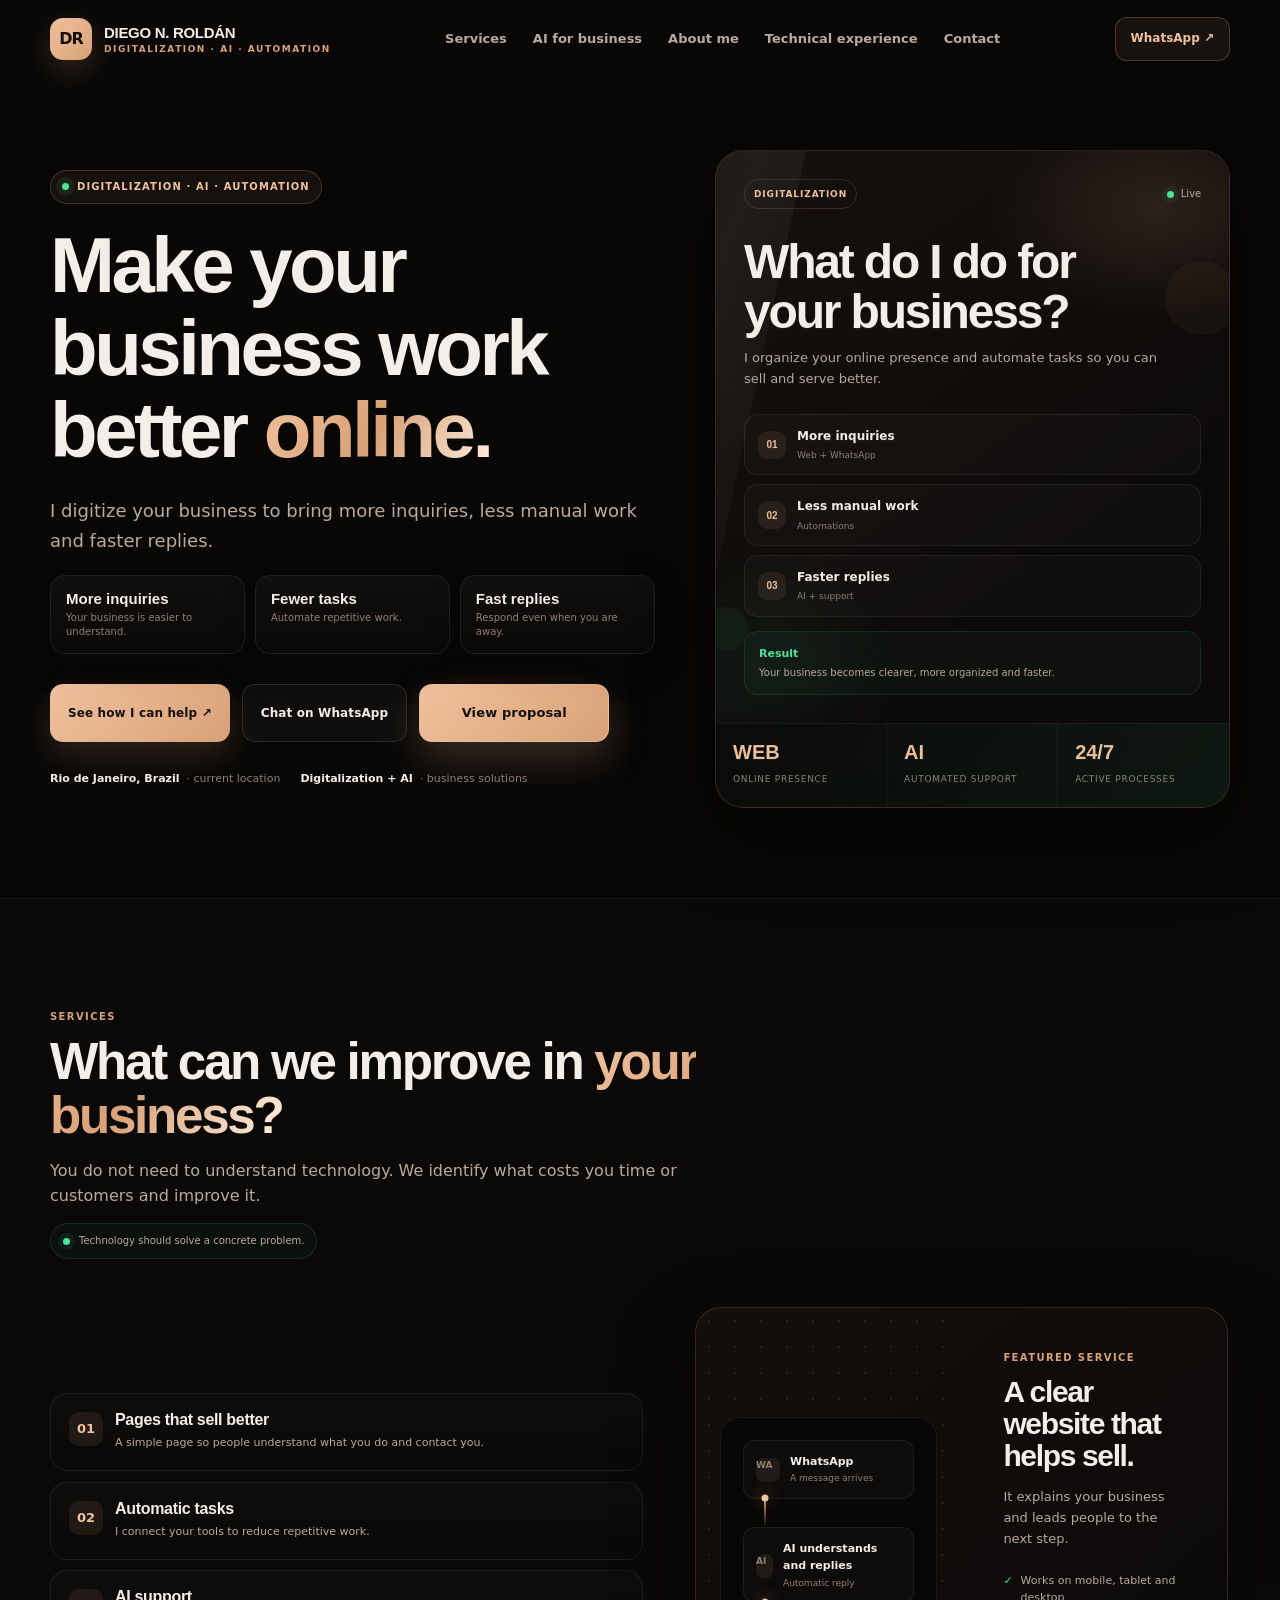
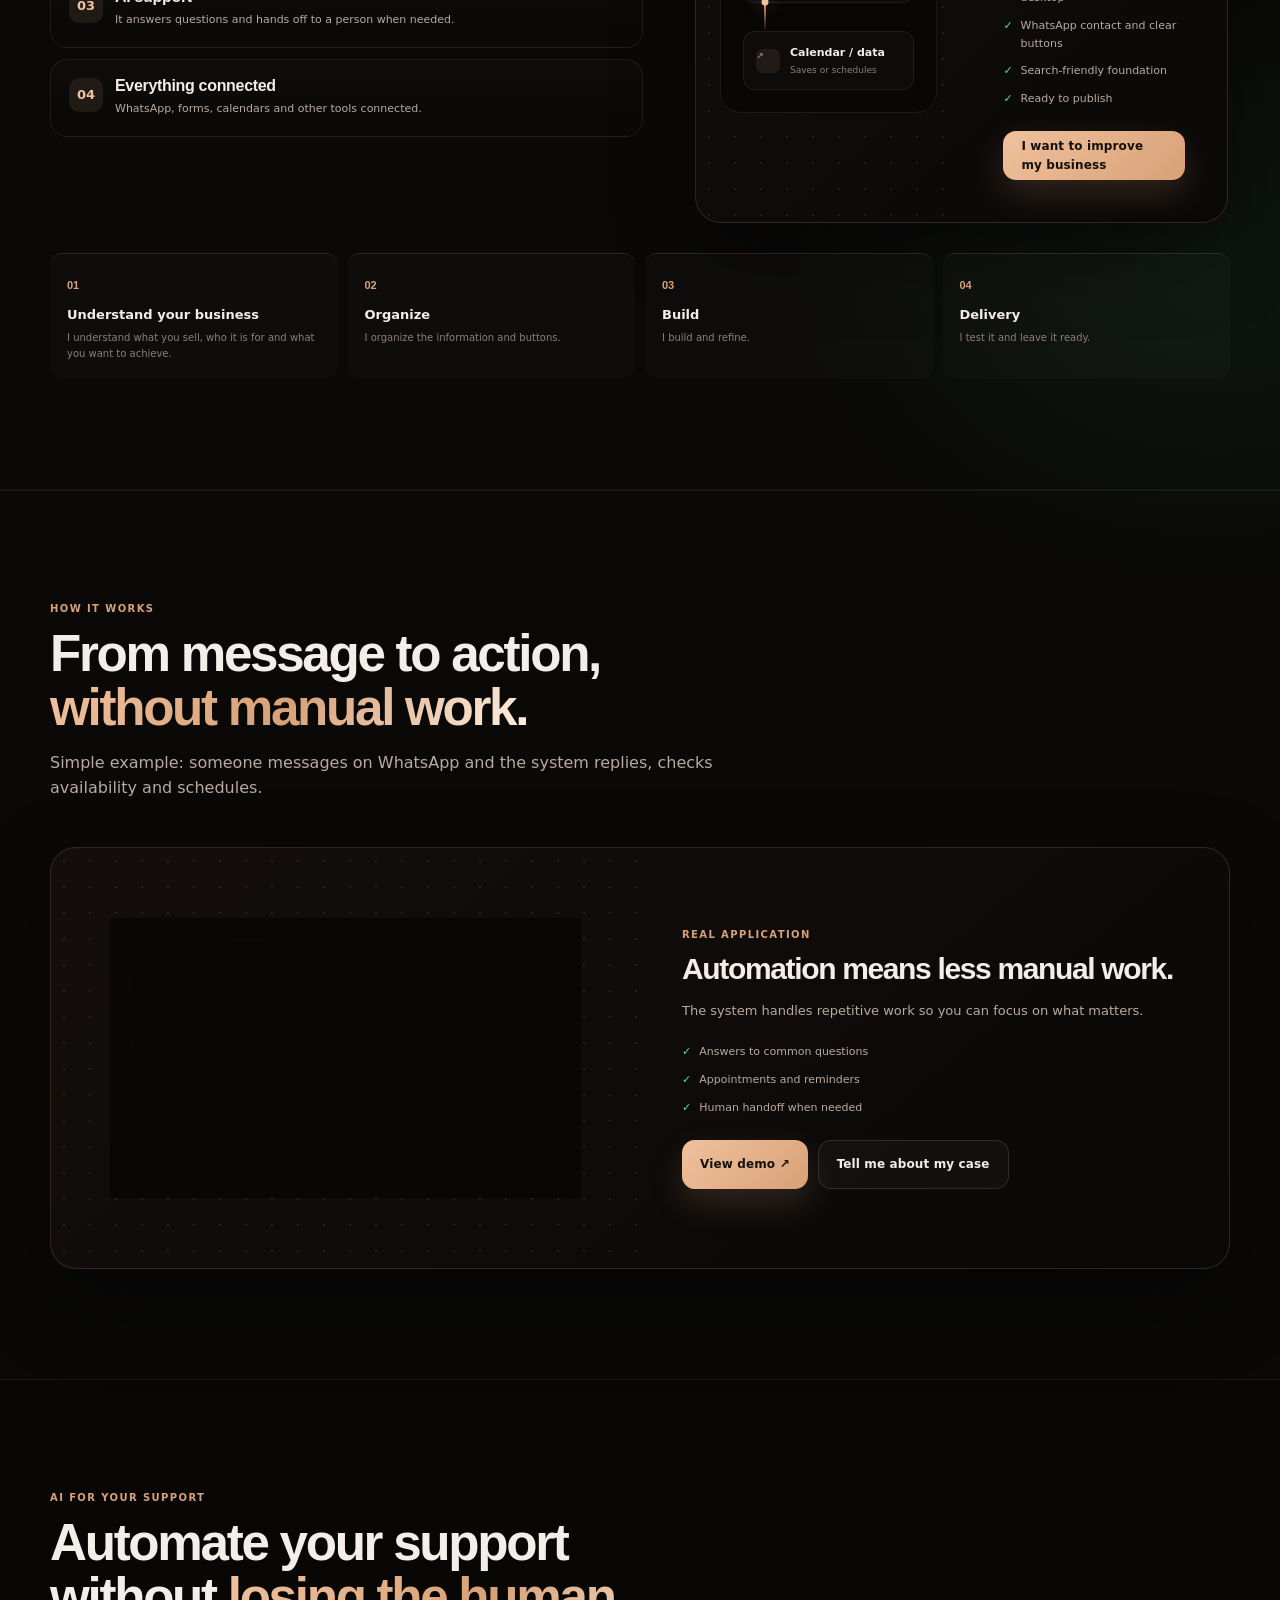
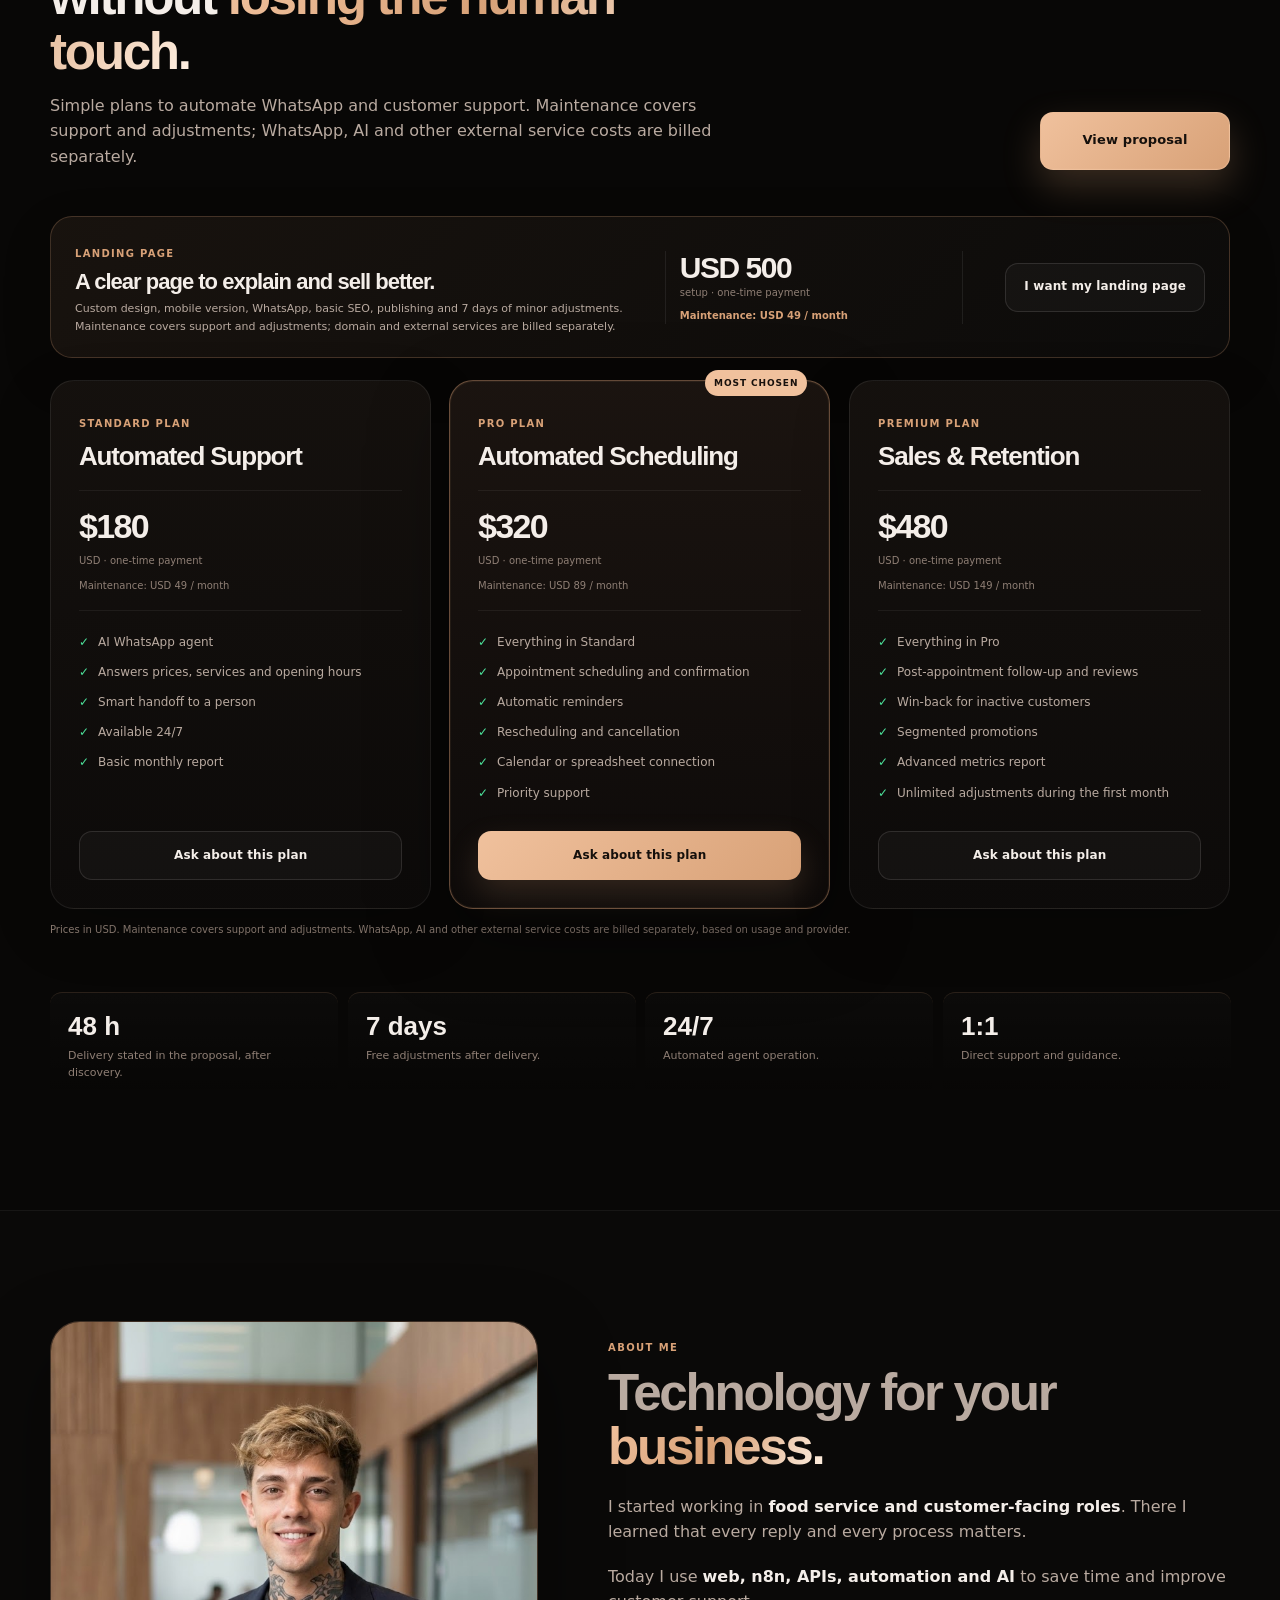
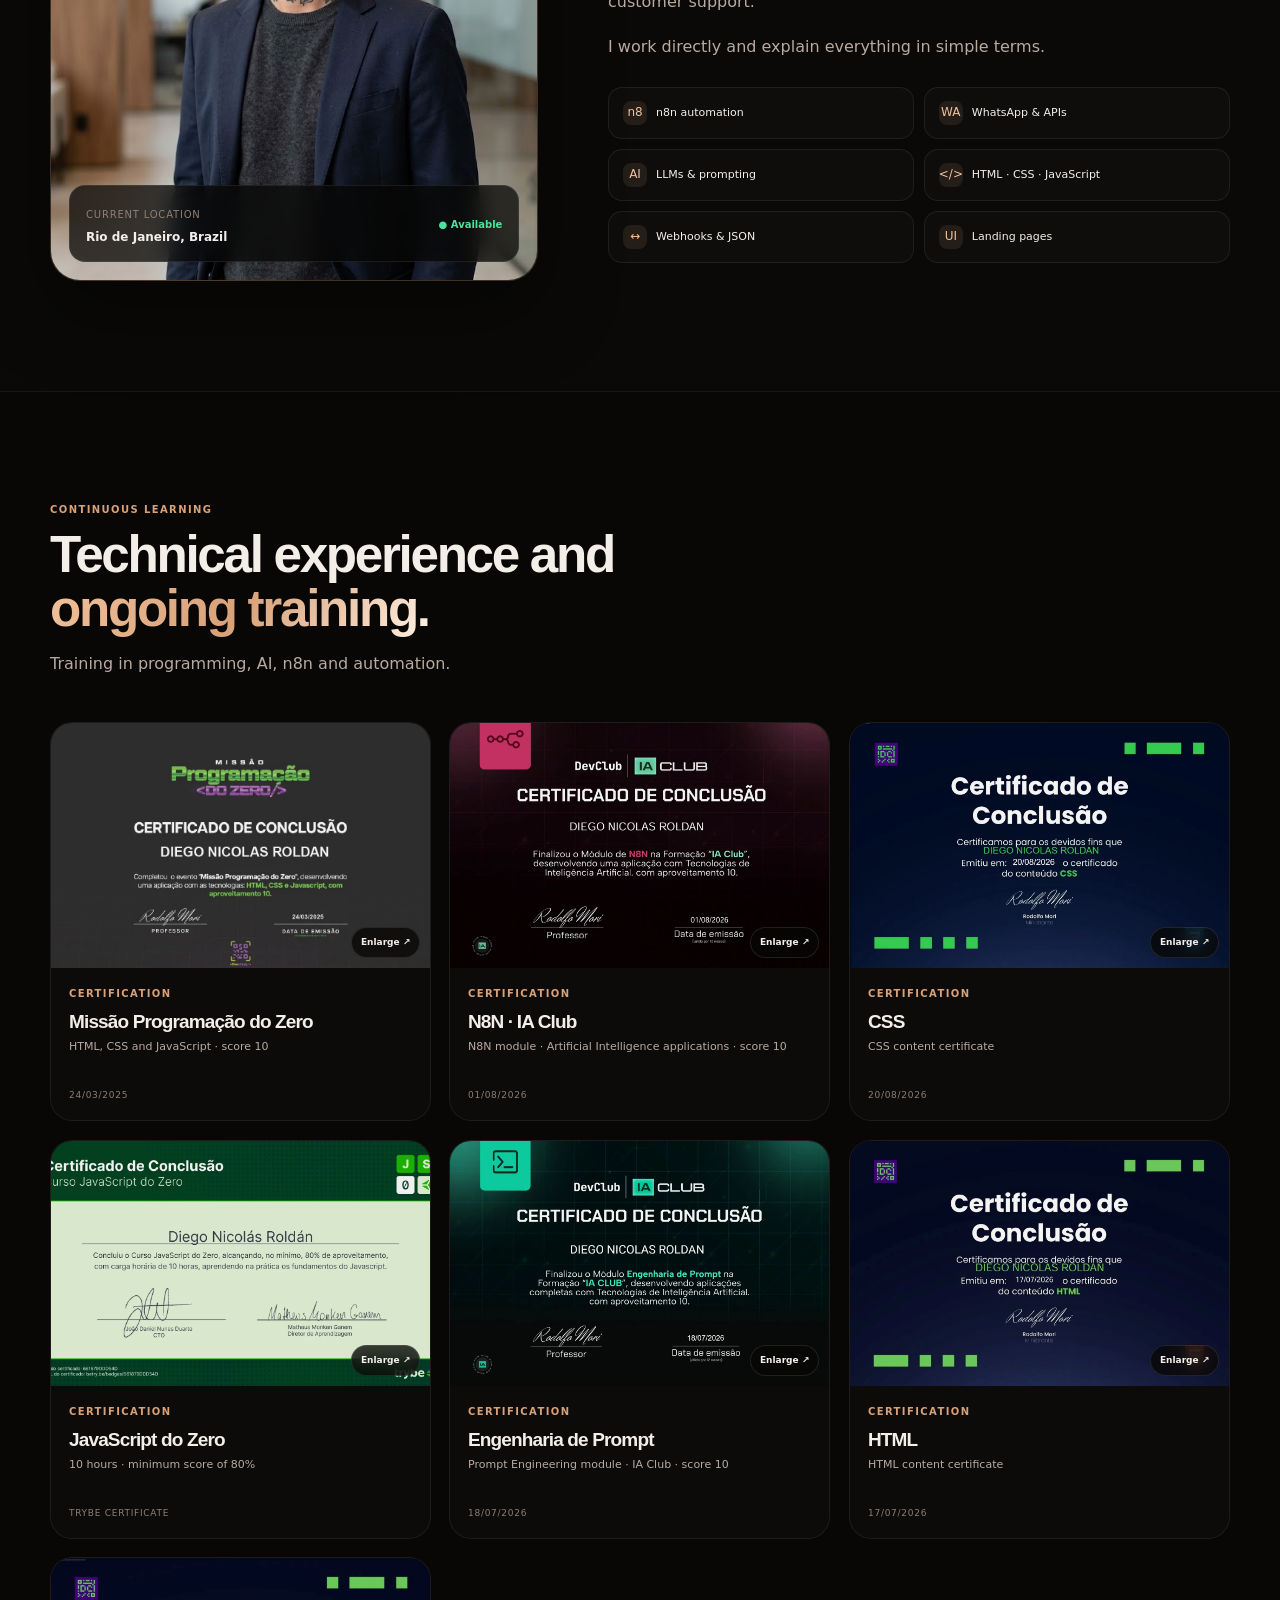
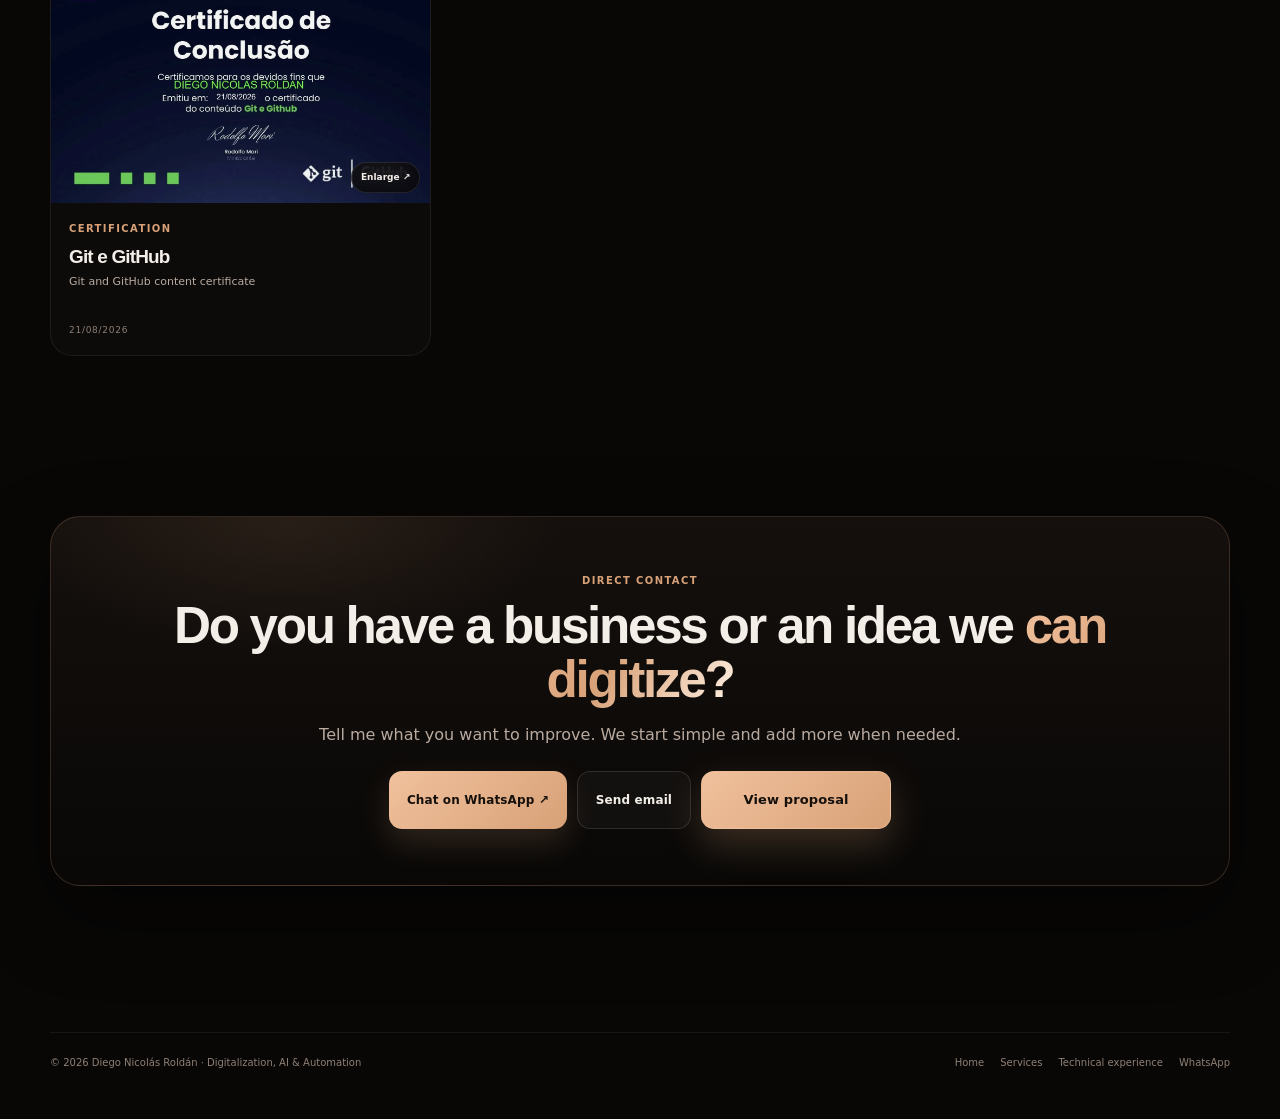
==== index.html @ 6f8f0174 "Corregir traducciones y título; separar imágenes y PDFs en archivos - Título y meta coherentes en ES" ====
<!DOCTYPE html>

<html lang="es">
<head>
<meta charset="utf-8"/>
<meta content="width=device-width, initial-scale=1, viewport-fit=cover" name="viewport"/>
<meta content="#080706" name="theme-color"/>
<meta content="dark" name="color-scheme"/>
<link href="img/favicon.png" rel="icon" type="image/png"/>
<link href="img/apple-touch-icon.png" rel="apple-touch-icon"/>
<meta content="Diego Nicolás Roldán — digitalización, automatización e inteligencia artificial para negocios." name="description"/>
<meta content="Diego Nicolás Roldán | Digitalización, IA &amp; Automatización" property="og:title"/>
<meta content="Digitalización, automatización y agentes IA para ayudar a negocios a vender y atender mejor." property="og:description"/>
<meta content="website" property="og:type"/>
<title>
   Diego Nicolás Roldán | Digitalización, IA &amp; Automatización
  </title>
<style>
   :root{
      --bg:#080706;--panel:#100e0c;--panel2:#15110f;--line:rgba(224,169,126,.16);
      --text:#f4eee9;--muted:#b9aaa0;--muted2:#8f7f75;--copper:#d8a177;--copper2:#f0c19d;
      --green:#4de39b;--max:1180px;--shadow:0 30px 80px rgba(0,0,0,.42);
    }
    *{box-sizing:border-box}
    html{scroll-behavior:smooth}
    body{margin:0;background:
      radial-gradient(900px 500px at 8% -10%,rgba(216,161,119,.14),transparent 60%),
      radial-gradient(700px 500px at 95% 25%,rgba(75,227,155,.06),transparent 62%),
      var(--bg);color:var(--text);font-family:'Segoe UI',Inter,system-ui,sans-serif;line-height:1.6;overflow-x:hidden}
    body.menu-open{overflow:hidden}
    a{color:inherit;text-decoration:none}
    button{font:inherit}
    img{display:block;max-width:100%}
    .container{width:min(var(--max),calc(100% - 40px));margin:0 auto}
    .skip{position:fixed;left:16px;top:-80px;z-index:1000;background:var(--text);color:#111;padding:10px 14px;border-radius:10px;transition:.2s}
    .skip:focus{top:16px}
    .site-header{position:fixed;inset:0 0 auto;z-index:100;transition:.3s;border-bottom:1px solid transparent}
    .site-header.scrolled{background:rgba(8,7,6,.86);backdrop-filter:blur(18px);border-color:var(--line);box-shadow:0 16px 50px rgba(0,0,0,.25)}
    .nav{height:78px;display:flex;align-items:center;justify-content:space-between;gap:18px}
    .brand{display:flex;align-items:center;gap:12px;min-width:0}
    .brand-mark{width:42px;height:42px;display:grid;place-items:center;border-radius:13px;background:linear-gradient(135deg,var(--copper2),var(--copper));color:#15100c;font-weight:800;letter-spacing:-.06em;box-shadow:0 10px 30px rgba(216,161,119,.22)}
    .brand-text{display:grid;line-height:1.08}
    .brand-text strong{font:700 15px 'Arial',sans-serif;letter-spacing:-.02em}
    .brand-text span{margin-top:4px;color:var(--copper);font-size:9px;font-weight:700;letter-spacing:.17em;text-transform:uppercase}
    .nav-links{display:flex;align-items:center;gap:26px}
    .nav-links a{color:var(--muted);font-size:13px;font-weight:600;transition:.2s}
    .nav-links a:hover,.nav-links a:focus-visible{color:var(--text)}
    .nav-cta{display:inline-flex;align-items:center;gap:8px;padding:11px 15px;border-radius:12px;border:1px solid rgba(216,161,119,.28);background:rgba(216,161,119,.08);color:var(--copper2);font-size:12px;font-weight:800}
    .nav-cta:hover{background:var(--copper);color:#17110d}
    .menu-toggle{display:none;border:0;background:transparent;color:var(--text);padding:8px;cursor:pointer}
    .mobile-nav{display:none}
    .hero{padding:150px 0 90px;position:relative}
    .hero-grid{display:grid;grid-template-columns:1.08fr .92fr;align-items:center;gap:60px}
    .kicker{display:inline-flex;align-items:center;gap:8px;padding:8px 11px;border:1px solid rgba(216,161,119,.23);background:rgba(216,161,119,.07);color:var(--copper2);border-radius:999px;text-transform:uppercase;letter-spacing:.11em;font-size:10px;font-weight:800}
    .kicker .dot{width:7px;height:7px;border-radius:50%;background:var(--green);box-shadow:0 0 0 6px rgba(77,227,155,.08)}
    h1,h2,h3{font-family:'Arial',sans-serif;line-height:1.06;letter-spacing:-.045em;margin:0}
    h1{font-size:clamp(44px,6.2vw,78px);margin-top:20px;max-width:760px}
    .accent{background:linear-gradient(120deg,var(--copper2),var(--copper),#fff0e2);-webkit-background-clip:text;background-clip:text;color:transparent}
    .hero-sub{margin:24px 0 0;max-width:660px;color:var(--muted);font-size:18px;line-height:1.65}
    .hero-actions{display:flex;flex-wrap:wrap;gap:12px;margin-top:30px}
    .btn{display:inline-flex;align-items:center;justify-content:center;gap:9px;min-height:49px;padding:0 18px;border-radius:13px;font-weight:800;font-size:12px;letter-spacing:.01em;transition:transform .2s,box-shadow .2s,background .2s,border-color .2s}
    .btn:hover{transform:translateY(-2px)}
    .btn-primary{background:linear-gradient(135deg,var(--copper2),var(--copper));color:#15100c;box-shadow:0 14px 32px rgba(216,161,119,.18)}
    .btn-secondary{border:1px solid rgba(244,238,233,.12);background:rgba(255,255,255,.03);color:var(--text)}
    .btn-secondary:hover{border-color:rgba(216,161,119,.28)}
    .js-open-proposal{
      min-height:58px!important;
      min-width:190px;
      padding:0 24px!important;
      border:1px solid rgba(240,193,157,.58)!important;
      background:linear-gradient(135deg,var(--copper2),var(--copper))!important;
      color:#15100c!important;
      box-shadow:0 16px 38px rgba(216,161,119,.24),0 0 0 1px rgba(240,193,157,.08) inset!important;
      font-size:13px!important;
      font-weight:900!important;
    }
    .js-open-proposal:hover{
      border-color:rgba(255,255,255,.72)!important;
      box-shadow:0 20px 48px rgba(216,161,119,.32),0 0 0 1px rgba(255,255,255,.12) inset!important;
    }

    .micro-proof{margin-top:28px;display:flex;flex-wrap:wrap;gap:10px 20px;color:var(--muted2);font-size:11px}
    .micro-proof span{display:inline-flex;align-items:center;gap:7px}
    .micro-proof b{color:var(--text)}
    .hero-card{position:relative;border:1px solid rgba(216,161,119,.2);background:linear-gradient(180deg,rgba(22,17,14,.95),rgba(10,9,8,.92));border-radius:28px;overflow:hidden;box-shadow:var(--shadow)}
    .hero-card::before{content:"";position:absolute;inset:-1px;background:linear-gradient(140deg,rgba(240,193,157,.22),transparent 45%,rgba(77,227,155,.07));pointer-events:none}
    .hero-screen{aspect-ratio:4/3;display:grid;place-items:center;padding:24px;position:relative}
    .screen-ui{width:100%;height:100%;border:1px solid rgba(255,255,255,.08);border-radius:18px;background:radial-gradient(circle at 20% 20%,rgba(216,161,119,.13),transparent 35%),linear-gradient(135deg,#0e0c0b,#1c1410 60%,#0b0908);padding:22px;position:relative;overflow:hidden}
    .screen-ui::after{content:"";position:absolute;width:220px;height:220px;border-radius:50%;right:-80px;bottom:-80px;background:rgba(77,227,155,.08);filter:blur(12px)}
    .screen-top{display:flex;justify-content:space-between;gap:12px;align-items:center}
    .dots{display:flex;gap:6px}.dots i{width:7px;height:7px;border-radius:50%;background:#6e625a}
    .screen-pill{padding:7px 9px;border:1px solid rgba(216,161,119,.2);border-radius:999px;color:var(--copper2);font-size:9px;font-weight:800;text-transform:uppercase;letter-spacing:.1em}
    .screen-title{margin-top:24px;font:600 clamp(28px,3.6vw,44px) 'Arial',sans-serif;max-width:520px}
    .screen-copy{margin-top:12px;color:var(--muted);max-width:460px;font-size:13px}
    .screen-grid{display:grid;grid-template-columns:repeat(3,1fr);gap:10px;margin-top:22px}
    .mini-card{padding:13px;border:1px solid rgba(255,255,255,.07);background:rgba(255,255,255,.02);border-radius:13px}
    .mini-card strong{display:block;font-size:17px;font-family:'Arial'}.mini-card span{display:block;margin-top:4px;color:var(--muted2);font-size:9px;text-transform:uppercase;letter-spacing:.08em}
    .hero-card-foot{display:grid;grid-template-columns:repeat(3,1fr);border-top:1px solid rgba(255,255,255,.06)}
    .hero-card-foot div{padding:17px;border-right:1px solid rgba(255,255,255,.06)}
    .hero-card-foot div:last-child{border-right:0}
    .hero-card-foot strong{display:block;font:700 20px 'Arial';color:var(--copper2)}
    .hero-card-foot span{font-size:9px;color:var(--muted2);text-transform:uppercase;letter-spacing:.08em}
    .section{padding:110px 0;position:relative}
    .section.alt{border-block:1px solid rgba(255,255,255,.05);background:rgba(255,255,255,.012)}
    .section-head{display:flex;align-items:end;justify-content:space-between;gap:28px;margin-bottom:46px}
    .section-head .copy{max-width:670px}
    .eyebrow{display:block;color:var(--copper);font-size:10px;font-weight:800;text-transform:uppercase;letter-spacing:.14em;margin-bottom:10px}
    .section-title{font-size:clamp(32px,4vw,52px)}
    .section-desc{margin:14px 0 0;color:var(--muted);max-width:670px}
    .proof-strip{display:grid;grid-template-columns:repeat(4,1fr);gap:10px;margin-top:54px}
    .proof-item{padding:18px;border-top:1px solid var(--line);background:linear-gradient(180deg,rgba(255,255,255,.02),transparent);border-radius:12px}
    .proof-item strong{font:700 26px 'Arial'} .proof-item span{display:block;color:var(--muted2);font-size:11px;margin-top:4px}
    .landing-price-panel{display:grid;grid-template-columns:1.15fr .6fr .45fr;gap:18px;align-items:center;margin:0 0 22px;padding:22px 24px;border:1px solid rgba(216,161,119,.24);border-radius:22px;background:linear-gradient(135deg,rgba(216,161,119,.08),rgba(255,255,255,.018));box-shadow:0 18px 50px rgba(0,0,0,.16)}
    .landing-price-copy h3{font-size:22px;margin-top:5px}
    .landing-price-copy p{margin:7px 0 0;color:var(--muted);font-size:11px;max-width:560px}
    .landing-price-value{padding:0 14px;border-inline:1px solid rgba(255,255,255,.07)}
    .landing-price-value strong{display:block;font:700 30px 'Arial';letter-spacing:-.05em;color:var(--text)}
    .landing-price-value span{display:block;color:var(--muted2);font-size:10px}
    .landing-price-value b{display:block;margin-top:7px;color:var(--copper);font-size:10px}
    .landing-price-cta{display:flex;justify-content:flex-end}
    .plans{display:grid;grid-template-columns:repeat(3,1fr);gap:18px;align-items:stretch}
    .plan{position:relative;display:flex;flex-direction:column;padding:28px;border:1px solid rgba(255,255,255,.08);background:linear-gradient(180deg,rgba(21,17,14,.98),rgba(13,11,10,.95));border-radius:24px;box-shadow:0 20px 60px rgba(0,0,0,.2);transition:.25s}
    .plan:hover{transform:translateY(-5px);border-color:rgba(216,161,119,.25);box-shadow:0 24px 70px rgba(0,0,0,.32)}
    .plan.featured{border-color:rgba(216,161,119,.42);background:linear-gradient(180deg,rgba(27,20,16,.99),rgba(14,11,10,.96));box-shadow:0 30px 80px rgba(0,0,0,.35),0 0 0 1px rgba(216,161,119,.08) inset}
    .plan-badge{position:absolute;top:-11px;right:22px;padding:6px 9px;border-radius:999px;background:var(--copper2);color:#17100c;font-size:9px;font-weight:900;text-transform:uppercase;letter-spacing:.1em}
    .plan-label{color:var(--copper);font-size:10px;text-transform:uppercase;letter-spacing:.13em;font-weight:800}
    .plan h3{font-size:26px;margin-top:8px}
    .price{margin-top:20px;padding:16px 0;border-block:1px solid rgba(255,255,255,.06)}
    .price strong{font:700 34px 'Arial';display:block;letter-spacing:-.05em} .price span{color:var(--muted2);font-size:10px} .maintenance{display:block;color:var(--copper);font-size:10px;margin-top:6px}
    .plan ul{list-style:none;padding:0;margin:22px 0 28px;display:grid;gap:11px;color:var(--muted);font-size:12px}
    .plan li{display:flex;gap:9px;align-items:flex-start} .check{color:var(--green);font-weight:900;flex:0 0 auto}
    .plan .btn{margin-top:auto;width:100%}
    .note{margin-top:14px;color:var(--muted2);font-size:10px}
    .about-grid{display:grid;grid-template-columns:.88fr 1.12fr;gap:70px;align-items:center}
    .portrait{position:relative;min-height:560px;border-radius:30px;overflow:hidden;background:
      radial-gradient(circle at 30% 20%,rgba(216,161,119,.28),transparent 28%),
      radial-gradient(circle at 80% 75%,rgba(77,227,155,.08),transparent 28%),
      linear-gradient(140deg,#1b1511,#0b0908);border:1px solid rgba(216,161,119,.22);box-shadow:var(--shadow)}
    .portrait::before{content:"";position:absolute;inset:18px;border:1px solid rgba(216,161,119,.16);border-radius:22px}
    .portrait-core{position:absolute;inset:0;display:flex;flex-direction:column;align-items:center;justify-content:center;text-align:center;padding:38px}
    .monogram{width:110px;height:110px;border-radius:30px;display:grid;place-items:center;background:linear-gradient(145deg,var(--copper2),var(--copper));color:#17100c;font:700 38px 'Arial';box-shadow:0 20px 50px rgba(216,161,119,.18)}
    .portrait-core h3{margin-top:24px;font-size:31px} .portrait-core p{margin:12px 0 0;color:var(--muted);max-width:390px;font-size:13px}
    .portrait-tag{margin-top:20px;padding:8px 11px;border:1px solid rgba(216,161,119,.2);border-radius:999px;color:var(--copper2);font-size:9px;font-weight:800;text-transform:uppercase;letter-spacing:.12em}
    .location{position:absolute;left:18px;right:18px;bottom:18px;padding:14px 16px;border-radius:16px;background:rgba(8,7,6,.74);backdrop-filter:blur(12px);border:1px solid rgba(255,255,255,.08);display:flex;align-items:center;justify-content:space-between;gap:14px}
    .location span{color:var(--muted2);font-size:10px;text-transform:uppercase;letter-spacing:.08em} .location strong{display:block;margin-top:2px;font-size:12px}
    .about-copy{display:grid;gap:19px;color:var(--muted)}
    .about-copy p{margin:0}
    .about-copy strong{color:var(--text)}
    .skill-grid{display:grid;grid-template-columns:repeat(2,1fr);gap:10px;margin-top:8px}
    .skill{padding:13px 14px;border:1px solid rgba(255,255,255,.07);border-radius:14px;background:rgba(255,255,255,.02);font-size:11px;color:var(--text);display:flex;align-items:center;gap:9px}
    .skill i{width:24px;height:24px;border-radius:8px;display:grid;place-items:center;background:rgba(216,161,119,.11);color:var(--copper2);font-style:normal;font-size:12px}
    .cert-grid{display:grid;grid-template-columns:repeat(3,1fr);gap:18px}
    .cert-card{border:1px solid rgba(255,255,255,.07);background:rgba(255,255,255,.018);border-radius:22px;overflow:hidden;transition:.25s}
    .cert-card:hover{transform:translateY(-4px);border-color:rgba(216,161,119,.22)}
    .cert-image-wrap{display:block;position:relative;width:100%;padding:0;border:0;background:#0b0908;cursor:zoom-in;overflow:hidden}
    .cert-image-wrap img{width:100%;aspect-ratio:1.55/1;object-fit:cover;transition:transform .35s;opacity:.96}
    .cert-image-wrap:hover img{transform:scale(1.025)}
    .cert-zoom{position:absolute;right:10px;bottom:10px;padding:7px 9px;border-radius:999px;background:rgba(8,7,6,.76);backdrop-filter:blur(10px);font-size:9px;font-weight:800;color:var(--text);border:1px solid rgba(255,255,255,.1)}
    .cert-copy{padding:18px} .cert-copy h3{font-size:19px;margin:2px 0 6px} .cert-copy p{margin:0;color:var(--muted);font-size:11px;min-height:38px} .cert-meta{display:block;margin-top:12px;color:var(--muted2);font-size:9px;text-transform:uppercase;letter-spacing:.08em}
    .landing-hero{display:grid;grid-template-columns:1.05fr .95fr;gap:50px;align-items:center}
    .service-stack{display:grid;gap:11px}
    .service{padding:18px;border:1px solid rgba(255,255,255,.07);border-radius:17px;background:linear-gradient(180deg,rgba(255,255,255,.02),transparent);display:grid;grid-template-columns:34px 1fr;gap:12px;align-items:start}
    .service-icon{width:34px;height:34px;border-radius:10px;display:grid;place-items:center;background:rgba(216,161,119,.1);color:var(--copper2);font-size:13px;font-weight:900}
    .service h3{font-size:16px;letter-spacing:-.02em} .service p{margin:5px 0 0;color:var(--muted);font-size:11px}
    .process{display:grid;grid-template-columns:repeat(4,1fr);gap:10px;margin-top:28px}
    .process-step{padding:17px;border-top:1px solid var(--line);background:rgba(255,255,255,.018);border-radius:12px}
    .process-step span{font:700 11px 'Arial';color:var(--copper)} .process-step h4{margin:8px 0 5px;font-size:13px} .process-step p{margin:0;color:var(--muted2);font-size:10px}
    .showcase{display:grid;grid-template-columns:1fr 1fr;border:1px solid rgba(216,161,119,.18);border-radius:26px;overflow:hidden;background:linear-gradient(140deg,rgba(20,15,13,.95),rgba(10,9,8,.98));box-shadow:var(--shadow)}
    .flow-visual{min-height:420px;padding:24px;display:grid;place-items:center;background-image:radial-gradient(circle,rgba(216,161,119,.12) 1px,transparent 1px);background-size:26px 26px;position:relative}
    .flow-panel{width:100%;max-width:470px;padding:22px;border:1px solid rgba(255,255,255,.07);border-radius:20px;background:rgba(8,7,6,.79);backdrop-filter:blur(12px)}
    .node{display:flex;align-items:center;gap:10px;padding:12px;border:1px solid rgba(255,255,255,.07);border-radius:12px;background:rgba(255,255,255,.025)}
    .node + .connector{height:28px;width:2px;background:linear-gradient(var(--copper),rgba(216,161,119,0));margin-left:21px}
    .node-bullet{width:24px;height:24px;border-radius:7px;display:grid;place-items:center;background:rgba(216,161,119,.1);color:var(--copper2);font-size:11px;font-weight:800}
    .node strong{display:block;font-size:11px} .node span{display:block;color:var(--muted2);font-size:9px;margin-top:1px}
    .showcase-copy{padding:42px;display:flex;flex-direction:column;justify-content:center} .showcase-copy h3{font-size:30px} .showcase-copy p{color:var(--muted);font-size:13px;margin:16px 0 0} .check-list{display:grid;gap:10px;margin-top:22px;color:var(--muted);font-size:11px} .check-list span{display:flex;gap:8px;align-items:flex-start} .check-list b{color:var(--green)}
    .contact{padding-top:50px}
    .contact-box{padding:56px;border:1px solid rgba(216,161,119,.2);border-radius:30px;background:radial-gradient(500px 250px at 20% 0%,rgba(216,161,119,.1),transparent 55%),linear-gradient(180deg,rgba(21,16,13,.98),rgba(9,8,7,.98));text-align:center;box-shadow:var(--shadow)}
    .contact-box p{max-width:650px;margin:14px auto 0;color:var(--muted)}
    .contact-actions{display:flex;justify-content:center;flex-wrap:wrap;gap:10px;margin-top:24px}
    footer{padding:36px 0 48px;color:var(--muted2);font-size:10px}
    .footer-inner{display:flex;justify-content:space-between;gap:20px;align-items:center;border-top:1px solid rgba(255,255,255,.06);padding-top:22px}
    .footer-links{display:flex;flex-wrap:wrap;gap:16px} .footer-links a:hover{color:var(--text)}
    .reveal{opacity:0;transform:translateY(18px);transition:opacity .65s ease,transform .65s ease} .reveal.visible{opacity:1;transform:none}
    .modal{position:fixed;inset:0;z-index:200;display:none;align-items:center;justify-content:center;padding:20px;background:rgba(0,0,0,.78);backdrop-filter:blur(10px)}
    .modal.open{display:flex}
    .modal-card{width:min(980px,100%);max-height:90vh;overflow:auto;border:1px solid rgba(216,161,119,.23);border-radius:24px;background:#0c0a09;box-shadow:0 40px 100px rgba(0,0,0,.6)}
    .modal-top{display:flex;justify-content:space-between;gap:15px;align-items:center;padding:14px 16px;border-bottom:1px solid rgba(255,255,255,.07)}
    .modal-top strong{font:600 15px 'Arial'} .modal-close{border:1px solid rgba(255,255,255,.1);background:rgba(255,255,255,.03);color:var(--text);width:34px;height:34px;border-radius:10px;cursor:pointer}
    .modal-body{padding:14px} .modal-body img{width:100%;max-height:74vh;object-fit:contain;border-radius:14px}
    .toast{position:fixed;right:18px;bottom:18px;z-index:300;max-width:min(360px,calc(100% - 36px));padding:12px 14px;border:1px solid rgba(216,161,119,.2);background:rgba(12,10,9,.9);backdrop-filter:blur(10px);border-radius:12px;color:var(--text);font-size:11px;box-shadow:0 18px 50px rgba(0,0,0,.35);opacity:0;transform:translateY(10px);pointer-events:none;transition:.25s}
    .toast.show{opacity:1;transform:none}
    @media (max-width: 1000px){
      .nav-links,.nav-cta{display:none} .menu-toggle{display:block}
      .mobile-nav{display:none;padding:12px 20px 22px;border-top:1px solid rgba(255,255,255,.06);background:rgba(8,7,6,.96)}
      .mobile-nav.open{display:grid;gap:4px} .mobile-nav a{padding:11px 0;color:var(--muted);font-weight:700;font-size:14px;border-bottom:1px solid rgba(255,255,255,.05)}
      .mobile-nav .btn{margin-top:8px;width:100%}
      .hero-grid,.landing-hero,.about-grid{grid-template-columns:1fr} .hero{padding-top:125px} .hero-card{max-width:720px;width:100%;margin:auto}
      .landing-price-panel{grid-template-columns:1fr;gap:13px}.landing-price-value{padding:13px 0;border-inline:0;border-block:1px solid rgba(255,255,255,.07)}.landing-price-cta{justify-content:stretch}.landing-price-cta .btn{width:100%}
      .portrait{min-height:470px;max-width:600px;width:100%;margin:auto}
      .plans{grid-template-columns:1fr;max-width:720px;margin:auto} .cert-grid{grid-template-columns:repeat(2,1fr)} .showcase{grid-template-columns:1fr} .flow-visual{min-height:330px} .process,.proof-strip{grid-template-columns:repeat(2,1fr)}
      .section-head{display:block}
    }
    @media (max-width: 640px){
      .container{width:min(var(--max),calc(100% - 28px))} .nav{height:70px} .hero{padding-top:104px;padding-bottom:70px} h1{font-size:clamp(40px,12vw,58px)} .hero-sub{font-size:15px}
      .hero-actions,.contact-actions{display:grid;grid-template-columns:1fr} .btn{width:100%} .hero-card-foot{grid-template-columns:1fr} .hero-card-foot div{border-right:0;border-bottom:1px solid rgba(255,255,255,.06)} .hero-card-foot div:last-child{border-bottom:0}
      .proof-strip,.process,.skill-grid,.cert-grid{grid-template-columns:1fr} .section{padding:82px 0} .section-title{font-size:35px} .contact-box{padding:34px 20px} .showcase-copy{padding:28px 22px} .showcase-copy h3{font-size:26px}
      .portrait{min-height:420px} .location{left:12px;right:12px;bottom:12px} .screen-grid{grid-template-columns:1fr} .screen-ui{padding:17px}
      footer .footer-inner{display:grid;text-align:center} .footer-links{justify-content:center}
    }

    /* Scroll motion enhancements */
    .scroll-progress{
      position:fixed;top:0;left:0;width:100%;height:3px;z-index:999;
      transform-origin:left center;transform:scaleX(0);
      background:linear-gradient(90deg,var(--copper2),var(--green));
      box-shadow:0 0 18px rgba(216,161,119,.28);pointer-events:none
    }
    .hero-benefits{
      display:grid;grid-template-columns:repeat(3,1fr);gap:10px;margin-top:20px;max-width:720px
    }
    .benefit{
      position:relative;overflow:hidden;padding:14px 15px;border:1px solid rgba(255,255,255,.08);
      border-radius:15px;background:linear-gradient(180deg,rgba(255,255,255,.035),rgba(255,255,255,.012));
      box-shadow:0 12px 40px rgba(0,0,0,.13)
    }
    .benefit::after{
      content:"";position:absolute;inset:-40% auto auto -20%;width:45%;height:170%;
      background:linear-gradient(110deg,transparent,rgba(240,193,157,.16),transparent);
      transform:translateX(-180%) rotate(12deg);transition:transform .85s ease
    }
    .benefit.visible::after{transform:translateX(420%) rotate(12deg)}
    .benefit strong{display:block;font:700 15px 'Arial';color:var(--text)}
    .benefit span{display:block;margin-top:4px;color:var(--muted2);font-size:10px;line-height:1.4}
    .audience-note{
      display:inline-flex;align-items:center;gap:9px;margin-top:14px;padding:9px 12px;
      border:1px solid rgba(77,227,155,.14);border-radius:999px;background:rgba(77,227,155,.035);
      color:var(--muted);font-size:10px
    }
    .audience-note .dot{width:7px;height:7px;border-radius:50%;background:var(--green);box-shadow:0 0 0 5px rgba(77,227,155,.07)}
    .reveal{
      opacity:0;transform:translate3d(var(--reveal-x,0px),38px,0) scale(.96) rotateX(5deg);
      transform-origin:center bottom;
      transition:opacity .72s cubic-bezier(.22,.8,.22,1),transform .78s cubic-bezier(.22,.8,.22,1);
      transition-delay:var(--reveal-delay,0ms);will-change:transform,opacity
    }
    .reveal.visible{opacity:1;transform:translate3d(0,0,0) scale(1) rotateX(0deg)}
    .reveal-left{--reveal-x:-42px}
    .reveal-right{--reveal-x:42px}
    .hero-card.parallax-card{will-change:transform}
    .hero-card::after{
      content:"";position:absolute;top:-30%;left:-40%;width:42%;height:170%;
      background:linear-gradient(100deg,transparent,rgba(255,255,255,.055),transparent);
      transform:rotate(12deg);pointer-events:none;animation:heroShine 7s ease-in-out infinite
    }
    .node{transition:transform .28s ease,border-color .28s ease,background .28s ease}
    .node:hover{transform:translateX(6px);border-color:rgba(216,161,119,.18);background:rgba(255,255,255,.04)}
    .node + .connector{position:relative}
    .node + .connector::after{
      content:"";position:absolute;left:50%;top:-1px;width:7px;height:7px;border-radius:50%;
      background:var(--copper2);box-shadow:0 0 16px rgba(216,161,119,.55);
      transform:translate(-50%,-50%);animation:flowDot 2.2s linear infinite
    }
    .service{transform-style:preserve-3d}
    .service:hover{transform:translateY(-4px) perspective(700px) rotateX(1deg);border-color:rgba(216,161,119,.17);box-shadow:0 18px 44px rgba(0,0,0,.18)}
    @keyframes flowDot{0%{top:0;opacity:.2}15%{opacity:1}100%{top:100%;opacity:.15}}
    @keyframes heroShine{0%,65%{transform:translateX(-180%) rotate(12deg)}78%,100%{transform:translateX(420%) rotate(12deg)}}
    @media (max-width:640px){
      .hero-benefits{grid-template-columns:1fr}
      .audience-note{border-radius:15px;align-items:flex-start}
    }

    /* Business-first hero card */
    .business-hero-card{isolation:isolate}
    .solution-card{position:relative;min-height:100%;padding:28px;overflow:hidden;background:
      radial-gradient(280px 180px at 86% 10%,rgba(216,161,119,.14),transparent 60%),
      radial-gradient(220px 180px at 8% 90%,rgba(77,227,155,.06),transparent 65%),
      linear-gradient(145deg,#16110e,#0c0a09 72%);}
    .solution-top{display:flex;align-items:center;justify-content:space-between;gap:12px;position:relative;z-index:2}
    .solution-status{font-size:10px;color:var(--muted);display:inline-flex;align-items:center;gap:7px}
    .solution-status-dot{width:7px;height:7px;border-radius:50%;background:var(--green);box-shadow:0 0 0 5px rgba(77,227,155,.06);animation:pulseDot 2.4s ease-in-out infinite}
    .solution-title{margin-top:28px;max-width:420px;font:700 clamp(30px,3.8vw,48px)/1.03 'Arial',sans-serif;letter-spacing:-.045em;position:relative;z-index:2}
    .solution-copy{margin:12px 0 0;max-width:420px;color:var(--muted);font-size:13px;position:relative;z-index:2}
    .solution-steps{display:grid;gap:9px;margin-top:24px;position:relative;z-index:2}
    .solution-step{display:flex;align-items:center;gap:11px;padding:12px 13px;border:1px solid rgba(255,255,255,.07);border-radius:14px;background:rgba(255,255,255,.025);transition:transform .25s ease,border-color .25s ease}
    .solution-step:hover{transform:translateX(7px);border-color:rgba(216,161,119,.2)}
    .solution-num{width:28px;height:28px;display:grid;place-items:center;border-radius:9px;background:rgba(216,161,119,.1);color:var(--copper2);font:800 10px 'Arial';flex:0 0 auto}
    .solution-step strong{display:block;font-size:12px}.solution-step span:last-child{display:block;color:var(--muted2);font-size:9px;margin-top:2px}
    .solution-result{margin-top:14px;padding:13px 14px;border:1px solid rgba(77,227,155,.12);border-radius:14px;background:rgba(77,227,155,.035);position:relative;z-index:2}
    .solution-result strong{display:block;color:var(--green);font-size:11px}.solution-result span{display:block;margin-top:3px;color:var(--muted);font-size:10px}
    .solution-float{position:absolute;border-radius:50%;pointer-events:none;filter:blur(.2px);opacity:.65}
    .solution-float-one{width:74px;height:74px;right:-10px;top:110px;background:rgba(216,161,119,.08);animation:floatOne 6s ease-in-out infinite}
    .solution-float-two{width:44px;height:44px;left:-12px;bottom:72px;background:rgba(77,227,155,.07);animation:floatTwo 7s ease-in-out infinite}
    .plan.reveal,.cert-card.reveal,.showcase.reveal,.contact-box.reveal,.about-copy.reveal,.portrait.reveal{will-change:transform,opacity}
    @keyframes floatOne{0%,100%{transform:translate3d(0,0,0)}50%{transform:translate3d(-10px,18px,0)}}
    @keyframes floatTwo{0%,100%{transform:translate3d(0,0,0)}50%{transform:translate3d(14px,-12px,0)}}
    @keyframes pulseDot{0%,100%{transform:scale(.92);opacity:.55}50%{transform:scale(1.15);opacity:1}}

    @media (prefers-reduced-motion: reduce){html{scroll-behavior:auto} *,*::before,*::after{animation:none!important;transition:none!important} .reveal{opacity:1;transform:none} .scroll-progress{display:none}}
  
/* Simple scroll reveal enhancement */
.reveal{transition-delay:var(--reveal-delay,0ms)}
@media (prefers-reduced-motion: reduce){.reveal{transition-delay:0ms}}
  </style>
</head>
<body><div aria-hidden="true" class="scroll-progress" id="scrollProgress"></div>
<a class="skip" href="#inicio">
   Saltar al contenido
  </a>
<header class="site-header" id="header">
<div class="container nav">
<a aria-label="Volver al inicio" class="brand" href="#inicio">
<span class="brand-mark">
      DR
     </span>
<span class="brand-text">
<strong>
       DIEGO N. ROLDÁN
      </strong>
<span>
       Digitalización · IA · Automatización
      </span>
</span>
</a>
<nav aria-label="Navegación principal" class="nav-links">
<a href="#servicios">
      Servicios
     </a>
<a href="#planes">
      IA para negocios
     </a>
<a href="#sobre-mi">
      Sobre mí
     </a>
<a href="#certificaciones">
      Experiencia técnica
     </a>
<a href="#contacto">
      Contacto
     </a>
</nav>
<a class="nav-cta" href="https://wa.me/5548999733214?text=Hola%20Diego%2C%20quiero%20consultar%20por%20tus%20servicios" rel="noopener noreferrer" target="_blank">
     WhatsApp ↗
    </a>
<button aria-controls="mobileNav" aria-expanded="false" aria-label="Abrir menú" class="menu-toggle" id="menuToggle" type="button">
     ☰
    </button>
</div>
<nav aria-label="Navegación móvil" class="mobile-nav" id="mobileNav">
<div class="container">
<a href="#servicios">
      Servicios
     </a>
<a href="#planes">
      IA para negocios
     </a>
<a href="#sobre-mi">
      Sobre mí
     </a>
<a href="#certificaciones">
      Experiencia técnica
     </a>
<a href="#contacto">
      Contacto
     </a>
<a class="btn btn-primary" href="https://wa.me/5548999733214?text=Hola%20Diego%2C%20quiero%20consultar%20por%20tus%20servicios" rel="noopener noreferrer" target="_blank">
      Hablar por WhatsApp
     </a>
</div>
</nav>
</header>
<main>
<section class="hero" id="inicio">
<div class="container hero-grid">
<div>
<span class="kicker">
<span class="dot">
</span>
       Digitalización · IA · automatización
      </span>
<h1>Hacé que tu negocio funcione mejor <span class="accent">online.</span></h1>
<p class="hero-sub">Digitalizo tu negocio para que tenga más consultas, menos tareas manuales y respuestas más rápidas.</p><div aria-label="Beneficios principales" class="hero-benefits reveal">
<div class="benefit"><strong>+ consultas</strong><span>Tu negocio se explica mejor.</span></div>
<div class="benefit"><strong>− tareas</strong><span>Automatizá lo repetitivo.</span></div>
<div class="benefit"><strong>Respuesta rápida</strong><span>Atendé incluso cuando no estás.</span></div>
</div>
<div class="hero-actions">
<a class="btn btn-primary" href="#servicios">
        Ver cómo puedo ayudarte ↗
       </a>
<a class="btn btn-secondary" href="https://wa.me/5548999733214?text=Hola%20Diego%2C%20vi%20tu%20web%20y%20quiero%20hablar%20sobre%20un%20proyecto" rel="noopener noreferrer" target="_blank">
        Hablar por WhatsApp
       </a>
<a class="btn btn-secondary js-open-proposal" href="docs/propuesta-es.pdf" rel="noopener noreferrer" target="_blank">
        Ver propuesta
       </a>
</div>
<div class="micro-proof">
<span>
<b>
         Rio de Janeiro, Brasil
        </b>
        · ubicación actual
       </span>
<span>
<b>
         Digitalización + IA
        </b>
        · soluciones para negocios
       </span>
</div>
</div>
<div class="hero-card reveal parallax-card business-hero-card">
<div class="solution-card">
<span aria-hidden="true" class="solution-float solution-float-one"></span>
<span aria-hidden="true" class="solution-float solution-float-two"></span>
<div class="solution-top">
<span class="screen-pill">Digitalización</span>
<span class="solution-status"><span class="solution-status-dot"></span> En marcha</span>
</div>
<div class="solution-title">¿Qué hago por tu negocio?</div>
<p class="solution-copy">Ordeno tu presencia online y automatizo tareas para que vendas y atiendas mejor.</p>
<div class="solution-steps">
<div class="solution-step">
<span class="solution-num">01</span>
<div><strong>Más consultas</strong><span>Web + WhatsApp</span></div>
</div>
<div class="solution-step">
<span class="solution-num">02</span>
<div><strong>Menos trabajo manual</strong><span>Automatizaciones</span></div>
</div>
<div class="solution-step">
<span class="solution-num">03</span>
<div><strong>Respuestas rápidas</strong><span>IA + atención</span></div>
</div>
</div>
<div class="solution-result">
<strong>Resultado</strong>
<span>Tu negocio queda más claro, más ordenado y más rápido.</span>
</div>
</div>
<div class="hero-card-foot">
<div><strong>WEB</strong><span>Presencia online</span></div>
<div><strong>IA</strong><span>Atención automática</span></div>
<div><strong>24/7</strong><span>Procesos activos</span></div>
</div>
</div>
</div>
</section>
<section class="section alt" id="servicios">
<div class="container">
<div class="section-head reveal">
<div class="copy">
<span class="eyebrow">
        Servicios
       </span>
<h2 class="section-title">¿Qué podemos mejorar en <span class="accent">tu negocio?</span></h2>
<p class="section-desc">No necesitás saber de tecnología. Detectamos qué te hace perder tiempo o clientes y lo mejoramos.</p><div class="audience-note reveal"><span class="dot"></span>La tecnología tiene que resolver un problema concreto.</div>
</div>
</div>
<div class="landing-hero">
<div class="service-stack">
<div class="service reveal">
<div class="service-icon">
         01
        </div>
<div>
<h3>Páginas que venden mejor</h3>
<p>Una página simple para que entiendan qué hacés y te contacten.</p>
</div>
</div>
<div class="service reveal">
<div class="service-icon">
         02
        </div>
<div>
<h3>Tareas automáticas</h3>
<p>Conecto tus herramientas para evitar trabajo repetitivo.</p>
</div>
</div>
<div class="service reveal">
<div class="service-icon">
         03
        </div>
<div>
<h3>Atención con IA</h3>
<p>Responde consultas y pasa a una persona cuando hace falta.</p>
</div>
</div>
<div class="service reveal">
<div class="service-icon">
         04
        </div>
<div>
<h3>Todo conectado</h3>
<p>WhatsApp, formularios, calendarios y otras herramientas conectadas.</p>
</div>
</div>
</div>
<div class="reveal" style="padding:2px">
<div class="showcase">
<div class="flow-visual">
<div class="flow-panel">
<div class="node">
<span class="node-bullet">WA</span>
<div>
<strong>WhatsApp</strong>
<span>Llega una consulta</span>
</div>
</div>
<div class="connector">
</div>
<div class="node">
<span class="node-bullet">IA</span>
<div>
<strong>IA entiende y responde</strong>
<span>Respuesta automática</span>
</div>
</div>
<div class="connector">
</div>
<div class="node">
<span class="node-bullet">↗</span>
<div>
<strong>Agenda / datos</strong>
<span>Guarda o agenda</span>
</div>
</div>
</div>
</div>
<div class="showcase-copy">
<span class="eyebrow">
          Servicio destacado
         </span>
<h3>Una web clara que ayuda a vender.</h3>
<p>Explica tu negocio y lleva a la persona al siguiente paso.</p>
<div class="check-list">
<span><b>
            ✓
           </b> Se adapta a celular, tablet y computadora</span>
<span><b>
            ✓
           </b> Contacto por WhatsApp y botones claros</span>
<span><b>
            ✓
           </b> Base preparada para buscadores</span>
<span><b>
            ✓
           </b> Lista para publicar</span>
</div>
<a class="btn btn-primary" href="https://wa.me/5548999733214?text=Hola%20Diego%2C%20me%20interesa%20una%20p%C3%A1gina%20como%20la%20de%20tu%20web" rel="noopener noreferrer" style="margin-top:24px" target="_blank">Quiero mejorar mi negocio</a>
</div>
</div>
</div>
</div>
<div class="process reveal">
<div class="process-step">
<span>
        01
       </span>
<h4>
        Entender tu negocio
       </h4>
<p>
        Entiendo qué vendés, a quién y qué querés lograr.
       </p>
</div>
<div class="process-step">
<span>
        02
       </span>
<h4>
        Ordenar
       </h4>
<p>
        Ordeno la información y los botones.
       </p>
</div>
<div class="process-step">
<span>
        03
       </span>
<h4>
        Construcción
       </h4>
<p>
        Construyo y ajusto.
       </p>
</div>
<div class="process-step">
<span>
        04
       </span>
<h4>
        Entrega
       </h4>
<p>
        La pruebo y la dejo lista.
       </p>
</div>
</div>
</div>
</section>
<section class="section alt" id="demostracion">
<div class="container">
<div class="section-head reveal">
<div class="copy">
<span class="eyebrow">
        Así funciona
       </span>
<h2 class="section-title">
        De mensaje a acción,
        <span class="accent">
         sin trabajo manual.
        </span>
</h2>
<p class="section-desc">Ejemplo simple: una persona escribe por WhatsApp y el sistema responde, consulta disponibilidad y agenda.</p>
</div>
</div>
<div class="showcase reveal">
<div class="flow-visual">
<div class="flow-panel">
<div class="node">
<span class="node-bullet">
          WA
         </span>
<div>
<strong>
           WhatsApp Webhook
          </strong>
<span>Llega el mensaje</span>
</div>
</div>
<div class="connector">
</div>
<div class="node">
<span class="node-bullet">
          AI
         </span>
<div>
<strong>
           Agente IA
          </strong>
<span>Entiende y responde</span>
</div>
</div>
<div class="connector">
</div>
<div class="node">
<span class="node-bullet">
          CAL
         </span>
<div>
<strong>
           Agenda / Datos
          </strong>
<span>Agenda y confirma</span>
</div>
</div>
</div>
</div>
<div class="showcase-copy">
<span class="eyebrow">
        Aplicación real
       </span>
<h3>Automatizar es hacer menos cosas a mano.</h3>
<p>El sistema hace lo repetitivo y vos te enfocás en lo importante.</p>
<div class="check-list">
<span>
<b>
          ✓
         </b>
         Respuestas a preguntas frecuentes
        </span>
<span>
<b>
          ✓
         </b>
         Gestión de turnos y recordatorios
        </span>
<span>
<b>
          ✓
         </b>
         Derivación cuando hace falta intervención humana
        </span>
</div>
<div style="display:flex;flex-wrap:wrap;gap:10px;margin-top:24px">
<a class="btn btn-primary" href="https://youtu.be/zg_BgePGeHY" rel="noopener noreferrer" target="_blank">
         Ver demostración ↗
        </a>
<a class="btn btn-secondary" href="https://wa.me/5548999733214?text=Hola%20Diego%2C%20quiero%20automatizar%20parte%20de%20la%20atenci%C3%B3n%20de%20mi%20negocio" rel="noopener noreferrer" target="_blank">
         Contame mi caso
        </a>
</div>
</div>
</div>
</div>
</section>
<section class="section" id="planes">
<div class="container">
<div class="section-head reveal">
<div class="copy">
<span class="eyebrow">
        IA para tu atención
       </span>
<h2 class="section-title">
        Automatizá tu atención sin
        <span class="accent">
         perder el trato humano.
        </span>
</h2>
<p class="section-desc">Planes simples para automatizar WhatsApp y la atención. El mantenimiento cubre soporte y ajustes; los costos de WhatsApp, IA y otros servicios externos se cobran por separado.</p>
</div>
<a class="btn btn-secondary js-open-proposal" href="docs/propuesta-es.pdf" rel="noopener noreferrer" target="_blank">
       Ver propuesta
      </a>
</div>
 <div class="landing-price-panel reveal">
  <div class="landing-price-copy">
   <span class="plan-label">Landing page</span>
   <h3>Una página clara para explicar y vender mejor.</h3>
   <p>Diseño a medida, versión para celular, WhatsApp, SEO básico, publicación y 7 días de ajustes menores. El mantenimiento cubre soporte y ajustes; dominio y servicios externos se cobran aparte.</p>
  </div>
  <div class="landing-price-value">
   <strong>USD 500</strong>
   <span>creación · pago único</span>
   <b>Mantenimiento: USD 49 / mes</b>
  </div>
  <div class="landing-price-cta">
   <a class="btn btn-secondary" href="https://wa.me/5548999733214?text=Hola%20Diego%2C%20me%20interesa%20crear%20una%20landing%20page" rel="noopener noreferrer" target="_blank">Quiero mi landing</a>
  </div>
 </div>
<div class="plans">
<article class="plan reveal">
<div>
<span class="plan-label">
         Plan Standard
        </span>
<h3>
         Atención Automática
        </h3>
<div class="price">
<strong>
          $180
         </strong>
<span>
          USD · pago único
         </span>
<span class="maintenance">
          Mantenimiento: USD 49 / mes
         </span>
</div>
<ul>
<li>
<span class="check">
           ✓
          </span>
          Agente de WhatsApp con IA
         </li>
<li>
<span class="check">
           ✓
          </span>
          Responde precios, servicios y horarios
         </li>
<li>
<span class="check">
           ✓
          </span>
          Derivación inteligente a una persona
         </li>
<li>
<span class="check">
           ✓
          </span>
          Disponible 24/7
         </li>
<li>
<span class="check">
           ✓
          </span>
          Reporte básico mensual
         </li>
</ul>
</div>
<a class="btn btn-secondary plan-wa" data-plan="Plan Standard — Atención Automática" href="#">
        Consultar este plan
       </a>
</article>
<article class="plan featured reveal">
<span class="plan-badge">
        Más elegido
       </span>
<div>
<span class="plan-label">
         Plan Pro
        </span>
<h3>
         Agenda Automatizada
        </h3>
<div class="price">
<strong>
          $320
         </strong>
<span>
          USD · pago único
         </span>
<span class="maintenance">
          Mantenimiento: USD 89 / mes
         </span>
</div>
<ul>
<li>
<span class="check">
           ✓
          </span>
          Todo lo incluido en Standard
         </li>
<li>
<span class="check">
           ✓
          </span>
          Agendamiento y confirmación de turnos
         </li>
<li>
<span class="check">
           ✓
          </span>
          Recordatorios automáticos
         </li>
<li>
<span class="check">
           ✓
          </span>
          Reprogramación y cancelación
         </li>
<li>
<span class="check">
           ✓
          </span>
          Conexión con calendario o planilla
         </li>
<li>
<span class="check">
           ✓
          </span>
          Soporte prioritario
         </li>
</ul>
</div>
<a class="btn btn-primary plan-wa" data-plan="Plan Pro — Agenda Automatizada" href="#">
        Consultar este plan
       </a>
</article>
<article class="plan reveal">
<div>
<span class="plan-label">
         Plan Premium
        </span>
<h3>
         Ventas &amp; Fidelización
        </h3>
<div class="price">
<strong>
          $480
         </strong>
<span>
          USD · pago único
         </span>
<span class="maintenance">
          Mantenimiento: USD 149 / mes
         </span>
</div>
<ul>
<li>
<span class="check">
           ✓
          </span>
          Todo lo incluido en Pro
         </li>
<li>
<span class="check">
           ✓
          </span>
          Seguimiento post-turno y reseñas
         </li>
<li>
<span class="check">
           ✓
          </span>
          Recuperación de clientes inactivos
         </li>
<li>
<span class="check">
           ✓
          </span>
          Promociones segmentadas
         </li>
<li>
<span class="check">
           ✓
          </span>
          Reporte avanzado de métricas
         </li>
<li>
<span class="check">
           ✓
          </span>
          Ajustes ilimitados durante el primer mes
         </li>
</ul>
</div>
<a class="btn btn-secondary plan-wa" data-plan="Plan Premium — Ventas &amp; Fidelización" href="#">
        Consultar este plan
       </a>
</article>
</div>
<div class="note">
      Precios en USD. El mantenimiento cubre soporte y ajustes. Los costos de WhatsApp, IA y otros servicios externos se cobran por separado según uso y proveedor.
     </div>
<div class="proof-strip">
<div class="proof-item reveal">
<strong>
        48 hs
       </strong>
<span>
        Entrega indicada en la propuesta, luego del relevamiento.
       </span>
</div>
<div class="proof-item reveal">
<strong>
        7 días
       </strong>
<span>
        De ajustes sin costo tras la entrega.
       </span>
</div>
<div class="proof-item reveal">
<strong>
        24/7
       </strong>
<span>
        Funcionamiento automatizado del agente.
       </span>
</div>
<div class="proof-item reveal">
<strong>
        1:1
       </strong>
<span>
        Soporte directo y acompañamiento.
       </span>
</div>
</div>
</div>
</section>
<section class="section alt" id="sobre-mi">
<div class="container about-grid">
<div aria-label="Foto de Diego Nicolás Roldán" class="portrait reveal">
<img alt="Diego Nicolás Roldán, especialista en digitalización, automatización e inteligencia artificial" src="img/diego-roldan.jpg" style="position:absolute;inset:0;width:100%;height:100%;object-fit:cover;object-position:center top"/>
<div class="location">
<div>
<span>
         Ubicación actual
        </span>
<strong>
         Rio de Janeiro, Brasil
        </strong>
</div>
<strong style="color:var(--green);font-size:10px">
        ● Disponible
       </strong>
</div>
</div>
<div class="about-copy reveal">
<div>
<span class="eyebrow">
        Sobre mí
       </span>
<h2 class="section-title">
        Tecnología para tu
        <span class="accent">
         negocio.
        </span>
</h2>
</div>
<p>Empecé trabajando en <strong>gastronomía y atención al público</strong>. Ahí aprendí que cada respuesta y cada proceso importan.</p>
<p>Hoy uso <strong>web, n8n, APIs, automatización e IA</strong> para ahorrar tiempo y mejorar la atención.</p>
<p>Trabajo de forma directa y explico todo en simple.</p>
<div class="skill-grid">
<div class="skill">
<i>
         n8
        </i>
        Automatizaciones con n8n
       </div>
<div class="skill">
<i>
         WA
        </i>
        WhatsApp &amp; APIs
       </div>
<div class="skill">
<i>
         AI
        </i>
        LLMs &amp; prompting
       </div>
<div class="skill">
<i>
         &lt;/&gt;
        </i>
        HTML · CSS · JavaScript
       </div>
<div class="skill">
<i>
         ↔
        </i>
        Webhooks &amp; JSON
       </div>
<div class="skill">
<i>
         UI
        </i>
        Landing pages
       </div>
</div>
</div>
</div>
</section>
<section class="section" id="certificaciones">
<div class="container">
<div class="section-head reveal">
<div class="copy">
<span class="eyebrow">
        Formación continua
       </span>
<h2 class="section-title">
        Experiencia técnica y
        <span class="accent">
         formación constante.
        </span>
</h2>
<p class="section-desc">
        Formación en programación, IA, n8n y automatización.
       </p>
</div>
</div>
<div class="cert-grid">
<article class="cert-card reveal">
<button aria-label="Ampliar certificado: Missão Programação do Zero" class="cert-image-wrap" data-cert-src="img/cert-programacao-do-zero.webp" data-cert-subtitle="HTML, CSS y JavaScript · calificación 10" data-cert-title="Missão Programação do Zero" type="button">
<img alt="Certificado Missão Programação do Zero" loading="lazy" src="img/cert-programacao-do-zero.webp"/>
<span class="cert-zoom">
         Ampliar
         <span aria-hidden="true">
          ↗
         </span>
</span>
</button>
<div class="cert-copy">
<span class="eyebrow">
         Certificación
        </span>
<h3>
         Missão Programação do Zero
        </h3>
<p>
         HTML, CSS y JavaScript · calificación 10
        </p>
<span class="cert-meta">
         24/03/2025
        </span>
</div>
</article>
<article class="cert-card reveal">
<button aria-label="Ampliar certificado: N8N · IA Club" class="cert-image-wrap" data-cert-src="img/cert-n8n-ia-club.webp" data-cert-subtitle="Módulo N8N · aplicaciones con Inteligencia Artificial · calificación 10" data-cert-title="N8N · IA Club" type="button">
<img alt="Certificado N8N · IA Club" loading="lazy" src="img/cert-n8n-ia-club.webp"/>
<span class="cert-zoom">
         Ampliar
         <span aria-hidden="true">
          ↗
         </span>
</span>
</button>
<div class="cert-copy">
<span class="eyebrow">
         Certificación
        </span>
<h3>
         N8N · IA Club
        </h3>
<p>
         Módulo N8N · aplicaciones con Inteligencia Artificial · calificación 10
        </p>
<span class="cert-meta">
         01/08/2026
        </span>
</div>
</article>
<article class="cert-card reveal">
<button aria-label="Ampliar certificado: CSS" class="cert-image-wrap" data-cert-src="img/cert-css.webp" data-cert-subtitle="Certificado de contenido CSS" data-cert-title="CSS" type="button">
<img alt="Certificado CSS" loading="lazy" src="img/cert-css.webp"/>
<span class="cert-zoom">
         Ampliar
         <span aria-hidden="true">
          ↗
         </span>
</span>
</button>
<div class="cert-copy">
<span class="eyebrow">
         Certificación
        </span>
<h3>
         CSS
        </h3>
<p>
         Certificado de contenido CSS
        </p>
<span class="cert-meta">
         20/08/2026
        </span>
</div>
</article>
<article class="cert-card reveal">
<button aria-label="Ampliar certificado: JavaScript do Zero" class="cert-image-wrap" data-cert-src="img/cert-javascript-do-zero.webp" data-cert-subtitle="10 horas · mínimo de 80% de aprovechamiento" data-cert-title="JavaScript do Zero" type="button">
<img alt="Certificado JavaScript do Zero" loading="lazy" src="img/cert-javascript-do-zero.webp"/>
<span class="cert-zoom">
         Ampliar
         <span aria-hidden="true">
          ↗
         </span>
</span>
</button>
<div class="cert-copy">
<span class="eyebrow">
         Certificación
        </span>
<h3>
         JavaScript do Zero
        </h3>
<p>
         10 horas · mínimo de 80% de aprovechamiento
        </p>
<span class="cert-meta">
         Certificado Trybe
        </span>
</div>
</article>
<article class="cert-card reveal">
<button aria-label="Ampliar certificado: Engenharia de Prompt" class="cert-image-wrap" data-cert-src="img/cert-engenharia-de-prompt.webp" data-cert-subtitle="Módulo Ingeniería de Prompt · IA Club · calificación 10" data-cert-title="Engenharia de Prompt" type="button">
<img alt="Certificado Engenharia de Prompt" loading="lazy" src="img/cert-engenharia-de-prompt.webp"/>
<span class="cert-zoom">
         Ampliar
         <span aria-hidden="true">
          ↗
         </span>
</span>
</button>
<div class="cert-copy">
<span class="eyebrow">
         Certificación
        </span>
<h3>
         Engenharia de Prompt
        </h3>
<p>
         Módulo Ingeniería de Prompt · IA Club · calificación 10
        </p>
<span class="cert-meta">
         18/07/2026
        </span>
</div>
</article>
<article class="cert-card reveal">
<button aria-label="Ampliar certificado: HTML" class="cert-image-wrap" data-cert-src="img/cert-html.webp" data-cert-subtitle="Certificado de contenido HTML" data-cert-title="HTML" type="button">
<img alt="Certificado HTML" loading="lazy" src="img/cert-html.webp"/>
<span class="cert-zoom">
         Ampliar
         <span aria-hidden="true">
          ↗
         </span>
</span>
</button>
<div class="cert-copy">
<span class="eyebrow">
         Certificación
        </span>
<h3>
         HTML
        </h3>
<p>
         Certificado de contenido HTML
        </p>
<span class="cert-meta">
         17/07/2026
        </span>
</div>
</article>
<article class="cert-card reveal">
<button aria-label="Ampliar certificado: Git e GitHub" class="cert-image-wrap" data-cert-src="img/cert-git-github.webp" data-cert-subtitle="Certificado de contenido Git y GitHub" data-cert-title="Git e GitHub" type="button">
<img alt="Certificado Git e GitHub" loading="lazy" src="img/cert-git-github.webp"/>
<span class="cert-zoom">
         Ampliar
         <span aria-hidden="true">
          ↗
         </span>
</span>
</button>
<div class="cert-copy">
<span class="eyebrow">
         Certificación
        </span>
<h3>
         Git e GitHub
        </h3>
<p>
         Certificado de contenido Git y GitHub
        </p>
<span class="cert-meta">
         21/08/2026
        </span>
</div>
</article>
</div>
</div>
</section>
<section class="section contact" id="contacto">
<div class="container">
<div class="contact-box reveal">
<span class="eyebrow">
       Contacto directo
      </span>
<h2 class="section-title">
       ¿Tenés un negocio o una idea que
       <span class="accent">
        podemos digitalizar?
       </span>
</h2>
<p>Contame qué querés mejorar. Empezamos simple y sumamos más cuando haga falta.</p>
<div class="contact-actions">
<a class="btn btn-primary" href="https://wa.me/5548999733214?text=Hola%20Diego%2C%20quiero%20contarte%20sobre%20mi%20proyecto" rel="noopener noreferrer" target="_blank">
        Hablar por WhatsApp ↗
       </a>
<a class="btn btn-secondary" href="mailto:diegoroldan.work@gmail.com">
        Enviar email
       </a>
<a class="btn btn-secondary js-open-proposal" href="docs/propuesta-es.pdf" rel="noopener noreferrer" target="_blank">
        Ver propuesta
       </a>
</div>
</div>
</div>
</section>
</main>
<footer>
<div class="container footer-inner">
<div>
     ©
     <span id="year">
</span>
     Diego Nicolás Roldán · Digitalización, IA &amp; Automatización
    </div>
<div class="footer-links">
<a href="#inicio">
      Inicio
     </a>
<a href="#servicios">
      Servicios
     </a>
<a href="#certificaciones">
      Experiencia técnica
     </a>
<a href="https://wa.me/5548999733214" rel="noopener noreferrer" target="_blank">
      WhatsApp
     </a>
</div>
</div>
</footer>
<div aria-labelledby="modalTitle" aria-modal="true" class="modal" id="certModal" role="dialog">
<div class="modal-card">
<div class="modal-top">
<strong id="modalTitle">
      Certificado
     </strong>
<button aria-label="Cerrar" class="modal-close" id="modalClose" type="button">
      ×
     </button>
</div>
<div class="modal-body">
<img alt="" id="modalImg" src=""/>
</div>
</div>
</div>
<div aria-live="polite" class="toast" id="toast" role="status">
</div>
<script>
   const WA_NUMBER = '5548999733214';
    const header = document.getElementById('header');
    const menuToggle = document.getElementById('menuToggle');
    const mobileNav = document.getElementById('mobileNav');
    const certModal = document.getElementById('certModal');
    const modalImg = document.getElementById('modalImg');
    const modalTitle = document.getElementById('modalTitle');
    const modalClose = document.getElementById('modalClose');
    const toast = document.getElementById('toast');

    document.getElementById('year').textContent = new Date().getFullYear();

    window.addEventListener('scroll', () => header.classList.toggle('scrolled', window.scrollY > 20), {passive:true});

    menuToggle.addEventListener('click', () => {
      const open = mobileNav.classList.toggle('open');
      document.body.classList.toggle('menu-open', open);
      menuToggle.setAttribute('aria-expanded', String(open));
      menuToggle.textContent = open ? '×' : '☰';
    });
    document.querySelectorAll('.mobile-nav a').forEach(a => a.addEventListener('click', () => {
      mobileNav.classList.remove('open'); document.body.classList.remove('menu-open'); menuToggle.setAttribute('aria-expanded','false'); menuToggle.textContent='☰';
    }));

    // Locale-aware plan actions are wired below.

    document.querySelectorAll('[data-cert-src]').forEach(btn => btn.addEventListener('click', () => {
      modalImg.src = btn.dataset.certSrc;
      modalImg.alt = `Certificado ${btn.dataset.certTitle}`;
      modalTitle.textContent = btn.dataset.certTitle;
      certModal.classList.add('open');
      document.body.classList.add('menu-open');
    }));
    function closeModal(){ certModal.classList.remove('open'); modalImg.src=''; document.body.classList.remove('menu-open'); }
    modalClose.addEventListener('click', closeModal);
    certModal.addEventListener('click', (e) => { if(e.target === certModal) closeModal(); });
    document.addEventListener('keydown', (e) => { if(e.key === 'Escape'){ if(certModal.classList.contains('open')) closeModal(); } });

    let toastTimer;
    function showToast(message){ clearTimeout(toastTimer); toast.textContent=message; toast.classList.add('show'); toastTimer=setTimeout(()=>toast.classList.remove('show'),2600); }

    if('IntersectionObserver' in window){
      const io = new IntersectionObserver((entries) => entries.forEach(entry => { if(entry.isIntersecting){ entry.target.classList.add('visible'); io.unobserve(entry.target); } }), {threshold:.12});
      document.querySelectorAll('.reveal').forEach(el=>io.observe(el));
    } else { document.querySelectorAll('.reveal').forEach(el=>el.classList.add('visible')); }
  

    // Proposal PDFs: Spanish for Argentina / Spanish-speaking countries, Portuguese for Brazil.
    const PROPOSAL_PDF_BY_LANG = {
      es: 'docs/propuesta-es.pdf',
      pt: 'docs/proposta-pt.pdf'
    };
    function setProposalLinks(lang){
      const href = PROPOSAL_PDF_BY_LANG[lang] || PROPOSAL_PDF_BY_LANG.es;
      document.querySelectorAll('.js-open-proposal').forEach(link => { link.href = href; });
    }

    // Scroll effects: stagger, alternating entry, progress bar and subtle parallax.
    document.querySelectorAll('.service.reveal').forEach((el, index) => {
      el.classList.add(index % 2 ? 'reveal-right' : 'reveal-left');
    });
    document.querySelectorAll('.plan.reveal, .cert-card.reveal').forEach((el, index) => {
      el.classList.add(index % 2 ? 'reveal-right' : 'reveal-left');
    });
    document.querySelectorAll('.showcase.reveal, .contact-box.reveal, .about-copy.reveal, .portrait.reveal').forEach((el, index) => {
      el.classList.add(index % 2 ? 'reveal-left' : 'reveal-right');
    });
    document.querySelectorAll('.process-step.reveal, .proof-item.reveal, .benefit.reveal').forEach((el, index) => {
      el.style.setProperty('--reveal-delay', `${Math.min(index * 85, 340)}ms`);
    });
    document.querySelectorAll('.reveal').forEach((el, index) => {
      if(!el.style.getPropertyValue('--reveal-delay')){
        el.style.setProperty('--reveal-delay', `${Math.min((index % 4) * 70, 210)}ms`);
      }
    });

    const scrollProgress = document.getElementById('scrollProgress');
    const parallaxCard = document.querySelector('.parallax-card');
    let scrollTicking = false;
    function updateScrollMotion(){
      const doc = document.documentElement;
      const maxScroll = Math.max(1, doc.scrollHeight - window.innerHeight);
      const progress = Math.min(1, Math.max(0, window.scrollY / maxScroll));
      if(scrollProgress) scrollProgress.style.transform = `scaleX(${progress})`;
      if(parallaxCard && !window.matchMedia('(prefers-reduced-motion: reduce)').matches){
        const offset = Math.min(42, window.scrollY * 0.055);
        const rotate = Math.max(-1.5, Math.min(1.5, (window.innerHeight * 0.45 - window.scrollY) * 0.002));
        parallaxCard.style.transform = `translate3d(0,${offset * -0.35}px,0) rotateX(${rotate}deg)`;
      }
      scrollTicking = false;
    }
    window.addEventListener('scroll', () => {
      if(!scrollTicking){
        window.requestAnimationFrame(updateScrollMotion);
        scrollTicking = true;
      }
    }, {passive:true});
    updateScrollMotion();

    // Detect the visitor's country from the public IP.
    // A VPN is classified by its public exit IP location.
    const T = {
      pt: {
        "Saltar al contenido":"Pular para o conteúdo","Digitalización · IA · Automatización":"Web · IA · Automação",
        "Servicios":"Serviços","IA para negocios":"IA para negócios","Sobre mí":"Sobre mim","Experiencia técnica":"Certificações","Contacto":"Contato",
        "Hablar por WhatsApp":"Falar pelo WhatsApp","Digitalización · IA · automatización":"Desenvolvimento web · IA · automação",
        "Hacé que tu negocio funcione mejor":"Faça seu negócio funcionar melhor",
        "online.":"online.",
        "Digitalización":"Digitalização","En marcha":"Em andamento","¿Qué hago por tu negocio?":"O que faço pelo seu negócio?","Ordeno tu presencia online y automatizo tareas para que vendas y atiendas mejor.":"Organizo sua presença online e automatizo tarefas para vender e atender melhor.","Más consultas":"Mais contatos","Web + WhatsApp":"Web + WhatsApp","Menos trabajo manual":"Menos trabalho manual","Automatizaciones":"Automações","Respuestas rápidas":"Respostas rápidas","IA + atención":"IA + atendimento","Resultado":"Resultado","Tu negocio queda más claro, más ordenado y más rápido.":"Seu negócio fica mais claro, organizado e rápido.","Presencia online":"Presença online","Atención automática":"Atendimento automático","Procesos activos":"Processos ativos",
        "Digitalizo tu negocio para que tenga más consultas, menos tareas manuales y respuestas más rápidas.":"Crio páginas que explicam o que você faz, automações que economizam tarefas e assistentes de IA que respondem consultas.",
        "Ver cómo puedo ayudarte ↗":"Ver serviços ↗","Rio de Janeiro, Brasil":"Rio de Janeiro, Brasil",
        "· ubicación actual":"· localização atual","· soluciones para negocios":"· soluções para negócios",
        "+ consultas":"Mais contatos","Tu negocio se explica mejor.":"Seu negócio fica mais fácil de entender.",
        "− tareas":"Menos tarefas","Automatizá lo repetitivo.":"Automatize o que é repetitivo.",
        "Respuesta rápida":"Resposta rápida","Atendé incluso cuando no estás.":"Atenda mesmo quando você não estiver.",
        "¿Qué podemos mejorar en":"O que posso melhorar no","tu negocio?":"seu negócio?",
        "No necesitás saber de tecnología. Detectamos qué te hace perder tiempo o clientes y lo mejoramos.":"Você não precisa entender de tecnologia. Vemos o que faz você perder tempo ou clientes e transformamos em uma solução simples.",
        "La tecnología tiene que resolver un problema concreto.":"De uma empresa pequena a uma equipe de TI: a tecnologia precisa resolver algo concreto.",
        "Páginas que venden mejor":"Páginas que explicam e convertem",
        "Una página simple para que entiendan qué hacés y te contacten.":"Uma página clara para qualquer pessoa entender o que você faz e como falar com você.",
        "Tareas automáticas":"Tarefas que acontecem sozinhas","Conecto tus herramientas para evitar trabajo repetitivo.":"Conecto suas ferramentas para que o trabalho repetitivo não dependa de ser feito à mão.",
        "Atención con IA":"Atendimento com IA","Responde consultas y pasa a una persona cuando hace falta.":"Um assistente que responde perguntas e encaminha para uma pessoa quando necessário.",
        "Todo conectado":"Tudo conectado","WhatsApp, formularios, calendarios y otras herramientas conectadas.":"WhatsApp, formulários, planilhas, calendários e outras ferramentas trabalhando juntas.",
        "Llega una consulta":"Chega uma mensagem","IA entiende y responde":"A IA entende e responde","Respuesta automática":"Resposta automática",
        "Agenda / datos":"Agenda / dados","Guarda o agenda":"Salva ou agenda","Servicio destacado":"Serviço em destaque",
        "Una web clara que ayuda a vender.":"Um site que qualquer pessoa consegue entender.",
        "Explica tu negocio y lleva a la persona al siguiente paso.":"Explica o que você faz, mostra o que importa e leva a pessoa ao próximo passo sem complicar.",
        "Se adapta a celular, tablet y computadora":"Funciona no celular, tablet e computador","Contacto por WhatsApp y botones claros":"Contato pelo WhatsApp e botões claros",
        "Base preparada para buscadores":"Base preparada para mecanismos de busca","Lista para publicar":"Pronta para publicar","Quiero mejorar mi negocio":"Quero uma página assim",
        "Entender tu negocio":"Levantamento","Entiendo qué vendés, a quién y qué querés lograr.":"Entendo o negócio, a oferta, o público e o objetivo.",
        "Ordenar":"Estrutura","Ordeno la información y los botones.":"Organizo conteúdo, percurso e CTA.",
        "Construcción":"Desenvolvimento","Construyo y ajusto.":"Construo e ajusto a experiência.",
        "Entrega":"Entrega","La pruebo y la dejo lista.":"Testada e pronta para publicar.",
        "Así funciona":"Caso de demonstração","De mensaje a acción,":"Um fluxo completo,","sin trabajo manual.":"da mensagem à ação.",
        "Ejemplo simple: una persona escribe por WhatsApp y el sistema responde, consulta disponibilidad y agenda.":"Exemplo simples: uma pessoa manda uma mensagem no WhatsApp e o sistema responde, verifica a disponibilidade e agenda.",
        "WhatsApp Webhook":"Webhook do WhatsApp","Llega el mensaje":"Chega a mensagem","Agente IA":"Agente de IA","Entiende y responde":"Entende e responde",
        "Agenda / Datos":"Agenda / dados","Agenda y confirma":"Agenda e confirma","Aplicación real":"Aplicação real",
        "Automatizar es hacer menos cosas a mano.":"Automatizar é tirar o trabalho repetitivo do caminho.",
        "El sistema hace lo repetitivo y vos te enfocás en lo importante.":"O sistema cuida do que é repetitivo e sua equipe foca no que precisa de uma pessoa.",
        "Respuestas a preguntas frecuentes":"Respostas para perguntas frequentes","Gestión de turnos y recordatorios":"Gestão de agendamentos e lembretes",
        "Derivación cuando hace falta intervención humana":"Encaminhamento quando é necessária intervenção humana","Ver demostración ↗":"Ver demonstração ↗","Contame mi caso":"Me conte o meu caso",
        "IA para tu atención":"Agentes de IA para WhatsApp","perder el trato humano.":"perder o toque humano.",
        "Planes simples para automatizar WhatsApp y la atención. El mantenimiento cubre soporte y ajustes; los costos de WhatsApp, IA y otros servicios externos se cobran por separado.":"Planos para automatizar o WhatsApp e o atendimento. A manutenção cobre infraestrutura, conexões, monitoramento e ajustes.",
        "Plan Standard":"Plano Standard","Atención Automática":"Atendimento Automático",
        "USD · pago único":"USD · pagamento único","Mantenimiento: USD 49 / mes":"Manutenção: USD 49 / mês",
        "Agente de WhatsApp con IA":"Agente de WhatsApp com IA","Responde precios, servicios y horarios":"Responde preços, serviços e horários",
        "Derivación inteligente a una persona":"Encaminhamento inteligente para uma pessoa","Disponible 24/7":"Disponível 24/7","Reporte básico mensual":"Relatório mensal básico",
        "Consultar este plan":"Consultar este plano","Más elegido":"Mais escolhido","Plan Pro":"Plano Pro","Agenda Automatizada":"Agenda Automatizada",
        "Mantenimiento: USD 89 / mes":"Manutenção: USD 89 / mês","Todo lo incluido en Standard":"Tudo o que está no Standard",
        "Agendamiento y confirmación de turnos":"Agendamento e confirmação de horários","Recordatorios automáticos":"Lembretes automáticos",
        "Reprogramación y cancelación":"Reagendamento e cancelamento","Conexión con calendario o planilla":"Conexão com calendário ou planilha","Soporte prioritario":"Suporte prioritário",
        "Plan Premium":"Plano Premium","Ventas & Fidelización":"Vendas & Fidelização","Mantenimiento: USD 149 / mes":"Manutenção: USD 149 / mês",
        "Todo lo incluido en Pro":"Tudo o que está no Pro","Seguimiento post-turno y reseñas":"Acompanhamento pós-atendimento e avaliações",
        "Recuperación de clientes inactivos":"Recuperação de clientes inativos","Promociones segmentadas":"Promoções segmentadas",
        "Reporte avanzado de métricas":"Relatório avançado de métricas","Ajustes ilimitados durante el primer mes":"Ajustes ilimitados durante o primeiro mês",
        "Precios en USD. El mantenimiento cubre soporte y ajustes. Los costos de WhatsApp, IA y otros servicios externos se cobran por separado según uso y proveedor.":"Valores da proposta comercial anexa. Confirme a validade e o escopo pelo WhatsApp antes de contratar.",
        "Entrega indicada en la propuesta, luego del relevamiento.":"Entrega indicada na proposta, após o levantamento.","De ajustes sin costo tras la entrega.":"Ajustes sem custo após a entrega.",
        "Funcionamiento automatizado del agente.":"Funcionamento automatizado do agente.","Soporte directo y acompañamiento.":"Suporte direto e acompanhamento.",
        "Ubicación actual":"Localização atual","● Disponible":"● Disponível","Tecnología para tu":"Tecnologia com visão de","negocio.":"negócio.",
        "Empecé trabajando en":"Comecei trabalhando com","gastronomía y atención al público":"gastronomia e atendimento ao público",
        "Trabajo de forma directa y explico todo en simple.":"Trabalho de forma direta e explico cada passo sem tecnicismos desnecessários.",
        "Automatizaciones con n8n":"Automações com n8n","Formación continua":"Formação contínua","Experiencia técnica y":"Experiência técnica e","formación constante.":"formação constante.",
        "Formación en programación, IA, n8n y automatización.":"Uma seleção dos certificados que você incorporou recentemente em programação, IA, n8n, prompting e ferramentas de desenvolvimento.",
        "Ampliar":"Ampliar","Certificación":"Certificação","Contacto directo":"Contato direto",
        "¿Tenés un negocio o una idea que":"Você tem um negócio ou uma ideia que","podemos digitalizar?":"podemos digitalizar?",
        "Contame qué querés mejorar. Empezamos simple y sumamos más cuando haga falta.":"Conte o que você quer melhorar. Começamos por uma solução simples e fazemos crescer quando necessário.",
        "Enviar email":"Enviar e-mail","Ver propuesta":"Ver proposta","Inicio":"Início",
        "Diego Nicolás Roldán · Digitalización, IA & Automatización":"Diego Nicolás Roldán · Digitalização, IA & Automação"
      },
      en: {
        "Saltar al contenido":"Skip to content","Digitalización · IA · Automatización":"Web · AI · Automation","Servicios":"Services","IA para negocios":"AI for business",
        "Sobre mí":"About me","Experiencia técnica":"Certifications","Contacto":"Contact","Hablar por WhatsApp":"Chat on WhatsApp",
        "Digitalización · IA · automatización":"Web development · AI · automation","Hacé que tu negocio funcione mejor":"Make your business work better",
        "Digitalizo tu negocio para que tenga más consultas, menos tareas manuales y respuestas más rápidas.":"I build pages that explain what you do, automations that save time, and AI assistants that answer questions.",
        "Ver cómo puedo ayudarte ↗":"See services ↗","Rio de Janeiro, Brasil":"Rio de Janeiro, Brazil",
        "· ubicación actual":"· current location","· soluciones para negocios":"· business solutions",
        "+ consultas":"More inquiries","Tu negocio se explica mejor.":"Your business is easier to understand.","− tareas":"Fewer tasks","Automatizá lo repetitivo.":"Automate repetitive work.",
        "Respuesta rápida":"Fast replies","Atendé incluso cuando no estás.":"Respond even when you are away.",
        "¿Qué podemos mejorar en":"What can I improve in","tu negocio?":"your business?",
        "No necesitás saber de tecnología. Detectamos qué te hace perder tiempo o clientes y lo mejoramos.":"You do not need to understand technology. We identify what costs you time or customers and turn it into a simple solution.",
        "La tecnología tiene que resolver un problema concreto.":"From a small company to an IT team: technology should solve something concrete.",
        "Páginas que venden mejor":"Pages that explain and convert","Una página simple para que entiendan qué hacés y te contacten.":"A clear page so anyone can understand what you do and how to contact you.",
        "Tareas automáticas":"Tasks that run automatically","Conecto tus herramientas para evitar trabajo repetitivo.":"I connect your tools so repetitive work does not depend on manual work.",
        "Atención con IA":"AI support","Responde consultas y pasa a una persona cuando hace falta.":"An assistant that answers questions and hands off to a person when needed.",
        "Todo conectado":"Everything connected","WhatsApp, formularios, calendarios y otras herramientas conectadas.":"WhatsApp, forms, spreadsheets, calendars and other tools working together.",
        "Llega una consulta":"A message arrives","IA entiende y responde":"AI understands and replies","Respuesta automática":"Automatic reply","Agenda / datos":"Calendar / data","Guarda o agenda":"Saves or schedules",
        "Servicio destacado":"Featured service","Una web clara que ayuda a vender.":"A website anyone can understand.",
        "Explica tu negocio y lleva a la persona al siguiente paso.":"It explains what you do, shows what matters and leads people to the next step without friction.",
        "Se adapta a celular, tablet y computadora":"Works on mobile, tablet and desktop","Contacto por WhatsApp y botones claros":"WhatsApp contact and clear buttons",
        "Base preparada para buscadores":"Search-friendly foundation","Lista para publicar":"Ready to publish","Quiero mejorar mi negocio":"I want a page like this",
        "Entender tu negocio":"Discovery","Entiendo qué vendés, a quién y qué querés lograr.":"I understand the business, offer, audience and goal.","Ordenar":"Structure",
        "Ordeno la información y los botones.":"I organize content, flow and CTA.","Construcción":"Development","Construyo y ajusto.":"I build and refine the experience.",
        "Entrega":"Delivery","La pruebo y la dejo lista.":"Tested and ready to publish.","Así funciona":"Demo case","De mensaje a acción,":"A complete flow,","sin trabajo manual.":"from message to action.",
        "Ejemplo simple: una persona escribe por WhatsApp y el sistema responde, consulta disponibilidad y agenda.":"Simple example: someone messages on WhatsApp and the system replies, checks availability and schedules.",
        "WhatsApp Webhook":"WhatsApp webhook","Llega el mensaje":"Message arrives","Agente IA":"AI agent","Entiende y responde":"Understands and replies",
        "Agenda / Datos":"Calendar / data","Agenda y confirma":"Schedules and confirms","Aplicación real":"Real application",
        "Automatizar es hacer menos cosas a mano.":"Automation removes repetitive work.","El sistema hace lo repetitivo y vos te enfocás en lo importante.":"The system handles repetitive work so your team can focus on what needs a person.",
        "Respuestas a preguntas frecuentes":"Answers to common questions","Gestión de turnos y recordatorios":"Appointments and reminders",
        "Derivación cuando hace falta intervención humana":"Human handoff when needed","Ver demostración ↗":"View demo ↗","Contame mi caso":"Tell me about my case",
        "IA para tu atención":"AI agents for WhatsApp","perder el trato humano.":"losing the human touch.",
        "Planes simples para automatizar WhatsApp y la atención. El mantenimiento cubre soporte y ajustes; los costos de WhatsApp, IA y otros servicios externos se cobran por separado.":"Plans to automate WhatsApp and customer support. Maintenance covers infrastructure, connections, monitoring and updates.",
        "Plan Standard":"Standard plan","Atención Automática":"Automated Support","USD · pago único":"USD · one-time setup",
        "Mantenimiento: USD 49 / mes":"Maintenance: USD 49 / month","Agente de WhatsApp con IA":"AI WhatsApp agent","Responde precios, servicios y horarios":"Answers prices, services and opening hours",
        "Derivación inteligente a una persona":"Smart handoff to a person","Disponible 24/7":"Available 24/7","Reporte básico mensual":"Basic monthly report",
        "Consultar este plan":"Ask about this plan","Más elegido":"Most chosen","Plan Pro":"Pro plan","Agenda Automatizada":"Automated Scheduling",
        "Mantenimiento: USD 89 / mes":"Maintenance: USD 89 / month","Todo lo incluido en Standard":"Everything in Standard",
        "Agendamiento y confirmación de turnos":"Appointment scheduling and confirmation","Recordatorios automáticos":"Automatic reminders",
        "Reprogramación y cancelación":"Rescheduling and cancellation","Conexión con calendario o planilla":"Calendar or spreadsheet connection","Soporte prioritario":"Priority support",
        "Plan Premium":"Premium plan","Ventas & Fidelización":"Sales & Retention","Mantenimiento: USD 149 / mes":"Maintenance: USD 149 / month",
        "Todo lo incluido en Pro":"Everything in Pro","Seguimiento post-turno y reseñas":"Post-appointment follow-up and reviews",
        "Recuperación de clientes inactivos":"Win-back for inactive customers","Promociones segmentadas":"Segmented promotions",
        "Reporte avanzado de métricas":"Advanced metrics report","Ajustes ilimitados durante el primer mes":"Unlimited adjustments during the first month",
        "Precios en USD. El mantenimiento cubre soporte y ajustes. Los costos de WhatsApp, IA y otros servicios externos se cobran por separado según uso y proveedor.":"Values from the attached commercial proposal. Confirm validity and scope on WhatsApp before hiring.",
        "Entrega indicada en la propuesta, luego del relevamiento.":"Delivery stated in the proposal, after discovery.","De ajustes sin costo tras la entrega.":"Free adjustments after delivery.",
        "Funcionamiento automatizado del agente.":"Automated agent operation.","Soporte directo y acompañamiento.":"Direct support and guidance.",
        "Ubicación actual":"Current location","● Disponible":"● Available","Tecnología para tu":"Technology with a","negocio.":"business.",
        "Empecé trabajando en":"I started working in","gastronomía y atención al público":"food service and customer-facing roles",
        "Trabajo de forma directa y explico todo en simple.":"I work directly and explain each step without unnecessary jargon.",
        "Automatizaciones con n8n":"n8n automation","Formación continua":"Continuous learning","Experiencia técnica y":"Technical experience and","formación constante.":"ongoing training.",
        "Formación en programación, IA, n8n y automatización.":"A selection of recent certificates in programming, AI, n8n, prompting and development tools.",
        "Ampliar":"Enlarge","Certificación":"Certification","Contacto directo":"Direct contact",
        "¿Tenés un negocio o una idea que":"Do you have a business or an idea we","podemos digitalizar?":"can digitize?",
        "Contame qué querés mejorar. Empezamos simple y sumamos más cuando haga falta.":"Tell me what you want to improve. We start with a simple solution and expand it when needed.",
        "Enviar email":"Send email","Ver propuesta":"View proposal","Inicio":"Home",
        "Diego Nicolás Roldán · Digitalización, IA & Automatización":"Diego Nicolás Roldán · Digitalization, AI & Automation"
      }
    };

    // Updated business-first copy. These entries override older wording kept in the original translation map.
    Object.assign(T.pt, {
      "Digitalización · IA · Automatización":"Digitalização · IA · Automação",
      "Digitalización · IA · automatización":"Digitalização · IA · automação",
      "Experiencia técnica":"Experiência técnica",
      "Hacé que tu negocio funcione mejor":"Faça seu negócio funcionar melhor",
      "Digitalizo tu negocio para que tenga más consultas, menos tareas manuales y respuestas más rápidas.":"Digitalizo seu negócio para gerar mais contatos, menos tarefas manuais e respostas mais rápidas.",
      "Ver cómo puedo ayudarte ↗":"Ver como posso ajudar ↗",
      "¿Qué podemos mejorar en":"O que podemos melhorar no",
      "No necesitás saber de tecnología. Detectamos qué te hace perder tiempo o clientes y lo mejoramos.":"Você não precisa entender de tecnologia. Identificamos o que faz você perder tempo ou clientes e melhoramos isso.",
      "La tecnología tiene que resolver un problema concreto.":"A tecnologia precisa resolver um problema concreto.",
      "Páginas que venden mejor":"Páginas que vendem melhor",
      "Una página simple para que entiendan qué hacés y te contacten.":"Uma página simples para as pessoas entenderem o que você faz e entrarem em contato.",
      "Tareas automáticas":"Tarefas automáticas",
      "Conecto tus herramientas para evitar trabajo repetitivo.":"Conecto suas ferramentas para evitar trabalho repetitivo.",
      "Responde consultas y pasa a una persona cuando hace falta.":"Responde consultas e passa para uma pessoa quando necessário.",
      "WhatsApp, formularios, calendarios y otras herramientas conectadas.":"WhatsApp, formulários, calendários e outras ferramentas conectadas.",
      "Una web clara que ayuda a vender.":"Um site claro que ajuda a vender.",
      "Explica tu negocio y lleva a la persona al siguiente paso.":"Explica seu negócio e leva a pessoa para o próximo passo.",
      "Entender tu negocio":"Entender seu negócio",
      "Entiendo qué vendés, a quién y qué querés lograr.":"Entendo o que você vende, para quem e o que quer alcançar.",
      "Ordenar":"Organizar",
      "Ordeno la información y los botones.":"Organizo as informações e os botões.",
      "Construcción":"Construção",
      "Construyo y ajusto.":"Construo e ajusto.",
      "La pruebo y la dejo lista.":"Testo e deixo pronta.",
      "Así funciona":"Assim funciona",
      "De mensaje a acción,":"Da mensagem à ação,",
      "sin trabajo manual.":"sem trabalho manual.",
      "Automatizar es hacer menos cosas a mano.":"Automatizar é fazer menos coisas manualmente.",
      "El sistema hace lo repetitivo y vos te enfocás en lo importante.":"O sistema faz o repetitivo e você foca no que importa.",
      "IA para tu atención":"IA para seu atendimento",
      "Automatizá tu atención sin":"Automatize seu atendimento sem",
      "Planes simples para automatizar WhatsApp y la atención. El mantenimiento cubre soporte y ajustes; los costos de WhatsApp, IA y otros servicios externos se cobran por separado.":"Planos simples para automatizar o WhatsApp e o atendimento. A manutenção cobre suporte e ajustes; os custos de WhatsApp, IA e outros serviços externos são cobrados à parte.",
      "USD · pago único":"USD · pagamento único",
      "Mantenimiento: USD 49 / mes":"Manutenção: USD 49 / mês",
      "Mantenimiento: USD 89 / mes":"Manutenção: USD 89 / mês",
      "Mantenimiento: USD 149 / mes":"Manutenção: USD 149 / mês",
      "Precios en USD. El mantenimiento cubre soporte y ajustes. Los costos de WhatsApp, IA y otros servicios externos se cobran por separado según uso y proveedor.":"Preços em USD. A manutenção cobre suporte e ajustes. Os custos de WhatsApp, IA e outros serviços externos são cobrados à parte, conforme o uso e o fornecedor.",
      "Tecnología para tu":"Tecnologia para seu",
      "Empecé trabajando en":"Comecei trabalhando com",
      "Hoy uso":"Hoje uso",
      "para ahorrar tiempo y mejorar la atención.":"para economizar tempo e melhorar o atendimento.",
      "Trabajo de forma directa y explico todo en simple.":"Trabalho de forma direta e explico tudo de forma simples.",
      "Formación en programación, IA, n8n y automatización.":"Formação em programação, IA, n8n e automação.",
      "Quiero mejorar mi negocio":"Quero melhorar meu negócio",
      "Contame qué querés mejorar. Empezamos simple y sumamos más cuando haga falta.":"Conte o que você quer melhorar. Começamos simples e adicionamos mais quando necessário.",
      "Digitalización":"Digitalização",
      "En marcha":"Em andamento",
      "¿Qué hago por tu negocio?":"O que faço pelo seu negócio?",
      "Ordeno tu presencia online y automatizo tareas para que vendas y atiendas mejor.":"Organizo sua presença online e automatizo tarefas para vender e atender melhor.",
      "Más consultas":"Mais contatos",
      "Menos trabajo manual":"Menos trabalho manual",
      "Respuestas rápidas":"Respostas rápidas",
      "Resultado":"Resultado",
      "Tu negocio queda más claro, más ordenado y más rápido.":"Seu negócio fica mais claro, organizado e rápido.",
      "Presencia online":"Presença online",
      "Atención automática":"Atendimento automático",
      "Procesos activos":"Processos ativos",
      "Digitalización + IA":"Digitalização + IA",
      "Una página clara para explicar y vender mejor.":"Uma página clara para explicar e vender melhor.",
      "Diseño a medida, versión para celular, WhatsApp, SEO básico, publicación y 7 días de ajustes menores. El mantenimiento cubre soporte y ajustes; dominio y servicios externos se cobran aparte.":"Design sob medida, versão para celular, WhatsApp, SEO básico, publicação e 7 dias de ajustes menores. A manutenção cobre suporte e ajustes; domínio e serviços externos são cobrados à parte.",
      "creación · pago único":"criação · pagamento único",
      "Quiero mi landing":"Quero minha landing page",
      "48 hs":"48 h",
      "7 días":"7 dias",
      ". Ahí aprendí que cada respuesta y cada proceso importan.":". Ali aprendi que cada resposta e cada processo importam.",
      "web, n8n, APIs, automatización e IA":"web, n8n, APIs, automação e IA",
      "Hablar por WhatsApp ↗":"Falar pelo WhatsApp ↗",
      "HTML, CSS y JavaScript · calificación 10":"HTML, CSS e JavaScript · aproveitamento 10",
      "Módulo N8N · aplicaciones con Inteligencia Artificial · calificación 10":"Módulo N8N · aplicações com Inteligência Artificial · aproveitamento 10",
      "Certificado de contenido CSS":"Certificado de conteúdo CSS",
      "10 horas · mínimo de 80% de aprovechamiento":"10 horas · mínimo de 80% de aproveitamento",
      "Módulo Ingeniería de Prompt · IA Club · calificación 10":"Módulo Engenharia de Prompt · IA Club · aproveitamento 10",
      "Certificado de contenido HTML":"Certificado de conteúdo HTML",
      "Certificado de contenido Git y GitHub":"Certificado de conteúdo Git e GitHub"
    });
    Object.assign(T.en, {
      "Digitalización · IA · Automatización":"Digitalization · AI · Automation",
      "Digitalización · IA · automatización":"Digitalization · AI · automation",
      "Experiencia técnica":"Technical experience",
      "Hacé que tu negocio funcione mejor":"Make your business work better",
      "Digitalizo tu negocio para que tenga más consultas, menos tareas manuales y respuestas más rápidas.":"I digitize your business to bring more inquiries, less manual work and faster replies.",
      "Ver cómo puedo ayudarte ↗":"See how I can help ↗",
      "¿Qué podemos mejorar en":"What can we improve in",
      "No necesitás saber de tecnología. Detectamos qué te hace perder tiempo o clientes y lo mejoramos.":"You do not need to understand technology. We identify what costs you time or customers and improve it.",
      "La tecnología tiene que resolver un problema concreto.":"Technology should solve a concrete problem.",
      "Páginas que venden mejor":"Pages that sell better",
      "Una página simple para que entiendan qué hacés y te contacten.":"A simple page so people understand what you do and contact you.",
      "Tareas automáticas":"Automatic tasks",
      "Conecto tus herramientas para evitar trabajo repetitivo.":"I connect your tools to reduce repetitive work.",
      "Responde consultas y pasa a una persona cuando hace falta.":"It answers questions and hands off to a person when needed.",
      "WhatsApp, formularios, calendarios y otras herramientas conectadas.":"WhatsApp, forms, calendars and other tools connected.",
      "Una web clara que ayuda a vender.":"A clear website that helps sell.",
      "Explica tu negocio y lleva a la persona al siguiente paso.":"It explains your business and leads people to the next step.",
      "Entender tu negocio":"Understand your business",
      "Entiendo qué vendés, a quién y qué querés lograr.":"I understand what you sell, who it is for and what you want to achieve.",
      "Ordenar":"Organize",
      "Ordeno la información y los botones.":"I organize the information and buttons.",
      "Construcción":"Build",
      "Construyo y ajusto.":"I build and refine.",
      "La pruebo y la dejo lista.":"I test it and leave it ready.",
      "Así funciona":"How it works",
      "De mensaje a acción,":"From message to action,",
      "sin trabajo manual.":"without manual work.",
      "Automatizar es hacer menos cosas a mano.":"Automation means less manual work.",
      "El sistema hace lo repetitivo y vos te enfocás en lo importante.":"The system handles repetitive work so you can focus on what matters.",
      "IA para tu atención":"AI for your support",
      "Automatizá tu atención sin":"Automate your support without",
      "Planes simples para automatizar WhatsApp y la atención. El mantenimiento cubre soporte y ajustes; los costos de WhatsApp, IA y otros servicios externos se cobran por separado.":"Simple plans to automate WhatsApp and customer support. Maintenance covers support and adjustments; WhatsApp, AI and other external service costs are billed separately.",
      "USD · pago único":"USD · one-time payment",
      "Mantenimiento: USD 49 / mes":"Maintenance: USD 49 / month",
      "Mantenimiento: USD 89 / mes":"Maintenance: USD 89 / month",
      "Mantenimiento: USD 149 / mes":"Maintenance: USD 149 / month",
      "Precios en USD. El mantenimiento cubre soporte y ajustes. Los costos de WhatsApp, IA y otros servicios externos se cobran por separado según uso y proveedor.":"Prices in USD. Maintenance covers support and adjustments. WhatsApp, AI and other external service costs are billed separately, based on usage and provider.",
      "Tecnología para tu":"Technology for your",
      "Empecé trabajando en":"I started working in",
      "Hoy uso":"Today I use",
      "para ahorrar tiempo y mejorar la atención.":"to save time and improve customer support.",
      "Trabajo de forma directa y explico todo en simple.":"I work directly and explain everything in simple terms.",
      "Formación en programación, IA, n8n y automatización.":"Training in programming, AI, n8n and automation.",
      "Quiero mejorar mi negocio":"I want to improve my business",
      "Contame qué querés mejorar. Empezamos simple y sumamos más cuando haga falta.":"Tell me what you want to improve. We start simple and add more when needed.",
      "Digitalización":"Digitalization",
      "En marcha":"Live",
      "¿Qué hago por tu negocio?":"What do I do for your business?",
      "Ordeno tu presencia online y automatizo tareas para que vendas y atiendas mejor.":"I organize your online presence and automate tasks so you can sell and serve better.",
      "Más consultas":"More inquiries",
      "Menos trabajo manual":"Less manual work",
      "Respuestas rápidas":"Faster replies",
      "Resultado":"Result",
      "Tu negocio queda más claro, más ordenado y más rápido.":"Your business becomes clearer, more organized and faster.",
      "Presencia online":"Online presence",
      "Atención automática":"Automated support",
      "Procesos activos":"Active processes",
      "Digitalización + IA":"Digitalization + AI",
      "Automatizaciones":"Automations",
      "IA + atención":"AI + support",
      "IA":"AI",
      "Una página clara para explicar y vender mejor.":"A clear page to explain and sell better.",
      "Diseño a medida, versión para celular, WhatsApp, SEO básico, publicación y 7 días de ajustes menores. El mantenimiento cubre soporte y ajustes; dominio y servicios externos se cobran aparte.":"Custom design, mobile version, WhatsApp, basic SEO, publishing and 7 days of minor adjustments. Maintenance covers support and adjustments; domain and external services are billed separately.",
      "creación · pago único":"setup · one-time payment",
      "Quiero mi landing":"I want my landing page",
      "48 hs":"48 h",
      "7 días":"7 days",
      ". Ahí aprendí que cada respuesta y cada proceso importan.":". There I learned that every reply and every process matters.",
      "web, n8n, APIs, automatización e IA":"web, n8n, APIs, automation and AI",
      "Hablar por WhatsApp ↗":"Chat on WhatsApp ↗",
      "Certificado":"Certificate",
      "Certificado Trybe":"Trybe certificate",
      "HTML, CSS y JavaScript · calificación 10":"HTML, CSS and JavaScript · score 10",
      "Módulo N8N · aplicaciones con Inteligencia Artificial · calificación 10":"N8N module · Artificial Intelligence applications · score 10",
      "Certificado de contenido CSS":"CSS content certificate",
      "10 horas · mínimo de 80% de aprovechamiento":"10 hours · minimum score of 80%",
      "Módulo Ingeniería de Prompt · IA Club · calificación 10":"Prompt Engineering module · IA Club · score 10",
      "Certificado de contenido HTML":"HTML content certificate",
      "Certificado de contenido Git y GitHub":"Git and GitHub content certificate"
    });

    function translateVisibleText(lang){
      if(lang === 'es') return;
      const dict = T[lang] || T.en;
      const walker = document.createTreeWalker(document.body, NodeFilter.SHOW_TEXT);
      const nodes = [];
      while(walker.nextNode()) nodes.push(walker.currentNode);
      nodes.forEach(node => {
        if(!node.parentElement || ['SCRIPT','STYLE'].includes(node.parentElement.tagName)) return;
        const key = node.nodeValue.trim();
        if(!key || !dict[key]) return;
        const leading = (node.nodeValue.match(/^\s*/) || [''])[0];
        const trailing = (node.nodeValue.match(/\s*$/) || [''])[0];
        node.nodeValue = leading + dict[key] + trailing;
      });
    }

    function applyMeta(lang){
      const meta = {
        es:{
          lang:'es-AR',title:'Diego Nicolás Roldán | Digitalización, IA & Automatización',
          desc:'Diego Nicolás Roldán — digitalización, automatización e inteligencia artificial para negocios.',
          og:'Digitalización, automatización y agentes IA para ayudar a negocios a vender y atender mejor.'
        },
        pt:{
          lang:'pt-BR',title:'Diego Nicolás Roldán | Digitalização, IA & Automação',
          desc:'Diego Nicolás Roldán — digitalização, automação e inteligência artificial para negócios.',
          og:'Digitalização, automação e agentes de IA para ajudar negócios a vender e atender melhor.'
        },
        en:{
          lang:'en',title:'Diego Nicolás Roldán | Digitalization, AI & Automation',
          desc:'Diego Nicolás Roldán — digitalization, automation and artificial intelligence for businesses.',
          og:'Digitalization, automation and AI agents to help businesses sell and serve better.'
        }
      }[lang];
      document.documentElement.lang = meta.lang;
      document.title = meta.title;
      const desc = document.querySelector('meta[name="description"]');
      const ogTitle = document.querySelector('meta[property="og:title"]');
      const ogDesc = document.querySelector('meta[property="og:description"]');
      if(desc) desc.content = meta.desc;
      if(ogTitle) ogTitle.content = meta.title;
      if(ogDesc) ogDesc.content = meta.og;
    }

    function localizeWhatsApp(lang){
      const messages = {
        es:{
          'Hola Diego, vi tu web y quiero hablar sobre un proyecto':'Hola Diego, vi tu página y quiero hablar sobre un proyecto',
          'Hola Diego, me interesa una página como la de tu web':'Hola Diego, me interesa una página como la de tu web',
          'Hola Diego, quiero automatizar parte de la atención de mi negocio':'Hola Diego, quiero automatizar parte de la atención de mi negocio'
        },
        pt:{
          'Hola Diego, vi tu web y quiero hablar sobre un proyecto':'Olá Diego, vi seu site e quero falar sobre um projeto',
          'Hola Diego, quiero consultar por tus servicios':'Olá Diego, quero saber mais sobre seus serviços',
          'Hola Diego, me interesa una página como la de tu web':'Olá Diego, tenho interesse em uma página como a do seu site',
          'Hola Diego, quiero automatizar parte de la atención de mi negocio':'Olá Diego, quero automatizar parte do atendimento do meu negócio'
        },
        en:{
          'Hola Diego, vi tu web y quiero hablar sobre un proyecto':'Hi Diego, I saw your website and I want to talk about a project',
          'Hola Diego, quiero consultar por tus servicios':'Hi Diego, I want to learn more about your services',
          'Hola Diego, me interesa una página como la de tu web':'Hi Diego, I am interested in a page like yours',
          'Hola Diego, quiero automatizar parte de la atención de mi negocio':'Hi Diego, I want to automate part of my customer support'
        }
      };
      document.querySelectorAll('a[href*="wa.me"]').forEach(link => {
        try{
          const url = new URL(link.href);
          const current = url.searchParams.get('text');
          const localized = messages[lang]?.[current];
          if(localized){
            url.searchParams.set('text', localized);
            link.href = url.toString();
          }
        }catch(_){}
      });
    }

    function detectVisitorLanguage(){
      // Idioma segun el navegador del visitante. No se consulta ningun servicio
      // externo (antes se enviaba la IP a ipapi.co) para no exponer datos del
      // visitante a terceros sin aviso.
      const browser = (navigator.language || 'es').toLowerCase();
      return browser.startsWith('pt') ? 'pt' : (browser.startsWith('en') ? 'en' : 'es');
    }

    (async function applyLocale(){
      const lang = await detectVisitorLanguage();
      setProposalLinks(lang);
      applyMeta(lang);
      translateVisibleText(lang);
      localizeWhatsApp(lang);

      const menuButton = document.getElementById('menuToggle');
      if(menuButton){
        menuButton.setAttribute('aria-label', lang === 'pt' ? 'Abrir menu' : (lang === 'en' ? 'Open menu' : 'Abrir menú'));
      }

      document.querySelectorAll('.plan-wa').forEach(btn => {
        btn.addEventListener('click', (e) => {
          e.preventDefault();
          const rawPlan = btn.dataset.plan || '';
          const planNames = {
            pt:{
              'Plan Standard — Atención Automática':'Plano Standard — Atendimento Automático',
              'Plan Pro — Agenda Automatizada':'Plano Pro — Agenda Automatizada',
              'Plan Premium — Ventas & Fidelización':'Plano Premium — Vendas & Fidelização'
            },
            en:{
              'Plan Standard — Atención Automática':'Standard plan — Automated Support',
              'Plan Pro — Agenda Automatizada':'Pro plan — Automated Scheduling',
              'Plan Premium — Ventas & Fidelización':'Premium plan — Sales & Retention'
            }
          };
          const plan = planNames[lang]?.[rawPlan] || rawPlan || btn.textContent.trim();
          const message = lang === 'pt'
            ? `Olá Diego, tenho interesse no plano "${plan}".`
            : (lang === 'en'
              ? `Hi Diego, I'm interested in the "${plan}" plan.`
              : `Hola Diego, me interesó el plan "${plan}".`);
          window.open(`https://wa.me/${WA_NUMBER}?text=${encodeURIComponent(message)}`, '_blank', 'noopener,noreferrer');
        });
      });
    })();
  </script>
</body>
</html>
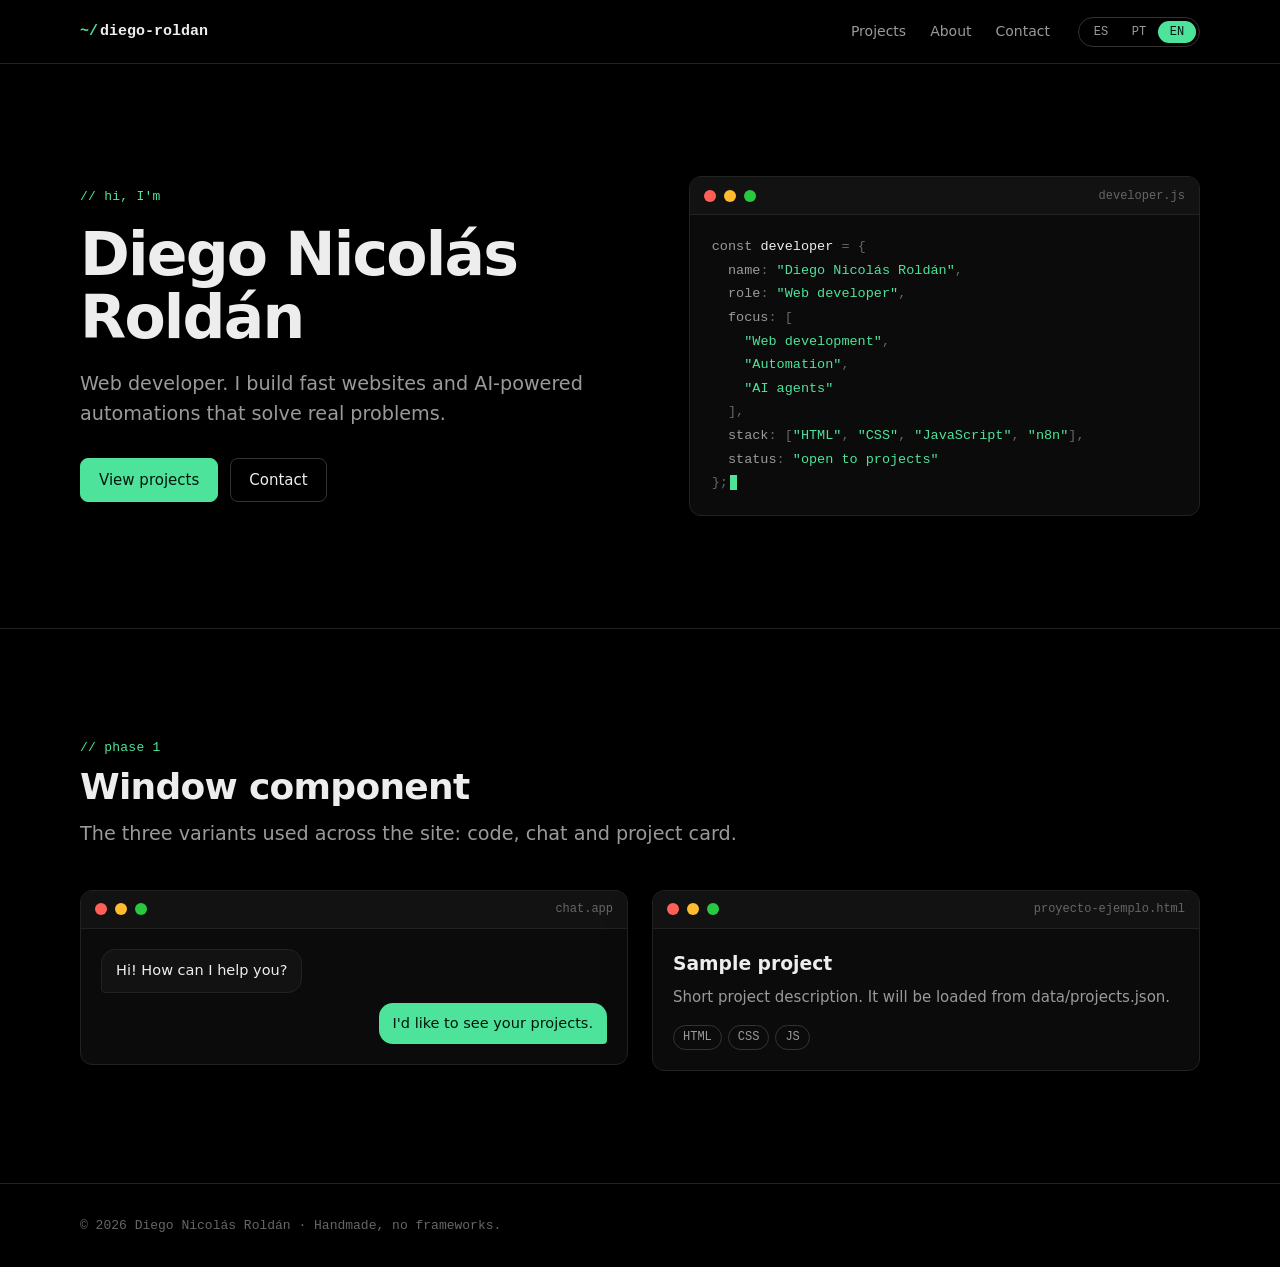
==== commit 77d8f49e: "Portfolio v2 — Fase 1: estructura, estilos base, componente ventana e i18n - Reescritura de index.ht" ====
--- a/index.html
+++ b/index.html
@@ -1,1810 +1,129 @@
 <!DOCTYPE html>
-
 <html lang="es">
 <head>
-<meta charset="utf-8"/>
-<meta content="width=device-width, initial-scale=1, viewport-fit=cover" name="viewport"/>
-<meta content="#080706" name="theme-color"/>
-<meta content="dark" name="color-scheme"/>
-<link href="img/favicon.png" rel="icon" type="image/png"/>
-<link href="img/apple-touch-icon.png" rel="apple-touch-icon"/>
-<meta content="Diego Nicolás Roldán — digitalización, automatización e inteligencia artificial para negocios." name="description"/>
-<meta content="Diego Nicolás Roldán | Digitalización, IA &amp; Automatización" property="og:title"/>
-<meta content="Digitalización, automatización y agentes IA para ayudar a negocios a vender y atender mejor." property="og:description"/>
-<meta content="website" property="og:type"/>
-<title>
-   Diego Nicolás Roldán | Digitalización, IA &amp; Automatización
-  </title>
-<style>
-   :root{
-      --bg:#080706;--panel:#100e0c;--panel2:#15110f;--line:rgba(224,169,126,.16);
-      --text:#f4eee9;--muted:#b9aaa0;--muted2:#8f7f75;--copper:#d8a177;--copper2:#f0c19d;
-      --green:#4de39b;--max:1180px;--shadow:0 30px 80px rgba(0,0,0,.42);
-    }
-    *{box-sizing:border-box}
-    html{scroll-behavior:smooth}
-    body{margin:0;background:
-      radial-gradient(900px 500px at 8% -10%,rgba(216,161,119,.14),transparent 60%),
-      radial-gradient(700px 500px at 95% 25%,rgba(75,227,155,.06),transparent 62%),
-      var(--bg);color:var(--text);font-family:'Segoe UI',Inter,system-ui,sans-serif;line-height:1.6;overflow-x:hidden}
-    body.menu-open{overflow:hidden}
-    a{color:inherit;text-decoration:none}
-    button{font:inherit}
-    img{display:block;max-width:100%}
-    .container{width:min(var(--max),calc(100% - 40px));margin:0 auto}
-    .skip{position:fixed;left:16px;top:-80px;z-index:1000;background:var(--text);color:#111;padding:10px 14px;border-radius:10px;transition:.2s}
-    .skip:focus{top:16px}
-    .site-header{position:fixed;inset:0 0 auto;z-index:100;transition:.3s;border-bottom:1px solid transparent}
-    .site-header.scrolled{background:rgba(8,7,6,.86);backdrop-filter:blur(18px);border-color:var(--line);box-shadow:0 16px 50px rgba(0,0,0,.25)}
-    .nav{height:78px;display:flex;align-items:center;justify-content:space-between;gap:18px}
-    .brand{display:flex;align-items:center;gap:12px;min-width:0}
-    .brand-mark{width:42px;height:42px;display:grid;place-items:center;border-radius:13px;background:linear-gradient(135deg,var(--copper2),var(--copper));color:#15100c;font-weight:800;letter-spacing:-.06em;box-shadow:0 10px 30px rgba(216,161,119,.22)}
-    .brand-text{display:grid;line-height:1.08}
-    .brand-text strong{font:700 15px 'Arial',sans-serif;letter-spacing:-.02em}
-    .brand-text span{margin-top:4px;color:var(--copper);font-size:9px;font-weight:700;letter-spacing:.17em;text-transform:uppercase}
-    .nav-links{display:flex;align-items:center;gap:26px}
-    .nav-links a{color:var(--muted);font-size:13px;font-weight:600;transition:.2s}
-    .nav-links a:hover,.nav-links a:focus-visible{color:var(--text)}
-    .nav-cta{display:inline-flex;align-items:center;gap:8px;padding:11px 15px;border-radius:12px;border:1px solid rgba(216,161,119,.28);background:rgba(216,161,119,.08);color:var(--copper2);font-size:12px;font-weight:800}
-    .nav-cta:hover{background:var(--copper);color:#17110d}
-    .menu-toggle{display:none;border:0;background:transparent;color:var(--text);padding:8px;cursor:pointer}
-    .mobile-nav{display:none}
-    .hero{padding:150px 0 90px;position:relative}
-    .hero-grid{display:grid;grid-template-columns:1.08fr .92fr;align-items:center;gap:60px}
-    .kicker{display:inline-flex;align-items:center;gap:8px;padding:8px 11px;border:1px solid rgba(216,161,119,.23);background:rgba(216,161,119,.07);color:var(--copper2);border-radius:999px;text-transform:uppercase;letter-spacing:.11em;font-size:10px;font-weight:800}
-    .kicker .dot{width:7px;height:7px;border-radius:50%;background:var(--green);box-shadow:0 0 0 6px rgba(77,227,155,.08)}
-    h1,h2,h3{font-family:'Arial',sans-serif;line-height:1.06;letter-spacing:-.045em;margin:0}
-    h1{font-size:clamp(44px,6.2vw,78px);margin-top:20px;max-width:760px}
-    .accent{background:linear-gradient(120deg,var(--copper2),var(--copper),#fff0e2);-webkit-background-clip:text;background-clip:text;color:transparent}
-    .hero-sub{margin:24px 0 0;max-width:660px;color:var(--muted);font-size:18px;line-height:1.65}
-    .hero-actions{display:flex;flex-wrap:wrap;gap:12px;margin-top:30px}
-    .btn{display:inline-flex;align-items:center;justify-content:center;gap:9px;min-height:49px;padding:0 18px;border-radius:13px;font-weight:800;font-size:12px;letter-spacing:.01em;transition:transform .2s,box-shadow .2s,background .2s,border-color .2s}
-    .btn:hover{transform:translateY(-2px)}
-    .btn-primary{background:linear-gradient(135deg,var(--copper2),var(--copper));color:#15100c;box-shadow:0 14px 32px rgba(216,161,119,.18)}
-    .btn-secondary{border:1px solid rgba(244,238,233,.12);background:rgba(255,255,255,.03);color:var(--text)}
-    .btn-secondary:hover{border-color:rgba(216,161,119,.28)}
-    .js-open-proposal{
-      min-height:58px!important;
-      min-width:190px;
-      padding:0 24px!important;
-      border:1px solid rgba(240,193,157,.58)!important;
-      background:linear-gradient(135deg,var(--copper2),var(--copper))!important;
-      color:#15100c!important;
-      box-shadow:0 16px 38px rgba(216,161,119,.24),0 0 0 1px rgba(240,193,157,.08) inset!important;
-      font-size:13px!important;
-      font-weight:900!important;
-    }
-    .js-open-proposal:hover{
-      border-color:rgba(255,255,255,.72)!important;
-      box-shadow:0 20px 48px rgba(216,161,119,.32),0 0 0 1px rgba(255,255,255,.12) inset!important;
-    }
+  <meta charset="utf-8">
+  <meta name="viewport" content="width=device-width, initial-scale=1, viewport-fit=cover">
+  <meta name="color-scheme" content="dark">
+  <meta name="theme-color" content="#000000">
+  <title data-i18n="meta.title">Diego Nicolás Roldán — Desarrollador web</title>
+  <meta name="description" data-i18n-attr="content:meta.description" content="Portfolio de Diego Nicolás Roldán: desarrollo web, automatización e inteligencia artificial.">
+  <meta property="og:title" content="Diego Nicolás Roldán — Desarrollador web">
+  <meta property="og:type" content="website">
+  <link rel="icon" type="image/png" href="img/favicon.png">
+  <link rel="apple-touch-icon" href="img/apple-touch-icon.png">
+  <link rel="stylesheet" href="css/base.css">
+  <link rel="stylesheet" href="css/components.css">
+  <link rel="stylesheet" href="css/layout.css">
+  <script type="module" src="js/main.js"></script>
+</head>
+<body>
+  <a class="skip-link" href="#main" data-i18n="a11y.skip">Saltar al contenido</a>
 
-    .micro-proof{margin-top:28px;display:flex;flex-wrap:wrap;gap:10px 20px;color:var(--muted2);font-size:11px}
-    .micro-proof span{display:inline-flex;align-items:center;gap:7px}
-    .micro-proof b{color:var(--text)}
-    .hero-card{position:relative;border:1px solid rgba(216,161,119,.2);background:linear-gradient(180deg,rgba(22,17,14,.95),rgba(10,9,8,.92));border-radius:28px;overflow:hidden;box-shadow:var(--shadow)}
-    .hero-card::before{content:"";position:absolute;inset:-1px;background:linear-gradient(140deg,rgba(240,193,157,.22),transparent 45%,rgba(77,227,155,.07));pointer-events:none}
-    .hero-screen{aspect-ratio:4/3;display:grid;place-items:center;padding:24px;position:relative}
-    .screen-ui{width:100%;height:100%;border:1px solid rgba(255,255,255,.08);border-radius:18px;background:radial-gradient(circle at 20% 20%,rgba(216,161,119,.13),transparent 35%),linear-gradient(135deg,#0e0c0b,#1c1410 60%,#0b0908);padding:22px;position:relative;overflow:hidden}
-    .screen-ui::after{content:"";position:absolute;width:220px;height:220px;border-radius:50%;right:-80px;bottom:-80px;background:rgba(77,227,155,.08);filter:blur(12px)}
-    .screen-top{display:flex;justify-content:space-between;gap:12px;align-items:center}
-    .dots{display:flex;gap:6px}.dots i{width:7px;height:7px;border-radius:50%;background:#6e625a}
-    .screen-pill{padding:7px 9px;border:1px solid rgba(216,161,119,.2);border-radius:999px;color:var(--copper2);font-size:9px;font-weight:800;text-transform:uppercase;letter-spacing:.1em}
-    .screen-title{margin-top:24px;font:600 clamp(28px,3.6vw,44px) 'Arial',sans-serif;max-width:520px}
-    .screen-copy{margin-top:12px;color:var(--muted);max-width:460px;font-size:13px}
-    .screen-grid{display:grid;grid-template-columns:repeat(3,1fr);gap:10px;margin-top:22px}
-    .mini-card{padding:13px;border:1px solid rgba(255,255,255,.07);background:rgba(255,255,255,.02);border-radius:13px}
-    .mini-card strong{display:block;font-size:17px;font-family:'Arial'}.mini-card span{display:block;margin-top:4px;color:var(--muted2);font-size:9px;text-transform:uppercase;letter-spacing:.08em}
-    .hero-card-foot{display:grid;grid-template-columns:repeat(3,1fr);border-top:1px solid rgba(255,255,255,.06)}
-    .hero-card-foot div{padding:17px;border-right:1px solid rgba(255,255,255,.06)}
-    .hero-card-foot div:last-child{border-right:0}
-    .hero-card-foot strong{display:block;font:700 20px 'Arial';color:var(--copper2)}
-    .hero-card-foot span{font-size:9px;color:var(--muted2);text-transform:uppercase;letter-spacing:.08em}
-    .section{padding:110px 0;position:relative}
-    .section.alt{border-block:1px solid rgba(255,255,255,.05);background:rgba(255,255,255,.012)}
-    .section-head{display:flex;align-items:end;justify-content:space-between;gap:28px;margin-bottom:46px}
-    .section-head .copy{max-width:670px}
-    .eyebrow{display:block;color:var(--copper);font-size:10px;font-weight:800;text-transform:uppercase;letter-spacing:.14em;margin-bottom:10px}
-    .section-title{font-size:clamp(32px,4vw,52px)}
-    .section-desc{margin:14px 0 0;color:var(--muted);max-width:670px}
-    .proof-strip{display:grid;grid-template-columns:repeat(4,1fr);gap:10px;margin-top:54px}
-    .proof-item{padding:18px;border-top:1px solid var(--line);background:linear-gradient(180deg,rgba(255,255,255,.02),transparent);border-radius:12px}
-    .proof-item strong{font:700 26px 'Arial'} .proof-item span{display:block;color:var(--muted2);font-size:11px;margin-top:4px}
-    .landing-price-panel{display:grid;grid-template-columns:1.15fr .6fr .45fr;gap:18px;align-items:center;margin:0 0 22px;padding:22px 24px;border:1px solid rgba(216,161,119,.24);border-radius:22px;background:linear-gradient(135deg,rgba(216,161,119,.08),rgba(255,255,255,.018));box-shadow:0 18px 50px rgba(0,0,0,.16)}
-    .landing-price-copy h3{font-size:22px;margin-top:5px}
-    .landing-price-copy p{margin:7px 0 0;color:var(--muted);font-size:11px;max-width:560px}
-    .landing-price-value{padding:0 14px;border-inline:1px solid rgba(255,255,255,.07)}
-    .landing-price-value strong{display:block;font:700 30px 'Arial';letter-spacing:-.05em;color:var(--text)}
-    .landing-price-value span{display:block;color:var(--muted2);font-size:10px}
-    .landing-price-value b{display:block;margin-top:7px;color:var(--copper);font-size:10px}
-    .landing-price-cta{display:flex;justify-content:flex-end}
-    .plans{display:grid;grid-template-columns:repeat(3,1fr);gap:18px;align-items:stretch}
-    .plan{position:relative;display:flex;flex-direction:column;padding:28px;border:1px solid rgba(255,255,255,.08);background:linear-gradient(180deg,rgba(21,17,14,.98),rgba(13,11,10,.95));border-radius:24px;box-shadow:0 20px 60px rgba(0,0,0,.2);transition:.25s}
-    .plan:hover{transform:translateY(-5px);border-color:rgba(216,161,119,.25);box-shadow:0 24px 70px rgba(0,0,0,.32)}
-    .plan.featured{border-color:rgba(216,161,119,.42);background:linear-gradient(180deg,rgba(27,20,16,.99),rgba(14,11,10,.96));box-shadow:0 30px 80px rgba(0,0,0,.35),0 0 0 1px rgba(216,161,119,.08) inset}
-    .plan-badge{position:absolute;top:-11px;right:22px;padding:6px 9px;border-radius:999px;background:var(--copper2);color:#17100c;font-size:9px;font-weight:900;text-transform:uppercase;letter-spacing:.1em}
-    .plan-label{color:var(--copper);font-size:10px;text-transform:uppercase;letter-spacing:.13em;font-weight:800}
-    .plan h3{font-size:26px;margin-top:8px}
-    .price{margin-top:20px;padding:16px 0;border-block:1px solid rgba(255,255,255,.06)}
-    .price strong{font:700 34px 'Arial';display:block;letter-spacing:-.05em} .price span{color:var(--muted2);font-size:10px} .maintenance{display:block;color:var(--copper);font-size:10px;margin-top:6px}
-    .plan ul{list-style:none;padding:0;margin:22px 0 28px;display:grid;gap:11px;color:var(--muted);font-size:12px}
-    .plan li{display:flex;gap:9px;align-items:flex-start} .check{color:var(--green);font-weight:900;flex:0 0 auto}
-    .plan .btn{margin-top:auto;width:100%}
-    .note{margin-top:14px;color:var(--muted2);font-size:10px}
-    .about-grid{display:grid;grid-template-columns:.88fr 1.12fr;gap:70px;align-items:center}
-    .portrait{position:relative;min-height:560px;border-radius:30px;overflow:hidden;background:
-      radial-gradient(circle at 30% 20%,rgba(216,161,119,.28),transparent 28%),
-      radial-gradient(circle at 80% 75%,rgba(77,227,155,.08),transparent 28%),
-      linear-gradient(140deg,#1b1511,#0b0908);border:1px solid rgba(216,161,119,.22);box-shadow:var(--shadow)}
-    .portrait::before{content:"";position:absolute;inset:18px;border:1px solid rgba(216,161,119,.16);border-radius:22px}
-    .portrait-core{position:absolute;inset:0;display:flex;flex-direction:column;align-items:center;justify-content:center;text-align:center;padding:38px}
-    .monogram{width:110px;height:110px;border-radius:30px;display:grid;place-items:center;background:linear-gradient(145deg,var(--copper2),var(--copper));color:#17100c;font:700 38px 'Arial';box-shadow:0 20px 50px rgba(216,161,119,.18)}
-    .portrait-core h3{margin-top:24px;font-size:31px} .portrait-core p{margin:12px 0 0;color:var(--muted);max-width:390px;font-size:13px}
-    .portrait-tag{margin-top:20px;padding:8px 11px;border:1px solid rgba(216,161,119,.2);border-radius:999px;color:var(--copper2);font-size:9px;font-weight:800;text-transform:uppercase;letter-spacing:.12em}
-    .location{position:absolute;left:18px;right:18px;bottom:18px;padding:14px 16px;border-radius:16px;background:rgba(8,7,6,.74);backdrop-filter:blur(12px);border:1px solid rgba(255,255,255,.08);display:flex;align-items:center;justify-content:space-between;gap:14px}
-    .location span{color:var(--muted2);font-size:10px;text-transform:uppercase;letter-spacing:.08em} .location strong{display:block;margin-top:2px;font-size:12px}
-    .about-copy{display:grid;gap:19px;color:var(--muted)}
-    .about-copy p{margin:0}
-    .about-copy strong{color:var(--text)}
-    .skill-grid{display:grid;grid-template-columns:repeat(2,1fr);gap:10px;margin-top:8px}
-    .skill{padding:13px 14px;border:1px solid rgba(255,255,255,.07);border-radius:14px;background:rgba(255,255,255,.02);font-size:11px;color:var(--text);display:flex;align-items:center;gap:9px}
-    .skill i{width:24px;height:24px;border-radius:8px;display:grid;place-items:center;background:rgba(216,161,119,.11);color:var(--copper2);font-style:normal;font-size:12px}
-    .cert-grid{display:grid;grid-template-columns:repeat(3,1fr);gap:18px}
-    .cert-card{border:1px solid rgba(255,255,255,.07);background:rgba(255,255,255,.018);border-radius:22px;overflow:hidden;transition:.25s}
-    .cert-card:hover{transform:translateY(-4px);border-color:rgba(216,161,119,.22)}
-    .cert-image-wrap{display:block;position:relative;width:100%;padding:0;border:0;background:#0b0908;cursor:zoom-in;overflow:hidden}
-    .cert-image-wrap img{width:100%;aspect-ratio:1.55/1;object-fit:cover;transition:transform .35s;opacity:.96}
-    .cert-image-wrap:hover img{transform:scale(1.025)}
-    .cert-zoom{position:absolute;right:10px;bottom:10px;padding:7px 9px;border-radius:999px;background:rgba(8,7,6,.76);backdrop-filter:blur(10px);font-size:9px;font-weight:800;color:var(--text);border:1px solid rgba(255,255,255,.1)}
-    .cert-copy{padding:18px} .cert-copy h3{font-size:19px;margin:2px 0 6px} .cert-copy p{margin:0;color:var(--muted);font-size:11px;min-height:38px} .cert-meta{display:block;margin-top:12px;color:var(--muted2);font-size:9px;text-transform:uppercase;letter-spacing:.08em}
-    .landing-hero{display:grid;grid-template-columns:1.05fr .95fr;gap:50px;align-items:center}
-    .service-stack{display:grid;gap:11px}
-    .service{padding:18px;border:1px solid rgba(255,255,255,.07);border-radius:17px;background:linear-gradient(180deg,rgba(255,255,255,.02),transparent);display:grid;grid-template-columns:34px 1fr;gap:12px;align-items:start}
-    .service-icon{width:34px;height:34px;border-radius:10px;display:grid;place-items:center;background:rgba(216,161,119,.1);color:var(--copper2);font-size:13px;font-weight:900}
-    .service h3{font-size:16px;letter-spacing:-.02em} .service p{margin:5px 0 0;color:var(--muted);font-size:11px}
-    .process{display:grid;grid-template-columns:repeat(4,1fr);gap:10px;margin-top:28px}
-    .process-step{padding:17px;border-top:1px solid var(--line);background:rgba(255,255,255,.018);border-radius:12px}
-    .process-step span{font:700 11px 'Arial';color:var(--copper)} .process-step h4{margin:8px 0 5px;font-size:13px} .process-step p{margin:0;color:var(--muted2);font-size:10px}
-    .showcase{display:grid;grid-template-columns:1fr 1fr;border:1px solid rgba(216,161,119,.18);border-radius:26px;overflow:hidden;background:linear-gradient(140deg,rgba(20,15,13,.95),rgba(10,9,8,.98));box-shadow:var(--shadow)}
-    .flow-visual{min-height:420px;padding:24px;display:grid;place-items:center;background-image:radial-gradient(circle,rgba(216,161,119,.12) 1px,transparent 1px);background-size:26px 26px;position:relative}
-    .flow-panel{width:100%;max-width:470px;padding:22px;border:1px solid rgba(255,255,255,.07);border-radius:20px;background:rgba(8,7,6,.79);backdrop-filter:blur(12px)}
-    .node{display:flex;align-items:center;gap:10px;padding:12px;border:1px solid rgba(255,255,255,.07);border-radius:12px;background:rgba(255,255,255,.025)}
-    .node + .connector{height:28px;width:2px;background:linear-gradient(var(--copper),rgba(216,161,119,0));margin-left:21px}
-    .node-bullet{width:24px;height:24px;border-radius:7px;display:grid;place-items:center;background:rgba(216,161,119,.1);color:var(--copper2);font-size:11px;font-weight:800}
-    .node strong{display:block;font-size:11px} .node span{display:block;color:var(--muted2);font-size:9px;margin-top:1px}
-    .showcase-copy{padding:42px;display:flex;flex-direction:column;justify-content:center} .showcase-copy h3{font-size:30px} .showcase-copy p{color:var(--muted);font-size:13px;margin:16px 0 0} .check-list{display:grid;gap:10px;margin-top:22px;color:var(--muted);font-size:11px} .check-list span{display:flex;gap:8px;align-items:flex-start} .check-list b{color:var(--green)}
-    .contact{padding-top:50px}
-    .contact-box{padding:56px;border:1px solid rgba(216,161,119,.2);border-radius:30px;background:radial-gradient(500px 250px at 20% 0%,rgba(216,161,119,.1),transparent 55%),linear-gradient(180deg,rgba(21,16,13,.98),rgba(9,8,7,.98));text-align:center;box-shadow:var(--shadow)}
-    .contact-box p{max-width:650px;margin:14px auto 0;color:var(--muted)}
-    .contact-actions{display:flex;justify-content:center;flex-wrap:wrap;gap:10px;margin-top:24px}
-    footer{padding:36px 0 48px;color:var(--muted2);font-size:10px}
-    .footer-inner{display:flex;justify-content:space-between;gap:20px;align-items:center;border-top:1px solid rgba(255,255,255,.06);padding-top:22px}
-    .footer-links{display:flex;flex-wrap:wrap;gap:16px} .footer-links a:hover{color:var(--text)}
-    .reveal{opacity:0;transform:translateY(18px);transition:opacity .65s ease,transform .65s ease} .reveal.visible{opacity:1;transform:none}
-    .modal{position:fixed;inset:0;z-index:200;display:none;align-items:center;justify-content:center;padding:20px;background:rgba(0,0,0,.78);backdrop-filter:blur(10px)}
-    .modal.open{display:flex}
-    .modal-card{width:min(980px,100%);max-height:90vh;overflow:auto;border:1px solid rgba(216,161,119,.23);border-radius:24px;background:#0c0a09;box-shadow:0 40px 100px rgba(0,0,0,.6)}
-    .modal-top{display:flex;justify-content:space-between;gap:15px;align-items:center;padding:14px 16px;border-bottom:1px solid rgba(255,255,255,.07)}
-    .modal-top strong{font:600 15px 'Arial'} .modal-close{border:1px solid rgba(255,255,255,.1);background:rgba(255,255,255,.03);color:var(--text);width:34px;height:34px;border-radius:10px;cursor:pointer}
-    .modal-body{padding:14px} .modal-body img{width:100%;max-height:74vh;object-fit:contain;border-radius:14px}
-    .toast{position:fixed;right:18px;bottom:18px;z-index:300;max-width:min(360px,calc(100% - 36px));padding:12px 14px;border:1px solid rgba(216,161,119,.2);background:rgba(12,10,9,.9);backdrop-filter:blur(10px);border-radius:12px;color:var(--text);font-size:11px;box-shadow:0 18px 50px rgba(0,0,0,.35);opacity:0;transform:translateY(10px);pointer-events:none;transition:.25s}
-    .toast.show{opacity:1;transform:none}
-    @media (max-width: 1000px){
-      .nav-links,.nav-cta{display:none} .menu-toggle{display:block}
-      .mobile-nav{display:none;padding:12px 20px 22px;border-top:1px solid rgba(255,255,255,.06);background:rgba(8,7,6,.96)}
-      .mobile-nav.open{display:grid;gap:4px} .mobile-nav a{padding:11px 0;color:var(--muted);font-weight:700;font-size:14px;border-bottom:1px solid rgba(255,255,255,.05)}
-      .mobile-nav .btn{margin-top:8px;width:100%}
-      .hero-grid,.landing-hero,.about-grid{grid-template-columns:1fr} .hero{padding-top:125px} .hero-card{max-width:720px;width:100%;margin:auto}
-      .landing-price-panel{grid-template-columns:1fr;gap:13px}.landing-price-value{padding:13px 0;border-inline:0;border-block:1px solid rgba(255,255,255,.07)}.landing-price-cta{justify-content:stretch}.landing-price-cta .btn{width:100%}
-      .portrait{min-height:470px;max-width:600px;width:100%;margin:auto}
-      .plans{grid-template-columns:1fr;max-width:720px;margin:auto} .cert-grid{grid-template-columns:repeat(2,1fr)} .showcase{grid-template-columns:1fr} .flow-visual{min-height:330px} .process,.proof-strip{grid-template-columns:repeat(2,1fr)}
-      .section-head{display:block}
-    }
-    @media (max-width: 640px){
-      .container{width:min(var(--max),calc(100% - 28px))} .nav{height:70px} .hero{padding-top:104px;padding-bottom:70px} h1{font-size:clamp(40px,12vw,58px)} .hero-sub{font-size:15px}
-      .hero-actions,.contact-actions{display:grid;grid-template-columns:1fr} .btn{width:100%} .hero-card-foot{grid-template-columns:1fr} .hero-card-foot div{border-right:0;border-bottom:1px solid rgba(255,255,255,.06)} .hero-card-foot div:last-child{border-bottom:0}
-      .proof-strip,.process,.skill-grid,.cert-grid{grid-template-columns:1fr} .section{padding:82px 0} .section-title{font-size:35px} .contact-box{padding:34px 20px} .showcase-copy{padding:28px 22px} .showcase-copy h3{font-size:26px}
-      .portrait{min-height:420px} .location{left:12px;right:12px;bottom:12px} .screen-grid{grid-template-columns:1fr} .screen-ui{padding:17px}
-      footer .footer-inner{display:grid;text-align:center} .footer-links{justify-content:center}
-    }
+  <header class="site-header">
+    <div class="container">
+      <a class="brand" href="#main"><span class="accent">~/</span>diego-roldan</a>
 
-    /* Scroll motion enhancements */
-    .scroll-progress{
-      position:fixed;top:0;left:0;width:100%;height:3px;z-index:999;
-      transform-origin:left center;transform:scaleX(0);
-      background:linear-gradient(90deg,var(--copper2),var(--green));
-      box-shadow:0 0 18px rgba(216,161,119,.28);pointer-events:none
-    }
-    .hero-benefits{
-      display:grid;grid-template-columns:repeat(3,1fr);gap:10px;margin-top:20px;max-width:720px
-    }
-    .benefit{
-      position:relative;overflow:hidden;padding:14px 15px;border:1px solid rgba(255,255,255,.08);
-      border-radius:15px;background:linear-gradient(180deg,rgba(255,255,255,.035),rgba(255,255,255,.012));
-      box-shadow:0 12px 40px rgba(0,0,0,.13)
-    }
-    .benefit::after{
-      content:"";position:absolute;inset:-40% auto auto -20%;width:45%;height:170%;
-      background:linear-gradient(110deg,transparent,rgba(240,193,157,.16),transparent);
-      transform:translateX(-180%) rotate(12deg);transition:transform .85s ease
-    }
-    .benefit.visible::after{transform:translateX(420%) rotate(12deg)}
-    .benefit strong{display:block;font:700 15px 'Arial';color:var(--text)}
-    .benefit span{display:block;margin-top:4px;color:var(--muted2);font-size:10px;line-height:1.4}
-    .audience-note{
-      display:inline-flex;align-items:center;gap:9px;margin-top:14px;padding:9px 12px;
-      border:1px solid rgba(77,227,155,.14);border-radius:999px;background:rgba(77,227,155,.035);
-      color:var(--muted);font-size:10px
-    }
-    .audience-note .dot{width:7px;height:7px;border-radius:50%;background:var(--green);box-shadow:0 0 0 5px rgba(77,227,155,.07)}
-    .reveal{
-      opacity:0;transform:translate3d(var(--reveal-x,0px),38px,0) scale(.96) rotateX(5deg);
-      transform-origin:center bottom;
-      transition:opacity .72s cubic-bezier(.22,.8,.22,1),transform .78s cubic-bezier(.22,.8,.22,1);
-      transition-delay:var(--reveal-delay,0ms);will-change:transform,opacity
-    }
-    .reveal.visible{opacity:1;transform:translate3d(0,0,0) scale(1) rotateX(0deg)}
-    .reveal-left{--reveal-x:-42px}
-    .reveal-right{--reveal-x:42px}
-    .hero-card.parallax-card{will-change:transform}
-    .hero-card::after{
-      content:"";position:absolute;top:-30%;left:-40%;width:42%;height:170%;
-      background:linear-gradient(100deg,transparent,rgba(255,255,255,.055),transparent);
-      transform:rotate(12deg);pointer-events:none;animation:heroShine 7s ease-in-out infinite
-    }
-    .node{transition:transform .28s ease,border-color .28s ease,background .28s ease}
-    .node:hover{transform:translateX(6px);border-color:rgba(216,161,119,.18);background:rgba(255,255,255,.04)}
-    .node + .connector{position:relative}
-    .node + .connector::after{
-      content:"";position:absolute;left:50%;top:-1px;width:7px;height:7px;border-radius:50%;
-      background:var(--copper2);box-shadow:0 0 16px rgba(216,161,119,.55);
-      transform:translate(-50%,-50%);animation:flowDot 2.2s linear infinite
-    }
-    .service{transform-style:preserve-3d}
-    .service:hover{transform:translateY(-4px) perspective(700px) rotateX(1deg);border-color:rgba(216,161,119,.17);box-shadow:0 18px 44px rgba(0,0,0,.18)}
-    @keyframes flowDot{0%{top:0;opacity:.2}15%{opacity:1}100%{top:100%;opacity:.15}}
-    @keyframes heroShine{0%,65%{transform:translateX(-180%) rotate(12deg)}78%,100%{transform:translateX(420%) rotate(12deg)}}
-    @media (max-width:640px){
-      .hero-benefits{grid-template-columns:1fr}
-      .audience-note{border-radius:15px;align-items:flex-start}
-    }
+      <nav class="nav" data-i18n-attr="aria-label:a11y.nav" aria-label="Navegación principal">
+        <ul class="nav__links">
+          <li><a href="#proyectos" data-i18n="nav.projects">Proyectos</a></li>
+          <li><a href="#sobre-mi" data-i18n="nav.about">Sobre mí</a></li>
+          <li><a href="#contacto" data-i18n="nav.contact">Contacto</a></li>
+        </ul>
 
-    /* Business-first hero card */
-    .business-hero-card{isolation:isolate}
-    .solution-card{position:relative;min-height:100%;padding:28px;overflow:hidden;background:
-      radial-gradient(280px 180px at 86% 10%,rgba(216,161,119,.14),transparent 60%),
-      radial-gradient(220px 180px at 8% 90%,rgba(77,227,155,.06),transparent 65%),
-      linear-gradient(145deg,#16110e,#0c0a09 72%);}
-    .solution-top{display:flex;align-items:center;justify-content:space-between;gap:12px;position:relative;z-index:2}
-    .solution-status{font-size:10px;color:var(--muted);display:inline-flex;align-items:center;gap:7px}
-    .solution-status-dot{width:7px;height:7px;border-radius:50%;background:var(--green);box-shadow:0 0 0 5px rgba(77,227,155,.06);animation:pulseDot 2.4s ease-in-out infinite}
-    .solution-title{margin-top:28px;max-width:420px;font:700 clamp(30px,3.8vw,48px)/1.03 'Arial',sans-serif;letter-spacing:-.045em;position:relative;z-index:2}
-    .solution-copy{margin:12px 0 0;max-width:420px;color:var(--muted);font-size:13px;position:relative;z-index:2}
-    .solution-steps{display:grid;gap:9px;margin-top:24px;position:relative;z-index:2}
-    .solution-step{display:flex;align-items:center;gap:11px;padding:12px 13px;border:1px solid rgba(255,255,255,.07);border-radius:14px;background:rgba(255,255,255,.025);transition:transform .25s ease,border-color .25s ease}
-    .solution-step:hover{transform:translateX(7px);border-color:rgba(216,161,119,.2)}
-    .solution-num{width:28px;height:28px;display:grid;place-items:center;border-radius:9px;background:rgba(216,161,119,.1);color:var(--copper2);font:800 10px 'Arial';flex:0 0 auto}
-    .solution-step strong{display:block;font-size:12px}.solution-step span:last-child{display:block;color:var(--muted2);font-size:9px;margin-top:2px}
-    .solution-result{margin-top:14px;padding:13px 14px;border:1px solid rgba(77,227,155,.12);border-radius:14px;background:rgba(77,227,155,.035);position:relative;z-index:2}
-    .solution-result strong{display:block;color:var(--green);font-size:11px}.solution-result span{display:block;margin-top:3px;color:var(--muted);font-size:10px}
-    .solution-float{position:absolute;border-radius:50%;pointer-events:none;filter:blur(.2px);opacity:.65}
-    .solution-float-one{width:74px;height:74px;right:-10px;top:110px;background:rgba(216,161,119,.08);animation:floatOne 6s ease-in-out infinite}
-    .solution-float-two{width:44px;height:44px;left:-12px;bottom:72px;background:rgba(77,227,155,.07);animation:floatTwo 7s ease-in-out infinite}
-    .plan.reveal,.cert-card.reveal,.showcase.reveal,.contact-box.reveal,.about-copy.reveal,.portrait.reveal{will-change:transform,opacity}
-    @keyframes floatOne{0%,100%{transform:translate3d(0,0,0)}50%{transform:translate3d(-10px,18px,0)}}
-    @keyframes floatTwo{0%,100%{transform:translate3d(0,0,0)}50%{transform:translate3d(14px,-12px,0)}}
-    @keyframes pulseDot{0%,100%{transform:scale(.92);opacity:.55}50%{transform:scale(1.15);opacity:1}}
+        <div class="lang-switch" role="group" data-i18n-attr="aria-label:a11y.lang" aria-label="Idioma">
+          <button type="button" data-lang="es" aria-pressed="true" lang="es">ES</button>
+          <button type="button" data-lang="pt" aria-pressed="false" lang="pt-BR">PT</button>
+          <button type="button" data-lang="en" aria-pressed="false" lang="en">EN</button>
+        </div>
+      </nav>
+    </div>
+  </header>
 
-    @media (prefers-reduced-motion: reduce){html{scroll-behavior:auto} *,*::before,*::after{animation:none!important;transition:none!important} .reveal{opacity:1;transform:none} .scroll-progress{display:none}}
-  
-/* Simple scroll reveal enhancement */
-.reveal{transition-delay:var(--reveal-delay,0ms)}
-@media (prefers-reduced-motion: reduce){.reveal{transition-delay:0ms}}
-  </style>
-</head>
-<body><div aria-hidden="true" class="scroll-progress" id="scrollProgress"></div>
-<a class="skip" href="#inicio">
-   Saltar al contenido
-  </a>
-<header class="site-header" id="header">
-<div class="container nav">
-<a aria-label="Volver al inicio" class="brand" href="#inicio">
-<span class="brand-mark">
-      DR
-     </span>
-<span class="brand-text">
-<strong>
-       DIEGO N. ROLDÁN
-      </strong>
-<span>
-       Digitalización · IA · Automatización
-      </span>
-</span>
-</a>
-<nav aria-label="Navegación principal" class="nav-links">
-<a href="#servicios">
-      Servicios
-     </a>
-<a href="#planes">
-      IA para negocios
-     </a>
-<a href="#sobre-mi">
-      Sobre mí
-     </a>
-<a href="#certificaciones">
-      Experiencia técnica
-     </a>
-<a href="#contacto">
-      Contacto
-     </a>
-</nav>
-<a class="nav-cta" href="https://wa.me/5548999733214?text=Hola%20Diego%2C%20quiero%20consultar%20por%20tus%20servicios" rel="noopener noreferrer" target="_blank">
-     WhatsApp ↗
-    </a>
-<button aria-controls="mobileNav" aria-expanded="false" aria-label="Abrir menú" class="menu-toggle" id="menuToggle" type="button">
-     ☰
-    </button>
-</div>
-<nav aria-label="Navegación móvil" class="mobile-nav" id="mobileNav">
-<div class="container">
-<a href="#servicios">
-      Servicios
-     </a>
-<a href="#planes">
-      IA para negocios
-     </a>
-<a href="#sobre-mi">
-      Sobre mí
-     </a>
-<a href="#certificaciones">
-      Experiencia técnica
-     </a>
-<a href="#contacto">
-      Contacto
-     </a>
-<a class="btn btn-primary" href="https://wa.me/5548999733214?text=Hola%20Diego%2C%20quiero%20consultar%20por%20tus%20servicios" rel="noopener noreferrer" target="_blank">
-      Hablar por WhatsApp
-     </a>
-</div>
-</nav>
-</header>
-<main>
-<section class="hero" id="inicio">
-<div class="container hero-grid">
-<div>
-<span class="kicker">
-<span class="dot">
-</span>
-       Digitalización · IA · automatización
-      </span>
-<h1>Hacé que tu negocio funcione mejor <span class="accent">online.</span></h1>
-<p class="hero-sub">Digitalizo tu negocio para que tenga más consultas, menos tareas manuales y respuestas más rápidas.</p><div aria-label="Beneficios principales" class="hero-benefits reveal">
-<div class="benefit"><strong>+ consultas</strong><span>Tu negocio se explica mejor.</span></div>
-<div class="benefit"><strong>− tareas</strong><span>Automatizá lo repetitivo.</span></div>
-<div class="benefit"><strong>Respuesta rápida</strong><span>Atendé incluso cuando no estás.</span></div>
-</div>
-<div class="hero-actions">
-<a class="btn btn-primary" href="#servicios">
-        Ver cómo puedo ayudarte ↗
-       </a>
-<a class="btn btn-secondary" href="https://wa.me/5548999733214?text=Hola%20Diego%2C%20vi%20tu%20web%20y%20quiero%20hablar%20sobre%20un%20proyecto" rel="noopener noreferrer" target="_blank">
-        Hablar por WhatsApp
-       </a>
-<a class="btn btn-secondary js-open-proposal" href="docs/propuesta-es.pdf" rel="noopener noreferrer" target="_blank">
-        Ver propuesta
-       </a>
-</div>
-<div class="micro-proof">
-<span>
-<b>
-         Rio de Janeiro, Brasil
-        </b>
-        · ubicación actual
-       </span>
-<span>
-<b>
-         Digitalización + IA
-        </b>
-        · soluciones para negocios
-       </span>
-</div>
-</div>
-<div class="hero-card reveal parallax-card business-hero-card">
-<div class="solution-card">
-<span aria-hidden="true" class="solution-float solution-float-one"></span>
-<span aria-hidden="true" class="solution-float solution-float-two"></span>
-<div class="solution-top">
-<span class="screen-pill">Digitalización</span>
-<span class="solution-status"><span class="solution-status-dot"></span> En marcha</span>
-</div>
-<div class="solution-title">¿Qué hago por tu negocio?</div>
-<p class="solution-copy">Ordeno tu presencia online y automatizo tareas para que vendas y atiendas mejor.</p>
-<div class="solution-steps">
-<div class="solution-step">
-<span class="solution-num">01</span>
-<div><strong>Más consultas</strong><span>Web + WhatsApp</span></div>
-</div>
-<div class="solution-step">
-<span class="solution-num">02</span>
-<div><strong>Menos trabajo manual</strong><span>Automatizaciones</span></div>
-</div>
-<div class="solution-step">
-<span class="solution-num">03</span>
-<div><strong>Respuestas rápidas</strong><span>IA + atención</span></div>
-</div>
-</div>
-<div class="solution-result">
-<strong>Resultado</strong>
-<span>Tu negocio queda más claro, más ordenado y más rápido.</span>
-</div>
-</div>
-<div class="hero-card-foot">
-<div><strong>WEB</strong><span>Presencia online</span></div>
-<div><strong>IA</strong><span>Atención automática</span></div>
-<div><strong>24/7</strong><span>Procesos activos</span></div>
-</div>
-</div>
-</div>
-</section>
-<section class="section alt" id="servicios">
-<div class="container">
-<div class="section-head reveal">
-<div class="copy">
-<span class="eyebrow">
-        Servicios
-       </span>
-<h2 class="section-title">¿Qué podemos mejorar en <span class="accent">tu negocio?</span></h2>
-<p class="section-desc">No necesitás saber de tecnología. Detectamos qué te hace perder tiempo o clientes y lo mejoramos.</p><div class="audience-note reveal"><span class="dot"></span>La tecnología tiene que resolver un problema concreto.</div>
-</div>
-</div>
-<div class="landing-hero">
-<div class="service-stack">
-<div class="service reveal">
-<div class="service-icon">
-         01
+  <main id="main">
+    <!-- Hero -->
+    <section class="section">
+      <div class="container hero">
+        <div class="hero__text">
+          <p class="eyebrow" data-i18n="hero.eyebrow">// hola, soy</p>
+          <h1 class="title-xl" data-i18n="hero.title">Diego Nicolás Roldán</h1>
+          <p class="lead" data-i18n="hero.lead">Desarrollador web. Construyo sitios rápidos y automatizaciones con IA que resuelven problemas reales.</p>
+          <div class="hero__actions">
+            <a class="btn btn--primary" href="#proyectos" data-i18n="hero.ctaProjects">Ver proyectos</a>
+            <a class="btn" href="#contacto" data-i18n="hero.ctaContact">Contacto</a>
+          </div>
         </div>
-<div>
-<h3>Páginas que venden mejor</h3>
-<p>Una página simple para que entiendan qué hacés y te contacten.</p>
-</div>
-</div>
-<div class="service reveal">
-<div class="service-icon">
-         02
+
+        <div class="window window--code">
+          <div class="window__bar">
+            <span class="window__dots" aria-hidden="true"><i></i><i></i><i></i></span>
+            <span class="window__title">developer.js</span>
+          </div>
+          <div class="window__body">
+<pre><code><span class="tok-kw">const</span> <span class="tok-var">developer</span> <span class="tok-punc">=</span> <span class="tok-punc">{</span>
+  <span class="tok-key">name</span><span class="tok-punc">:</span> <span class="tok-str">"Diego Nicolás Roldán"</span><span class="tok-punc">,</span>
+  <span class="tok-key">role</span><span class="tok-punc">:</span> <span class="tok-str">"<span data-i18n="code.role">Desarrollador web</span>"</span><span class="tok-punc">,</span>
+  <span class="tok-key">focus</span><span class="tok-punc">: [</span>
+    <span class="tok-str">"<span data-i18n="code.focus1">Desarrollo web</span>"</span><span class="tok-punc">,</span>
+    <span class="tok-str">"<span data-i18n="code.focus2">Automatización</span>"</span><span class="tok-punc">,</span>
+    <span class="tok-str">"<span data-i18n="code.focus3">Agentes IA</span>"</span>
+  <span class="tok-punc">],</span>
+  <span class="tok-key">stack</span><span class="tok-punc">: [</span><span class="tok-str">"HTML"</span><span class="tok-punc">,</span> <span class="tok-str">"CSS"</span><span class="tok-punc">,</span> <span class="tok-str">"JavaScript"</span><span class="tok-punc">,</span> <span class="tok-str">"n8n"</span><span class="tok-punc">],</span>
+  <span class="tok-key">status</span><span class="tok-punc">:</span> <span class="tok-str">"<span data-i18n="code.status">disponible para proyectos</span>"</span>
+<span class="tok-punc">};</span><span class="cursor" aria-hidden="true"></span></code></pre>
+          </div>
         </div>
-<div>
-<h3>Tareas automáticas</h3>
-<p>Conecto tus herramientas para evitar trabajo repetitivo.</p>
-</div>
-</div>
-<div class="service reveal">
-<div class="service-icon">
-         03
+      </div>
+    </section>
+
+    <!-- FASE 1 (temporal): vista previa de las variantes de ventana. Se elimina en la Fase 2. -->
+    <section class="section" id="proyectos">
+      <div class="container">
+        <div class="section-head">
+          <p class="eyebrow" data-i18n="preview.eyebrow">// fase 1</p>
+          <h2 class="section-title" data-i18n="preview.title">Componente ventana</h2>
+          <p class="lead" data-i18n="preview.lead">Las tres variantes que se usarán en el sitio: código, chat y tarjeta de proyecto.</p>
         </div>
-<div>
-<h3>Atención con IA</h3>
-<p>Responde consultas y pasa a una persona cuando hace falta.</p>
-</div>
-</div>
-<div class="service reveal">
-<div class="service-icon">
-         04
+
+        <div class="preview-grid">
+          <div class="window">
+            <div class="window__bar">
+              <span class="window__dots" aria-hidden="true"><i></i><i></i><i></i></span>
+              <span class="window__title">chat.app</span>
+            </div>
+            <div class="window__body chat">
+              <p class="chat__msg chat__msg--bot" data-i18n="preview.chatBot">¡Hola! ¿En qué te puedo ayudar?</p>
+              <p class="chat__msg chat__msg--user" data-i18n="preview.chatUser">Quiero ver tus proyectos.</p>
+            </div>
+          </div>
+
+          <article class="window window--link">
+            <div class="window__bar">
+              <span class="window__dots" aria-hidden="true"><i></i><i></i><i></i></span>
+              <span class="window__title">proyecto-ejemplo.html</span>
+            </div>
+            <div class="window__body">
+              <h3 data-i18n="preview.projectTitle">Proyecto de ejemplo</h3>
+              <p class="project__desc" data-i18n="preview.projectDesc">Descripción breve del proyecto. Se cargará desde data/projects.json.</p>
+              <ul class="tags">
+                <li>HTML</li>
+                <li>CSS</li>
+                <li>JS</li>
+              </ul>
+            </div>
+          </article>
         </div>
-<div>
-<h3>Todo conectado</h3>
-<p>WhatsApp, formularios, calendarios y otras herramientas conectadas.</p>
-</div>
-</div>
-</div>
-<div class="reveal" style="padding:2px">
-<div class="showcase">
-<div class="flow-visual">
-<div class="flow-panel">
-<div class="node">
-<span class="node-bullet">WA</span>
-<div>
-<strong>WhatsApp</strong>
-<span>Llega una consulta</span>
-</div>
-</div>
-<div class="connector">
-</div>
-<div class="node">
-<span class="node-bullet">IA</span>
-<div>
-<strong>IA entiende y responde</strong>
-<span>Respuesta automática</span>
-</div>
-</div>
-<div class="connector">
-</div>
-<div class="node">
-<span class="node-bullet">↗</span>
-<div>
-<strong>Agenda / datos</strong>
-<span>Guarda o agenda</span>
-</div>
-</div>
-</div>
-</div>
-<div class="showcase-copy">
-<span class="eyebrow">
-          Servicio destacado
-         </span>
-<h3>Una web clara que ayuda a vender.</h3>
-<p>Explica tu negocio y lleva a la persona al siguiente paso.</p>
-<div class="check-list">
-<span><b>
-            ✓
-           </b> Se adapta a celular, tablet y computadora</span>
-<span><b>
-            ✓
-           </b> Contacto por WhatsApp y botones claros</span>
-<span><b>
-            ✓
-           </b> Base preparada para buscadores</span>
-<span><b>
-            ✓
-           </b> Lista para publicar</span>
-</div>
-<a class="btn btn-primary" href="https://wa.me/5548999733214?text=Hola%20Diego%2C%20me%20interesa%20una%20p%C3%A1gina%20como%20la%20de%20tu%20web" rel="noopener noreferrer" style="margin-top:24px" target="_blank">Quiero mejorar mi negocio</a>
-</div>
-</div>
-</div>
-</div>
-<div class="process reveal">
-<div class="process-step">
-<span>
-        01
-       </span>
-<h4>
-        Entender tu negocio
-       </h4>
-<p>
-        Entiendo qué vendés, a quién y qué querés lograr.
-       </p>
-</div>
-<div class="process-step">
-<span>
-        02
-       </span>
-<h4>
-        Ordenar
-       </h4>
-<p>
-        Ordeno la información y los botones.
-       </p>
-</div>
-<div class="process-step">
-<span>
-        03
-       </span>
-<h4>
-        Construcción
-       </h4>
-<p>
-        Construyo y ajusto.
-       </p>
-</div>
-<div class="process-step">
-<span>
-        04
-       </span>
-<h4>
-        Entrega
-       </h4>
-<p>
-        La pruebo y la dejo lista.
-       </p>
-</div>
-</div>
-</div>
-</section>
-<section class="section alt" id="demostracion">
-<div class="container">
-<div class="section-head reveal">
-<div class="copy">
-<span class="eyebrow">
-        Así funciona
-       </span>
-<h2 class="section-title">
-        De mensaje a acción,
-        <span class="accent">
-         sin trabajo manual.
-        </span>
-</h2>
-<p class="section-desc">Ejemplo simple: una persona escribe por WhatsApp y el sistema responde, consulta disponibilidad y agenda.</p>
-</div>
-</div>
-<div class="showcase reveal">
-<div class="flow-visual">
-<div class="flow-panel">
-<div class="node">
-<span class="node-bullet">
-          WA
-         </span>
-<div>
-<strong>
-           WhatsApp Webhook
-          </strong>
-<span>Llega el mensaje</span>
-</div>
-</div>
-<div class="connector">
-</div>
-<div class="node">
-<span class="node-bullet">
-          AI
-         </span>
-<div>
-<strong>
-           Agente IA
-          </strong>
-<span>Entiende y responde</span>
-</div>
-</div>
-<div class="connector">
-</div>
-<div class="node">
-<span class="node-bullet">
-          CAL
-         </span>
-<div>
-<strong>
-           Agenda / Datos
-          </strong>
-<span>Agenda y confirma</span>
-</div>
-</div>
-</div>
-</div>
-<div class="showcase-copy">
-<span class="eyebrow">
-        Aplicación real
-       </span>
-<h3>Automatizar es hacer menos cosas a mano.</h3>
-<p>El sistema hace lo repetitivo y vos te enfocás en lo importante.</p>
-<div class="check-list">
-<span>
-<b>
-          ✓
-         </b>
-         Respuestas a preguntas frecuentes
-        </span>
-<span>
-<b>
-          ✓
-         </b>
-         Gestión de turnos y recordatorios
-        </span>
-<span>
-<b>
-          ✓
-         </b>
-         Derivación cuando hace falta intervención humana
-        </span>
-</div>
-<div style="display:flex;flex-wrap:wrap;gap:10px;margin-top:24px">
-<a class="btn btn-primary" href="https://youtu.be/zg_BgePGeHY" rel="noopener noreferrer" target="_blank">
-         Ver demostración ↗
-        </a>
-<a class="btn btn-secondary" href="https://wa.me/5548999733214?text=Hola%20Diego%2C%20quiero%20automatizar%20parte%20de%20la%20atenci%C3%B3n%20de%20mi%20negocio" rel="noopener noreferrer" target="_blank">
-         Contame mi caso
-        </a>
-</div>
-</div>
-</div>
-</div>
-</section>
-<section class="section" id="planes">
-<div class="container">
-<div class="section-head reveal">
-<div class="copy">
-<span class="eyebrow">
-        IA para tu atención
-       </span>
-<h2 class="section-title">
-        Automatizá tu atención sin
-        <span class="accent">
-         perder el trato humano.
-        </span>
-</h2>
-<p class="section-desc">Planes simples para automatizar WhatsApp y la atención. El mantenimiento cubre soporte y ajustes; los costos de WhatsApp, IA y otros servicios externos se cobran por separado.</p>
-</div>
-<a class="btn btn-secondary js-open-proposal" href="docs/propuesta-es.pdf" rel="noopener noreferrer" target="_blank">
-       Ver propuesta
-      </a>
-</div>
- <div class="landing-price-panel reveal">
-  <div class="landing-price-copy">
-   <span class="plan-label">Landing page</span>
-   <h3>Una página clara para explicar y vender mejor.</h3>
-   <p>Diseño a medida, versión para celular, WhatsApp, SEO básico, publicación y 7 días de ajustes menores. El mantenimiento cubre soporte y ajustes; dominio y servicios externos se cobran aparte.</p>
-  </div>
-  <div class="landing-price-value">
-   <strong>USD 500</strong>
-   <span>creación · pago único</span>
-   <b>Mantenimiento: USD 49 / mes</b>
-  </div>
-  <div class="landing-price-cta">
-   <a class="btn btn-secondary" href="https://wa.me/5548999733214?text=Hola%20Diego%2C%20me%20interesa%20crear%20una%20landing%20page" rel="noopener noreferrer" target="_blank">Quiero mi landing</a>
-  </div>
- </div>
-<div class="plans">
-<article class="plan reveal">
-<div>
-<span class="plan-label">
-         Plan Standard
-        </span>
-<h3>
-         Atención Automática
-        </h3>
-<div class="price">
-<strong>
-          $180
-         </strong>
-<span>
-          USD · pago único
-         </span>
-<span class="maintenance">
-          Mantenimiento: USD 49 / mes
-         </span>
-</div>
-<ul>
-<li>
-<span class="check">
-           ✓
-          </span>
-          Agente de WhatsApp con IA
-         </li>
-<li>
-<span class="check">
-           ✓
-          </span>
-          Responde precios, servicios y horarios
-         </li>
-<li>
-<span class="check">
-           ✓
-          </span>
-          Derivación inteligente a una persona
-         </li>
-<li>
-<span class="check">
-           ✓
-          </span>
-          Disponible 24/7
-         </li>
-<li>
-<span class="check">
-           ✓
-          </span>
-          Reporte básico mensual
-         </li>
-</ul>
-</div>
-<a class="btn btn-secondary plan-wa" data-plan="Plan Standard — Atención Automática" href="#">
-        Consultar este plan
-       </a>
-</article>
-<article class="plan featured reveal">
-<span class="plan-badge">
-        Más elegido
-       </span>
-<div>
-<span class="plan-label">
-         Plan Pro
-        </span>
-<h3>
-         Agenda Automatizada
-        </h3>
-<div class="price">
-<strong>
-          $320
-         </strong>
-<span>
-          USD · pago único
-         </span>
-<span class="maintenance">
-          Mantenimiento: USD 89 / mes
-         </span>
-</div>
-<ul>
-<li>
-<span class="check">
-           ✓
-          </span>
-          Todo lo incluido en Standard
-         </li>
-<li>
-<span class="check">
-           ✓
-          </span>
-          Agendamiento y confirmación de turnos
-         </li>
-<li>
-<span class="check">
-           ✓
-          </span>
-          Recordatorios automáticos
-         </li>
-<li>
-<span class="check">
-           ✓
-          </span>
-          Reprogramación y cancelación
-         </li>
-<li>
-<span class="check">
-           ✓
-          </span>
-          Conexión con calendario o planilla
-         </li>
-<li>
-<span class="check">
-           ✓
-          </span>
-          Soporte prioritario
-         </li>
-</ul>
-</div>
-<a class="btn btn-primary plan-wa" data-plan="Plan Pro — Agenda Automatizada" href="#">
-        Consultar este plan
-       </a>
-</article>
-<article class="plan reveal">
-<div>
-<span class="plan-label">
-         Plan Premium
-        </span>
-<h3>
-         Ventas &amp; Fidelización
-        </h3>
-<div class="price">
-<strong>
-          $480
-         </strong>
-<span>
-          USD · pago único
-         </span>
-<span class="maintenance">
-          Mantenimiento: USD 149 / mes
-         </span>
-</div>
-<ul>
-<li>
-<span class="check">
-           ✓
-          </span>
-          Todo lo incluido en Pro
-         </li>
-<li>
-<span class="check">
-           ✓
-          </span>
-          Seguimiento post-turno y reseñas
-         </li>
-<li>
-<span class="check">
-           ✓
-          </span>
-          Recuperación de clientes inactivos
-         </li>
-<li>
-<span class="check">
-           ✓
-          </span>
-          Promociones segmentadas
-         </li>
-<li>
-<span class="check">
-           ✓
-          </span>
-          Reporte avanzado de métricas
-         </li>
-<li>
-<span class="check">
-           ✓
-          </span>
-          Ajustes ilimitados durante el primer mes
-         </li>
-</ul>
-</div>
-<a class="btn btn-secondary plan-wa" data-plan="Plan Premium — Ventas &amp; Fidelización" href="#">
-        Consultar este plan
-       </a>
-</article>
-</div>
-<div class="note">
-      Precios en USD. El mantenimiento cubre soporte y ajustes. Los costos de WhatsApp, IA y otros servicios externos se cobran por separado según uso y proveedor.
-     </div>
-<div class="proof-strip">
-<div class="proof-item reveal">
-<strong>
-        48 hs
-       </strong>
-<span>
-        Entrega indicada en la propuesta, luego del relevamiento.
-       </span>
-</div>
-<div class="proof-item reveal">
-<strong>
-        7 días
-       </strong>
-<span>
-        De ajustes sin costo tras la entrega.
-       </span>
-</div>
-<div class="proof-item reveal">
-<strong>
-        24/7
-       </strong>
-<span>
-        Funcionamiento automatizado del agente.
-       </span>
-</div>
-<div class="proof-item reveal">
-<strong>
-        1:1
-       </strong>
-<span>
-        Soporte directo y acompañamiento.
-       </span>
-</div>
-</div>
-</div>
-</section>
-<section class="section alt" id="sobre-mi">
-<div class="container about-grid">
-<div aria-label="Foto de Diego Nicolás Roldán" class="portrait reveal">
-<img alt="Diego Nicolás Roldán, especialista en digitalización, automatización e inteligencia artificial" src="img/diego-roldan.jpg" style="position:absolute;inset:0;width:100%;height:100%;object-fit:cover;object-position:center top"/>
-<div class="location">
-<div>
-<span>
-         Ubicación actual
-        </span>
-<strong>
-         Rio de Janeiro, Brasil
-        </strong>
-</div>
-<strong style="color:var(--green);font-size:10px">
-        ● Disponible
-       </strong>
-</div>
-</div>
-<div class="about-copy reveal">
-<div>
-<span class="eyebrow">
-        Sobre mí
-       </span>
-<h2 class="section-title">
-        Tecnología para tu
-        <span class="accent">
-         negocio.
-        </span>
-</h2>
-</div>
-<p>Empecé trabajando en <strong>gastronomía y atención al público</strong>. Ahí aprendí que cada respuesta y cada proceso importan.</p>
-<p>Hoy uso <strong>web, n8n, APIs, automatización e IA</strong> para ahorrar tiempo y mejorar la atención.</p>
-<p>Trabajo de forma directa y explico todo en simple.</p>
-<div class="skill-grid">
-<div class="skill">
-<i>
-         n8
-        </i>
-        Automatizaciones con n8n
-       </div>
-<div class="skill">
-<i>
-         WA
-        </i>
-        WhatsApp &amp; APIs
-       </div>
-<div class="skill">
-<i>
-         AI
-        </i>
-        LLMs &amp; prompting
-       </div>
-<div class="skill">
-<i>
-         &lt;/&gt;
-        </i>
-        HTML · CSS · JavaScript
-       </div>
-<div class="skill">
-<i>
-         ↔
-        </i>
-        Webhooks &amp; JSON
-       </div>
-<div class="skill">
-<i>
-         UI
-        </i>
-        Landing pages
-       </div>
-</div>
-</div>
-</div>
-</section>
-<section class="section" id="certificaciones">
-<div class="container">
-<div class="section-head reveal">
-<div class="copy">
-<span class="eyebrow">
-        Formación continua
-       </span>
-<h2 class="section-title">
-        Experiencia técnica y
-        <span class="accent">
-         formación constante.
-        </span>
-</h2>
-<p class="section-desc">
-        Formación en programación, IA, n8n y automatización.
-       </p>
-</div>
-</div>
-<div class="cert-grid">
-<article class="cert-card reveal">
-<button aria-label="Ampliar certificado: Missão Programação do Zero" class="cert-image-wrap" data-cert-src="img/cert-programacao-do-zero.webp" data-cert-subtitle="HTML, CSS y JavaScript · calificación 10" data-cert-title="Missão Programação do Zero" type="button">
-<img alt="Certificado Missão Programação do Zero" loading="lazy" src="img/cert-programacao-do-zero.webp"/>
-<span class="cert-zoom">
-         Ampliar
-         <span aria-hidden="true">
-          ↗
-         </span>
-</span>
-</button>
-<div class="cert-copy">
-<span class="eyebrow">
-         Certificación
-        </span>
-<h3>
-         Missão Programação do Zero
-        </h3>
-<p>
-         HTML, CSS y JavaScript · calificación 10
-        </p>
-<span class="cert-meta">
-         24/03/2025
-        </span>
-</div>
-</article>
-<article class="cert-card reveal">
-<button aria-label="Ampliar certificado: N8N · IA Club" class="cert-image-wrap" data-cert-src="img/cert-n8n-ia-club.webp" data-cert-subtitle="Módulo N8N · aplicaciones con Inteligencia Artificial · calificación 10" data-cert-title="N8N · IA Club" type="button">
-<img alt="Certificado N8N · IA Club" loading="lazy" src="img/cert-n8n-ia-club.webp"/>
-<span class="cert-zoom">
-         Ampliar
-         <span aria-hidden="true">
-          ↗
-         </span>
-</span>
-</button>
-<div class="cert-copy">
-<span class="eyebrow">
-         Certificación
-        </span>
-<h3>
-         N8N · IA Club
-        </h3>
-<p>
-         Módulo N8N · aplicaciones con Inteligencia Artificial · calificación 10
-        </p>
-<span class="cert-meta">
-         01/08/2026
-        </span>
-</div>
-</article>
-<article class="cert-card reveal">
-<button aria-label="Ampliar certificado: CSS" class="cert-image-wrap" data-cert-src="img/cert-css.webp" data-cert-subtitle="Certificado de contenido CSS" data-cert-title="CSS" type="button">
-<img alt="Certificado CSS" loading="lazy" src="img/cert-css.webp"/>
-<span class="cert-zoom">
-         Ampliar
-         <span aria-hidden="true">
-          ↗
-         </span>
-</span>
-</button>
-<div class="cert-copy">
-<span class="eyebrow">
-         Certificación
-        </span>
-<h3>
-         CSS
-        </h3>
-<p>
-         Certificado de contenido CSS
-        </p>
-<span class="cert-meta">
-         20/08/2026
-        </span>
-</div>
-</article>
-<article class="cert-card reveal">
-<button aria-label="Ampliar certificado: JavaScript do Zero" class="cert-image-wrap" data-cert-src="img/cert-javascript-do-zero.webp" data-cert-subtitle="10 horas · mínimo de 80% de aprovechamiento" data-cert-title="JavaScript do Zero" type="button">
-<img alt="Certificado JavaScript do Zero" loading="lazy" src="img/cert-javascript-do-zero.webp"/>
-<span class="cert-zoom">
-         Ampliar
-         <span aria-hidden="true">
-          ↗
-         </span>
-</span>
-</button>
-<div class="cert-copy">
-<span class="eyebrow">
-         Certificación
-        </span>
-<h3>
-         JavaScript do Zero
-        </h3>
-<p>
-         10 horas · mínimo de 80% de aprovechamiento
-        </p>
-<span class="cert-meta">
-         Certificado Trybe
-        </span>
-</div>
-</article>
-<article class="cert-card reveal">
-<button aria-label="Ampliar certificado: Engenharia de Prompt" class="cert-image-wrap" data-cert-src="img/cert-engenharia-de-prompt.webp" data-cert-subtitle="Módulo Ingeniería de Prompt · IA Club · calificación 10" data-cert-title="Engenharia de Prompt" type="button">
-<img alt="Certificado Engenharia de Prompt" loading="lazy" src="img/cert-engenharia-de-prompt.webp"/>
-<span class="cert-zoom">
-         Ampliar
-         <span aria-hidden="true">
-          ↗
-         </span>
-</span>
-</button>
-<div class="cert-copy">
-<span class="eyebrow">
-         Certificación
-        </span>
-<h3>
-         Engenharia de Prompt
-        </h3>
-<p>
-         Módulo Ingeniería de Prompt · IA Club · calificación 10
-        </p>
-<span class="cert-meta">
-         18/07/2026
-        </span>
-</div>
-</article>
-<article class="cert-card reveal">
-<button aria-label="Ampliar certificado: HTML" class="cert-image-wrap" data-cert-src="img/cert-html.webp" data-cert-subtitle="Certificado de contenido HTML" data-cert-title="HTML" type="button">
-<img alt="Certificado HTML" loading="lazy" src="img/cert-html.webp"/>
-<span class="cert-zoom">
-         Ampliar
-         <span aria-hidden="true">
-          ↗
-         </span>
-</span>
-</button>
-<div class="cert-copy">
-<span class="eyebrow">
-         Certificación
-        </span>
-<h3>
-         HTML
-        </h3>
-<p>
-         Certificado de contenido HTML
-        </p>
-<span class="cert-meta">
-         17/07/2026
-        </span>
-</div>
-</article>
-<article class="cert-card reveal">
-<button aria-label="Ampliar certificado: Git e GitHub" class="cert-image-wrap" data-cert-src="img/cert-git-github.webp" data-cert-subtitle="Certificado de contenido Git y GitHub" data-cert-title="Git e GitHub" type="button">
-<img alt="Certificado Git e GitHub" loading="lazy" src="img/cert-git-github.webp"/>
-<span class="cert-zoom">
-         Ampliar
-         <span aria-hidden="true">
-          ↗
-         </span>
-</span>
-</button>
-<div class="cert-copy">
-<span class="eyebrow">
-         Certificación
-        </span>
-<h3>
-         Git e GitHub
-        </h3>
-<p>
-         Certificado de contenido Git y GitHub
-        </p>
-<span class="cert-meta">
-         21/08/2026
-        </span>
-</div>
-</article>
-</div>
-</div>
-</section>
-<section class="section contact" id="contacto">
-<div class="container">
-<div class="contact-box reveal">
-<span class="eyebrow">
-       Contacto directo
-      </span>
-<h2 class="section-title">
-       ¿Tenés un negocio o una idea que
-       <span class="accent">
-        podemos digitalizar?
-       </span>
-</h2>
-<p>Contame qué querés mejorar. Empezamos simple y sumamos más cuando haga falta.</p>
-<div class="contact-actions">
-<a class="btn btn-primary" href="https://wa.me/5548999733214?text=Hola%20Diego%2C%20quiero%20contarte%20sobre%20mi%20proyecto" rel="noopener noreferrer" target="_blank">
-        Hablar por WhatsApp ↗
-       </a>
-<a class="btn btn-secondary" href="mailto:diegoroldan.work@gmail.com">
-        Enviar email
-       </a>
-<a class="btn btn-secondary js-open-proposal" href="docs/propuesta-es.pdf" rel="noopener noreferrer" target="_blank">
-        Ver propuesta
-       </a>
-</div>
-</div>
-</div>
-</section>
-</main>
-<footer>
-<div class="container footer-inner">
-<div>
-     ©
-     <span id="year">
-</span>
-     Diego Nicolás Roldán · Digitalización, IA &amp; Automatización
+      </div>
+    </section>
+
+    <!-- Fases siguientes -->
+    <section class="section" id="sobre-mi" hidden></section>
+    <section class="section" id="contacto" hidden></section>
+  </main>
+
+  <footer class="site-footer">
+    <div class="container">
+      © <span id="year">2026</span> Diego Nicolás Roldán · <span data-i18n="footer.rights">Hecho a mano, sin frameworks.</span>
     </div>
-<div class="footer-links">
-<a href="#inicio">
-      Inicio
-     </a>
-<a href="#servicios">
-      Servicios
-     </a>
-<a href="#certificaciones">
-      Experiencia técnica
-     </a>
-<a href="https://wa.me/5548999733214" rel="noopener noreferrer" target="_blank">
-      WhatsApp
-     </a>
-</div>
-</div>
-</footer>
-<div aria-labelledby="modalTitle" aria-modal="true" class="modal" id="certModal" role="dialog">
-<div class="modal-card">
-<div class="modal-top">
-<strong id="modalTitle">
-      Certificado
-     </strong>
-<button aria-label="Cerrar" class="modal-close" id="modalClose" type="button">
-      ×
-     </button>
-</div>
-<div class="modal-body">
-<img alt="" id="modalImg" src=""/>
-</div>
-</div>
-</div>
-<div aria-live="polite" class="toast" id="toast" role="status">
-</div>
-<script>
-   const WA_NUMBER = '5548999733214';
-    const header = document.getElementById('header');
-    const menuToggle = document.getElementById('menuToggle');
-    const mobileNav = document.getElementById('mobileNav');
-    const certModal = document.getElementById('certModal');
-    const modalImg = document.getElementById('modalImg');
-    const modalTitle = document.getElementById('modalTitle');
-    const modalClose = document.getElementById('modalClose');
-    const toast = document.getElementById('toast');
-
-    document.getElementById('year').textContent = new Date().getFullYear();
-
-    window.addEventListener('scroll', () => header.classList.toggle('scrolled', window.scrollY > 20), {passive:true});
-
-    menuToggle.addEventListener('click', () => {
-      const open = mobileNav.classList.toggle('open');
-      document.body.classList.toggle('menu-open', open);
-      menuToggle.setAttribute('aria-expanded', String(open));
-      menuToggle.textContent = open ? '×' : '☰';
-    });
-    document.querySelectorAll('.mobile-nav a').forEach(a => a.addEventListener('click', () => {
-      mobileNav.classList.remove('open'); document.body.classList.remove('menu-open'); menuToggle.setAttribute('aria-expanded','false'); menuToggle.textContent='☰';
-    }));
-
-    // Locale-aware plan actions are wired below.
-
-    document.querySelectorAll('[data-cert-src]').forEach(btn => btn.addEventListener('click', () => {
-      modalImg.src = btn.dataset.certSrc;
-      modalImg.alt = `Certificado ${btn.dataset.certTitle}`;
-      modalTitle.textContent = btn.dataset.certTitle;
-      certModal.classList.add('open');
-      document.body.classList.add('menu-open');
-    }));
-    function closeModal(){ certModal.classList.remove('open'); modalImg.src=''; document.body.classList.remove('menu-open'); }
-    modalClose.addEventListener('click', closeModal);
-    certModal.addEventListener('click', (e) => { if(e.target === certModal) closeModal(); });
-    document.addEventListener('keydown', (e) => { if(e.key === 'Escape'){ if(certModal.classList.contains('open')) closeModal(); } });
-
-    let toastTimer;
-    function showToast(message){ clearTimeout(toastTimer); toast.textContent=message; toast.classList.add('show'); toastTimer=setTimeout(()=>toast.classList.remove('show'),2600); }
-
-    if('IntersectionObserver' in window){
-      const io = new IntersectionObserver((entries) => entries.forEach(entry => { if(entry.isIntersecting){ entry.target.classList.add('visible'); io.unobserve(entry.target); } }), {threshold:.12});
-      document.querySelectorAll('.reveal').forEach(el=>io.observe(el));
-    } else { document.querySelectorAll('.reveal').forEach(el=>el.classList.add('visible')); }
-  
-
-    // Proposal PDFs: Spanish for Argentina / Spanish-speaking countries, Portuguese for Brazil.
-    const PROPOSAL_PDF_BY_LANG = {
-      es: 'docs/propuesta-es.pdf',
-      pt: 'docs/proposta-pt.pdf'
-    };
-    function setProposalLinks(lang){
-      const href = PROPOSAL_PDF_BY_LANG[lang] || PROPOSAL_PDF_BY_LANG.es;
-      document.querySelectorAll('.js-open-proposal').forEach(link => { link.href = href; });
-    }
-
-    // Scroll effects: stagger, alternating entry, progress bar and subtle parallax.
-    document.querySelectorAll('.service.reveal').forEach((el, index) => {
-      el.classList.add(index % 2 ? 'reveal-right' : 'reveal-left');
-    });
-    document.querySelectorAll('.plan.reveal, .cert-card.reveal').forEach((el, index) => {
-      el.classList.add(index % 2 ? 'reveal-right' : 'reveal-left');
-    });
-    document.querySelectorAll('.showcase.reveal, .contact-box.reveal, .about-copy.reveal, .portrait.reveal').forEach((el, index) => {
-      el.classList.add(index % 2 ? 'reveal-left' : 'reveal-right');
-    });
-    document.querySelectorAll('.process-step.reveal, .proof-item.reveal, .benefit.reveal').forEach((el, index) => {
-      el.style.setProperty('--reveal-delay', `${Math.min(index * 85, 340)}ms`);
-    });
-    document.querySelectorAll('.reveal').forEach((el, index) => {
-      if(!el.style.getPropertyValue('--reveal-delay')){
-        el.style.setProperty('--reveal-delay', `${Math.min((index % 4) * 70, 210)}ms`);
-      }
-    });
-
-    const scrollProgress = document.getElementById('scrollProgress');
-    const parallaxCard = document.querySelector('.parallax-card');
-    let scrollTicking = false;
-    function updateScrollMotion(){
-      const doc = document.documentElement;
-      const maxScroll = Math.max(1, doc.scrollHeight - window.innerHeight);
-      const progress = Math.min(1, Math.max(0, window.scrollY / maxScroll));
-      if(scrollProgress) scrollProgress.style.transform = `scaleX(${progress})`;
-      if(parallaxCard && !window.matchMedia('(prefers-reduced-motion: reduce)').matches){
-        const offset = Math.min(42, window.scrollY * 0.055);
-        const rotate = Math.max(-1.5, Math.min(1.5, (window.innerHeight * 0.45 - window.scrollY) * 0.002));
-        parallaxCard.style.transform = `translate3d(0,${offset * -0.35}px,0) rotateX(${rotate}deg)`;
-      }
-      scrollTicking = false;
-    }
-    window.addEventListener('scroll', () => {
-      if(!scrollTicking){
-        window.requestAnimationFrame(updateScrollMotion);
-        scrollTicking = true;
-      }
-    }, {passive:true});
-    updateScrollMotion();
-
-    // Detect the visitor's country from the public IP.
-    // A VPN is classified by its public exit IP location.
-    const T = {
-      pt: {
-        "Saltar al contenido":"Pular para o conteúdo","Digitalización · IA · Automatización":"Web · IA · Automação",
-        "Servicios":"Serviços","IA para negocios":"IA para negócios","Sobre mí":"Sobre mim","Experiencia técnica":"Certificações","Contacto":"Contato",
-        "Hablar por WhatsApp":"Falar pelo WhatsApp","Digitalización · IA · automatización":"Desenvolvimento web · IA · automação",
-        "Hacé que tu negocio funcione mejor":"Faça seu negócio funcionar melhor",
-        "online.":"online.",
-        "Digitalización":"Digitalização","En marcha":"Em andamento","¿Qué hago por tu negocio?":"O que faço pelo seu negócio?","Ordeno tu presencia online y automatizo tareas para que vendas y atiendas mejor.":"Organizo sua presença online e automatizo tarefas para vender e atender melhor.","Más consultas":"Mais contatos","Web + WhatsApp":"Web + WhatsApp","Menos trabajo manual":"Menos trabalho manual","Automatizaciones":"Automações","Respuestas rápidas":"Respostas rápidas","IA + atención":"IA + atendimento","Resultado":"Resultado","Tu negocio queda más claro, más ordenado y más rápido.":"Seu negócio fica mais claro, organizado e rápido.","Presencia online":"Presença online","Atención automática":"Atendimento automático","Procesos activos":"Processos ativos",
-        "Digitalizo tu negocio para que tenga más consultas, menos tareas manuales y respuestas más rápidas.":"Crio páginas que explicam o que você faz, automações que economizam tarefas e assistentes de IA que respondem consultas.",
-        "Ver cómo puedo ayudarte ↗":"Ver serviços ↗","Rio de Janeiro, Brasil":"Rio de Janeiro, Brasil",
-        "· ubicación actual":"· localização atual","· soluciones para negocios":"· soluções para negócios",
-        "+ consultas":"Mais contatos","Tu negocio se explica mejor.":"Seu negócio fica mais fácil de entender.",
-        "− tareas":"Menos tarefas","Automatizá lo repetitivo.":"Automatize o que é repetitivo.",
-        "Respuesta rápida":"Resposta rápida","Atendé incluso cuando no estás.":"Atenda mesmo quando você não estiver.",
-        "¿Qué podemos mejorar en":"O que posso melhorar no","tu negocio?":"seu negócio?",
-        "No necesitás saber de tecnología. Detectamos qué te hace perder tiempo o clientes y lo mejoramos.":"Você não precisa entender de tecnologia. Vemos o que faz você perder tempo ou clientes e transformamos em uma solução simples.",
-        "La tecnología tiene que resolver un problema concreto.":"De uma empresa pequena a uma equipe de TI: a tecnologia precisa resolver algo concreto.",
-        "Páginas que venden mejor":"Páginas que explicam e convertem",
-        "Una página simple para que entiendan qué hacés y te contacten.":"Uma página clara para qualquer pessoa entender o que você faz e como falar com você.",
-        "Tareas automáticas":"Tarefas que acontecem sozinhas","Conecto tus herramientas para evitar trabajo repetitivo.":"Conecto suas ferramentas para que o trabalho repetitivo não dependa de ser feito à mão.",
-        "Atención con IA":"Atendimento com IA","Responde consultas y pasa a una persona cuando hace falta.":"Um assistente que responde perguntas e encaminha para uma pessoa quando necessário.",
-        "Todo conectado":"Tudo conectado","WhatsApp, formularios, calendarios y otras herramientas conectadas.":"WhatsApp, formulários, planilhas, calendários e outras ferramentas trabalhando juntas.",
-        "Llega una consulta":"Chega uma mensagem","IA entiende y responde":"A IA entende e responde","Respuesta automática":"Resposta automática",
-        "Agenda / datos":"Agenda / dados","Guarda o agenda":"Salva ou agenda","Servicio destacado":"Serviço em destaque",
-        "Una web clara que ayuda a vender.":"Um site que qualquer pessoa consegue entender.",
-        "Explica tu negocio y lleva a la persona al siguiente paso.":"Explica o que você faz, mostra o que importa e leva a pessoa ao próximo passo sem complicar.",
-        "Se adapta a celular, tablet y computadora":"Funciona no celular, tablet e computador","Contacto por WhatsApp y botones claros":"Contato pelo WhatsApp e botões claros",
-        "Base preparada para buscadores":"Base preparada para mecanismos de busca","Lista para publicar":"Pronta para publicar","Quiero mejorar mi negocio":"Quero uma página assim",
-        "Entender tu negocio":"Levantamento","Entiendo qué vendés, a quién y qué querés lograr.":"Entendo o negócio, a oferta, o público e o objetivo.",
-        "Ordenar":"Estrutura","Ordeno la información y los botones.":"Organizo conteúdo, percurso e CTA.",
-        "Construcción":"Desenvolvimento","Construyo y ajusto.":"Construo e ajusto a experiência.",
-        "Entrega":"Entrega","La pruebo y la dejo lista.":"Testada e pronta para publicar.",
-        "Así funciona":"Caso de demonstração","De mensaje a acción,":"Um fluxo completo,","sin trabajo manual.":"da mensagem à ação.",
-        "Ejemplo simple: una persona escribe por WhatsApp y el sistema responde, consulta disponibilidad y agenda.":"Exemplo simples: uma pessoa manda uma mensagem no WhatsApp e o sistema responde, verifica a disponibilidade e agenda.",
-        "WhatsApp Webhook":"Webhook do WhatsApp","Llega el mensaje":"Chega a mensagem","Agente IA":"Agente de IA","Entiende y responde":"Entende e responde",
-        "Agenda / Datos":"Agenda / dados","Agenda y confirma":"Agenda e confirma","Aplicación real":"Aplicação real",
-        "Automatizar es hacer menos cosas a mano.":"Automatizar é tirar o trabalho repetitivo do caminho.",
-        "El sistema hace lo repetitivo y vos te enfocás en lo importante.":"O sistema cuida do que é repetitivo e sua equipe foca no que precisa de uma pessoa.",
-        "Respuestas a preguntas frecuentes":"Respostas para perguntas frequentes","Gestión de turnos y recordatorios":"Gestão de agendamentos e lembretes",
-        "Derivación cuando hace falta intervención humana":"Encaminhamento quando é necessária intervenção humana","Ver demostración ↗":"Ver demonstração ↗","Contame mi caso":"Me conte o meu caso",
-        "IA para tu atención":"Agentes de IA para WhatsApp","perder el trato humano.":"perder o toque humano.",
-        "Planes simples para automatizar WhatsApp y la atención. El mantenimiento cubre soporte y ajustes; los costos de WhatsApp, IA y otros servicios externos se cobran por separado.":"Planos para automatizar o WhatsApp e o atendimento. A manutenção cobre infraestrutura, conexões, monitoramento e ajustes.",
-        "Plan Standard":"Plano Standard","Atención Automática":"Atendimento Automático",
-        "USD · pago único":"USD · pagamento único","Mantenimiento: USD 49 / mes":"Manutenção: USD 49 / mês",
-        "Agente de WhatsApp con IA":"Agente de WhatsApp com IA","Responde precios, servicios y horarios":"Responde preços, serviços e horários",
-        "Derivación inteligente a una persona":"Encaminhamento inteligente para uma pessoa","Disponible 24/7":"Disponível 24/7","Reporte básico mensual":"Relatório mensal básico",
-        "Consultar este plan":"Consultar este plano","Más elegido":"Mais escolhido","Plan Pro":"Plano Pro","Agenda Automatizada":"Agenda Automatizada",
-        "Mantenimiento: USD 89 / mes":"Manutenção: USD 89 / mês","Todo lo incluido en Standard":"Tudo o que está no Standard",
-        "Agendamiento y confirmación de turnos":"Agendamento e confirmação de horários","Recordatorios automáticos":"Lembretes automáticos",
-        "Reprogramación y cancelación":"Reagendamento e cancelamento","Conexión con calendario o planilla":"Conexão com calendário ou planilha","Soporte prioritario":"Suporte prioritário",
-        "Plan Premium":"Plano Premium","Ventas & Fidelización":"Vendas & Fidelização","Mantenimiento: USD 149 / mes":"Manutenção: USD 149 / mês",
-        "Todo lo incluido en Pro":"Tudo o que está no Pro","Seguimiento post-turno y reseñas":"Acompanhamento pós-atendimento e avaliações",
-        "Recuperación de clientes inactivos":"Recuperação de clientes inativos","Promociones segmentadas":"Promoções segmentadas",
-        "Reporte avanzado de métricas":"Relatório avançado de métricas","Ajustes ilimitados durante el primer mes":"Ajustes ilimitados durante o primeiro mês",
-        "Precios en USD. El mantenimiento cubre soporte y ajustes. Los costos de WhatsApp, IA y otros servicios externos se cobran por separado según uso y proveedor.":"Valores da proposta comercial anexa. Confirme a validade e o escopo pelo WhatsApp antes de contratar.",
-        "Entrega indicada en la propuesta, luego del relevamiento.":"Entrega indicada na proposta, após o levantamento.","De ajustes sin costo tras la entrega.":"Ajustes sem custo após a entrega.",
-        "Funcionamiento automatizado del agente.":"Funcionamento automatizado do agente.","Soporte directo y acompañamiento.":"Suporte direto e acompanhamento.",
-        "Ubicación actual":"Localização atual","● Disponible":"● Disponível","Tecnología para tu":"Tecnologia com visão de","negocio.":"negócio.",
-        "Empecé trabajando en":"Comecei trabalhando com","gastronomía y atención al público":"gastronomia e atendimento ao público",
-        "Trabajo de forma directa y explico todo en simple.":"Trabalho de forma direta e explico cada passo sem tecnicismos desnecessários.",
-        "Automatizaciones con n8n":"Automações com n8n","Formación continua":"Formação contínua","Experiencia técnica y":"Experiência técnica e","formación constante.":"formação constante.",
-        "Formación en programación, IA, n8n y automatización.":"Uma seleção dos certificados que você incorporou recentemente em programação, IA, n8n, prompting e ferramentas de desenvolvimento.",
-        "Ampliar":"Ampliar","Certificación":"Certificação","Contacto directo":"Contato direto",
-        "¿Tenés un negocio o una idea que":"Você tem um negócio ou uma ideia que","podemos digitalizar?":"podemos digitalizar?",
-        "Contame qué querés mejorar. Empezamos simple y sumamos más cuando haga falta.":"Conte o que você quer melhorar. Começamos por uma solução simples e fazemos crescer quando necessário.",
-        "Enviar email":"Enviar e-mail","Ver propuesta":"Ver proposta","Inicio":"Início",
-        "Diego Nicolás Roldán · Digitalización, IA & Automatización":"Diego Nicolás Roldán · Digitalização, IA & Automação"
-      },
-      en: {
-        "Saltar al contenido":"Skip to content","Digitalización · IA · Automatización":"Web · AI · Automation","Servicios":"Services","IA para negocios":"AI for business",
-        "Sobre mí":"About me","Experiencia técnica":"Certifications","Contacto":"Contact","Hablar por WhatsApp":"Chat on WhatsApp",
-        "Digitalización · IA · automatización":"Web development · AI · automation","Hacé que tu negocio funcione mejor":"Make your business work better",
-        "Digitalizo tu negocio para que tenga más consultas, menos tareas manuales y respuestas más rápidas.":"I build pages that explain what you do, automations that save time, and AI assistants that answer questions.",
-        "Ver cómo puedo ayudarte ↗":"See services ↗","Rio de Janeiro, Brasil":"Rio de Janeiro, Brazil",
-        "· ubicación actual":"· current location","· soluciones para negocios":"· business solutions",
-        "+ consultas":"More inquiries","Tu negocio se explica mejor.":"Your business is easier to understand.","− tareas":"Fewer tasks","Automatizá lo repetitivo.":"Automate repetitive work.",
-        "Respuesta rápida":"Fast replies","Atendé incluso cuando no estás.":"Respond even when you are away.",
-        "¿Qué podemos mejorar en":"What can I improve in","tu negocio?":"your business?",
-        "No necesitás saber de tecnología. Detectamos qué te hace perder tiempo o clientes y lo mejoramos.":"You do not need to understand technology. We identify what costs you time or customers and turn it into a simple solution.",
-        "La tecnología tiene que resolver un problema concreto.":"From a small company to an IT team: technology should solve something concrete.",
-        "Páginas que venden mejor":"Pages that explain and convert","Una página simple para que entiendan qué hacés y te contacten.":"A clear page so anyone can understand what you do and how to contact you.",
-        "Tareas automáticas":"Tasks that run automatically","Conecto tus herramientas para evitar trabajo repetitivo.":"I connect your tools so repetitive work does not depend on manual work.",
-        "Atención con IA":"AI support","Responde consultas y pasa a una persona cuando hace falta.":"An assistant that answers questions and hands off to a person when needed.",
-        "Todo conectado":"Everything connected","WhatsApp, formularios, calendarios y otras herramientas conectadas.":"WhatsApp, forms, spreadsheets, calendars and other tools working together.",
-        "Llega una consulta":"A message arrives","IA entiende y responde":"AI understands and replies","Respuesta automática":"Automatic reply","Agenda / datos":"Calendar / data","Guarda o agenda":"Saves or schedules",
-        "Servicio destacado":"Featured service","Una web clara que ayuda a vender.":"A website anyone can understand.",
-        "Explica tu negocio y lleva a la persona al siguiente paso.":"It explains what you do, shows what matters and leads people to the next step without friction.",
-        "Se adapta a celular, tablet y computadora":"Works on mobile, tablet and desktop","Contacto por WhatsApp y botones claros":"WhatsApp contact and clear buttons",
-        "Base preparada para buscadores":"Search-friendly foundation","Lista para publicar":"Ready to publish","Quiero mejorar mi negocio":"I want a page like this",
-        "Entender tu negocio":"Discovery","Entiendo qué vendés, a quién y qué querés lograr.":"I understand the business, offer, audience and goal.","Ordenar":"Structure",
-        "Ordeno la información y los botones.":"I organize content, flow and CTA.","Construcción":"Development","Construyo y ajusto.":"I build and refine the experience.",
-        "Entrega":"Delivery","La pruebo y la dejo lista.":"Tested and ready to publish.","Así funciona":"Demo case","De mensaje a acción,":"A complete flow,","sin trabajo manual.":"from message to action.",
-        "Ejemplo simple: una persona escribe por WhatsApp y el sistema responde, consulta disponibilidad y agenda.":"Simple example: someone messages on WhatsApp and the system replies, checks availability and schedules.",
-        "WhatsApp Webhook":"WhatsApp webhook","Llega el mensaje":"Message arrives","Agente IA":"AI agent","Entiende y responde":"Understands and replies",
-        "Agenda / Datos":"Calendar / data","Agenda y confirma":"Schedules and confirms","Aplicación real":"Real application",
-        "Automatizar es hacer menos cosas a mano.":"Automation removes repetitive work.","El sistema hace lo repetitivo y vos te enfocás en lo importante.":"The system handles repetitive work so your team can focus on what needs a person.",
-        "Respuestas a preguntas frecuentes":"Answers to common questions","Gestión de turnos y recordatorios":"Appointments and reminders",
-        "Derivación cuando hace falta intervención humana":"Human handoff when needed","Ver demostración ↗":"View demo ↗","Contame mi caso":"Tell me about my case",
-        "IA para tu atención":"AI agents for WhatsApp","perder el trato humano.":"losing the human touch.",
-        "Planes simples para automatizar WhatsApp y la atención. El mantenimiento cubre soporte y ajustes; los costos de WhatsApp, IA y otros servicios externos se cobran por separado.":"Plans to automate WhatsApp and customer support. Maintenance covers infrastructure, connections, monitoring and updates.",
-        "Plan Standard":"Standard plan","Atención Automática":"Automated Support","USD · pago único":"USD · one-time setup",
-        "Mantenimiento: USD 49 / mes":"Maintenance: USD 49 / month","Agente de WhatsApp con IA":"AI WhatsApp agent","Responde precios, servicios y horarios":"Answers prices, services and opening hours",
-        "Derivación inteligente a una persona":"Smart handoff to a person","Disponible 24/7":"Available 24/7","Reporte básico mensual":"Basic monthly report",
-        "Consultar este plan":"Ask about this plan","Más elegido":"Most chosen","Plan Pro":"Pro plan","Agenda Automatizada":"Automated Scheduling",
-        "Mantenimiento: USD 89 / mes":"Maintenance: USD 89 / month","Todo lo incluido en Standard":"Everything in Standard",
-        "Agendamiento y confirmación de turnos":"Appointment scheduling and confirmation","Recordatorios automáticos":"Automatic reminders",
-        "Reprogramación y cancelación":"Rescheduling and cancellation","Conexión con calendario o planilla":"Calendar or spreadsheet connection","Soporte prioritario":"Priority support",
-        "Plan Premium":"Premium plan","Ventas & Fidelización":"Sales & Retention","Mantenimiento: USD 149 / mes":"Maintenance: USD 149 / month",
-        "Todo lo incluido en Pro":"Everything in Pro","Seguimiento post-turno y reseñas":"Post-appointment follow-up and reviews",
-        "Recuperación de clientes inactivos":"Win-back for inactive customers","Promociones segmentadas":"Segmented promotions",
-        "Reporte avanzado de métricas":"Advanced metrics report","Ajustes ilimitados durante el primer mes":"Unlimited adjustments during the first month",
-        "Precios en USD. El mantenimiento cubre soporte y ajustes. Los costos de WhatsApp, IA y otros servicios externos se cobran por separado según uso y proveedor.":"Values from the attached commercial proposal. Confirm validity and scope on WhatsApp before hiring.",
-        "Entrega indicada en la propuesta, luego del relevamiento.":"Delivery stated in the proposal, after discovery.","De ajustes sin costo tras la entrega.":"Free adjustments after delivery.",
-        "Funcionamiento automatizado del agente.":"Automated agent operation.","Soporte directo y acompañamiento.":"Direct support and guidance.",
-        "Ubicación actual":"Current location","● Disponible":"● Available","Tecnología para tu":"Technology with a","negocio.":"business.",
-        "Empecé trabajando en":"I started working in","gastronomía y atención al público":"food service and customer-facing roles",
-        "Trabajo de forma directa y explico todo en simple.":"I work directly and explain each step without unnecessary jargon.",
-        "Automatizaciones con n8n":"n8n automation","Formación continua":"Continuous learning","Experiencia técnica y":"Technical experience and","formación constante.":"ongoing training.",
-        "Formación en programación, IA, n8n y automatización.":"A selection of recent certificates in programming, AI, n8n, prompting and development tools.",
-        "Ampliar":"Enlarge","Certificación":"Certification","Contacto directo":"Direct contact",
-        "¿Tenés un negocio o una idea que":"Do you have a business or an idea we","podemos digitalizar?":"can digitize?",
-        "Contame qué querés mejorar. Empezamos simple y sumamos más cuando haga falta.":"Tell me what you want to improve. We start with a simple solution and expand it when needed.",
-        "Enviar email":"Send email","Ver propuesta":"View proposal","Inicio":"Home",
-        "Diego Nicolás Roldán · Digitalización, IA & Automatización":"Diego Nicolás Roldán · Digitalization, AI & Automation"
-      }
-    };
-
-    // Updated business-first copy. These entries override older wording kept in the original translation map.
-    Object.assign(T.pt, {
-      "Digitalización · IA · Automatización":"Digitalização · IA · Automação",
-      "Digitalización · IA · automatización":"Digitalização · IA · automação",
-      "Experiencia técnica":"Experiência técnica",
-      "Hacé que tu negocio funcione mejor":"Faça seu negócio funcionar melhor",
-      "Digitalizo tu negocio para que tenga más consultas, menos tareas manuales y respuestas más rápidas.":"Digitalizo seu negócio para gerar mais contatos, menos tarefas manuais e respostas mais rápidas.",
-      "Ver cómo puedo ayudarte ↗":"Ver como posso ajudar ↗",
-      "¿Qué podemos mejorar en":"O que podemos melhorar no",
-      "No necesitás saber de tecnología. Detectamos qué te hace perder tiempo o clientes y lo mejoramos.":"Você não precisa entender de tecnologia. Identificamos o que faz você perder tempo ou clientes e melhoramos isso.",
-      "La tecnología tiene que resolver un problema concreto.":"A tecnologia precisa resolver um problema concreto.",
-      "Páginas que venden mejor":"Páginas que vendem melhor",
-      "Una página simple para que entiendan qué hacés y te contacten.":"Uma página simples para as pessoas entenderem o que você faz e entrarem em contato.",
-      "Tareas automáticas":"Tarefas automáticas",
-      "Conecto tus herramientas para evitar trabajo repetitivo.":"Conecto suas ferramentas para evitar trabalho repetitivo.",
-      "Responde consultas y pasa a una persona cuando hace falta.":"Responde consultas e passa para uma pessoa quando necessário.",
-      "WhatsApp, formularios, calendarios y otras herramientas conectadas.":"WhatsApp, formulários, calendários e outras ferramentas conectadas.",
-      "Una web clara que ayuda a vender.":"Um site claro que ajuda a vender.",
-      "Explica tu negocio y lleva a la persona al siguiente paso.":"Explica seu negócio e leva a pessoa para o próximo passo.",
-      "Entender tu negocio":"Entender seu negócio",
-      "Entiendo qué vendés, a quién y qué querés lograr.":"Entendo o que você vende, para quem e o que quer alcançar.",
-      "Ordenar":"Organizar",
-      "Ordeno la información y los botones.":"Organizo as informações e os botões.",
-      "Construcción":"Construção",
-      "Construyo y ajusto.":"Construo e ajusto.",
-      "La pruebo y la dejo lista.":"Testo e deixo pronta.",
-      "Así funciona":"Assim funciona",
-      "De mensaje a acción,":"Da mensagem à ação,",
-      "sin trabajo manual.":"sem trabalho manual.",
-      "Automatizar es hacer menos cosas a mano.":"Automatizar é fazer menos coisas manualmente.",
-      "El sistema hace lo repetitivo y vos te enfocás en lo importante.":"O sistema faz o repetitivo e você foca no que importa.",
-      "IA para tu atención":"IA para seu atendimento",
-      "Automatizá tu atención sin":"Automatize seu atendimento sem",
-      "Planes simples para automatizar WhatsApp y la atención. El mantenimiento cubre soporte y ajustes; los costos de WhatsApp, IA y otros servicios externos se cobran por separado.":"Planos simples para automatizar o WhatsApp e o atendimento. A manutenção cobre suporte e ajustes; os custos de WhatsApp, IA e outros serviços externos são cobrados à parte.",
-      "USD · pago único":"USD · pagamento único",
-      "Mantenimiento: USD 49 / mes":"Manutenção: USD 49 / mês",
-      "Mantenimiento: USD 89 / mes":"Manutenção: USD 89 / mês",
-      "Mantenimiento: USD 149 / mes":"Manutenção: USD 149 / mês",
-      "Precios en USD. El mantenimiento cubre soporte y ajustes. Los costos de WhatsApp, IA y otros servicios externos se cobran por separado según uso y proveedor.":"Preços em USD. A manutenção cobre suporte e ajustes. Os custos de WhatsApp, IA e outros serviços externos são cobrados à parte, conforme o uso e o fornecedor.",
-      "Tecnología para tu":"Tecnologia para seu",
-      "Empecé trabajando en":"Comecei trabalhando com",
-      "Hoy uso":"Hoje uso",
-      "para ahorrar tiempo y mejorar la atención.":"para economizar tempo e melhorar o atendimento.",
-      "Trabajo de forma directa y explico todo en simple.":"Trabalho de forma direta e explico tudo de forma simples.",
-      "Formación en programación, IA, n8n y automatización.":"Formação em programação, IA, n8n e automação.",
-      "Quiero mejorar mi negocio":"Quero melhorar meu negócio",
-      "Contame qué querés mejorar. Empezamos simple y sumamos más cuando haga falta.":"Conte o que você quer melhorar. Começamos simples e adicionamos mais quando necessário.",
-      "Digitalización":"Digitalização",
-      "En marcha":"Em andamento",
-      "¿Qué hago por tu negocio?":"O que faço pelo seu negócio?",
-      "Ordeno tu presencia online y automatizo tareas para que vendas y atiendas mejor.":"Organizo sua presença online e automatizo tarefas para vender e atender melhor.",
-      "Más consultas":"Mais contatos",
-      "Menos trabajo manual":"Menos trabalho manual",
-      "Respuestas rápidas":"Respostas rápidas",
-      "Resultado":"Resultado",
-      "Tu negocio queda más claro, más ordenado y más rápido.":"Seu negócio fica mais claro, organizado e rápido.",
-      "Presencia online":"Presença online",
-      "Atención automática":"Atendimento automático",
-      "Procesos activos":"Processos ativos",
-      "Digitalización + IA":"Digitalização + IA",
-      "Una página clara para explicar y vender mejor.":"Uma página clara para explicar e vender melhor.",
-      "Diseño a medida, versión para celular, WhatsApp, SEO básico, publicación y 7 días de ajustes menores. El mantenimiento cubre soporte y ajustes; dominio y servicios externos se cobran aparte.":"Design sob medida, versão para celular, WhatsApp, SEO básico, publicação e 7 dias de ajustes menores. A manutenção cobre suporte e ajustes; domínio e serviços externos são cobrados à parte.",
-      "creación · pago único":"criação · pagamento único",
-      "Quiero mi landing":"Quero minha landing page",
-      "48 hs":"48 h",
-      "7 días":"7 dias",
-      ". Ahí aprendí que cada respuesta y cada proceso importan.":". Ali aprendi que cada resposta e cada processo importam.",
-      "web, n8n, APIs, automatización e IA":"web, n8n, APIs, automação e IA",
-      "Hablar por WhatsApp ↗":"Falar pelo WhatsApp ↗",
-      "HTML, CSS y JavaScript · calificación 10":"HTML, CSS e JavaScript · aproveitamento 10",
-      "Módulo N8N · aplicaciones con Inteligencia Artificial · calificación 10":"Módulo N8N · aplicações com Inteligência Artificial · aproveitamento 10",
-      "Certificado de contenido CSS":"Certificado de conteúdo CSS",
-      "10 horas · mínimo de 80% de aprovechamiento":"10 horas · mínimo de 80% de aproveitamento",
-      "Módulo Ingeniería de Prompt · IA Club · calificación 10":"Módulo Engenharia de Prompt · IA Club · aproveitamento 10",
-      "Certificado de contenido HTML":"Certificado de conteúdo HTML",
-      "Certificado de contenido Git y GitHub":"Certificado de conteúdo Git e GitHub"
-    });
-    Object.assign(T.en, {
-      "Digitalización · IA · Automatización":"Digitalization · AI · Automation",
-      "Digitalización · IA · automatización":"Digitalization · AI · automation",
-      "Experiencia técnica":"Technical experience",
-      "Hacé que tu negocio funcione mejor":"Make your business work better",
-      "Digitalizo tu negocio para que tenga más consultas, menos tareas manuales y respuestas más rápidas.":"I digitize your business to bring more inquiries, less manual work and faster replies.",
-      "Ver cómo puedo ayudarte ↗":"See how I can help ↗",
-      "¿Qué podemos mejorar en":"What can we improve in",
-      "No necesitás saber de tecnología. Detectamos qué te hace perder tiempo o clientes y lo mejoramos.":"You do not need to understand technology. We identify what costs you time or customers and improve it.",
-      "La tecnología tiene que resolver un problema concreto.":"Technology should solve a concrete problem.",
-      "Páginas que venden mejor":"Pages that sell better",
-      "Una página simple para que entiendan qué hacés y te contacten.":"A simple page so people understand what you do and contact you.",
-      "Tareas automáticas":"Automatic tasks",
-      "Conecto tus herramientas para evitar trabajo repetitivo.":"I connect your tools to reduce repetitive work.",
-      "Responde consultas y pasa a una persona cuando hace falta.":"It answers questions and hands off to a person when needed.",
-      "WhatsApp, formularios, calendarios y otras herramientas conectadas.":"WhatsApp, forms, calendars and other tools connected.",
-      "Una web clara que ayuda a vender.":"A clear website that helps sell.",
-      "Explica tu negocio y lleva a la persona al siguiente paso.":"It explains your business and leads people to the next step.",
-      "Entender tu negocio":"Understand your business",
-      "Entiendo qué vendés, a quién y qué querés lograr.":"I understand what you sell, who it is for and what you want to achieve.",
-      "Ordenar":"Organize",
-      "Ordeno la información y los botones.":"I organize the information and buttons.",
-      "Construcción":"Build",
-      "Construyo y ajusto.":"I build and refine.",
-      "La pruebo y la dejo lista.":"I test it and leave it ready.",
-      "Así funciona":"How it works",
-      "De mensaje a acción,":"From message to action,",
-      "sin trabajo manual.":"without manual work.",
-      "Automatizar es hacer menos cosas a mano.":"Automation means less manual work.",
-      "El sistema hace lo repetitivo y vos te enfocás en lo importante.":"The system handles repetitive work so you can focus on what matters.",
-      "IA para tu atención":"AI for your support",
-      "Automatizá tu atención sin":"Automate your support without",
-      "Planes simples para automatizar WhatsApp y la atención. El mantenimiento cubre soporte y ajustes; los costos de WhatsApp, IA y otros servicios externos se cobran por separado.":"Simple plans to automate WhatsApp and customer support. Maintenance covers support and adjustments; WhatsApp, AI and other external service costs are billed separately.",
-      "USD · pago único":"USD · one-time payment",
-      "Mantenimiento: USD 49 / mes":"Maintenance: USD 49 / month",
-      "Mantenimiento: USD 89 / mes":"Maintenance: USD 89 / month",
-      "Mantenimiento: USD 149 / mes":"Maintenance: USD 149 / month",
-      "Precios en USD. El mantenimiento cubre soporte y ajustes. Los costos de WhatsApp, IA y otros servicios externos se cobran por separado según uso y proveedor.":"Prices in USD. Maintenance covers support and adjustments. WhatsApp, AI and other external service costs are billed separately, based on usage and provider.",
-      "Tecnología para tu":"Technology for your",
-      "Empecé trabajando en":"I started working in",
-      "Hoy uso":"Today I use",
-      "para ahorrar tiempo y mejorar la atención.":"to save time and improve customer support.",
-      "Trabajo de forma directa y explico todo en simple.":"I work directly and explain everything in simple terms.",
-      "Formación en programación, IA, n8n y automatización.":"Training in programming, AI, n8n and automation.",
-      "Quiero mejorar mi negocio":"I want to improve my business",
-      "Contame qué querés mejorar. Empezamos simple y sumamos más cuando haga falta.":"Tell me what you want to improve. We start simple and add more when needed.",
-      "Digitalización":"Digitalization",
-      "En marcha":"Live",
-      "¿Qué hago por tu negocio?":"What do I do for your business?",
-      "Ordeno tu presencia online y automatizo tareas para que vendas y atiendas mejor.":"I organize your online presence and automate tasks so you can sell and serve better.",
-      "Más consultas":"More inquiries",
-      "Menos trabajo manual":"Less manual work",
-      "Respuestas rápidas":"Faster replies",
-      "Resultado":"Result",
-      "Tu negocio queda más claro, más ordenado y más rápido.":"Your business becomes clearer, more organized and faster.",
-      "Presencia online":"Online presence",
-      "Atención automática":"Automated support",
-      "Procesos activos":"Active processes",
-      "Digitalización + IA":"Digitalization + AI",
-      "Automatizaciones":"Automations",
-      "IA + atención":"AI + support",
-      "IA":"AI",
-      "Una página clara para explicar y vender mejor.":"A clear page to explain and sell better.",
-      "Diseño a medida, versión para celular, WhatsApp, SEO básico, publicación y 7 días de ajustes menores. El mantenimiento cubre soporte y ajustes; dominio y servicios externos se cobran aparte.":"Custom design, mobile version, WhatsApp, basic SEO, publishing and 7 days of minor adjustments. Maintenance covers support and adjustments; domain and external services are billed separately.",
-      "creación · pago único":"setup · one-time payment",
-      "Quiero mi landing":"I want my landing page",
-      "48 hs":"48 h",
-      "7 días":"7 days",
-      ". Ahí aprendí que cada respuesta y cada proceso importan.":". There I learned that every reply and every process matters.",
-      "web, n8n, APIs, automatización e IA":"web, n8n, APIs, automation and AI",
-      "Hablar por WhatsApp ↗":"Chat on WhatsApp ↗",
-      "Certificado":"Certificate",
-      "Certificado Trybe":"Trybe certificate",
-      "HTML, CSS y JavaScript · calificación 10":"HTML, CSS and JavaScript · score 10",
-      "Módulo N8N · aplicaciones con Inteligencia Artificial · calificación 10":"N8N module · Artificial Intelligence applications · score 10",
-      "Certificado de contenido CSS":"CSS content certificate",
-      "10 horas · mínimo de 80% de aprovechamiento":"10 hours · minimum score of 80%",
-      "Módulo Ingeniería de Prompt · IA Club · calificación 10":"Prompt Engineering module · IA Club · score 10",
-      "Certificado de contenido HTML":"HTML content certificate",
-      "Certificado de contenido Git y GitHub":"Git and GitHub content certificate"
-    });
-
-    function translateVisibleText(lang){
-      if(lang === 'es') return;
-      const dict = T[lang] || T.en;
-      const walker = document.createTreeWalker(document.body, NodeFilter.SHOW_TEXT);
-      const nodes = [];
-      while(walker.nextNode()) nodes.push(walker.currentNode);
-      nodes.forEach(node => {
-        if(!node.parentElement || ['SCRIPT','STYLE'].includes(node.parentElement.tagName)) return;
-        const key = node.nodeValue.trim();
-        if(!key || !dict[key]) return;
-        const leading = (node.nodeValue.match(/^\s*/) || [''])[0];
-        const trailing = (node.nodeValue.match(/\s*$/) || [''])[0];
-        node.nodeValue = leading + dict[key] + trailing;
-      });
-    }
-
-    function applyMeta(lang){
-      const meta = {
-        es:{
-          lang:'es-AR',title:'Diego Nicolás Roldán | Digitalización, IA & Automatización',
-          desc:'Diego Nicolás Roldán — digitalización, automatización e inteligencia artificial para negocios.',
-          og:'Digitalización, automatización y agentes IA para ayudar a negocios a vender y atender mejor.'
-        },
-        pt:{
-          lang:'pt-BR',title:'Diego Nicolás Roldán | Digitalização, IA & Automação',
-          desc:'Diego Nicolás Roldán — digitalização, automação e inteligência artificial para negócios.',
-          og:'Digitalização, automação e agentes de IA para ajudar negócios a vender e atender melhor.'
-        },
-        en:{
-          lang:'en',title:'Diego Nicolás Roldán | Digitalization, AI & Automation',
-          desc:'Diego Nicolás Roldán — digitalization, automation and artificial intelligence for businesses.',
-          og:'Digitalization, automation and AI agents to help businesses sell and serve better.'
-        }
-      }[lang];
-      document.documentElement.lang = meta.lang;
-      document.title = meta.title;
-      const desc = document.querySelector('meta[name="description"]');
-      const ogTitle = document.querySelector('meta[property="og:title"]');
-      const ogDesc = document.querySelector('meta[property="og:description"]');
-      if(desc) desc.content = meta.desc;
-      if(ogTitle) ogTitle.content = meta.title;
-      if(ogDesc) ogDesc.content = meta.og;
-    }
-
-    function localizeWhatsApp(lang){
-      const messages = {
-        es:{
-          'Hola Diego, vi tu web y quiero hablar sobre un proyecto':'Hola Diego, vi tu página y quiero hablar sobre un proyecto',
-          'Hola Diego, me interesa una página como la de tu web':'Hola Diego, me interesa una página como la de tu web',
-          'Hola Diego, quiero automatizar parte de la atención de mi negocio':'Hola Diego, quiero automatizar parte de la atención de mi negocio'
-        },
-        pt:{
-          'Hola Diego, vi tu web y quiero hablar sobre un proyecto':'Olá Diego, vi seu site e quero falar sobre um projeto',
-          'Hola Diego, quiero consultar por tus servicios':'Olá Diego, quero saber mais sobre seus serviços',
-          'Hola Diego, me interesa una página como la de tu web':'Olá Diego, tenho interesse em uma página como a do seu site',
-          'Hola Diego, quiero automatizar parte de la atención de mi negocio':'Olá Diego, quero automatizar parte do atendimento do meu negócio'
-        },
-        en:{
-          'Hola Diego, vi tu web y quiero hablar sobre un proyecto':'Hi Diego, I saw your website and I want to talk about a project',
-          'Hola Diego, quiero consultar por tus servicios':'Hi Diego, I want to learn more about your services',
-          'Hola Diego, me interesa una página como la de tu web':'Hi Diego, I am interested in a page like yours',
-          'Hola Diego, quiero automatizar parte de la atención de mi negocio':'Hi Diego, I want to automate part of my customer support'
-        }
-      };
-      document.querySelectorAll('a[href*="wa.me"]').forEach(link => {
-        try{
-          const url = new URL(link.href);
-          const current = url.searchParams.get('text');
-          const localized = messages[lang]?.[current];
-          if(localized){
-            url.searchParams.set('text', localized);
-            link.href = url.toString();
-          }
-        }catch(_){}
-      });
-    }
-
-    function detectVisitorLanguage(){
-      // Idioma segun el navegador del visitante. No se consulta ningun servicio
-      // externo (antes se enviaba la IP a ipapi.co) para no exponer datos del
-      // visitante a terceros sin aviso.
-      const browser = (navigator.language || 'es').toLowerCase();
-      return browser.startsWith('pt') ? 'pt' : (browser.startsWith('en') ? 'en' : 'es');
-    }
-
-    (async function applyLocale(){
-      const lang = await detectVisitorLanguage();
-      setProposalLinks(lang);
-      applyMeta(lang);
-      translateVisibleText(lang);
-      localizeWhatsApp(lang);
-
-      const menuButton = document.getElementById('menuToggle');
-      if(menuButton){
-        menuButton.setAttribute('aria-label', lang === 'pt' ? 'Abrir menu' : (lang === 'en' ? 'Open menu' : 'Abrir menú'));
-      }
-
-      document.querySelectorAll('.plan-wa').forEach(btn => {
-        btn.addEventListener('click', (e) => {
-          e.preventDefault();
-          const rawPlan = btn.dataset.plan || '';
-          const planNames = {
-            pt:{
-              'Plan Standard — Atención Automática':'Plano Standard — Atendimento Automático',
-              'Plan Pro — Agenda Automatizada':'Plano Pro — Agenda Automatizada',
-              'Plan Premium — Ventas & Fidelización':'Plano Premium — Vendas & Fidelização'
-            },
-            en:{
-              'Plan Standard — Atención Automática':'Standard plan — Automated Support',
-              'Plan Pro — Agenda Automatizada':'Pro plan — Automated Scheduling',
-              'Plan Premium — Ventas & Fidelización':'Premium plan — Sales & Retention'
-            }
-          };
-          const plan = planNames[lang]?.[rawPlan] || rawPlan || btn.textContent.trim();
-          const message = lang === 'pt'
-            ? `Olá Diego, tenho interesse no plano "${plan}".`
-            : (lang === 'en'
-              ? `Hi Diego, I'm interested in the "${plan}" plan.`
-              : `Hola Diego, me interesó el plan "${plan}".`);
-          window.open(`https://wa.me/${WA_NUMBER}?text=${encodeURIComponent(message)}`, '_blank', 'noopener,noreferrer');
-        });
-      });
-    })();
-  </script>
+  </footer>
 </body>
 </html>
--- a/css/base.css
+++ b/css/base.css
@@ -0,0 +1,137 @@
+/* ==========================================================================
+   Base: tokens, reset, tipografía y layout
+   ========================================================================== */
+
+:root {
+  /* Color */
+  --bg: #000;
+  --surface: #0b0b0b;
+  --surface-2: #121212;
+  --line: #222;
+  --line-strong: #333;
+  --text: #ededed;
+  --muted: #9a9a9a;
+  --dim: #666;
+  --accent: #4de39b;            /* único color de acento */
+  --accent-ink: #00170c;        /* texto sobre fondo de acento */
+
+  /* Tipografía (sin fuentes externas: la CSP sólo permite 'self') */
+  --font-sans: system-ui, -apple-system, "Segoe UI", Roboto, "Helvetica Neue", Arial, sans-serif;
+  --font-mono: ui-monospace, "SF Mono", "Cascadia Code", "JetBrains Mono", Menlo, Consolas, monospace;
+
+  /* Espaciado y medidas */
+  --max: 1120px;
+  --gutter: clamp(20px, 4vw, 40px);
+  --radius: 12px;
+  --radius-sm: 8px;
+  --header-h: 64px;
+
+  /* Movimiento */
+  --ease: cubic-bezier(.2, .7, .2, 1);
+  --dur: 160ms;
+}
+
+*,
+*::before,
+*::after { box-sizing: border-box; }
+
+html {
+  color-scheme: dark;
+  -webkit-text-size-adjust: 100%;
+  scroll-padding-top: calc(var(--header-h) + 16px);
+}
+
+body {
+  margin: 0;
+  min-height: 100vh;
+  background: var(--bg);
+  color: var(--text);
+  font: 400 16px/1.6 var(--font-sans);
+  -webkit-font-smoothing: antialiased;
+}
+
+img, svg { display: block; max-width: 100%; }
+a { color: inherit; text-decoration: none; }
+button { font: inherit; color: inherit; }
+h1, h2, h3, p { margin: 0; }
+code, pre { font-family: var(--font-mono); }
+
+::selection { background: var(--accent); color: var(--accent-ink); }
+
+:focus-visible {
+  outline: 2px solid var(--accent);
+  outline-offset: 3px;
+  border-radius: 4px;
+}
+
+/* Layout ------------------------------------------------------------------ */
+
+.container {
+  width: min(var(--max), 100% - 2 * var(--gutter));
+  margin-inline: auto;
+}
+
+.section { padding-block: clamp(64px, 10vw, 112px); }
+.section + .section { border-top: 1px solid var(--line); }
+
+/* Tipografía -------------------------------------------------------------- */
+
+.eyebrow {
+  font: 500 13px/1 var(--font-mono);
+  color: var(--accent);
+  letter-spacing: .02em;
+}
+
+.title-xl {
+  font-size: clamp(2.25rem, 5.5vw, 3.75rem);
+  line-height: 1.05;
+  font-weight: 700;
+  letter-spacing: -.03em;
+}
+
+.section-title {
+  font-size: clamp(1.6rem, 3.2vw, 2.25rem);
+  line-height: 1.15;
+  font-weight: 700;
+  letter-spacing: -.02em;
+}
+
+.lead {
+  font-size: clamp(1.05rem, 1.6vw, 1.2rem);
+  color: var(--muted);
+  max-width: 56ch;
+}
+
+.muted { color: var(--muted); }
+.accent { color: var(--accent); }
+
+/* Utilidades -------------------------------------------------------------- */
+
+.sr-only {
+  position: absolute !important;
+  width: 1px; height: 1px;
+  padding: 0; margin: -1px;
+  overflow: hidden; clip: rect(0 0 0 0);
+  white-space: nowrap; border: 0;
+}
+
+.skip-link {
+  position: fixed;
+  top: 12px; left: 12px;
+  z-index: 1000;
+  padding: 8px 14px;
+  background: var(--accent);
+  color: var(--accent-ink);
+  border-radius: var(--radius-sm);
+  font-weight: 600;
+  transform: translateY(-200%);
+}
+.skip-link:focus { transform: none; }
+
+@media (prefers-reduced-motion: reduce) {
+  *, *::before, *::after {
+    animation-duration: .01ms !important;
+    animation-iteration-count: 1 !important;
+    transition-duration: .01ms !important;
+  }
+}
--- a/css/components.css
+++ b/css/components.css
@@ -0,0 +1,240 @@
+/* ==========================================================================
+   Componentes
+   ========================================================================== */
+
+/* Header ------------------------------------------------------------------ */
+
+.site-header {
+  position: sticky;
+  top: 0;
+  z-index: 100;
+  height: var(--header-h);
+  background: rgba(0, 0, 0, .8);
+  backdrop-filter: blur(12px);
+  -webkit-backdrop-filter: blur(12px);
+  border-bottom: 1px solid var(--line);
+}
+
+.site-header .container {
+  height: 100%;
+  display: flex;
+  align-items: center;
+  justify-content: space-between;
+  gap: 24px;
+}
+
+.brand {
+  font: 600 15px/1 var(--font-mono);
+  white-space: nowrap;
+}
+.brand .accent { margin-right: 2px; }
+
+.nav {
+  display: flex;
+  align-items: center;
+  gap: 28px;
+}
+
+.nav__links {
+  display: flex;
+  gap: 24px;
+  margin: 0;
+  padding: 0;
+  list-style: none;
+  font-size: 14px;
+}
+.nav__links a {
+  color: var(--muted);
+  transition: color var(--dur) var(--ease);
+}
+.nav__links a:hover { color: var(--text); }
+
+@media (max-width: 720px) {
+  .nav__links { display: none; } /* menú móvil: fase siguiente */
+}
+
+/* Selector de idioma ------------------------------------------------------ */
+
+.lang-switch {
+  display: inline-flex;
+  padding: 3px;
+  border: 1px solid var(--line-strong);
+  border-radius: 999px;
+}
+
+.lang-switch button {
+  min-width: 38px;
+  padding: 5px 10px;
+  border: 0;
+  border-radius: 999px;
+  background: transparent;
+  color: var(--muted);
+  font: 500 12px/1 var(--font-mono);
+  cursor: pointer;
+  transition: color var(--dur) var(--ease), background-color var(--dur) var(--ease);
+}
+.lang-switch button:hover { color: var(--text); }
+.lang-switch button[aria-pressed="true"] {
+  background: var(--accent);
+  color: var(--accent-ink);
+}
+
+/* Ventana macOS -----------------------------------------------------------
+   <div class="window">
+     <div class="window__bar">
+       <span class="window__dots" aria-hidden="true"><i></i><i></i><i></i></span>
+       <span class="window__title">archivo.ext</span>
+     </div>
+     <div class="window__body">…</div>
+   </div>
+   ------------------------------------------------------------------------- */
+
+.window {
+  display: flex;
+  flex-direction: column;
+  background: var(--surface);
+  border: 1px solid var(--line);
+  border-radius: var(--radius);
+  overflow: hidden;
+  box-shadow: 0 24px 60px -20px rgba(0, 0, 0, .9);
+}
+
+.window__bar {
+  display: flex;
+  align-items: center;
+  justify-content: space-between;
+  gap: 12px;
+  height: 38px;
+  padding-inline: 14px;
+  background: var(--surface-2);
+  border-bottom: 1px solid var(--line);
+  flex-shrink: 0;
+}
+
+.window__dots { display: flex; gap: 8px; }
+.window__dots i {
+  width: 12px;
+  height: 12px;
+  border-radius: 50%;
+  background: #ff5f57;
+}
+.window__dots i:nth-child(2) { background: #febc2e; }
+.window__dots i:nth-child(3) { background: #28c840; }
+
+.window__title {
+  font: 400 12px/1 var(--font-mono);
+  color: var(--dim);
+  overflow: hidden;
+  text-overflow: ellipsis;
+  white-space: nowrap;
+}
+
+.window__body {
+  flex: 1;
+  padding: 20px;
+}
+
+/* Variante: bloque de código */
+.window--code .window__body {
+  padding: 20px 22px;
+  overflow-x: auto;
+}
+.window--code pre {
+  margin: 0;
+  font-size: 13.5px;
+  line-height: 1.75;
+  tab-size: 2;
+}
+
+/* Variante interactiva (tarjetas de proyecto) */
+.window--link {
+  transition: border-color var(--dur) var(--ease);
+}
+.window--link:hover,
+.window--link:focus-within { border-color: var(--line-strong); }
+
+/* Resaltado de sintaxis — escala de grises + acento */
+.tok-kw   { color: var(--muted); }
+.tok-var  { color: var(--text); }
+.tok-key  { color: var(--muted); }
+.tok-str  { color: var(--accent); }
+.tok-punc { color: var(--dim); }
+.tok-com  { color: var(--dim); font-style: italic; }
+
+.cursor {
+  display: inline-block;
+  width: .55em;
+  height: 1.1em;
+  margin-left: 2px;
+  vertical-align: text-bottom;
+  background: var(--accent);
+  animation: blink 1.1s steps(1) infinite;
+}
+@keyframes blink { 50% { opacity: 0; } }
+
+/* Botones ----------------------------------------------------------------- */
+
+.btn {
+  display: inline-flex;
+  align-items: center;
+  gap: 8px;
+  height: 44px;
+  padding-inline: 18px;
+  border: 1px solid var(--line-strong);
+  border-radius: var(--radius-sm);
+  font-size: 15px;
+  font-weight: 500;
+  transition: border-color var(--dur) var(--ease), background-color var(--dur) var(--ease);
+}
+.btn:hover { border-color: var(--muted); }
+
+.btn--primary {
+  background: var(--accent);
+  border-color: var(--accent);
+  color: var(--accent-ink);
+}
+.btn--primary:hover { background: #6febb0; border-color: #6febb0; }
+
+/* Chat (estructura base; la lógica llega en otra fase) ------------------- */
+
+.chat { display: flex; flex-direction: column; gap: 10px; }
+
+.chat__msg {
+  max-width: 85%;
+  padding: 10px 14px;
+  border-radius: 14px;
+  font-size: 14.5px;
+  line-height: 1.5;
+}
+.chat__msg--bot {
+  align-self: flex-start;
+  background: var(--surface-2);
+  border: 1px solid var(--line);
+  border-bottom-left-radius: 4px;
+}
+.chat__msg--user {
+  align-self: flex-end;
+  background: var(--accent);
+  color: var(--accent-ink);
+  border-bottom-right-radius: 4px;
+}
+
+/* Tarjeta de proyecto (estructura base) ---------------------------------- */
+
+.project__desc { color: var(--muted); font-size: 15px; margin-top: 6px; }
+
+.tags {
+  display: flex;
+  flex-wrap: wrap;
+  gap: 6px;
+  margin: 16px 0 0;
+  padding: 0;
+  list-style: none;
+}
+.tags li {
+  padding: 3px 9px;
+  border: 1px solid var(--line-strong);
+  border-radius: 999px;
+  font: 400 12px/1.4 var(--font-mono);
+  color: var(--muted);
+}
--- a/css/layout.css
+++ b/css/layout.css
@@ -0,0 +1,52 @@
+/* ==========================================================================
+   Secciones de la página
+   ========================================================================== */
+
+/* Hero -------------------------------------------------------------------- */
+
+.hero {
+  display: grid;
+  grid-template-columns: 1.05fr 1fr;
+  align-items: center;
+  gap: clamp(32px, 6vw, 72px);
+}
+
+.hero > * { min-width: 0; }
+.hero__text { display: grid; gap: 20px; }
+
+.hero__actions {
+  display: flex;
+  flex-wrap: wrap;
+  gap: 12px;
+  margin-top: 8px;
+}
+
+@media (max-width: 880px) {
+  .hero { grid-template-columns: 1fr; }
+}
+
+/* Encabezado de sección --------------------------------------------------- */
+
+.section-head {
+  display: grid;
+  gap: 12px;
+  margin-bottom: 40px;
+}
+
+/* Vista previa de componentes (temporal, Fase 1) -------------------------- */
+
+.preview-grid {
+  display: grid;
+  grid-template-columns: repeat(auto-fit, minmax(min(300px, 100%), 1fr));
+  gap: 24px;
+  align-items: start;
+}
+
+/* Footer ------------------------------------------------------------------ */
+
+.site-footer {
+  padding-block: 32px;
+  border-top: 1px solid var(--line);
+  font: 400 13px/1.5 var(--font-mono);
+  color: var(--dim);
+}
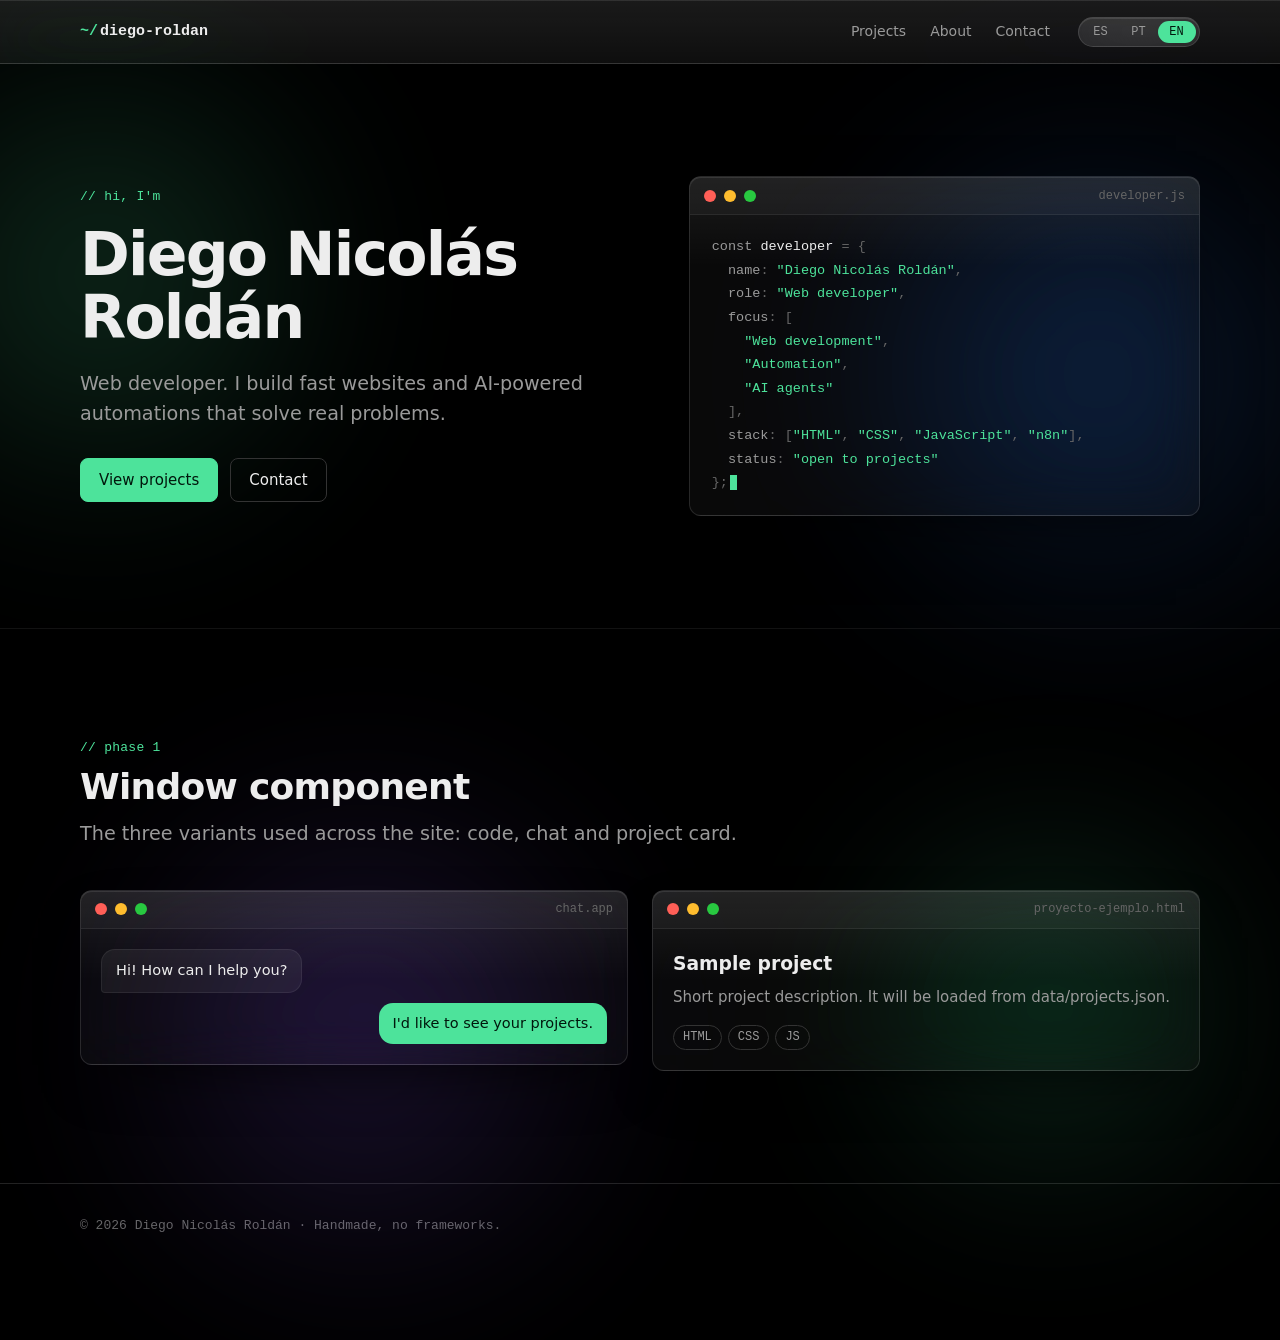
==== commit 4fc2c6c2: "Estilo liquid glass en ventana, header y selector; fondo con manchas difusas - Variables --glass-* y" ====
--- a/index.html
+++ b/index.html
@@ -42,6 +42,7 @@
   <main id="main">
     <!-- Hero -->
     <section class="section">
+      <div class="ambient ambient--hero" aria-hidden="true"><span></span><span></span></div>
       <div class="container hero">
         <div class="hero__text">
           <p class="eyebrow" data-i18n="hero.eyebrow">// hola, soy</p>
@@ -77,6 +78,7 @@
 
     <!-- FASE 1 (temporal): vista previa de las variantes de ventana. Se elimina en la Fase 2. -->
     <section class="section" id="proyectos">
+      <div class="ambient ambient--preview" aria-hidden="true"><span></span><span></span></div>
       <div class="container">
         <div class="section-head">
           <p class="eyebrow" data-i18n="preview.eyebrow">// fase 1</p>
--- a/css/base.css
+++ b/css/base.css
@@ -14,6 +14,25 @@
   --dim: #666;
   --accent: #4de39b;            /* único color de acento */
   --accent-ink: #00170c;        /* texto sobre fondo de acento */
+  --accent-hover: #6febb0;
+
+  /* Manchas de fondo (provisorias hasta definir la paleta) */
+  --blob-1: #4de39b;
+  --blob-2: #3b82f6;
+  --blob-3: #8b5cf6;
+  --blob-opacity: .22;
+  --blob-blur: clamp(50px, 8vw, 90px);
+
+  /* Vidrio */
+  --glass-bg: rgba(255, 255, 255, .035);
+  --glass-bg-strong: rgba(255, 255, 255, .06);    /* barras y elementos chicos */
+  --glass-fallback: #101012;                       /* sin backdrop-filter */
+  --glass-border: rgba(255, 255, 255, .12);
+  --glass-border-soft: rgba(255, 255, 255, .07);   /* separadores internos */
+  --glass-blur: blur(24px) saturate(160%);
+  --glass-shine: linear-gradient(180deg, rgba(255, 255, 255, .07), rgba(255, 255, 255, 0) 90px);
+  --glass-highlight: inset 0 1px 0 rgba(255, 255, 255, .10);
+  --glass-shadow: 0 24px 60px -24px rgba(0, 0, 0, .8);
 
   /* Tipografía (sin fuentes externas: la CSP sólo permite 'self') */
   --font-sans: system-ui, -apple-system, "Segoe UI", Roboto, "Helvetica Neue", Arial, sans-serif;
@@ -44,6 +63,7 @@
 body {
   margin: 0;
   min-height: 100vh;
+  overflow-x: clip;   /* las manchas de fondo se salen por los costados */
   background: var(--bg);
   color: var(--text);
   font: 400 16px/1.6 var(--font-sans);
@@ -71,8 +91,40 @@
   margin-inline: auto;
 }
 
-.section { padding-block: clamp(64px, 10vw, 112px); }
-.section + .section { border-top: 1px solid var(--line); }
+.section {
+  position: relative;
+  isolation: isolate;   /* el fondo ambiental (z-index: -1) queda dentro de la sección */
+  padding-block: clamp(64px, 10vw, 112px);
+}
+.section + .section { border-top: 1px solid var(--glass-border-soft); }
+
+/* Fondo ambiental ---------------------------------------------------------
+   <div class="ambient" aria-hidden="true"><span></span><span></span></div>
+   Manchas muy difusas detrás del contenido para que el vidrio refracte algo.
+   ------------------------------------------------------------------------- */
+
+.ambient {
+  position: absolute;
+  inset: 0;
+  z-index: -1;
+  pointer-events: none;
+}
+
+.ambient span {
+  position: absolute;
+  width: min(var(--size, 520px), 95vw);
+  aspect-ratio: 1;
+  border-radius: 50%;
+  background: radial-gradient(circle, var(--c) 0%, transparent 68%);
+  opacity: var(--blob-opacity);
+  filter: blur(var(--blob-blur));
+  animation: drift 48s ease-in-out infinite alternate;
+  will-change: transform;
+}
+
+@keyframes drift {
+  to { transform: translate3d(40px, -30px, 0) scale(1.06); }
+}
 
 /* Tipografía -------------------------------------------------------------- */
 
@@ -134,4 +186,5 @@
     animation-iteration-count: 1 !important;
     transition-duration: .01ms !important;
   }
+  .ambient span { animation: none !important; }
 }
--- a/css/components.css
+++ b/css/components.css
@@ -1,6 +1,26 @@
 /* ==========================================================================
    Componentes
    ========================================================================== */
+
+/* Vidrio ------------------------------------------------------------------
+   Superficie compartida por la ventana, el header y el selector de idioma.
+   ------------------------------------------------------------------------- */
+
+.window,
+.site-header,
+.lang-switch {
+  background: var(--glass-shine), var(--glass-bg);
+  -webkit-backdrop-filter: var(--glass-blur);
+  backdrop-filter: var(--glass-blur);
+  border: 1px solid var(--glass-border);
+  box-shadow: var(--glass-highlight), var(--glass-shadow);
+}
+
+@supports not ((backdrop-filter: blur(1px)) or (-webkit-backdrop-filter: blur(1px))) {
+  .window,
+  .site-header,
+  .lang-switch { background: var(--glass-shine), var(--glass-fallback); }
+}
 
 /* Header ------------------------------------------------------------------ */
 
@@ -9,10 +29,8 @@
   top: 0;
   z-index: 100;
   height: var(--header-h);
-  background: rgba(0, 0, 0, .8);
-  backdrop-filter: blur(12px);
-  -webkit-backdrop-filter: blur(12px);
-  border-bottom: 1px solid var(--line);
+  border-width: 0 0 1px;
+  box-shadow: var(--glass-highlight);
 }
 
 .site-header .container {
@@ -58,8 +76,8 @@
 .lang-switch {
   display: inline-flex;
   padding: 3px;
-  border: 1px solid var(--line-strong);
   border-radius: 999px;
+  box-shadow: var(--glass-highlight);
 }
 
 .lang-switch button {
@@ -92,11 +110,8 @@
 .window {
   display: flex;
   flex-direction: column;
-  background: var(--surface);
-  border: 1px solid var(--line);
   border-radius: var(--radius);
   overflow: hidden;
-  box-shadow: 0 24px 60px -20px rgba(0, 0, 0, .9);
 }
 
 .window__bar {
@@ -106,8 +121,8 @@
   gap: 12px;
   height: 38px;
   padding-inline: 14px;
-  background: var(--surface-2);
-  border-bottom: 1px solid var(--line);
+  background: var(--glass-bg);
+  border-bottom: 1px solid var(--glass-border-soft);
   flex-shrink: 0;
 }
 
@@ -151,7 +166,7 @@
   transition: border-color var(--dur) var(--ease);
 }
 .window--link:hover,
-.window--link:focus-within { border-color: var(--line-strong); }
+.window--link:focus-within { border-color: rgba(255, 255, 255, .22); }
 
 /* Resaltado de sintaxis — escala de grises + acento */
 .tok-kw   { color: var(--muted); }
@@ -193,7 +208,7 @@
   border-color: var(--accent);
   color: var(--accent-ink);
 }
-.btn--primary:hover { background: #6febb0; border-color: #6febb0; }
+.btn--primary:hover { background: var(--accent-hover); border-color: var(--accent-hover); }
 
 /* Chat (estructura base; la lógica llega en otra fase) ------------------- */
 
@@ -208,8 +223,8 @@
 }
 .chat__msg--bot {
   align-self: flex-start;
-  background: var(--surface-2);
-  border: 1px solid var(--line);
+  background: var(--glass-bg-strong);
+  border: 1px solid var(--glass-border-soft);
   border-bottom-left-radius: 4px;
 }
 .chat__msg--user {
--- a/css/layout.css
+++ b/css/layout.css
@@ -1,6 +1,18 @@
 /* ==========================================================================
    Secciones de la página
    ========================================================================== */
+
+/* Fondo ambiental: posición de las manchas por sección -------------------- */
+
+.ambient--hero span:nth-child(1) { --c: var(--blob-1); --size: 560px; top: -12%;  left: -14%; }
+.ambient--hero span:nth-child(2) { --c: var(--blob-2); --size: 620px; top: 0;     right: -10%; animation-delay: -20s; }
+.ambient--preview span:nth-child(1) { --c: var(--blob-3); --size: 600px; top: 20%;  left: 5%; animation-delay: -10s; }
+.ambient--preview span:nth-child(2) { --c: var(--blob-1); --size: 460px; bottom: -10%; right: 0; animation-delay: -32s; }
+
+@media (max-width: 880px) {
+  /* hero en una columna: la mancha azul baja detrás de developer.js */
+  .ambient--hero span:nth-child(2) { top: auto; bottom: 0; }
+}
 
 /* Hero -------------------------------------------------------------------- */
 
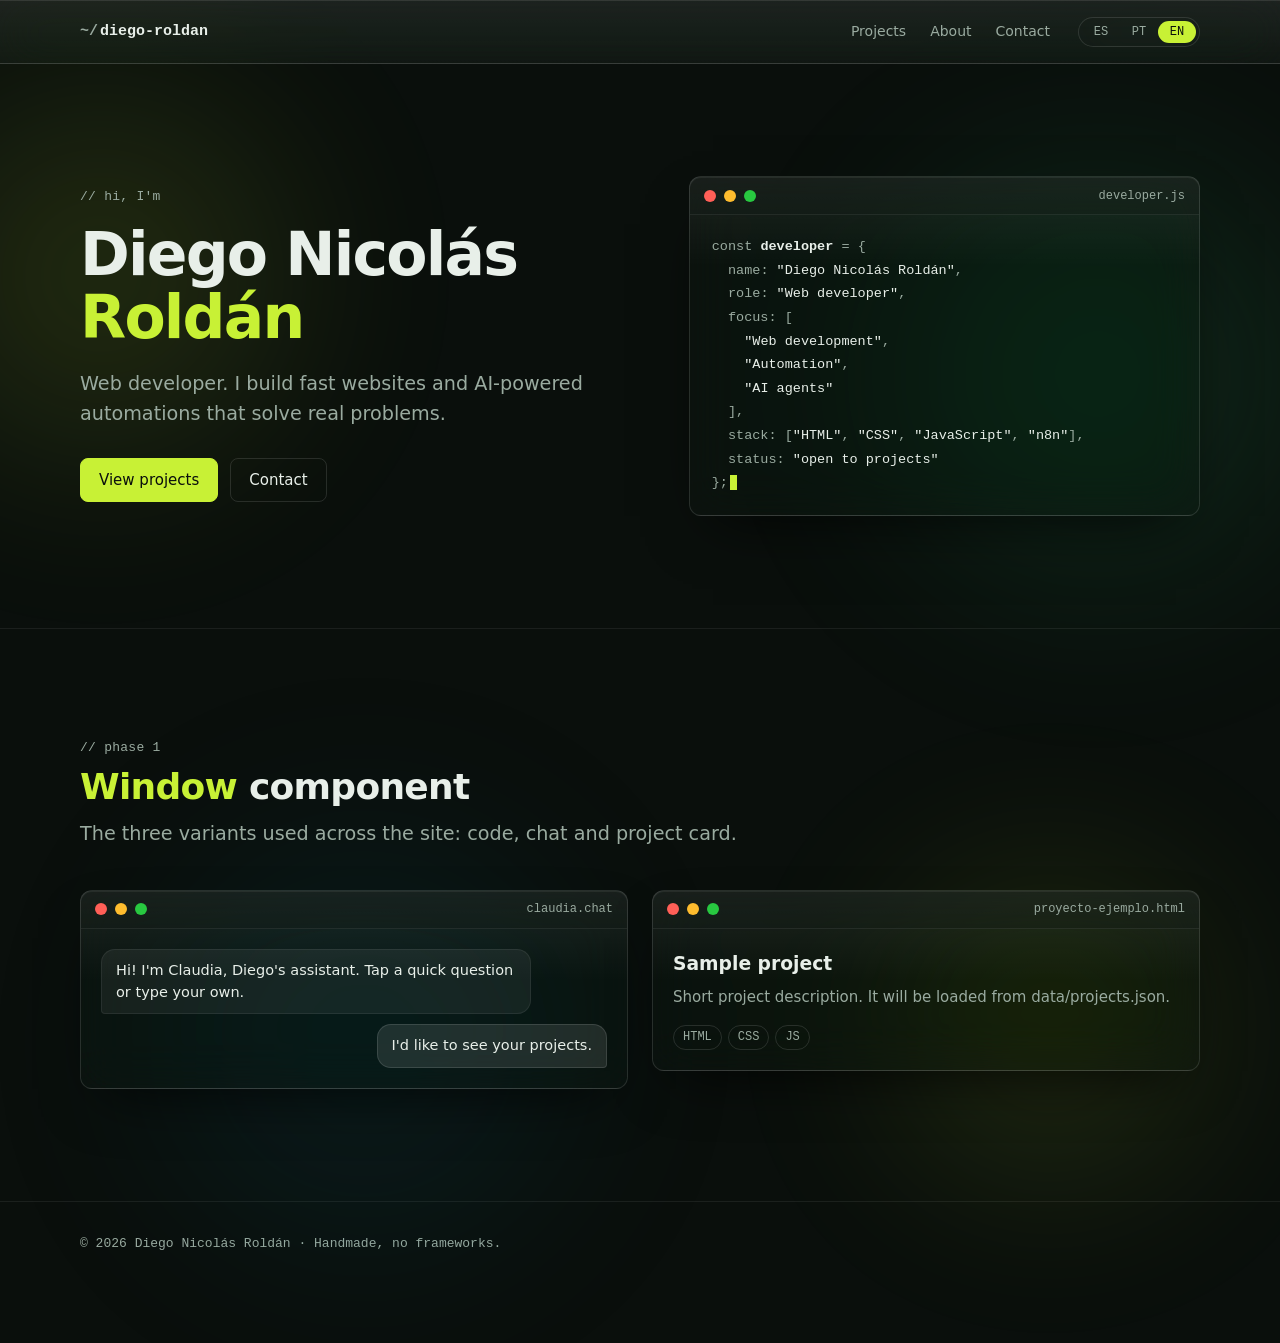
==== commit afeb5be7: "Paleta Noctua y regla del acento lima - Variables de color en base.css (--bg, --surface, --text, --m" ====
--- a/index.html
+++ b/index.html
@@ -4,7 +4,7 @@
   <meta charset="utf-8">
   <meta name="viewport" content="width=device-width, initial-scale=1, viewport-fit=cover">
   <meta name="color-scheme" content="dark">
-  <meta name="theme-color" content="#000000">
+  <meta name="theme-color" content="#0a0f0c">
   <title data-i18n="meta.title">Diego Nicolás Roldán — Desarrollador web</title>
   <meta name="description" data-i18n-attr="content:meta.description" content="Portfolio de Diego Nicolás Roldán: desarrollo web, automatización e inteligencia artificial.">
   <meta property="og:title" content="Diego Nicolás Roldán — Desarrollador web">
@@ -21,7 +21,7 @@
 
   <header class="site-header">
     <div class="container">
-      <a class="brand" href="#main"><span class="accent">~/</span>diego-roldan</a>
+      <a class="brand" href="#main"><span class="brand__path">~/</span>diego-roldan</a>
 
       <nav class="nav" data-i18n-attr="aria-label:a11y.nav" aria-label="Navegación principal">
         <ul class="nav__links">
@@ -46,7 +46,7 @@
       <div class="container hero">
         <div class="hero__text">
           <p class="eyebrow" data-i18n="hero.eyebrow">// hola, soy</p>
-          <h1 class="title-xl" data-i18n="hero.title">Diego Nicolás Roldán</h1>
+          <h1 class="title-xl" data-i18n="hero.title">Diego Nicolás <em class="kw">Roldán</em></h1>
           <p class="lead" data-i18n="hero.lead">Desarrollador web. Construyo sitios rápidos y automatizaciones con IA que resuelven problemas reales.</p>
           <div class="hero__actions">
             <a class="btn btn--primary" href="#proyectos" data-i18n="hero.ctaProjects">Ver proyectos</a>
@@ -82,7 +82,7 @@
       <div class="container">
         <div class="section-head">
           <p class="eyebrow" data-i18n="preview.eyebrow">// fase 1</p>
-          <h2 class="section-title" data-i18n="preview.title">Componente ventana</h2>
+          <h2 class="section-title" data-i18n="preview.title">Componente <em class="kw">ventana</em></h2>
           <p class="lead" data-i18n="preview.lead">Las tres variantes que se usarán en el sitio: código, chat y tarjeta de proyecto.</p>
         </div>
 
@@ -90,10 +90,10 @@
           <div class="window">
             <div class="window__bar">
               <span class="window__dots" aria-hidden="true"><i></i><i></i><i></i></span>
-              <span class="window__title">chat.app</span>
+              <span class="window__title">claudia.chat</span>
             </div>
             <div class="window__body chat">
-              <p class="chat__msg chat__msg--bot" data-i18n="preview.chatBot">¡Hola! ¿En qué te puedo ayudar?</p>
+              <p class="chat__msg chat__msg--bot" data-i18n="preview.chatBot">¡Hola! Soy Claudia, la asistente de Diego. Tocá una pregunta rápida o escribí la tuya.</p>
               <p class="chat__msg chat__msg--user" data-i18n="preview.chatUser">Quiero ver tus proyectos.</p>
             </div>
           </div>
--- a/css/base.css
+++ b/css/base.css
@@ -3,30 +3,27 @@
    ========================================================================== */
 
 :root {
-  /* Color */
-  --bg: #000;
-  --surface: #0b0b0b;
-  --surface-2: #121212;
-  --line: #222;
-  --line-strong: #333;
-  --text: #ededed;
-  --muted: #9a9a9a;
-  --dim: #666;
-  --accent: #4de39b;            /* único color de acento */
-  --accent-ink: #00170c;        /* texto sobre fondo de acento */
-  --accent-hover: #6febb0;
+  /* Color — paleta Noctua */
+  --bg: #0a0f0c;
+  --surface: #121a15;
+  --text: #e8efe9;
+  --muted: #9aaba0;
+  /* Lima: sólo botones primarios, estados activos y una palabra clave por título */
+  --accent: #c8f135;
+  --on-accent: #0a0f0c;
+  --accent-hover: #d6f55e;
 
-  /* Manchas de fondo (provisorias hasta definir la paleta) */
-  --blob-1: #4de39b;
-  --blob-2: #3b82f6;
-  --blob-3: #8b5cf6;
-  --blob-opacity: .22;
+  /* Manchas de fondo */
+  --blob-1: #c8f135;
+  --blob-2: #3ddc84;
+  --blob-3: #0e7490;
+  --blob-opacity: .18;
   --blob-blur: clamp(50px, 8vw, 90px);
 
   /* Vidrio */
-  --glass-bg: rgba(255, 255, 255, .035);
+  --glass-bg: rgba(18, 26, 21, .35);               /* --surface translúcido: apaga las manchas detrás del texto (AA) */
   --glass-bg-strong: rgba(255, 255, 255, .06);    /* barras y elementos chicos */
-  --glass-fallback: #101012;                       /* sin backdrop-filter */
+  --glass-fallback: var(--surface);                /* sin backdrop-filter */
   --glass-border: rgba(255, 255, 255, .12);
   --glass-border-soft: rgba(255, 255, 255, .07);   /* separadores internos */
   --glass-blur: blur(24px) saturate(160%);
@@ -76,7 +73,7 @@
 h1, h2, h3, p { margin: 0; }
 code, pre { font-family: var(--font-mono); }
 
-::selection { background: var(--accent); color: var(--accent-ink); }
+::selection { background: var(--accent); color: var(--on-accent); }
 
 :focus-visible {
   outline: 2px solid var(--accent);
@@ -130,7 +127,7 @@
 
 .eyebrow {
   font: 500 13px/1 var(--font-mono);
-  color: var(--accent);
+  color: var(--muted);
   letter-spacing: .02em;
 }
 
@@ -155,7 +152,7 @@
 }
 
 .muted { color: var(--muted); }
-.accent { color: var(--accent); }
+.kw { color: var(--accent); font-style: normal; }   /* palabra clave del título: *así* en i18n */
 
 /* Utilidades -------------------------------------------------------------- */
 
@@ -173,7 +170,7 @@
   z-index: 1000;
   padding: 8px 14px;
   background: var(--accent);
-  color: var(--accent-ink);
+  color: var(--on-accent);
   border-radius: var(--radius-sm);
   font-weight: 600;
   transform: translateY(-200%);
--- a/css/components.css
+++ b/css/components.css
@@ -45,7 +45,7 @@
   font: 600 15px/1 var(--font-mono);
   white-space: nowrap;
 }
-.brand .accent { margin-right: 2px; }
+.brand__path { color: var(--muted); margin-right: 2px; }
 
 .nav {
   display: flex;
@@ -77,7 +77,8 @@
   display: inline-flex;
   padding: 3px;
   border-radius: 999px;
-  box-shadow: var(--glass-highlight);
+  background: var(--glass-bg);       /* ya está sobre el vidrio del header: sin segundo brillo */
+  box-shadow: none;
 }
 
 .lang-switch button {
@@ -94,7 +95,7 @@
 .lang-switch button:hover { color: var(--text); }
 .lang-switch button[aria-pressed="true"] {
   background: var(--accent);
-  color: var(--accent-ink);
+  color: var(--on-accent);
 }
 
 /* Ventana macOS -----------------------------------------------------------
@@ -138,7 +139,7 @@
 
 .window__title {
   font: 400 12px/1 var(--font-mono);
-  color: var(--dim);
+  color: var(--muted);
   overflow: hidden;
   text-overflow: ellipsis;
   white-space: nowrap;
@@ -168,13 +169,13 @@
 .window--link:hover,
 .window--link:focus-within { border-color: rgba(255, 255, 255, .22); }
 
-/* Resaltado de sintaxis — escala de grises + acento */
+/* Resaltado de sintaxis — sólo --text y --muted (el lima queda para el cursor) */
 .tok-kw   { color: var(--muted); }
-.tok-var  { color: var(--text); }
+.tok-var  { color: var(--text); font-weight: 600; }
 .tok-key  { color: var(--muted); }
-.tok-str  { color: var(--accent); }
-.tok-punc { color: var(--dim); }
-.tok-com  { color: var(--dim); font-style: italic; }
+.tok-str  { color: var(--text); }
+.tok-punc { color: var(--muted); }
+.tok-com  { color: var(--muted); font-style: italic; }
 
 .cursor {
   display: inline-block;
@@ -195,18 +196,18 @@
   gap: 8px;
   height: 44px;
   padding-inline: 18px;
-  border: 1px solid var(--line-strong);
+  border: 1px solid var(--glass-border);
   border-radius: var(--radius-sm);
   font-size: 15px;
   font-weight: 500;
   transition: border-color var(--dur) var(--ease), background-color var(--dur) var(--ease);
 }
-.btn:hover { border-color: var(--muted); }
+.btn:hover { border-color: rgba(255, 255, 255, .28); }
 
 .btn--primary {
   background: var(--accent);
   border-color: var(--accent);
-  color: var(--accent-ink);
+  color: var(--on-accent);
 }
 .btn--primary:hover { background: var(--accent-hover); border-color: var(--accent-hover); }
 
@@ -229,8 +230,8 @@
 }
 .chat__msg--user {
   align-self: flex-end;
-  background: var(--accent);
-  color: var(--accent-ink);
+  background: rgba(255, 255, 255, .10);
+  border: 1px solid var(--glass-border);
   border-bottom-right-radius: 4px;
 }
 
@@ -248,7 +249,7 @@
 }
 .tags li {
   padding: 3px 9px;
-  border: 1px solid var(--line-strong);
+  border: 1px solid var(--glass-border);
   border-radius: 999px;
   font: 400 12px/1.4 var(--font-mono);
   color: var(--muted);
--- a/css/layout.css
+++ b/css/layout.css
@@ -58,7 +58,7 @@
 
 .site-footer {
   padding-block: 32px;
-  border-top: 1px solid var(--line);
+  border-top: 1px solid var(--glass-border-soft);
   font: 400 13px/1.5 var(--font-mono);
-  color: var(--dim);
+  color: var(--muted);
 }
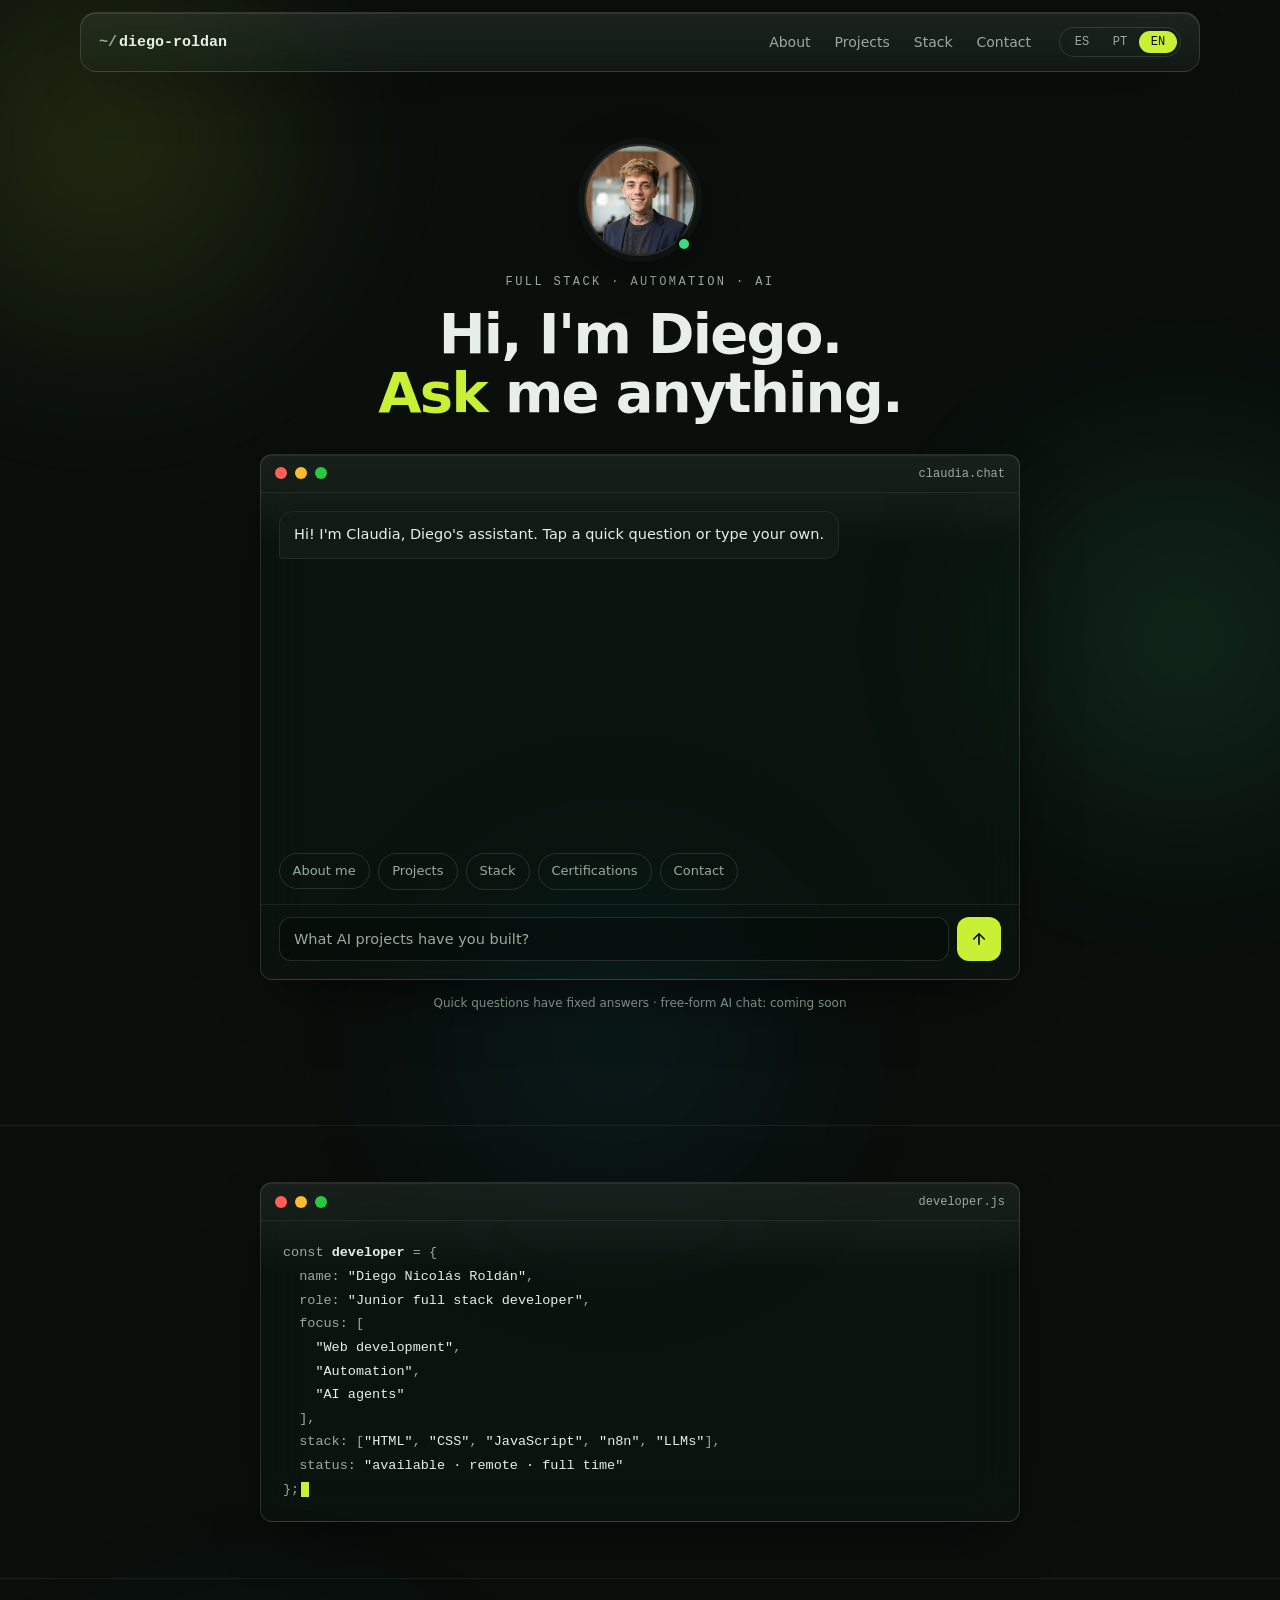
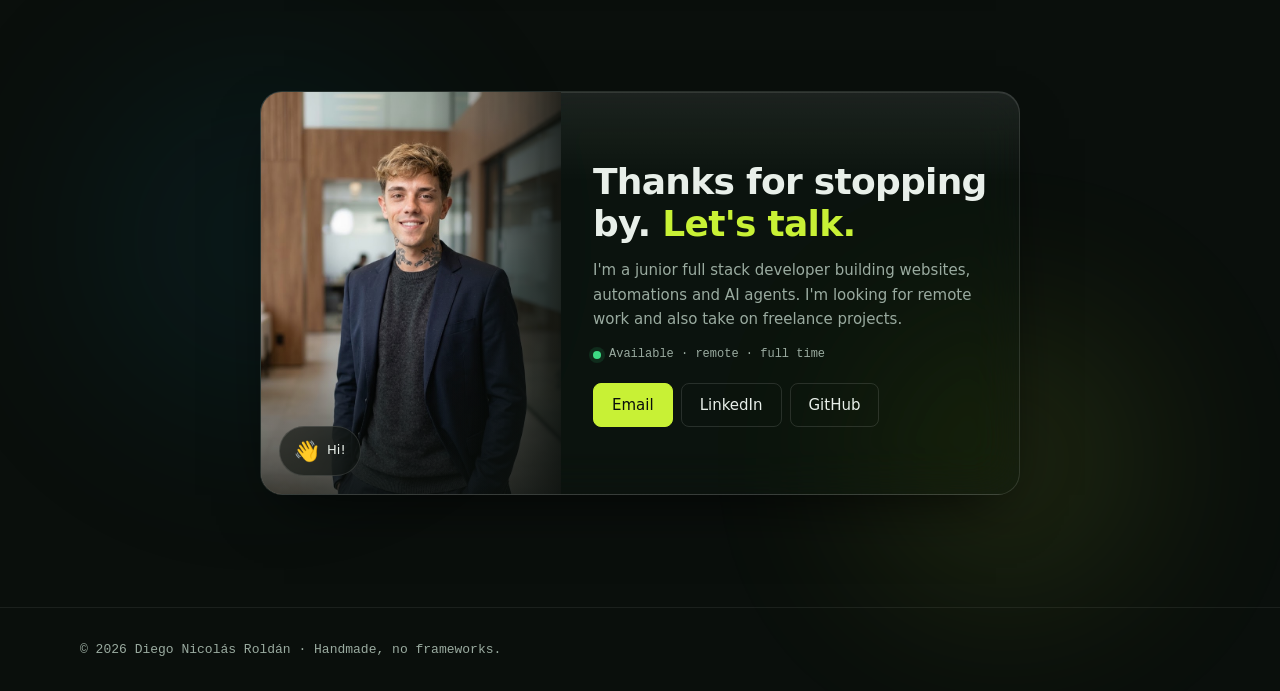
==== commit 50faac56: "Portfolio v2 — Fase 2: hero con chat de Claudia y sección de cierre - Hero: avatar, kicker y título;" ====
--- a/index.html
+++ b/index.html
@@ -5,9 +5,9 @@
   <meta name="viewport" content="width=device-width, initial-scale=1, viewport-fit=cover">
   <meta name="color-scheme" content="dark">
   <meta name="theme-color" content="#0a0f0c">
-  <title data-i18n="meta.title">Diego Nicolás Roldán — Desarrollador web</title>
+  <title data-i18n="meta.title">Diego Nicolás Roldán — Desarrollador full stack</title>
   <meta name="description" data-i18n-attr="content:meta.description" content="Portfolio de Diego Nicolás Roldán: desarrollo web, automatización e inteligencia artificial.">
-  <meta property="og:title" content="Diego Nicolás Roldán — Desarrollador web">
+  <meta property="og:title" content="Diego Nicolás Roldán — Desarrollador full stack">
   <meta property="og:type" content="website">
   <link rel="icon" type="image/png" href="img/favicon.png">
   <link rel="apple-touch-icon" href="img/apple-touch-icon.png">
@@ -25,8 +25,9 @@
 
       <nav class="nav" data-i18n-attr="aria-label:a11y.nav" aria-label="Navegación principal">
         <ul class="nav__links">
-          <li><a href="#proyectos" data-i18n="nav.projects">Proyectos</a></li>
-          <li><a href="#sobre-mi" data-i18n="nav.about">Sobre mí</a></li>
+          <li><a href="#chat" data-ask="about" data-i18n="nav.about">Sobre mí</a></li>
+          <li><a href="#chat" data-ask="projects" data-i18n="nav.projects">Proyectos</a></li>
+          <li><a href="#chat" data-ask="stack" data-i18n="nav.stack">Stack</a></li>
           <li><a href="#contacto" data-i18n="nav.contact">Contacto</a></li>
         </ul>
 
@@ -40,20 +41,54 @@
   </header>
 
   <main id="main">
-    <!-- Hero -->
-    <section class="section">
-      <div class="ambient ambient--hero" aria-hidden="true"><span></span><span></span></div>
-      <div class="container hero">
-        <div class="hero__text">
-          <p class="eyebrow" data-i18n="hero.eyebrow">// hola, soy</p>
-          <h1 class="title-xl" data-i18n="hero.title">Diego Nicolás <em class="kw">Roldán</em></h1>
-          <p class="lead" data-i18n="hero.lead">Desarrollador web. Construyo sitios rápidos y automatizaciones con IA que resuelven problemas reales.</p>
-          <div class="hero__actions">
-            <a class="btn btn--primary" href="#proyectos" data-i18n="hero.ctaProjects">Ver proyectos</a>
-            <a class="btn" href="#contacto" data-i18n="hero.ctaContact">Contacto</a>
+    <!-- Hero: presentación + chat con Claudia -->
+    <section class="section hero">
+      <div class="ambient ambient--hero" aria-hidden="true"><span></span><span></span><span></span></div>
+
+      <div class="container hero__inner">
+        <div class="intro">
+          <div class="avatar">
+            <img src="img/avatar.jpg" width="112" height="112" alt="Foto de Diego Nicolás Roldán" data-i18n-attr="alt:a11y.photo">
+            <span class="avatar__status" aria-hidden="true"></span>
           </div>
+          <p class="kicker" data-i18n="hero.kicker">Full stack · Automatización · IA</p>
+          <h1 class="title-xl" data-i18n="hero.title">Hola, soy Diego. <em class="kw">Preguntame</em> lo que quieras.</h1>
         </div>
 
+        <div class="window chat" id="chat">
+          <div class="window__bar">
+            <span class="window__dots" aria-hidden="true"><i></i><i></i><i></i></span>
+            <span class="window__title">claudia.chat</span>
+          </div>
+
+          <div class="chat__log" role="log" aria-live="polite" tabindex="0" data-i18n-attr="aria-label:a11y.chatLog" aria-label="Conversación con Claudia">
+            <div class="chat__msg chat__msg--bot"><p data-i18n="chat.greeting">¡Hola! Soy Claudia, la asistente de Diego. Tocá una pregunta rápida o escribí la tuya.</p></div>
+          </div>
+
+          <div class="chat__chips" role="group" data-i18n-attr="aria-label:a11y.chips" aria-label="Preguntas rápidas">
+            <button type="button" class="chip" data-ask="about" aria-pressed="false" data-i18n="chat.chips.about">Sobre mí</button>
+            <button type="button" class="chip" data-ask="projects" aria-pressed="false" data-i18n="chat.chips.projects">Proyectos</button>
+            <button type="button" class="chip" data-ask="stack" aria-pressed="false" data-i18n="chat.chips.stack">Stack</button>
+            <button type="button" class="chip" data-ask="certs" aria-pressed="false" data-i18n="chat.chips.certs">Certificaciones</button>
+            <button type="button" class="chip" data-ask="contact" aria-pressed="false" data-i18n="chat.chips.contact">Contacto</button>
+          </div>
+
+          <form class="chat__form">
+            <label class="sr-only" for="chat-input" data-i18n="a11y.input">Escribí tu pregunta</label>
+            <input class="chat__input" id="chat-input" type="text" maxlength="300" autocomplete="off" placeholder="¿Qué proyectos hiciste con IA?" data-i18n-attr="placeholder:chat.placeholder">
+            <button class="chat__send" type="submit" data-i18n-attr="aria-label:a11y.send" aria-label="Enviar">
+              <svg viewBox="0 0 24 24" width="18" height="18" aria-hidden="true"><path d="M12 19V5M5 12l7-7 7 7" fill="none" stroke="currentColor" stroke-width="2.2" stroke-linecap="round" stroke-linejoin="round"/></svg>
+            </button>
+          </form>
+        </div>
+
+        <p class="chat__note" data-i18n="chat.note">Las preguntas rápidas tienen respuestas fijas · texto libre con IA: próximamente</p>
+      </div>
+    </section>
+
+    <!-- developer.js -->
+    <section class="section section--tight">
+      <div class="container narrow">
         <div class="window window--code">
           <div class="window__bar">
             <span class="window__dots" aria-hidden="true"><i></i><i></i><i></i></span>
@@ -62,64 +97,43 @@
           <div class="window__body">
 <pre><code><span class="tok-kw">const</span> <span class="tok-var">developer</span> <span class="tok-punc">=</span> <span class="tok-punc">{</span>
   <span class="tok-key">name</span><span class="tok-punc">:</span> <span class="tok-str">"Diego Nicolás Roldán"</span><span class="tok-punc">,</span>
-  <span class="tok-key">role</span><span class="tok-punc">:</span> <span class="tok-str">"<span data-i18n="code.role">Desarrollador web</span>"</span><span class="tok-punc">,</span>
+  <span class="tok-key">role</span><span class="tok-punc">:</span> <span class="tok-str">"<span data-i18n="code.role">Desarrollador full stack jr.</span>"</span><span class="tok-punc">,</span>
   <span class="tok-key">focus</span><span class="tok-punc">: [</span>
     <span class="tok-str">"<span data-i18n="code.focus1">Desarrollo web</span>"</span><span class="tok-punc">,</span>
     <span class="tok-str">"<span data-i18n="code.focus2">Automatización</span>"</span><span class="tok-punc">,</span>
     <span class="tok-str">"<span data-i18n="code.focus3">Agentes IA</span>"</span>
   <span class="tok-punc">],</span>
-  <span class="tok-key">stack</span><span class="tok-punc">: [</span><span class="tok-str">"HTML"</span><span class="tok-punc">,</span> <span class="tok-str">"CSS"</span><span class="tok-punc">,</span> <span class="tok-str">"JavaScript"</span><span class="tok-punc">,</span> <span class="tok-str">"n8n"</span><span class="tok-punc">],</span>
-  <span class="tok-key">status</span><span class="tok-punc">:</span> <span class="tok-str">"<span data-i18n="code.status">disponible para proyectos</span>"</span>
+  <span class="tok-key">stack</span><span class="tok-punc">: [</span><span class="tok-str">"HTML"</span><span class="tok-punc">,</span> <span class="tok-str">"CSS"</span><span class="tok-punc">,</span> <span class="tok-str">"JavaScript"</span><span class="tok-punc">,</span> <span class="tok-str">"n8n"</span><span class="tok-punc">,</span> <span class="tok-str">"LLMs"</span><span class="tok-punc">],</span>
+  <span class="tok-key">status</span><span class="tok-punc">:</span> <span class="tok-str">"<span data-i18n="code.status">disponible · remoto · full time</span>"</span>
 <span class="tok-punc">};</span><span class="cursor" aria-hidden="true"></span></code></pre>
           </div>
         </div>
       </div>
     </section>
 
-    <!-- FASE 1 (temporal): vista previa de las variantes de ventana. Se elimina en la Fase 2. -->
-    <section class="section" id="proyectos">
-      <div class="ambient ambient--preview" aria-hidden="true"><span></span><span></span></div>
-      <div class="container">
-        <div class="section-head">
-          <p class="eyebrow" data-i18n="preview.eyebrow">// fase 1</p>
-          <h2 class="section-title" data-i18n="preview.title">Componente <em class="kw">ventana</em></h2>
-          <p class="lead" data-i18n="preview.lead">Las tres variantes que se usarán en el sitio: código, chat y tarjeta de proyecto.</p>
-        </div>
+    <!-- Cierre -->
+    <section class="section" id="contacto">
+      <div class="ambient ambient--outro" aria-hidden="true"><span></span><span></span></div>
 
-        <div class="preview-grid">
-          <div class="window">
-            <div class="window__bar">
-              <span class="window__dots" aria-hidden="true"><i></i><i></i><i></i></span>
-              <span class="window__title">claudia.chat</span>
-            </div>
-            <div class="window__body chat">
-              <p class="chat__msg chat__msg--bot" data-i18n="preview.chatBot">¡Hola! Soy Claudia, la asistente de Diego. Tocá una pregunta rápida o escribí la tuya.</p>
-              <p class="chat__msg chat__msg--user" data-i18n="preview.chatUser">Quiero ver tus proyectos.</p>
+      <div class="container narrow">
+        <article class="outro">
+          <div class="outro__photo">
+            <img src="img/diego-roldan.jpg" width="765" height="1024" alt="" loading="lazy">
+            <span class="outro__wave"><span class="hand" aria-hidden="true">👋</span> <span data-i18n="outro.wave">¡Hola!</span></span>
+          </div>
+          <div class="outro__text">
+            <h2 class="section-title" data-i18n="outro.title">Gracias por pasar. <em class="kw">Hablemos.</em></h2>
+            <p data-i18n="outro.text">Soy desarrollador full stack jr. y construyo sitios, automatizaciones y agentes de IA. Busco trabajo remoto y también tomo proyectos freelance.</p>
+            <p class="status"><i aria-hidden="true"></i><span data-i18n="outro.status">Disponible · remoto · full time</span></p>
+            <div class="outro__links">
+              <a class="btn btn--primary" href="mailto:diegoroldan.work@gmail.com">Email</a>
+              <a class="btn" href="https://www.linkedin.com/in/diegonicolasroldan/" target="_blank" rel="noopener">LinkedIn <span class="sr-only" data-i18n="a11y.newTab">(se abre en una pestaña nueva)</span></a>
+              <a class="btn" href="https://github.com/diegoroldanwork" target="_blank" rel="noopener">GitHub <span class="sr-only" data-i18n="a11y.newTab">(se abre en una pestaña nueva)</span></a>
             </div>
           </div>
-
-          <article class="window window--link">
-            <div class="window__bar">
-              <span class="window__dots" aria-hidden="true"><i></i><i></i><i></i></span>
-              <span class="window__title">proyecto-ejemplo.html</span>
-            </div>
-            <div class="window__body">
-              <h3 data-i18n="preview.projectTitle">Proyecto de ejemplo</h3>
-              <p class="project__desc" data-i18n="preview.projectDesc">Descripción breve del proyecto. Se cargará desde data/projects.json.</p>
-              <ul class="tags">
-                <li>HTML</li>
-                <li>CSS</li>
-                <li>JS</li>
-              </ul>
-            </div>
-          </article>
-        </div>
+        </article>
       </div>
     </section>
-
-    <!-- Fases siguientes -->
-    <section class="section" id="sobre-mi" hidden></section>
-    <section class="section" id="contacto" hidden></section>
   </main>
 
   <footer class="site-footer">
--- a/css/base.css
+++ b/css/base.css
@@ -12,6 +12,7 @@
   --accent: #c8f135;
   --on-accent: #0a0f0c;
   --accent-hover: #d6f55e;
+  --ok: #3ddc84;                /* punto de estado "disponible" */
 
   /* Manchas de fondo */
   --blob-1: #c8f135;
@@ -22,7 +23,6 @@
 
   /* Vidrio */
   --glass-bg: rgba(18, 26, 21, .35);               /* --surface translúcido: apaga las manchas detrás del texto (AA) */
-  --glass-bg-strong: rgba(255, 255, 255, .06);    /* barras y elementos chicos */
   --glass-fallback: var(--surface);                /* sin backdrop-filter */
   --glass-border: rgba(255, 255, 255, .12);
   --glass-border-soft: rgba(255, 255, 255, .07);   /* separadores internos */
@@ -40,7 +40,7 @@
   --gutter: clamp(20px, 4vw, 40px);
   --radius: 12px;
   --radius-sm: 8px;
-  --header-h: 64px;
+  --header-h: 60px;
 
   /* Movimiento */
   --ease: cubic-bezier(.2, .7, .2, 1);
@@ -54,7 +54,7 @@
 html {
   color-scheme: dark;
   -webkit-text-size-adjust: 100%;
-  scroll-padding-top: calc(var(--header-h) + 16px);
+  scroll-padding-top: calc(var(--header-h) + 28px);
 }
 
 body {
--- a/css/components.css
+++ b/css/components.css
@@ -3,12 +3,14 @@
    ========================================================================== */
 
 /* Vidrio ------------------------------------------------------------------
-   Superficie compartida por la ventana, el header y el selector de idioma.
+   Superficie compartida por la ventana, el header, el selector de idioma
+   y la tarjeta de cierre.
    ------------------------------------------------------------------------- */
 
 .window,
 .site-header,
-.lang-switch {
+.lang-switch,
+.outro {
   background: var(--glass-shine), var(--glass-bg);
   -webkit-backdrop-filter: var(--glass-blur);
   backdrop-filter: var(--glass-blur);
@@ -19,22 +21,27 @@
 @supports not ((backdrop-filter: blur(1px)) or (-webkit-backdrop-filter: blur(1px))) {
   .window,
   .site-header,
-  .lang-switch { background: var(--glass-shine), var(--glass-fallback); }
+  .lang-switch,
+  .outro { background: var(--glass-shine), var(--glass-fallback); }
 }
 
 /* Header ------------------------------------------------------------------ */
 
+/* Barra flotante: se despega de los bordes como en la referencia */
 .site-header {
   position: sticky;
-  top: 0;
+  top: 12px;
   z-index: 100;
+  width: min(var(--max), 100% - 2 * var(--gutter));
   height: var(--header-h);
-  border-width: 0 0 1px;
-  box-shadow: var(--glass-highlight);
+  margin: 12px auto 0;
+  border-radius: 16px;
 }
 
 .site-header .container {
+  width: 100%;
   height: 100%;
+  padding-inline: 18px;
   display: flex;
   align-items: center;
   justify-content: space-between;
@@ -211,20 +218,39 @@
 }
 .btn--primary:hover { background: var(--accent-hover); border-color: var(--accent-hover); }
 
-/* Chat (estructura base; la lógica llega en otra fase) ------------------- */
-
-.chat { display: flex; flex-direction: column; gap: 10px; }
+.btn--sm {
+  height: 34px;
+  padding-inline: 12px;
+  font-size: 13px;
+  font-weight: 600;
+}
+
+/* Chat ------------------------------------------------------------------
+   Ventana con historial, chips de preguntas rápidas y campo de texto.
+   ------------------------------------------------------------------------- */
+
+.chat__log {
+  height: 360px;
+  overflow-y: auto;
+  padding: 18px;
+  display: flex;
+  flex-direction: column;
+  gap: 12px;
+  overscroll-behavior: contain;
+}
 
 .chat__msg {
   max-width: 85%;
-  padding: 10px 14px;
+  padding: 11px 14px;
   border-radius: 14px;
   font-size: 14.5px;
-  line-height: 1.5;
-}
+  line-height: 1.6;
+  overflow-wrap: anywhere;
+}
+.chat__msg strong { font-weight: 600; }
 .chat__msg--bot {
   align-self: flex-start;
-  background: var(--glass-bg-strong);
+  background: var(--surface);
   border: 1px solid var(--glass-border-soft);
   border-bottom-left-radius: 4px;
 }
@@ -235,9 +261,101 @@
   border-bottom-right-radius: 4px;
 }
 
-/* Tarjeta de proyecto (estructura base) ---------------------------------- */
-
-.project__desc { color: var(--muted); font-size: 15px; margin-top: 6px; }
+.chat__cards {
+  display: grid;
+  gap: 8px;
+  margin: 10px 0 0;
+  padding: 0;
+  list-style: none;
+}
+.chat__card {
+  padding: 10px 12px;
+  border: 1px solid var(--glass-border-soft);
+  border-radius: 10px;
+  background: rgba(255, 255, 255, .02);
+}
+.chat__card strong { display: block; font-size: 14px; }
+.chat__card span { font-size: 13px; color: var(--muted); }
+
+.chat__msg .tags { margin-top: 10px; }
+
+.chat__links {
+  display: flex;
+  flex-wrap: wrap;
+  gap: 8px;
+  margin-top: 12px;
+}
+
+.chat__chips {
+  display: flex;
+  flex-wrap: wrap;
+  gap: 8px;
+  padding: 0 18px 14px;
+}
+
+.chip {
+  padding: 7px 13px;
+  border: 1px solid var(--glass-border);
+  border-radius: 999px;
+  background: transparent;
+  color: var(--muted);
+  font-size: 13px;
+  cursor: pointer;
+  transition: color var(--dur) var(--ease), border-color var(--dur) var(--ease);
+}
+.chip:hover { color: var(--text); border-color: rgba(255, 255, 255, .28); }
+.chip[aria-pressed="true"] { color: var(--accent); border-color: var(--accent); }   /* estado activo */
+
+.chat__form {
+  display: flex;
+  gap: 8px;
+  padding: 12px 18px 18px;
+  border-top: 1px solid var(--glass-border-soft);
+}
+
+.chat__input {
+  flex: 1;
+  min-width: 0;
+  height: 44px;
+  padding-inline: 14px;
+  border: 1px solid var(--glass-border);
+  border-radius: 12px;
+  background: rgba(0, 0, 0, .25);
+  color: var(--text);
+  font: inherit;
+  font-size: 14.5px;
+}
+.chat__input::placeholder { color: var(--muted); opacity: 1; }
+.chat__input:focus { outline: none; border-color: var(--accent); }   /* estado activo */
+
+.chat__send {
+  display: grid;
+  place-items: center;
+  width: 44px;
+  height: 44px;
+  flex-shrink: 0;
+  border: 0;
+  border-radius: 12px;
+  background: var(--accent);
+  color: var(--on-accent);
+  cursor: pointer;
+  transition: background-color var(--dur) var(--ease);
+}
+.chat__send:hover { background: var(--accent-hover); }
+
+.typing { display: inline-flex; gap: 4px; padding-block: 6px; }
+.typing i {
+  width: 6px;
+  height: 6px;
+  border-radius: 50%;
+  background: var(--muted);
+  animation: typing 1s infinite;
+}
+.typing i:nth-child(2) { animation-delay: .15s; }
+.typing i:nth-child(3) { animation-delay: .3s; }
+@keyframes typing { 50% { opacity: .25; } }
+
+/* Tags -------------------------------------------------------------------- */
 
 .tags {
   display: flex;
@@ -254,3 +372,45 @@
   font: 400 12px/1.4 var(--font-mono);
   color: var(--muted);
 }
+
+/* Avatar y estado --------------------------------------------------------- */
+
+.avatar {
+  position: relative;
+  width: 112px;
+  height: 112px;
+  margin-inline: auto;
+}
+.avatar img {
+  width: 100%;
+  height: 100%;
+  border-radius: 50%;
+  object-fit: cover;
+  border: 2px solid var(--glass-border);
+  box-shadow: 0 0 0 6px rgba(255, 255, 255, .03), 0 12px 40px rgba(0, 0, 0, .5);
+}
+.avatar__status {
+  position: absolute;
+  right: 4px;
+  bottom: 4px;
+  width: 16px;
+  height: 16px;
+  border-radius: 50%;
+  background: var(--ok);
+  border: 3px solid var(--bg);
+}
+
+.status {
+  display: inline-flex;
+  align-items: center;
+  gap: 8px;
+  font: 400 12px/1.4 var(--font-mono);
+  color: var(--muted);
+}
+.status i {
+  width: 8px;
+  height: 8px;
+  border-radius: 50%;
+  background: var(--ok);
+  box-shadow: 0 0 0 4px rgba(61, 220, 132, .12);
+}
--- a/css/layout.css
+++ b/css/layout.css
@@ -4,54 +4,138 @@
 
 /* Fondo ambiental: posición de las manchas por sección -------------------- */
 
-.ambient--hero span:nth-child(1) { --c: var(--blob-1); --size: 560px; top: -12%;  left: -14%; }
-.ambient--hero span:nth-child(2) { --c: var(--blob-2); --size: 620px; top: 0;     right: -10%; animation-delay: -20s; }
-.ambient--preview span:nth-child(1) { --c: var(--blob-3); --size: 600px; top: 20%;  left: 5%; animation-delay: -10s; }
-.ambient--preview span:nth-child(2) { --c: var(--blob-1); --size: 460px; bottom: -10%; right: 0; animation-delay: -32s; }
+.ambient--hero span:nth-child(1) { --c: var(--blob-1); --size: 520px; top: -18%; left: -12%; }
+.ambient--hero span:nth-child(2) { --c: var(--blob-2); --size: 500px; top: 30%;  right: -12%; animation-delay: -16s; }
+.ambient--hero span:nth-child(3) { --c: var(--blob-3); --size: 460px; bottom: -14%; left: 30%; animation-delay: -32s; }
+.ambient--outro span:nth-child(1) { --c: var(--blob-3); --size: 520px; top: 0;     left: 0;  animation-delay: -10s; }
+.ambient--outro span:nth-child(2) { --c: var(--blob-1); --size: 420px; bottom: -10%; right: 5%; animation-delay: -28s; }
 
-@media (max-width: 880px) {
-  /* hero en una columna: la mancha azul baja detrás de developer.js */
-  .ambient--hero span:nth-child(2) { top: auto; bottom: 0; }
+/* Contenedor angosto (chat, código, cierre) -------------------------------- */
+
+.narrow { width: min(760px, 100% - 2 * var(--gutter)); }
+
+.section--tight { padding-block: clamp(32px, 6vw, 56px); }
+
+/* Hero: presentación + chat ----------------------------------------------- */
+
+.hero { padding-top: clamp(40px, 7vw, 72px); }
+
+.hero__inner {
+  display: grid;
+  gap: 32px;
+  width: min(760px, 100% - 2 * var(--gutter));
 }
 
-/* Hero -------------------------------------------------------------------- */
-
-.hero {
+.intro {
   display: grid;
-  grid-template-columns: 1.05fr 1fr;
-  align-items: center;
-  gap: clamp(32px, 6vw, 72px);
+  justify-items: center;
+  gap: 14px;
+  text-align: center;
 }
 
-.hero > * { min-width: 0; }
-.hero__text { display: grid; gap: 20px; }
+.kicker {
+  margin-top: 4px;
+  font: 500 12px/1.4 var(--font-mono);
+  letter-spacing: .2em;
+  text-transform: uppercase;
+  color: var(--muted);
+}
 
-.hero__actions {
+.intro .title-xl {
+  font-size: clamp(2.1rem, 5vw, 3.5rem);
+  font-weight: 650;
+  text-wrap: balance;
+}
+
+.chat__note {
+  margin-top: -18px;
+  text-align: center;
+  font-size: 12px;
+  color: var(--muted);
+}
+
+/* Cierre ------------------------------------------------------------------ */
+
+.outro {
+  display: grid;
+  grid-template-columns: 300px 1fr;
+  border-radius: 22px;
+  overflow: hidden;
+}
+
+/* Foto completa: la caja tiene la proporción de la imagen, así cover no recorta */
+.outro__photo {
+  position: relative;
+  align-self: start;
+  aspect-ratio: 765 / 1024;
+}
+.outro__photo img {
+  position: absolute;
+  inset: 0;
+  width: 100%;
+  height: 100%;
+  object-fit: cover;
+  object-position: bottom;
+}
+.outro__photo::after {
+  content: "";
+  position: absolute;
+  inset: 0;
+  background:
+    linear-gradient(90deg, transparent 55%, rgba(10, 15, 12, .85)),
+    linear-gradient(0deg, rgba(10, 15, 12, .7), transparent 40%);
+}
+
+/* Burbuja sobre la foto: tinte oscuro fijo para no depender de la imagen */
+.outro__wave {
+  position: absolute;
+  z-index: 1;
+  left: 18px;
+  bottom: 18px;
+  display: flex;
+  align-items: center;
+  gap: 8px;
+  padding: 8px 14px;
+  border: 1px solid var(--glass-border);
+  border-radius: 999px;
+  background: rgba(10, 15, 12, .6);
+  -webkit-backdrop-filter: var(--glass-blur);
+  backdrop-filter: var(--glass-blur);
+  font-size: 13px;
+}
+
+.hand {
+  display: inline-block;
+  font-size: 20px;
+  transform-origin: 70% 70%;
+  animation: wave 2.4s ease-in-out 2;   /* saluda dos veces y se queda quieta */
+}
+@keyframes wave {
+  0%, 60%, 100% { transform: rotate(0); }
+  10%, 30% { transform: rotate(16deg); }
+  20%, 40% { transform: rotate(-8deg); }
+}
+
+.outro__text {
+  display: grid;
+  align-content: center;
+  justify-items: start;
+  gap: 14px;
+  padding: 32px 32px 30px;
+}
+.outro__text p:not(.status) { color: var(--muted); font-size: 15px; line-height: 1.65; }
+
+.outro__links {
   display: flex;
   flex-wrap: wrap;
-  gap: 12px;
-  margin-top: 8px;
+  gap: 8px;
+  margin-top: 6px;
 }
 
-@media (max-width: 880px) {
-  .hero { grid-template-columns: 1fr; }
-}
-
-/* Encabezado de sección --------------------------------------------------- */
-
-.section-head {
-  display: grid;
-  gap: 12px;
-  margin-bottom: 40px;
-}
-
-/* Vista previa de componentes (temporal, Fase 1) -------------------------- */
-
-.preview-grid {
-  display: grid;
-  grid-template-columns: repeat(auto-fit, minmax(min(300px, 100%), 1fr));
-  gap: 24px;
-  align-items: start;
+@media (max-width: 720px) {
+  .outro { grid-template-columns: 1fr; }
+  .outro__photo::after { background: linear-gradient(0deg, rgba(10, 15, 12, .9), transparent 50%); }
+  .outro__text { padding: 24px 22px 26px; }
 }
 
 /* Footer ------------------------------------------------------------------ */
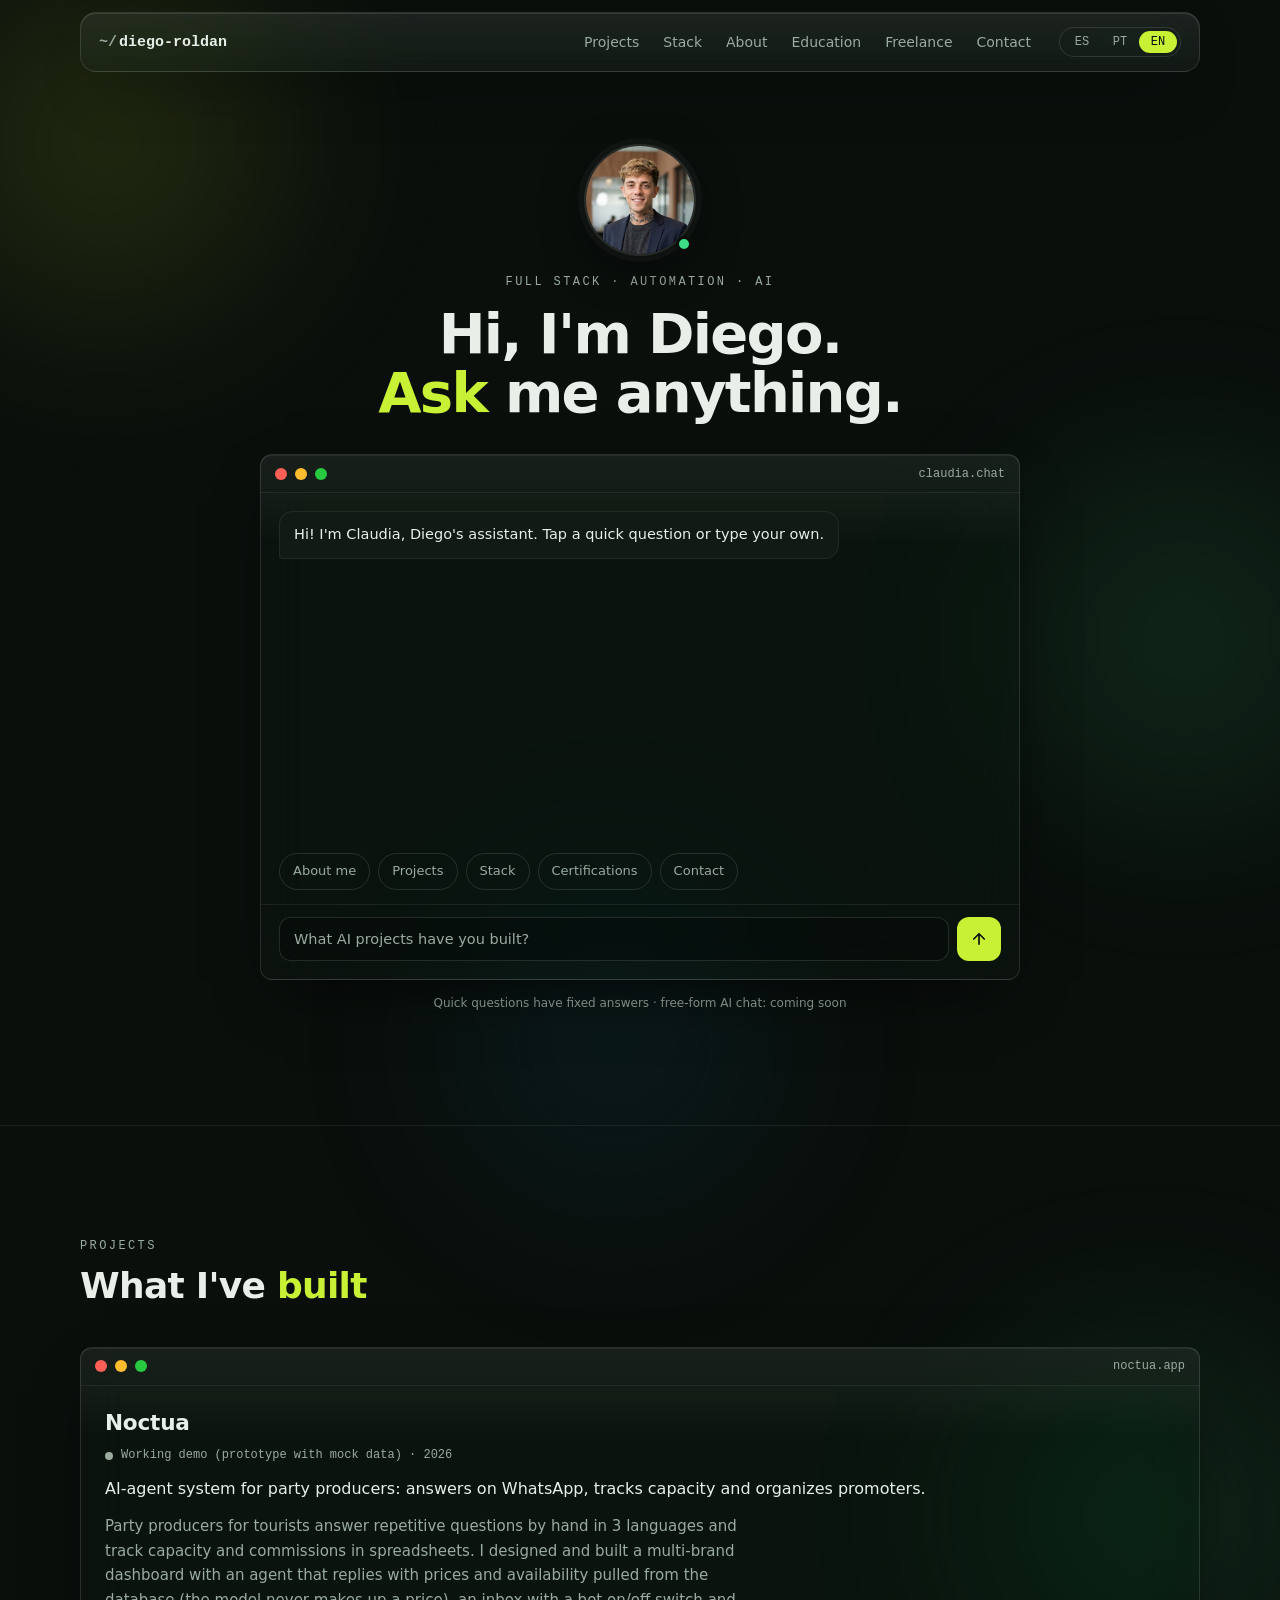
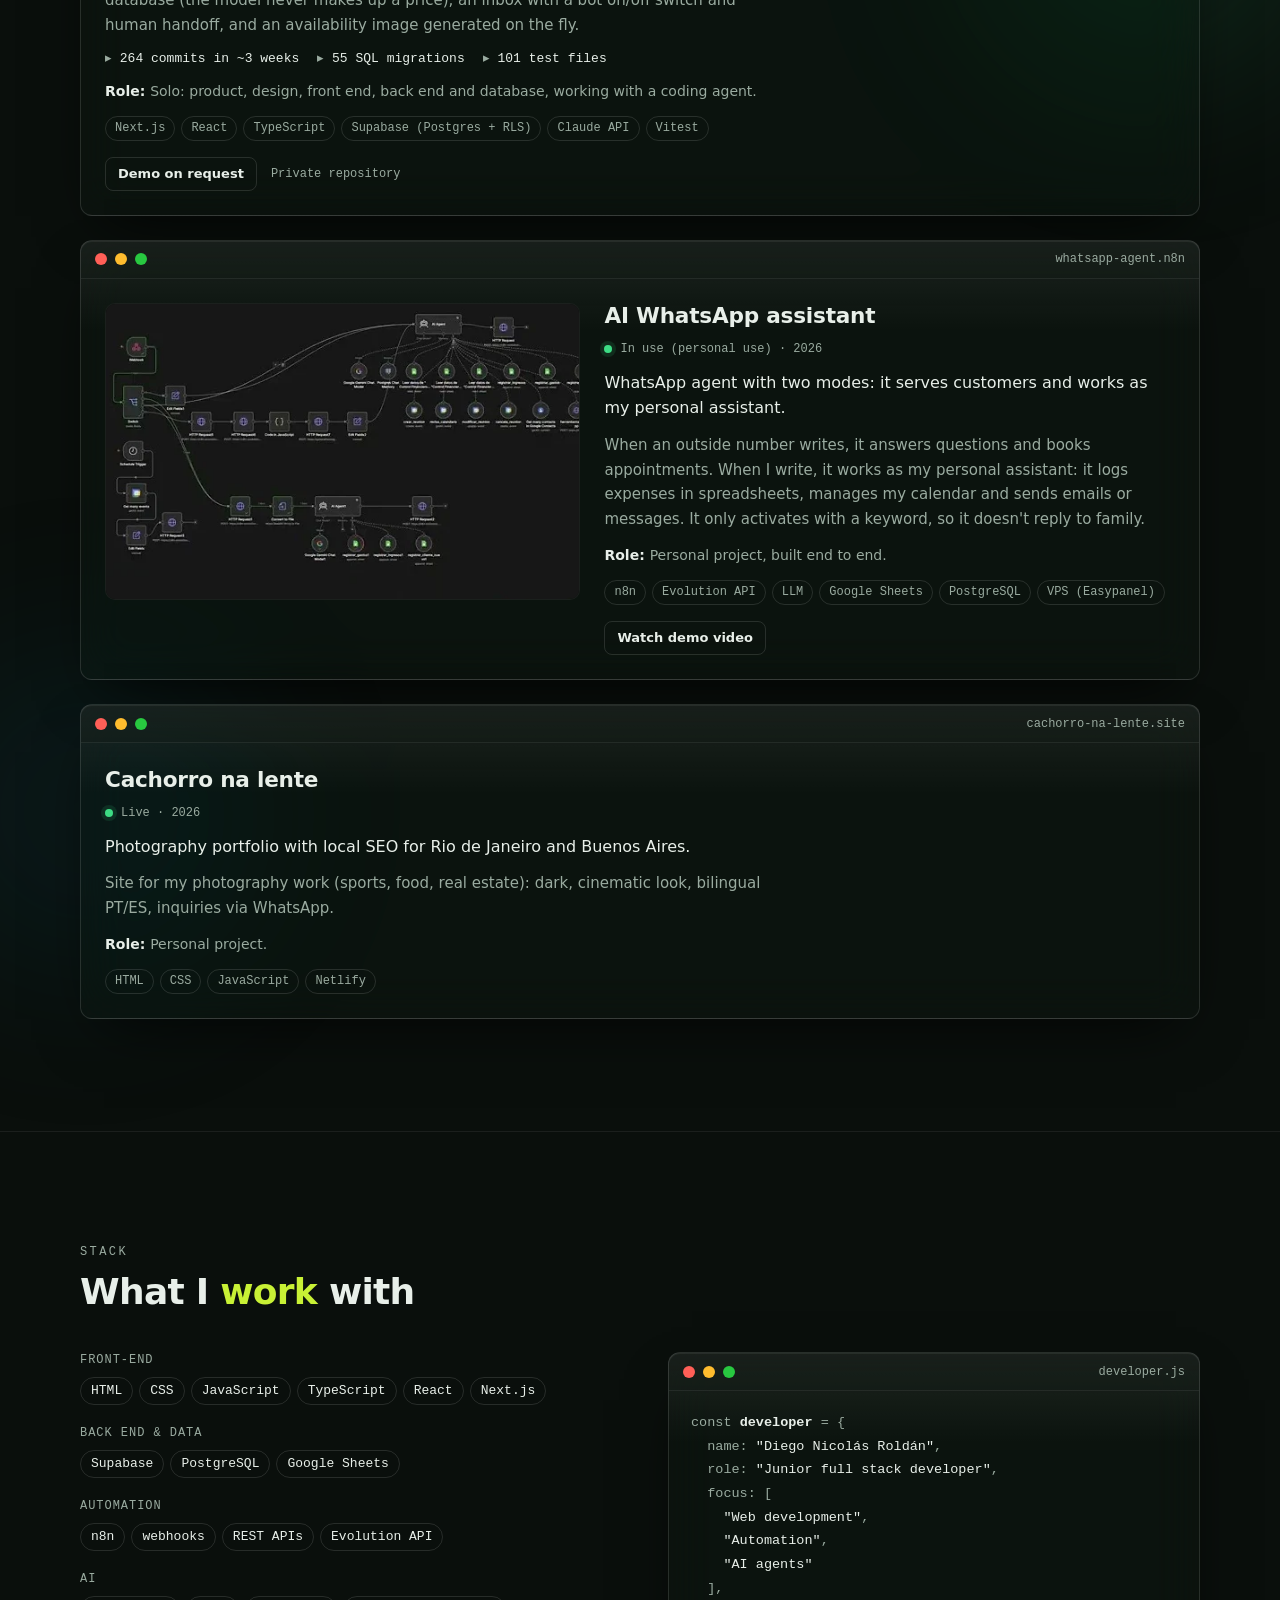
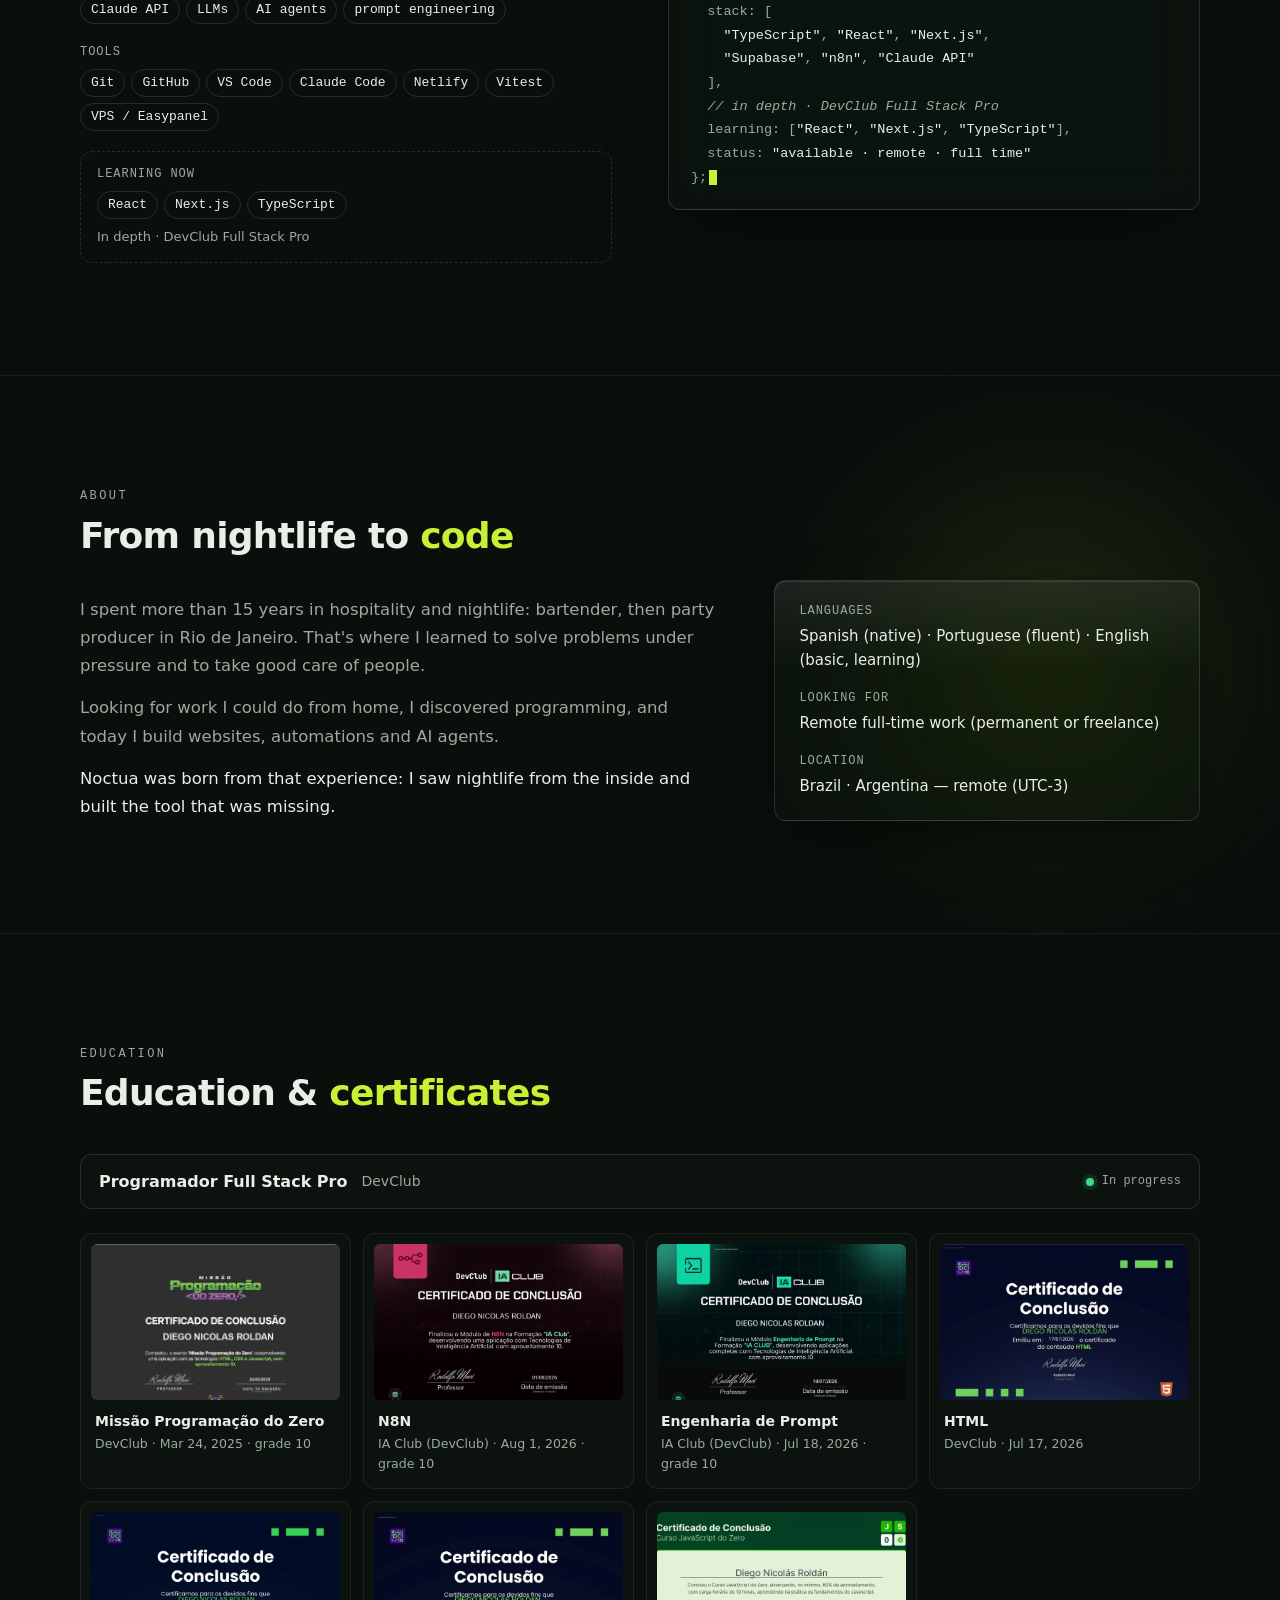
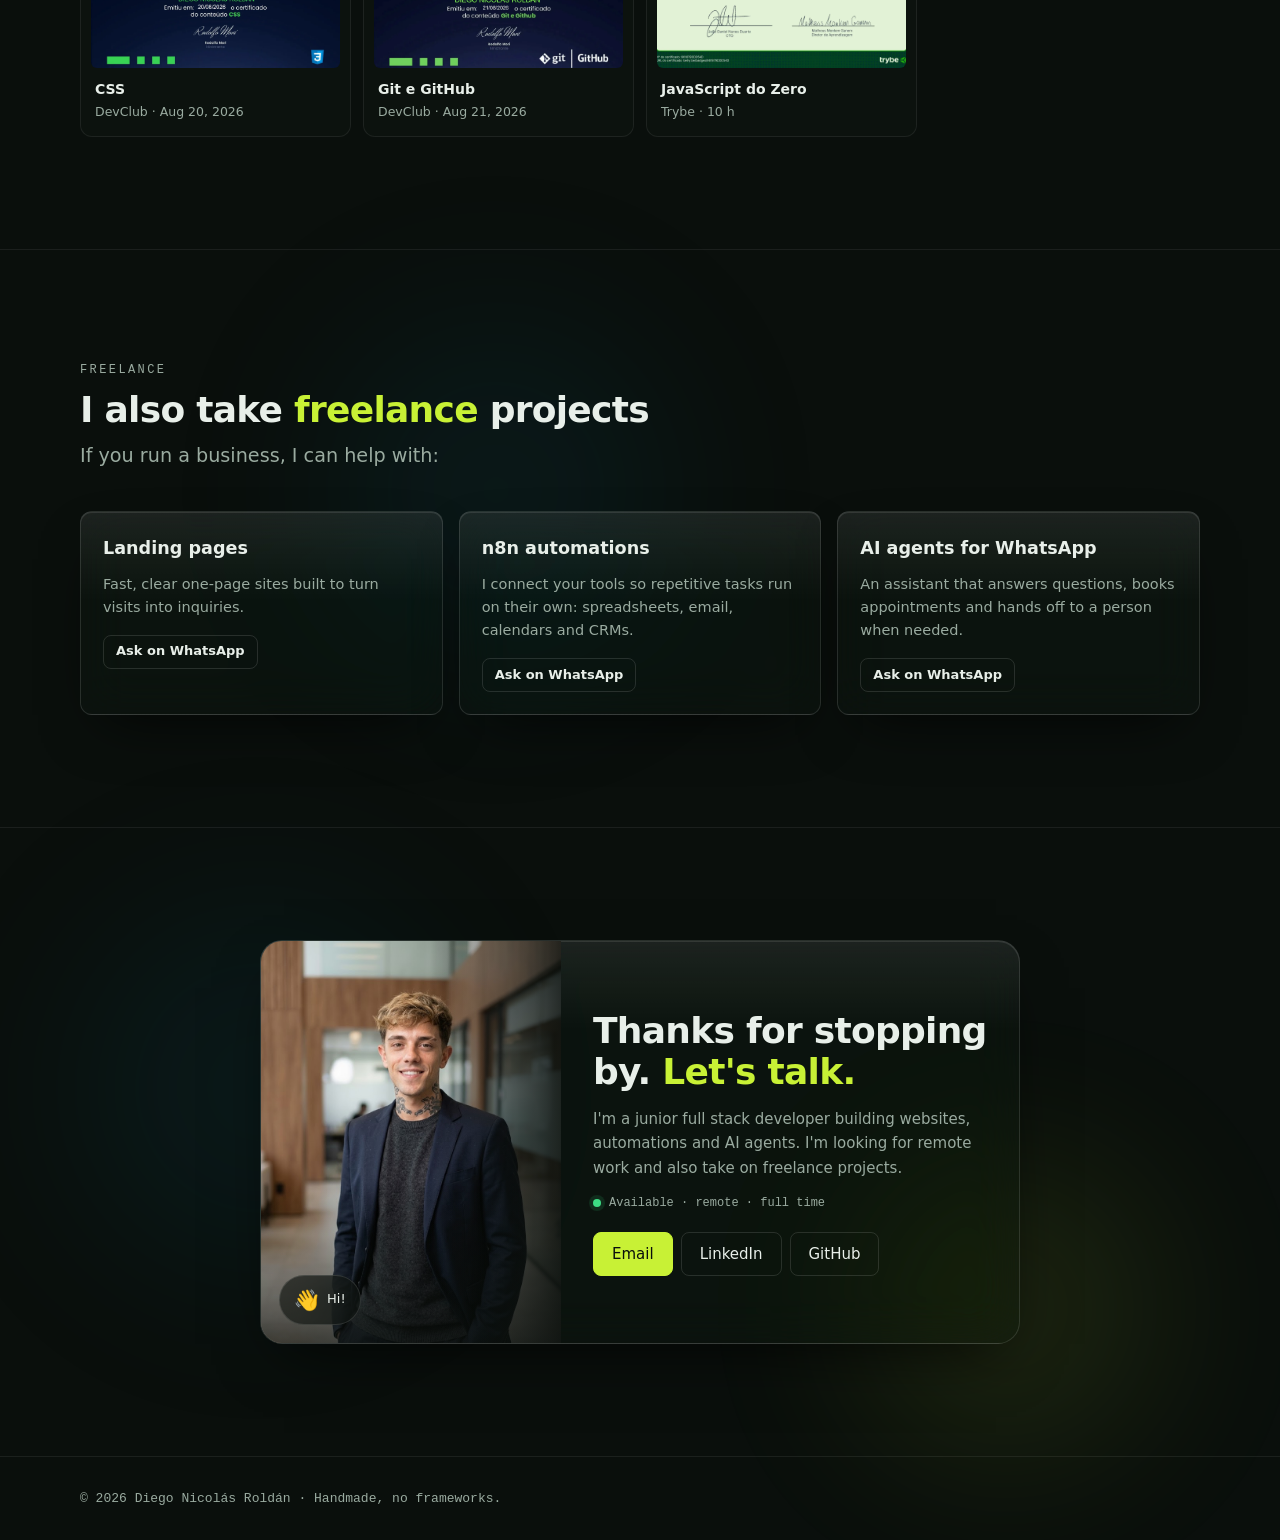
==== commit e717c5d7: "Portfolio v2 — Fase 3: proyectos, stack, sobre mí, formación, freelance y menú móvil - Contenido en " ====
--- a/index.html
+++ b/index.html
@@ -24,10 +24,12 @@
       <a class="brand" href="#main"><span class="brand__path">~/</span>diego-roldan</a>
 
       <nav class="nav" data-i18n-attr="aria-label:a11y.nav" aria-label="Navegación principal">
-        <ul class="nav__links">
-          <li><a href="#chat" data-ask="about" data-i18n="nav.about">Sobre mí</a></li>
-          <li><a href="#chat" data-ask="projects" data-i18n="nav.projects">Proyectos</a></li>
-          <li><a href="#chat" data-ask="stack" data-i18n="nav.stack">Stack</a></li>
+        <ul class="nav__links" id="nav-links">
+          <li><a href="#proyectos" data-i18n="nav.projects">Proyectos</a></li>
+          <li><a href="#stack" data-i18n="nav.stack">Stack</a></li>
+          <li><a href="#sobre-mi" data-i18n="nav.about">Sobre mí</a></li>
+          <li><a href="#formacion" data-i18n="nav.education">Formación</a></li>
+          <li><a href="#freelance" data-i18n="nav.services">Freelance</a></li>
           <li><a href="#contacto" data-i18n="nav.contact">Contacto</a></li>
         </ul>
 
@@ -36,6 +38,10 @@
           <button type="button" data-lang="pt" aria-pressed="false" lang="pt-BR">PT</button>
           <button type="button" data-lang="en" aria-pressed="false" lang="en">EN</button>
         </div>
+
+        <button class="nav__toggle" type="button" aria-expanded="false" aria-controls="nav-links" data-i18n-attr="aria-label:a11y.menu" aria-label="Abrir menú">
+          <svg viewBox="0 0 24 24" width="20" height="20" aria-hidden="true"><path d="M4 7h16M4 12h16M4 17h16" fill="none" stroke="currentColor" stroke-width="2" stroke-linecap="round"/></svg>
+        </button>
       </nav>
     </div>
   </header>
@@ -86,15 +92,34 @@
       </div>
     </section>
 
-    <!-- developer.js -->
-    <section class="section section--tight">
-      <div class="container narrow">
-        <div class="window window--code">
-          <div class="window__bar">
-            <span class="window__dots" aria-hidden="true"><i></i><i></i><i></i></span>
-            <span class="window__title">developer.js</span>
-          </div>
-          <div class="window__body">
+    <!-- Proyectos (se completa desde data/projects.json) -->
+    <section class="section" id="proyectos">
+      <div class="ambient ambient--projects" aria-hidden="true"><span></span><span></span></div>
+      <div class="container">
+        <header class="section-head">
+          <p class="kicker" data-i18n="projects.kicker">Proyectos</p>
+          <h2 class="section-title" data-i18n="projects.title">Lo que <em class="kw">construí</em></h2>
+        </header>
+        <div class="projects" id="projects-list"></div>
+      </div>
+    </section>
+
+    <!-- Stack + developer.js -->
+    <section class="section" id="stack">
+      <div class="container">
+        <header class="section-head">
+          <p class="kicker" data-i18n="stack.kicker">Stack</p>
+          <h2 class="section-title" data-i18n="stack.title">Con qué <em class="kw">trabajo</em></h2>
+        </header>
+        <div class="stack-layout">
+          <div id="stack-list"></div>
+
+          <div class="window window--code">
+            <div class="window__bar">
+              <span class="window__dots" aria-hidden="true"><i></i><i></i><i></i></span>
+              <span class="window__title">developer.js</span>
+            </div>
+            <div class="window__body">
 <pre><code><span class="tok-kw">const</span> <span class="tok-var">developer</span> <span class="tok-punc">=</span> <span class="tok-punc">{</span>
   <span class="tok-key">name</span><span class="tok-punc">:</span> <span class="tok-str">"Diego Nicolás Roldán"</span><span class="tok-punc">,</span>
   <span class="tok-key">role</span><span class="tok-punc">:</span> <span class="tok-str">"<span data-i18n="code.role">Desarrollador full stack jr.</span>"</span><span class="tok-punc">,</span>
@@ -103,11 +128,88 @@
     <span class="tok-str">"<span data-i18n="code.focus2">Automatización</span>"</span><span class="tok-punc">,</span>
     <span class="tok-str">"<span data-i18n="code.focus3">Agentes IA</span>"</span>
   <span class="tok-punc">],</span>
-  <span class="tok-key">stack</span><span class="tok-punc">: [</span><span class="tok-str">"HTML"</span><span class="tok-punc">,</span> <span class="tok-str">"CSS"</span><span class="tok-punc">,</span> <span class="tok-str">"JavaScript"</span><span class="tok-punc">,</span> <span class="tok-str">"n8n"</span><span class="tok-punc">,</span> <span class="tok-str">"LLMs"</span><span class="tok-punc">],</span>
+  <span class="tok-key">stack</span><span class="tok-punc">: [</span>
+    <span class="tok-str">"TypeScript"</span><span class="tok-punc">,</span> <span class="tok-str">"React"</span><span class="tok-punc">,</span> <span class="tok-str">"Next.js"</span><span class="tok-punc">,</span>
+    <span class="tok-str">"Supabase"</span><span class="tok-punc">,</span> <span class="tok-str">"n8n"</span><span class="tok-punc">,</span> <span class="tok-str">"Claude API"</span>
+  <span class="tok-punc">],</span>
+  <span class="tok-com">// <span data-i18n="code.learning">en profundidad · DevClub Full Stack Pro</span></span>
+  <span class="tok-key">learning</span><span class="tok-punc">: [</span><span class="tok-str">"React"</span><span class="tok-punc">,</span> <span class="tok-str">"Next.js"</span><span class="tok-punc">,</span> <span class="tok-str">"TypeScript"</span><span class="tok-punc">],</span>
   <span class="tok-key">status</span><span class="tok-punc">:</span> <span class="tok-str">"<span data-i18n="code.status">disponible · remoto · full time</span>"</span>
 <span class="tok-punc">};</span><span class="cursor" aria-hidden="true"></span></code></pre>
-          </div>
-        </div>
+            </div>
+          </div>
+        </div>
+      </div>
+    </section>
+
+    <!-- Sobre mí -->
+    <section class="section" id="sobre-mi">
+      <div class="ambient ambient--about" aria-hidden="true"><span></span></div>
+      <div class="container about">
+        <div class="about__text">
+          <header class="section-head">
+            <p class="kicker" data-i18n="about.kicker">Sobre mí</p>
+            <h2 class="section-title" data-i18n="about.title">De la noche al <em class="kw">código</em></h2>
+          </header>
+          <p data-i18n="about.p1">Trabajé más de 15 años en gastronomía y en la noche: bartender y después productor de fiestas en Rio de Janeiro. Ahí aprendí a resolver problemas bajo presión y a atender bien a la gente.</p>
+          <p data-i18n="about.p2">Buscando un trabajo que pudiera hacer desde casa descubrí la programación, y hoy construyo sitios, automatizaciones y agentes de IA.</p>
+          <p data-i18n="about.p3">Noctua nació de esa experiencia: vi la noche por dentro y construí la herramienta que faltaba.</p>
+        </div>
+        <dl class="panel facts">
+          <div>
+            <dt data-i18n="about.languagesLabel">Idiomas</dt>
+            <dd data-i18n="about.languages">Español nativo · portugués fluido · inglés básico (en aprendizaje)</dd>
+          </div>
+          <div>
+            <dt data-i18n="about.lookingLabel">Busco</dt>
+            <dd data-i18n="about.looking">Trabajo remoto full time (fijo o freelance)</dd>
+          </div>
+          <div>
+            <dt data-i18n="about.locationLabel">Ubicación</dt>
+            <dd data-i18n="about.location">Brasil · Argentina — remoto (UTC-3)</dd>
+          </div>
+        </dl>
+      </div>
+    </section>
+
+    <!-- Formación (se completa desde data/education.json) -->
+    <section class="section" id="formacion">
+      <div class="container">
+        <header class="section-head">
+          <p class="kicker" data-i18n="education.kicker">Formación</p>
+          <h2 class="section-title" data-i18n="education.title">Formación y <em class="kw">certificados</em></h2>
+        </header>
+        <ul class="courses" id="courses"></ul>
+        <ul class="certs" id="certs"></ul>
+      </div>
+    </section>
+
+    <!-- Freelance -->
+    <section class="section" id="freelance">
+      <div class="ambient ambient--services" aria-hidden="true"><span></span></div>
+      <div class="container">
+        <header class="section-head">
+          <p class="kicker" data-i18n="services.kicker">Freelance</p>
+          <h2 class="section-title" data-i18n="services.title">También tomo proyectos <em class="kw">freelance</em></h2>
+          <p class="lead" data-i18n="services.lead">Si tenés un negocio, puedo ayudarte con esto:</p>
+        </header>
+        <ul class="services">
+          <li class="panel service">
+            <h3 data-i18n="services.items.landing.title">Landing pages</h3>
+            <p data-i18n="services.items.landing.desc">Sitios de una página, rápidos y claros, pensados para convertir visitas en consultas.</p>
+            <a class="btn btn--sm" href="https://wa.me/5548999733214?text=Hola%20Diego%2C%20quiero%20consultar%20por%20una%20landing%20page" target="_blank" rel="noopener" data-i18n-attr="href:services.items.landing.wa"><span data-i18n="services.cta">Consultar</span> <span class="sr-only" data-i18n="a11y.newTab">(se abre en una pestaña nueva)</span></a>
+          </li>
+          <li class="panel service">
+            <h3 data-i18n="services.items.automation.title">Automatizaciones con n8n</h3>
+            <p data-i18n="services.items.automation.desc">Conecto tus herramientas para que las tareas repetitivas se hagan solas: planillas, mails, agendas y CRMs.</p>
+            <a class="btn btn--sm" href="https://wa.me/5548999733214?text=Hola%20Diego%2C%20quiero%20consultar%20por%20una%20automatizaci%C3%B3n%20con%20n8n" target="_blank" rel="noopener" data-i18n-attr="href:services.items.automation.wa"><span data-i18n="services.cta">Consultar</span> <span class="sr-only" data-i18n="a11y.newTab">(se abre en una pestaña nueva)</span></a>
+          </li>
+          <li class="panel service">
+            <h3 data-i18n="services.items.agents.title">Agentes de IA para WhatsApp</h3>
+            <p data-i18n="services.items.agents.desc">Un asistente que responde consultas, agenda turnos y deriva a una persona cuando hace falta.</p>
+            <a class="btn btn--sm" href="https://wa.me/5548999733214?text=Hola%20Diego%2C%20quiero%20consultar%20por%20un%20agente%20de%20IA%20para%20WhatsApp" target="_blank" rel="noopener" data-i18n-attr="href:services.items.agents.wa"><span data-i18n="services.cta">Consultar</span> <span class="sr-only" data-i18n="a11y.newTab">(se abre en una pestaña nueva)</span></a>
+          </li>
+        </ul>
       </div>
     </section>
 
@@ -141,5 +243,14 @@
       © <span id="year">2026</span> Diego Nicolás Roldán · <span data-i18n="footer.rights">Hecho a mano, sin frameworks.</span>
     </div>
   </footer>
+  <dialog class="lightbox" id="lightbox">
+    <button class="lightbox__close" type="button" data-close data-i18n-attr="aria-label:a11y.close" aria-label="Cerrar">
+      <svg viewBox="0 0 24 24" width="18" height="18" aria-hidden="true"><path d="M6 6l12 12M18 6L6 18" fill="none" stroke="currentColor" stroke-width="2" stroke-linecap="round"/></svg>
+    </button>
+    <figure>
+      <img alt="">
+      <figcaption></figcaption>
+    </figure>
+  </dialog>
 </body>
 </html>
--- a/css/components.css
+++ b/css/components.css
@@ -3,13 +3,15 @@
    ========================================================================== */
 
 /* Vidrio ------------------------------------------------------------------
-   Superficie compartida por la ventana, el header, el selector de idioma
-   y la tarjeta de cierre.
+   Superficie compartida por la ventana, el header, el selector de idioma,
+   los paneles, el visor de certificados y la tarjeta de cierre.
    ------------------------------------------------------------------------- */
 
 .window,
 .site-header,
 .lang-switch,
+.panel,
+.lightbox,
 .outro {
   background: var(--glass-shine), var(--glass-bg);
   -webkit-backdrop-filter: var(--glass-blur);
@@ -22,6 +24,8 @@
   .window,
   .site-header,
   .lang-switch,
+  .panel,
+  .lightbox,
   .outro { background: var(--glass-shine), var(--glass-fallback); }
 }
 
@@ -74,8 +78,49 @@
 }
 .nav__links a:hover { color: var(--text); }
 
-@media (max-width: 720px) {
-  .nav__links { display: none; } /* menú móvil: fase siguiente */
+.nav__toggle {
+  display: none;
+  place-items: center;
+  width: 40px;
+  height: 40px;
+  border: 1px solid var(--glass-border);
+  border-radius: 10px;
+  background: transparent;
+  cursor: pointer;
+}
+
+/* Menú móvil: los links se despliegan en un panel bajo el header */
+@media (max-width: 900px) {
+  .nav { gap: 10px; }
+  .nav__toggle { display: grid; }
+  .nav__links {
+    position: absolute;
+    top: calc(100% + 8px);
+    left: 0;
+    right: 0;
+    display: none;
+    flex-direction: column;
+    gap: 2px;
+    padding: 8px;
+    border: 1px solid var(--glass-border);
+    border-radius: 16px;
+    background: rgba(10, 15, 12, .96);   /* casi opaco: el menú no compite con la página (sin blur, no hace falta) */
+    box-shadow: var(--glass-highlight), var(--glass-shadow);
+    font-size: 16px;
+  }
+  .site-header.is-open .nav__links { display: flex; }
+  .nav__links a { display: block; padding: 12px 14px; border-radius: 10px; }
+  .nav__links a:hover { background: rgba(255, 255, 255, .05); }
+  .nav__toggle[aria-expanded="true"] { border-color: var(--accent); color: var(--accent); }   /* estado activo */
+}
+
+/* Pantallas angostas: logo, idioma y menú tienen que entrar en ~320px */
+@media (max-width: 420px) {
+  .site-header .container { padding-inline: 12px; gap: 8px; }
+  .brand { font-size: 14px; }
+  .nav { gap: 6px; }
+  .lang-switch button { min-width: 30px; padding-inline: 6px; }
+  .nav__toggle { width: 36px; height: 36px; }
 }
 
 /* Selector de idioma ------------------------------------------------------ */
@@ -414,3 +459,219 @@
   background: var(--ok);
   box-shadow: 0 0 0 4px rgba(61, 220, 132, .12);
 }
+
+/* Panel genérico (servicios, datos de "sobre mí") ------------------------- */
+
+.panel { border-radius: var(--radius); }
+
+/* Punto de estado: verde = publicado / en uso, gris = demo */
+.dot {
+  display: inline-block;
+  flex-shrink: 0;
+  width: 8px;
+  height: 8px;
+  border-radius: 50%;
+  background: var(--muted);
+}
+.dot--live { background: var(--ok); box-shadow: 0 0 0 4px rgba(61, 220, 132, .12); }
+
+/* Tarjeta de proyecto (ventana) ------------------------------------------- */
+
+.project__body {
+  display: grid;
+  gap: 24px;
+  padding: 24px;
+}
+.project--media .project__body { grid-template-columns: minmax(0, 5fr) minmax(0, 6fr); align-items: start; }
+
+.project__media {
+  margin: 0;
+  overflow: hidden;
+  border: 1px solid var(--glass-border-soft);
+  border-radius: 10px;
+  aspect-ratio: 16 / 10;
+  background: var(--bg);
+}
+.project__media img { width: 100%; height: 100%; object-fit: cover; }
+
+.project__text { display: grid; gap: 12px; justify-items: start; }
+.project__title { font-size: 1.35rem; line-height: 1.2; letter-spacing: -.01em; }
+.project__meta {
+  display: inline-flex;
+  align-items: center;
+  gap: 8px;
+  font: 400 12px/1.4 var(--font-mono);
+  color: var(--muted);
+}
+.project__short { font-size: 16px; }
+.project__detail { color: var(--muted); font-size: 15px; line-height: 1.65; max-width: 70ch; }
+
+.project__stats {
+  display: flex;
+  flex-wrap: wrap;
+  gap: 6px 18px;
+  margin: 0;
+  padding: 0;
+  list-style: none;
+  font: 500 13px/1.4 var(--font-mono);
+}
+.project__stats li::before { content: "▸ "; color: var(--muted); }
+
+.project__role { font-size: 14px; color: var(--muted); }
+.project__role strong { color: var(--text); font-weight: 600; }
+.project__text .tags { margin-top: 2px; }
+
+.project__links { display: flex; flex-wrap: wrap; align-items: center; gap: 8px 14px; margin-top: 4px; }
+.project__note { font: 400 12px/1.4 var(--font-mono); color: var(--muted); }
+
+@media (max-width: 760px) {
+  .project--media .project__body { grid-template-columns: 1fr; }
+  .project__body { padding: 20px; }
+}
+
+/* Stack: grupos de etiquetas ---------------------------------------------- */
+
+.stack { display: grid; gap: 20px; margin: 0; }
+.stack__group { display: grid; gap: 8px; }
+.stack dt {
+  font: 500 12px/1.4 var(--font-mono);
+  letter-spacing: .08em;
+  text-transform: uppercase;
+  color: var(--muted);
+}
+.stack dd { margin: 0; }
+.stack .tags { margin: 0; }
+.stack .tags li { color: var(--text); font-size: 13px; padding: 4px 10px; }
+.stack__group--learning {
+  padding: 14px 16px;
+  border: 1px dashed var(--glass-border);
+  border-radius: var(--radius);
+}
+.stack__note { margin-top: 8px; font-size: 13px; color: var(--muted); }
+
+/* Versión compacta dentro del chat */
+.chat-stack { display: grid; gap: 10px; margin: 10px 0 0; }
+.chat-stack dt { font: 500 11px/1.4 var(--font-mono); letter-spacing: .06em; text-transform: uppercase; color: var(--muted); }
+.chat-stack dd { margin: 0; }
+.chat-stack .tags { margin: 4px 0 0; }
+.chat-stack__note { margin-top: 4px; font-size: 12px; color: var(--muted); }
+
+/* Datos de "sobre mí" ----------------------------------------------------- */
+
+.facts { display: grid; gap: 18px; margin: 0; padding: 22px 24px; }
+.facts dt {
+  font: 500 12px/1.4 var(--font-mono);
+  letter-spacing: .08em;
+  text-transform: uppercase;
+  color: var(--muted);
+}
+.facts dd { margin: 4px 0 0; font-size: 15px; }
+
+/* Formación --------------------------------------------------------------- */
+
+.courses { display: grid; gap: 10px; margin: 0 0 24px; padding: 0; list-style: none; }
+.course {
+  display: flex;
+  flex-wrap: wrap;
+  align-items: center;
+  gap: 6px 14px;
+  padding: 14px 18px;
+  border: 1px solid var(--glass-border);
+  border-radius: var(--radius);
+  background: var(--glass-bg);
+}
+.course strong { font-size: 16px; }
+.course__issuer { color: var(--muted); font-size: 14px; }
+.course__status {
+  display: inline-flex;
+  align-items: center;
+  gap: 8px;
+  margin-left: auto;
+  font: 400 12px/1.4 var(--font-mono);
+  color: var(--muted);
+}
+
+.certs {
+  display: grid;
+  grid-template-columns: repeat(auto-fill, minmax(min(220px, 100%), 1fr));
+  gap: 12px;
+  margin: 0;
+  padding: 0;
+  list-style: none;
+}
+
+.cert {
+  display: grid;
+  align-content: start;
+  gap: 10px;
+  width: 100%;
+  height: 100%;
+  padding: 10px;
+  border: 1px solid var(--glass-border-soft);
+  border-radius: var(--radius);
+  background: var(--glass-bg);
+  text-align: left;
+  cursor: zoom-in;
+  transition: border-color var(--dur) var(--ease);
+}
+.cert:hover { border-color: rgba(255, 255, 255, .22); }
+.cert img {
+  width: 100%;
+  height: auto;
+  aspect-ratio: 16 / 10;
+  object-fit: cover;
+  object-position: top;
+  border-radius: 6px;
+}
+.cert__text { display: grid; gap: 2px; padding: 0 4px 4px; }
+.cert__text strong { font-size: 14px; font-weight: 600; }
+.cert__text span { font-size: 12.5px; color: var(--muted); }
+
+/* Visor de certificados (<dialog>) ---------------------------------------- */
+
+.lightbox {
+  width: min(960px, 100% - 32px);
+  max-height: calc(100% - 32px);
+  padding: 16px;
+  border-radius: 16px;
+  color: var(--text);
+}
+.lightbox::backdrop { background: rgba(5, 8, 6, .78); -webkit-backdrop-filter: blur(6px); backdrop-filter: blur(6px); }
+.lightbox figure { margin: 0; display: grid; gap: 12px; }
+.lightbox img {
+  width: 100%;
+  height: auto;
+  max-height: calc(100vh - 140px);
+  object-fit: contain;
+  border-radius: 8px;
+}
+.lightbox figcaption { padding-right: 48px; font-size: 14px; color: var(--muted); }
+.lightbox__close {
+  position: absolute;
+  right: 12px;
+  bottom: 10px;
+  display: grid;
+  place-items: center;
+  width: 38px;
+  height: 38px;
+  border: 1px solid var(--glass-border);
+  border-radius: 10px;
+  background: rgba(10, 15, 12, .6);
+  cursor: pointer;
+}
+.lightbox__close:hover { border-color: rgba(255, 255, 255, .28); }
+
+/* Servicios --------------------------------------------------------------- */
+
+.services {
+  display: grid;
+  grid-template-columns: repeat(auto-fit, minmax(min(260px, 100%), 1fr));
+  gap: 16px;
+  margin: 0;
+  padding: 0;
+  list-style: none;
+}
+.service { display: grid; gap: 10px; align-content: start; justify-items: start; padding: 22px; }
+.service h3 { font-size: 1.1rem; }
+.service p { color: var(--muted); font-size: 14.5px; line-height: 1.6; }
+.service .btn { margin-top: 6px; }
--- a/css/layout.css
+++ b/css/layout.css
@@ -9,12 +9,58 @@
 .ambient--hero span:nth-child(3) { --c: var(--blob-3); --size: 460px; bottom: -14%; left: 30%; animation-delay: -32s; }
 .ambient--outro span:nth-child(1) { --c: var(--blob-3); --size: 520px; top: 0;     left: 0;  animation-delay: -10s; }
 .ambient--outro span:nth-child(2) { --c: var(--blob-1); --size: 420px; bottom: -10%; right: 5%; animation-delay: -28s; }
+.ambient--projects span:nth-child(1) { --c: var(--blob-2); --size: 520px; top: 8%;  right: -10%; animation-delay: -8s; }
+.ambient--projects span:nth-child(2) { --c: var(--blob-3); --size: 480px; bottom: 5%; left: -12%; animation-delay: -24s; }
+.ambient--about span { --c: var(--blob-1); --size: 460px; top: 10%; right: 0; animation-delay: -18s; }
+.ambient--services span { --c: var(--blob-3); --size: 480px; top: 0; left: 20%; animation-delay: -36s; }
 
-/* Contenedor angosto (chat, código, cierre) -------------------------------- */
+/* Contenedor angosto (chat, cierre) ---------------------------------------- */
 
 .narrow { width: min(760px, 100% - 2 * var(--gutter)); }
 
-.section--tight { padding-block: clamp(32px, 6vw, 56px); }
+/* Encabezado de sección --------------------------------------------------- */
+
+.section-head {
+  display: grid;
+  gap: 10px;
+  margin-bottom: clamp(28px, 4vw, 40px);
+}
+.section-head .kicker { margin-top: 0; }
+
+/* Proyectos --------------------------------------------------------------- */
+
+.projects { display: grid; gap: 24px; }
+
+/* Stack + developer.js ---------------------------------------------------- */
+
+.stack-layout {
+  display: grid;
+  grid-template-columns: minmax(0, 1fr) minmax(0, 1fr);
+  gap: clamp(28px, 5vw, 56px);
+  align-items: start;
+}
+.stack-layout .window--code { position: sticky; top: calc(var(--header-h) + 36px); }
+
+@media (max-width: 900px) {
+  .stack-layout { grid-template-columns: 1fr; }
+  .stack-layout .window--code { position: static; }
+}
+
+/* Sobre mí ---------------------------------------------------------------- */
+
+.about {
+  display: grid;
+  grid-template-columns: minmax(0, 3fr) minmax(0, 2fr);
+  gap: clamp(28px, 5vw, 56px);
+  align-items: end;
+}
+.about__text > p { color: var(--muted); font-size: 16.5px; line-height: 1.7; max-width: 62ch; }
+.about__text > p + p { margin-top: 14px; }
+.about__text > p:last-child { color: var(--text); }
+
+@media (max-width: 820px) {
+  .about { grid-template-columns: 1fr; }
+}
 
 /* Hero: presentación + chat ----------------------------------------------- */
 
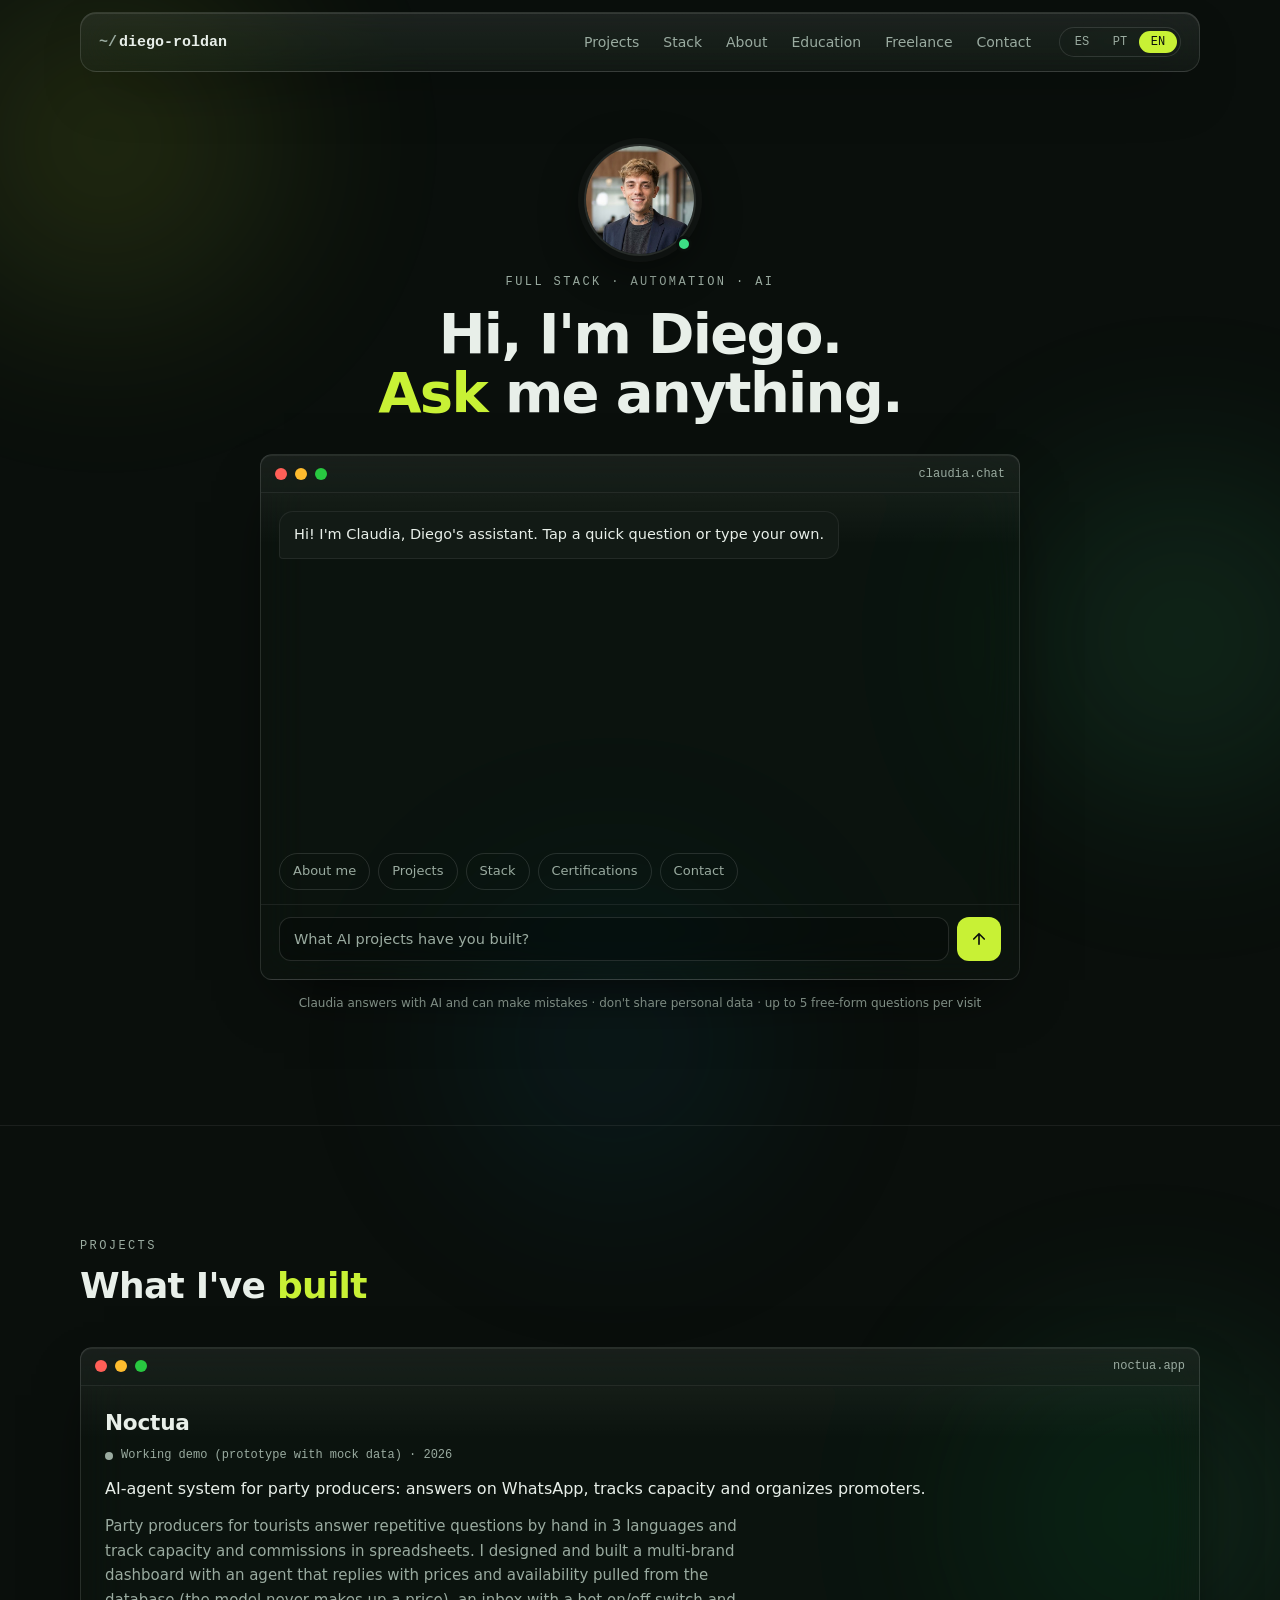
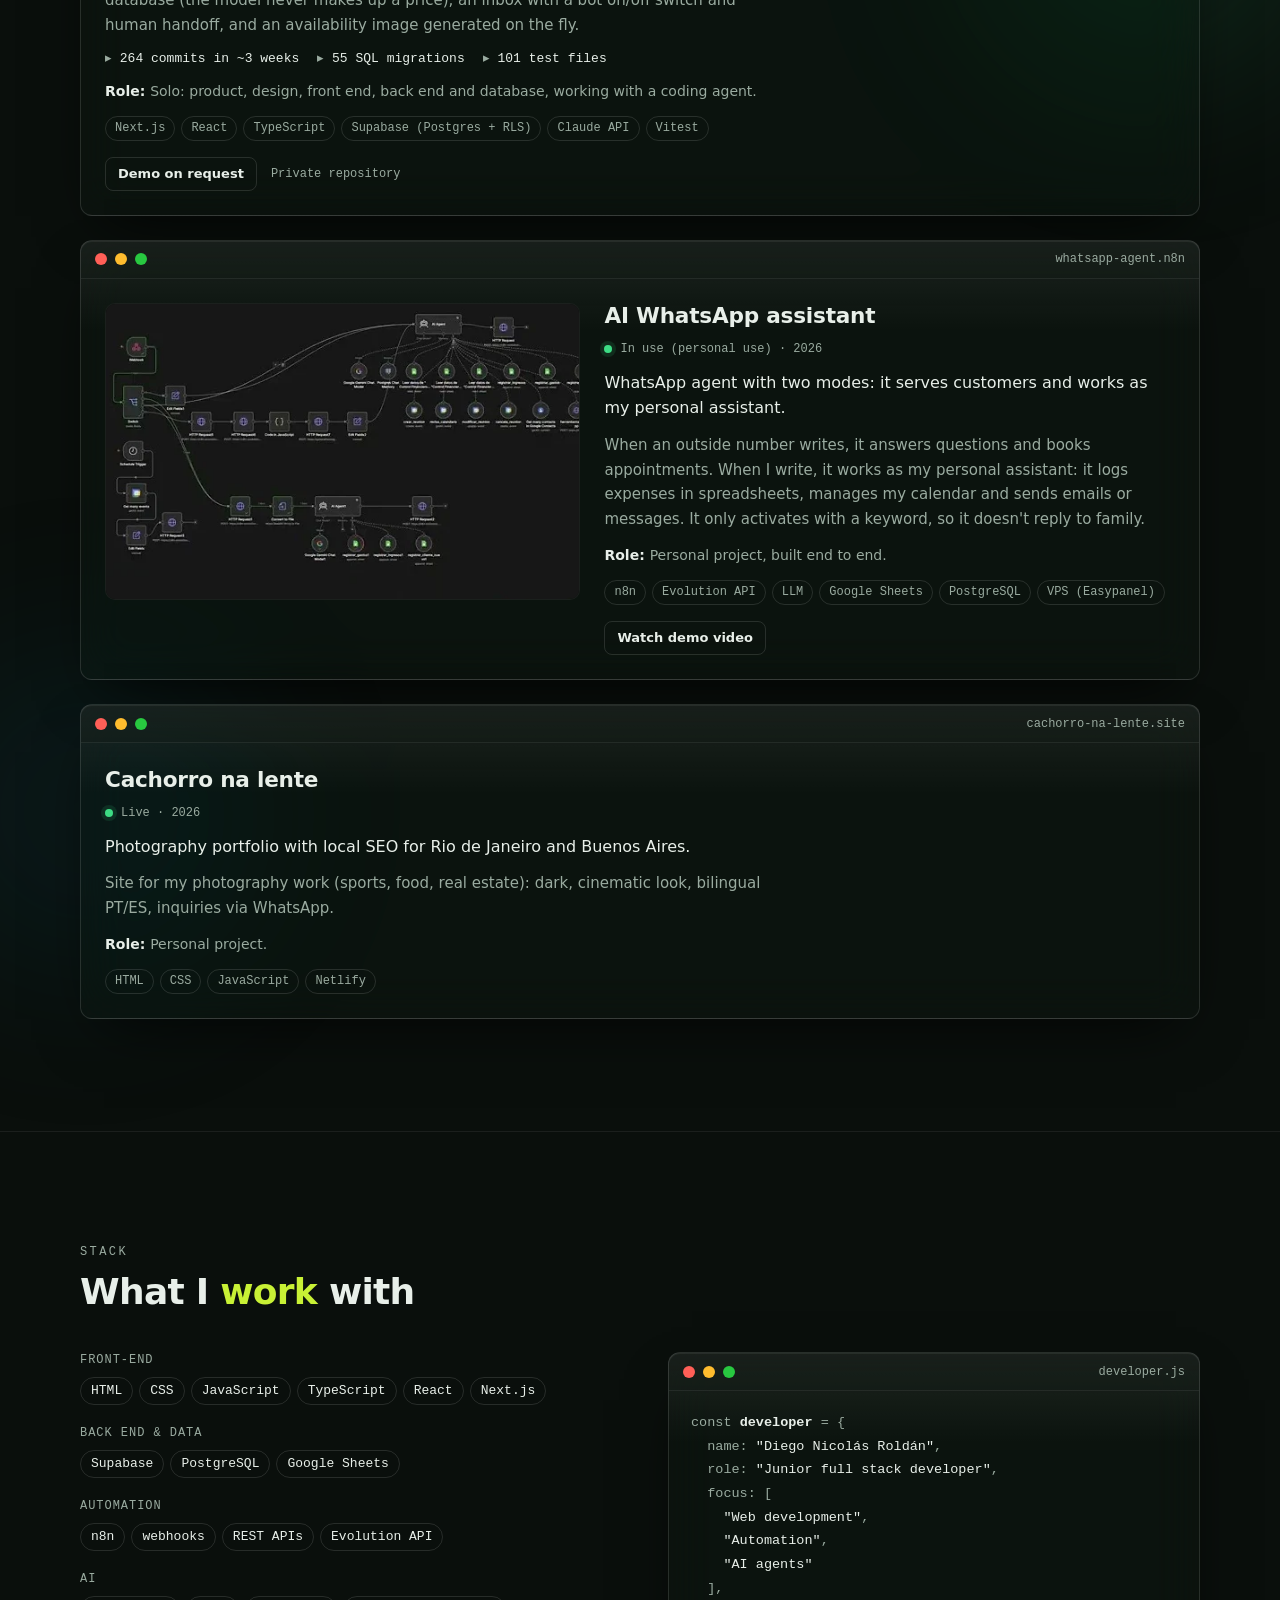
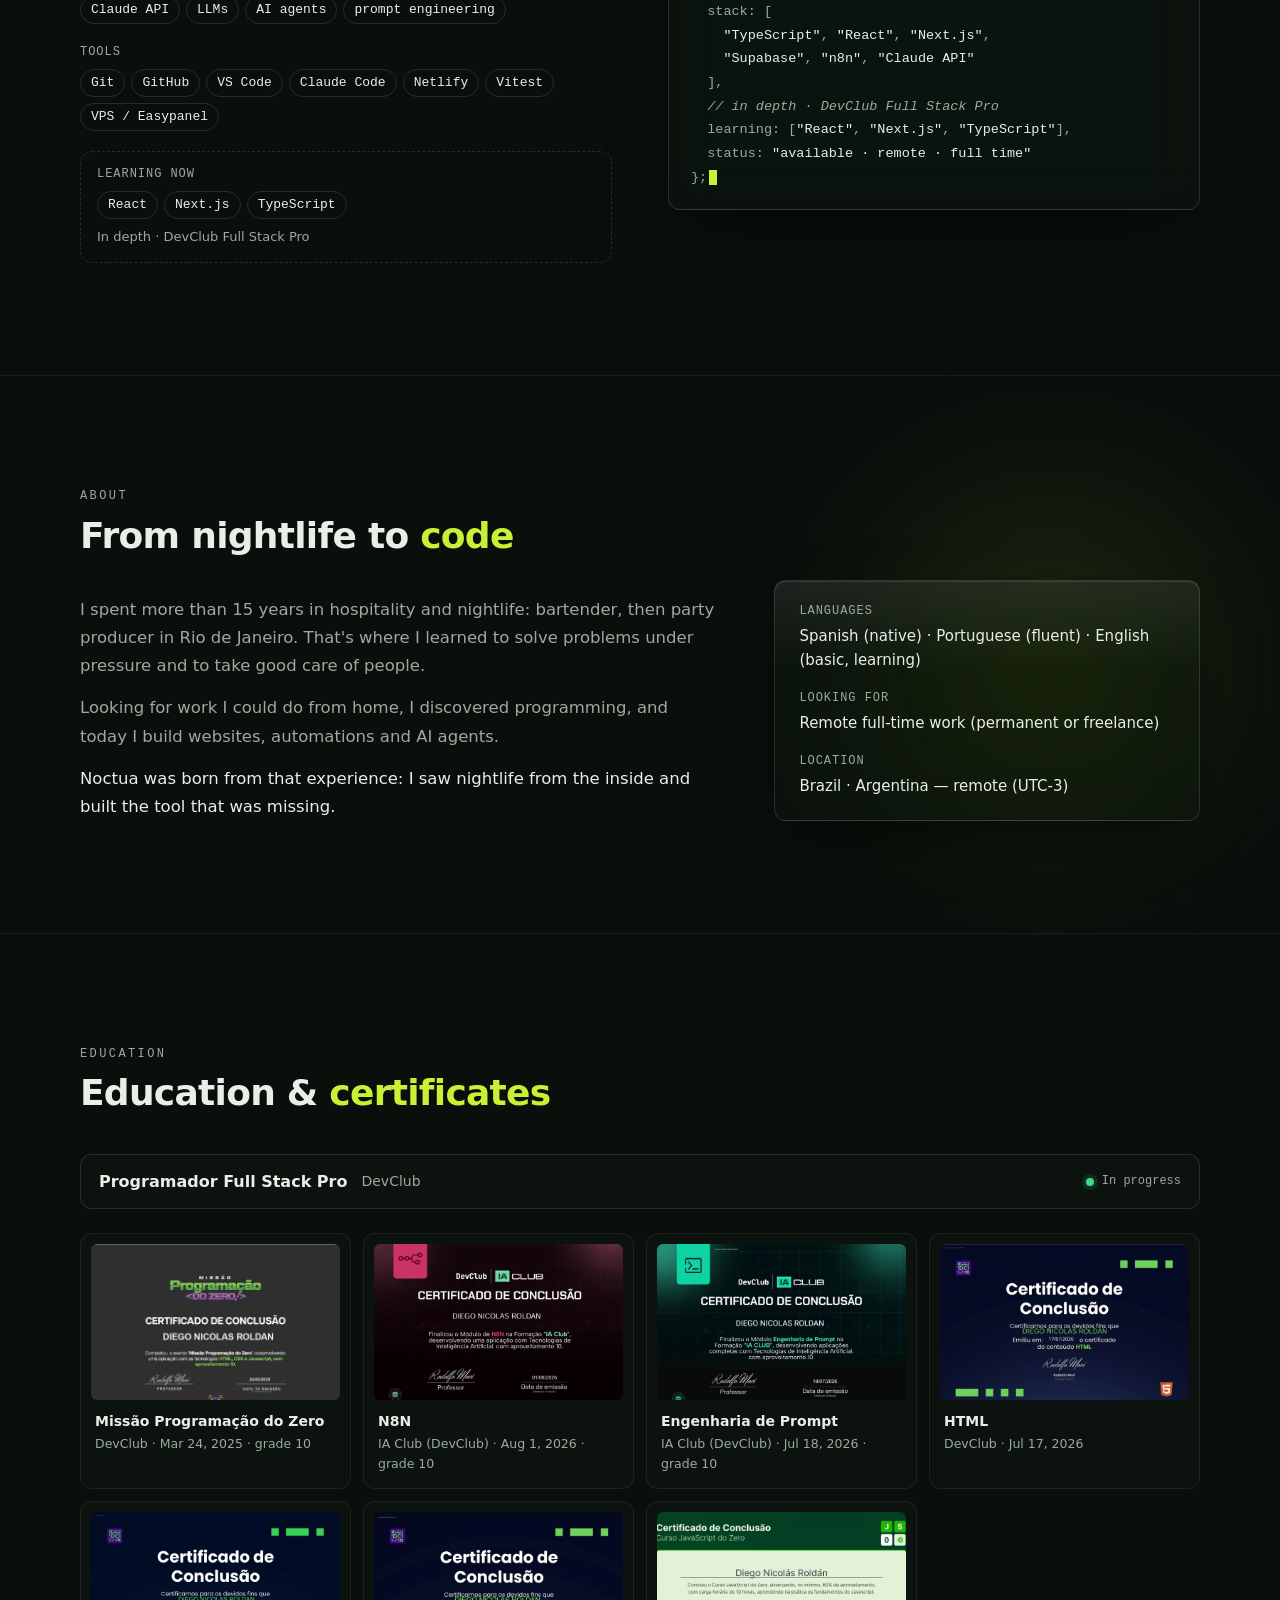
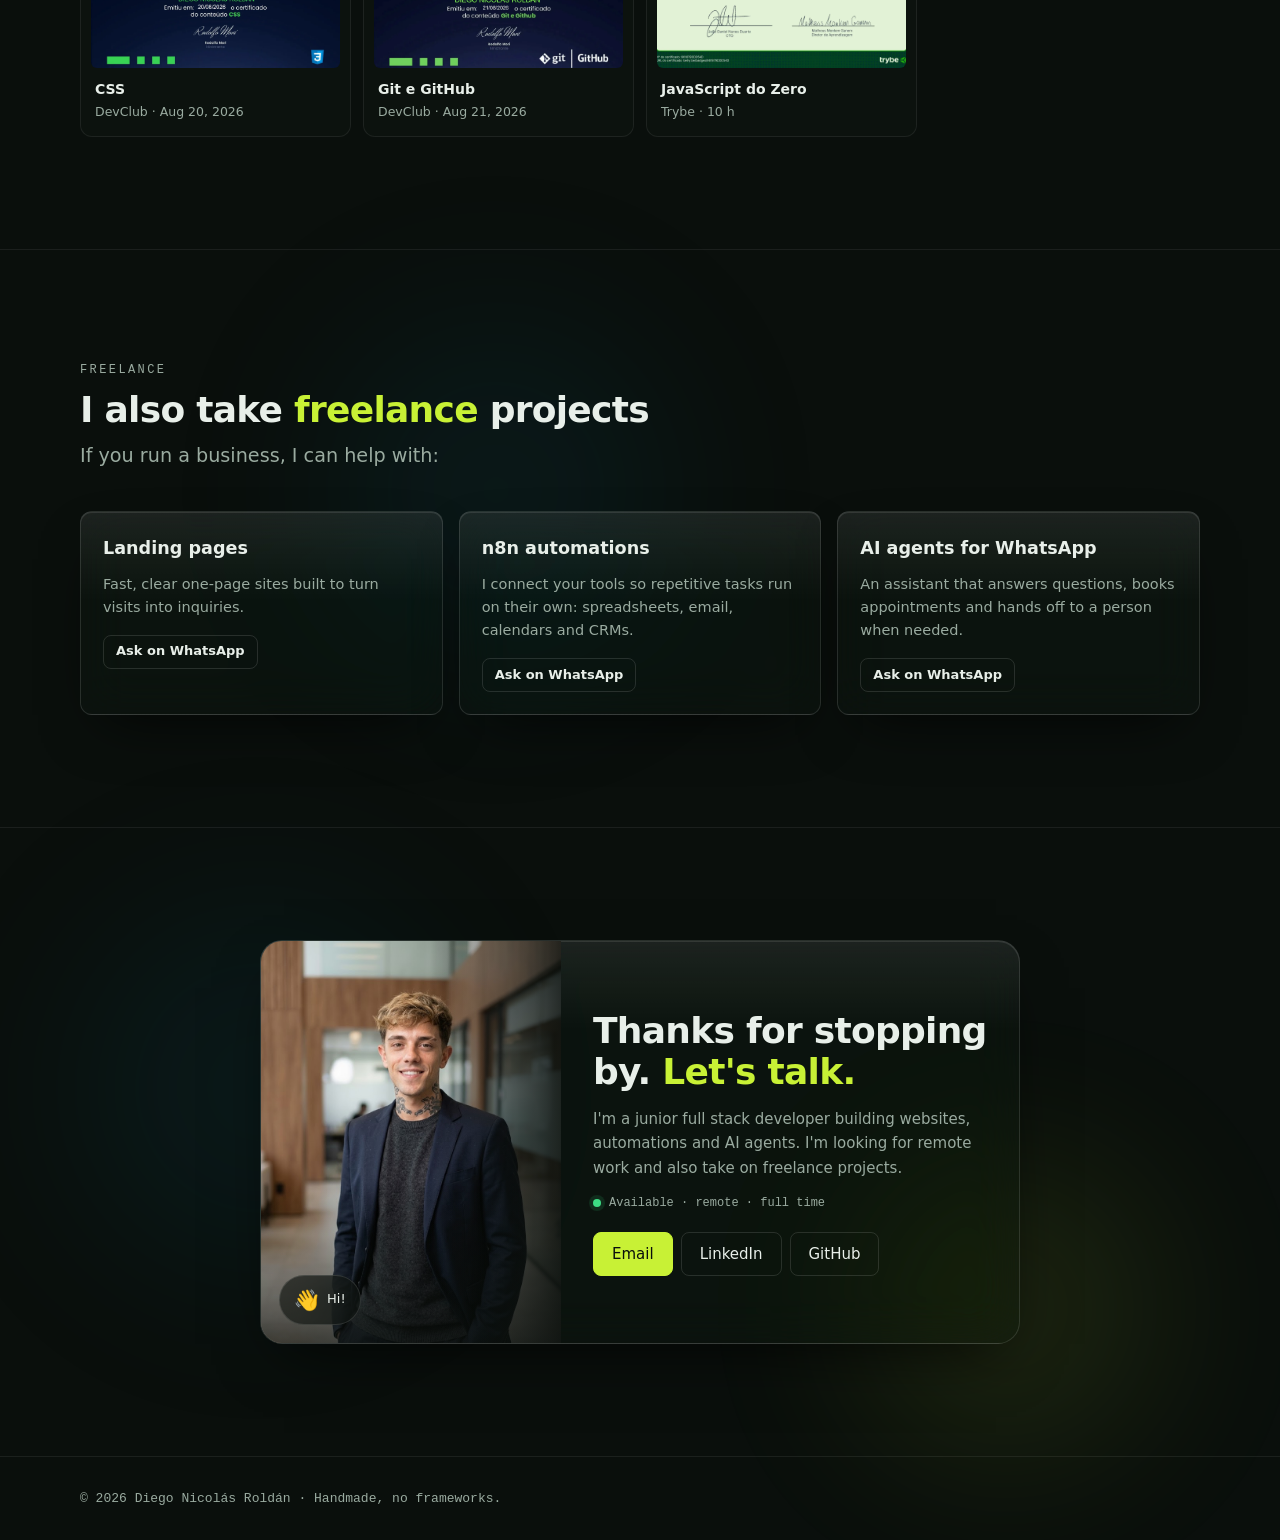
==== commit 2c0f34eb: "Fase 4: Claudia responde texto libre con Gemini vía función de Netlify - netlify/functions/chat.mjs " ====
--- a/index.html
+++ b/index.html
@@ -81,14 +81,14 @@
 
           <form class="chat__form">
             <label class="sr-only" for="chat-input" data-i18n="a11y.input">Escribí tu pregunta</label>
-            <input class="chat__input" id="chat-input" type="text" maxlength="300" autocomplete="off" placeholder="¿Qué proyectos hiciste con IA?" data-i18n-attr="placeholder:chat.placeholder">
+            <input class="chat__input" id="chat-input" type="text" maxlength="500" autocomplete="off" placeholder="¿Qué proyectos hiciste con IA?" data-i18n-attr="placeholder:chat.placeholder">
             <button class="chat__send" type="submit" data-i18n-attr="aria-label:a11y.send" aria-label="Enviar">
               <svg viewBox="0 0 24 24" width="18" height="18" aria-hidden="true"><path d="M12 19V5M5 12l7-7 7 7" fill="none" stroke="currentColor" stroke-width="2.2" stroke-linecap="round" stroke-linejoin="round"/></svg>
             </button>
           </form>
         </div>
 
-        <p class="chat__note" data-i18n="chat.note">Las preguntas rápidas tienen respuestas fijas · texto libre con IA: próximamente</p>
+        <p class="chat__note" data-i18n="chat.note">Claudia responde con IA y puede equivocarse · no compartas datos personales · hasta 5 preguntas libres por visita</p>
       </div>
     </section>
 
--- a/css/components.css
+++ b/css/components.css
@@ -675,3 +675,9 @@
 .service h3 { font-size: 1.1rem; }
 .service p { color: var(--muted); font-size: 14.5px; line-height: 1.6; }
 .service .btn { margin-top: 6px; }
+
+/* Chat con IA: párrafos y estado de espera */
+.chat__msg p + p { margin-top: 8px; }
+.chat[aria-busy="true"] .chip,
+.chat[aria-busy="true"] .chat__input,
+.chat[aria-busy="true"] .chat__send { opacity: .55; cursor: wait; }
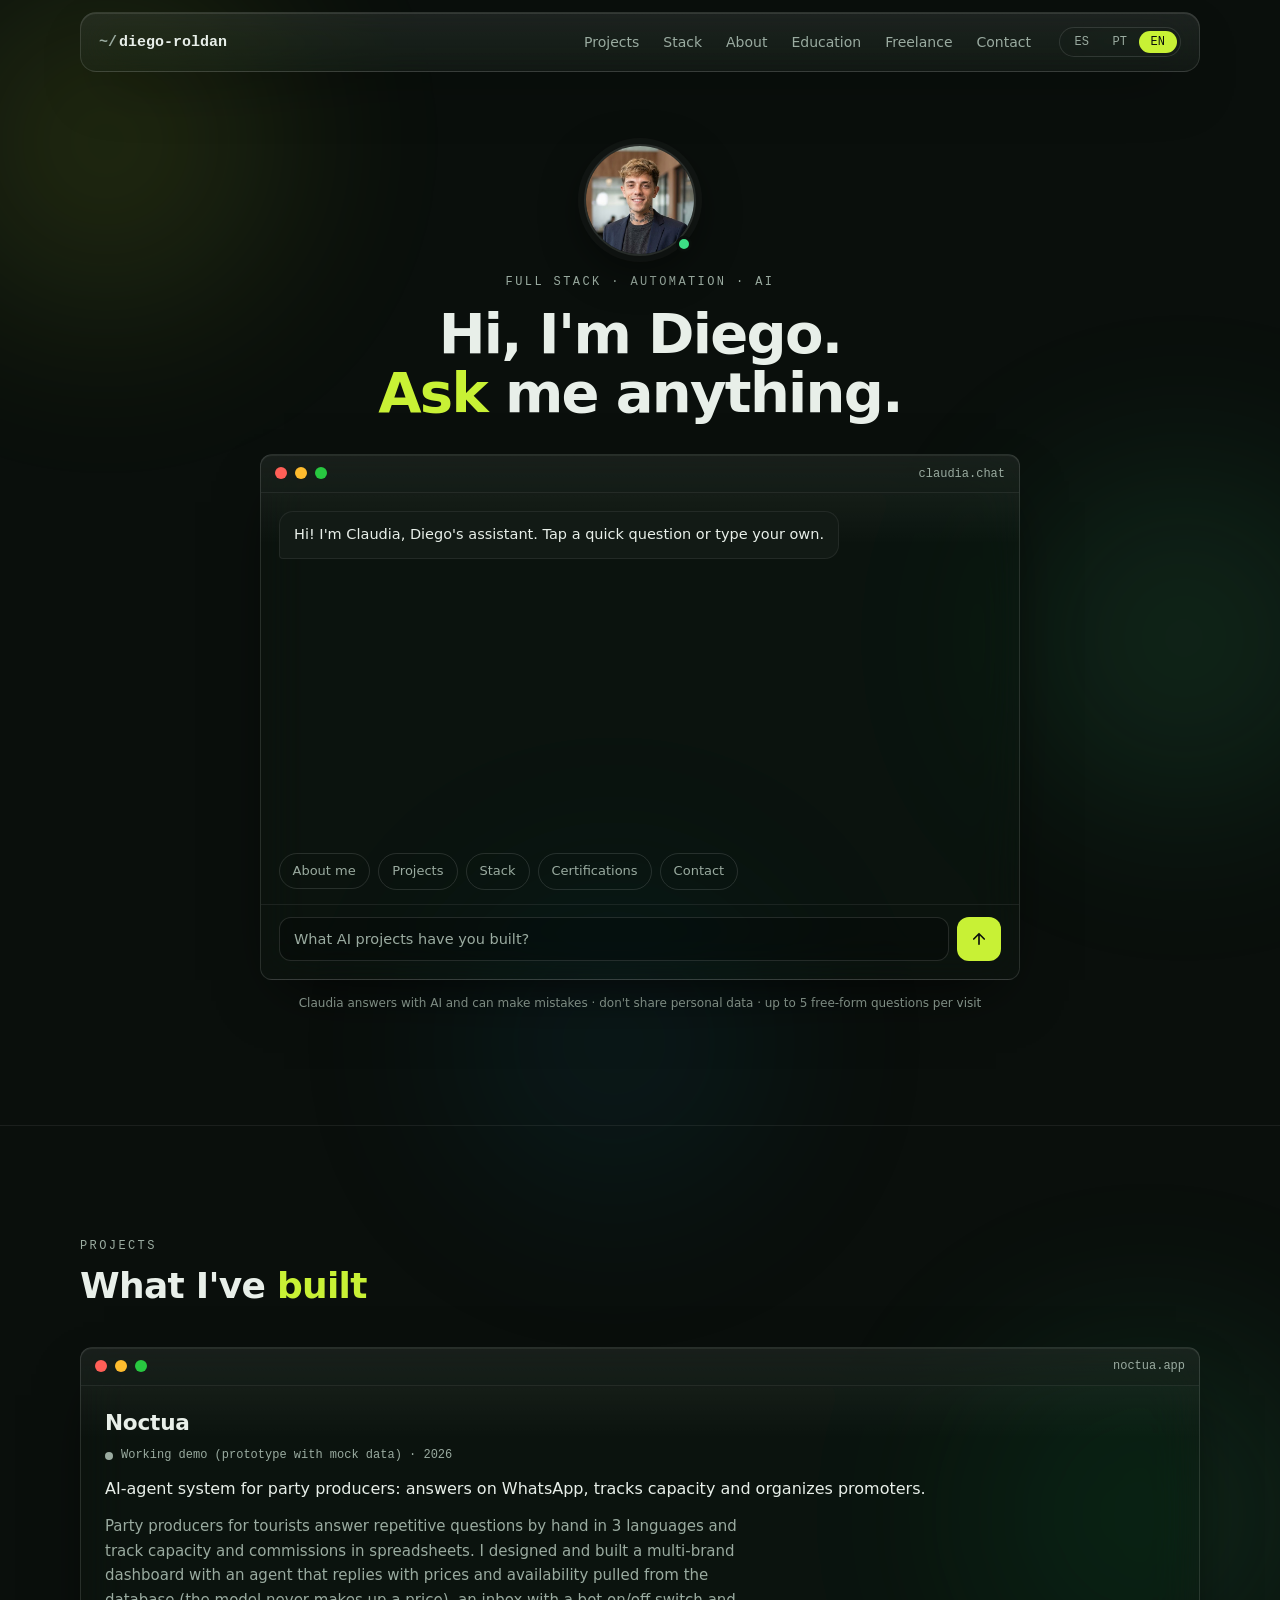
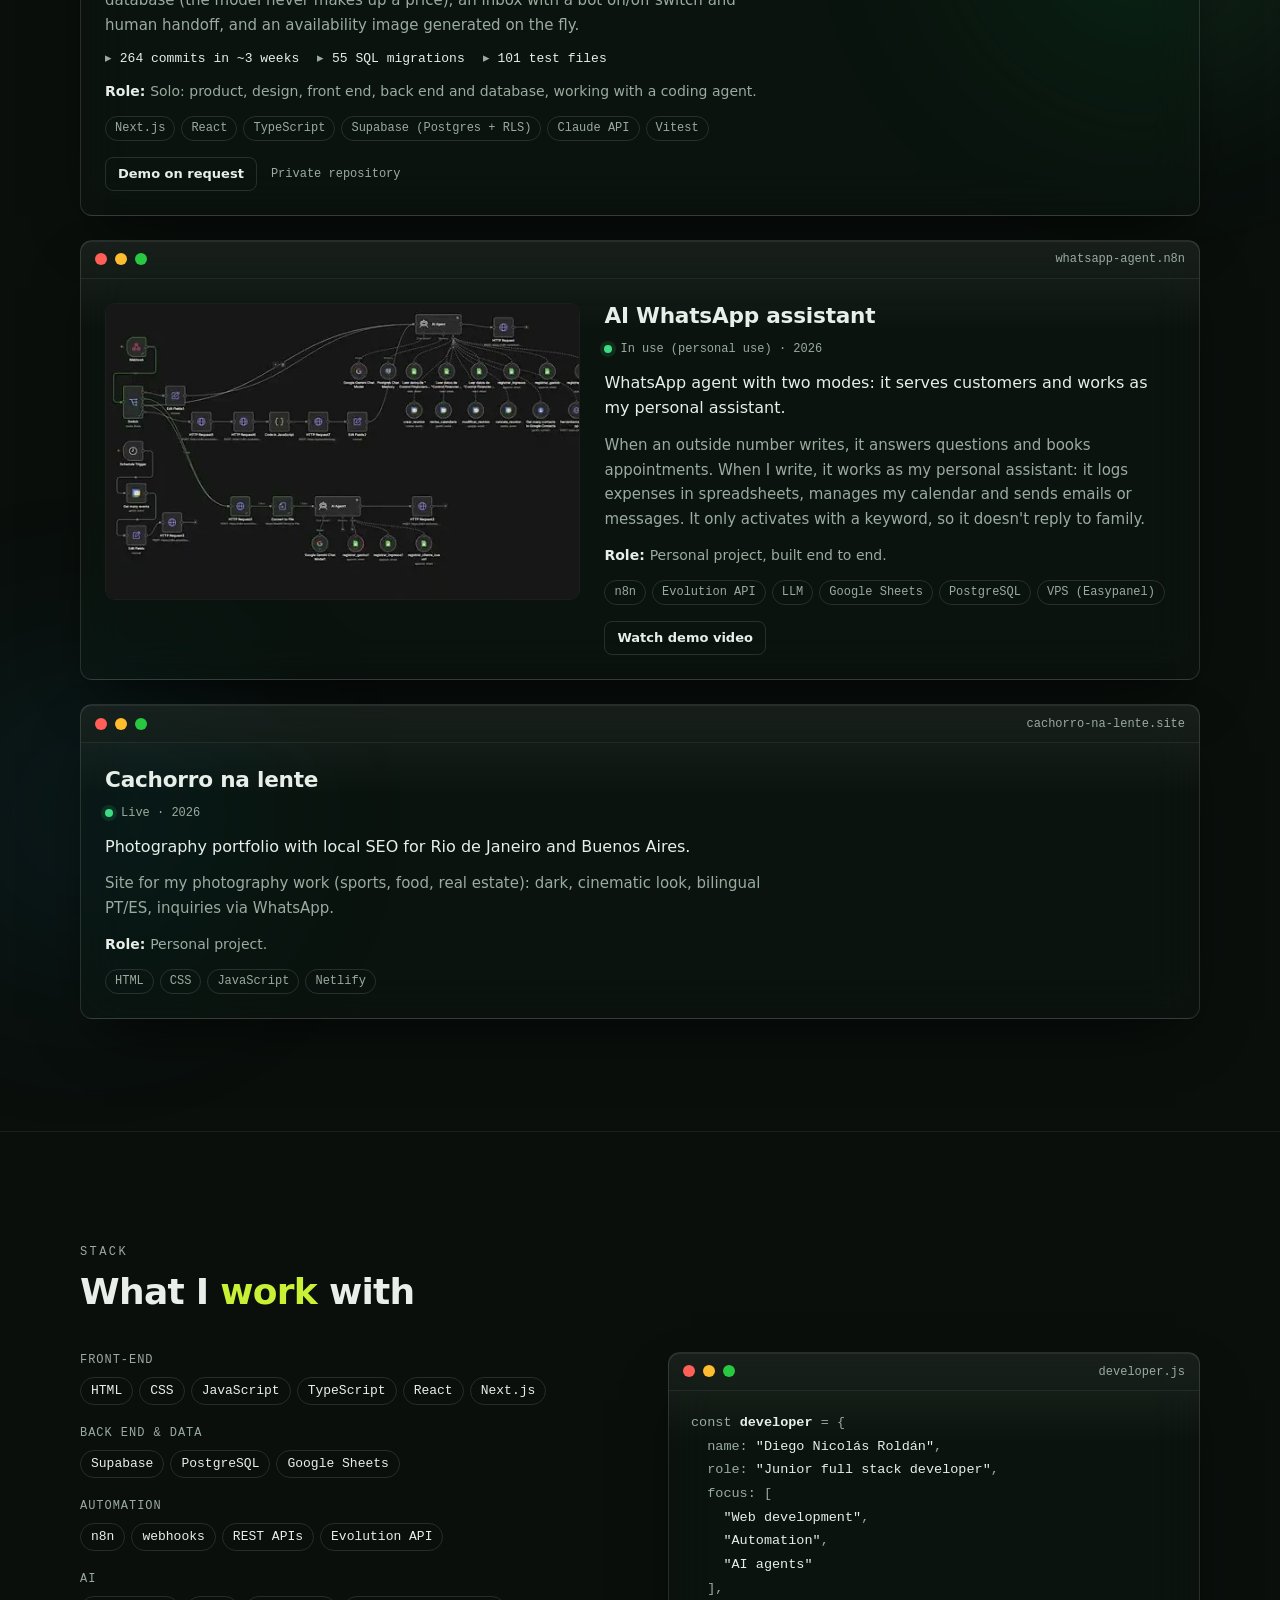
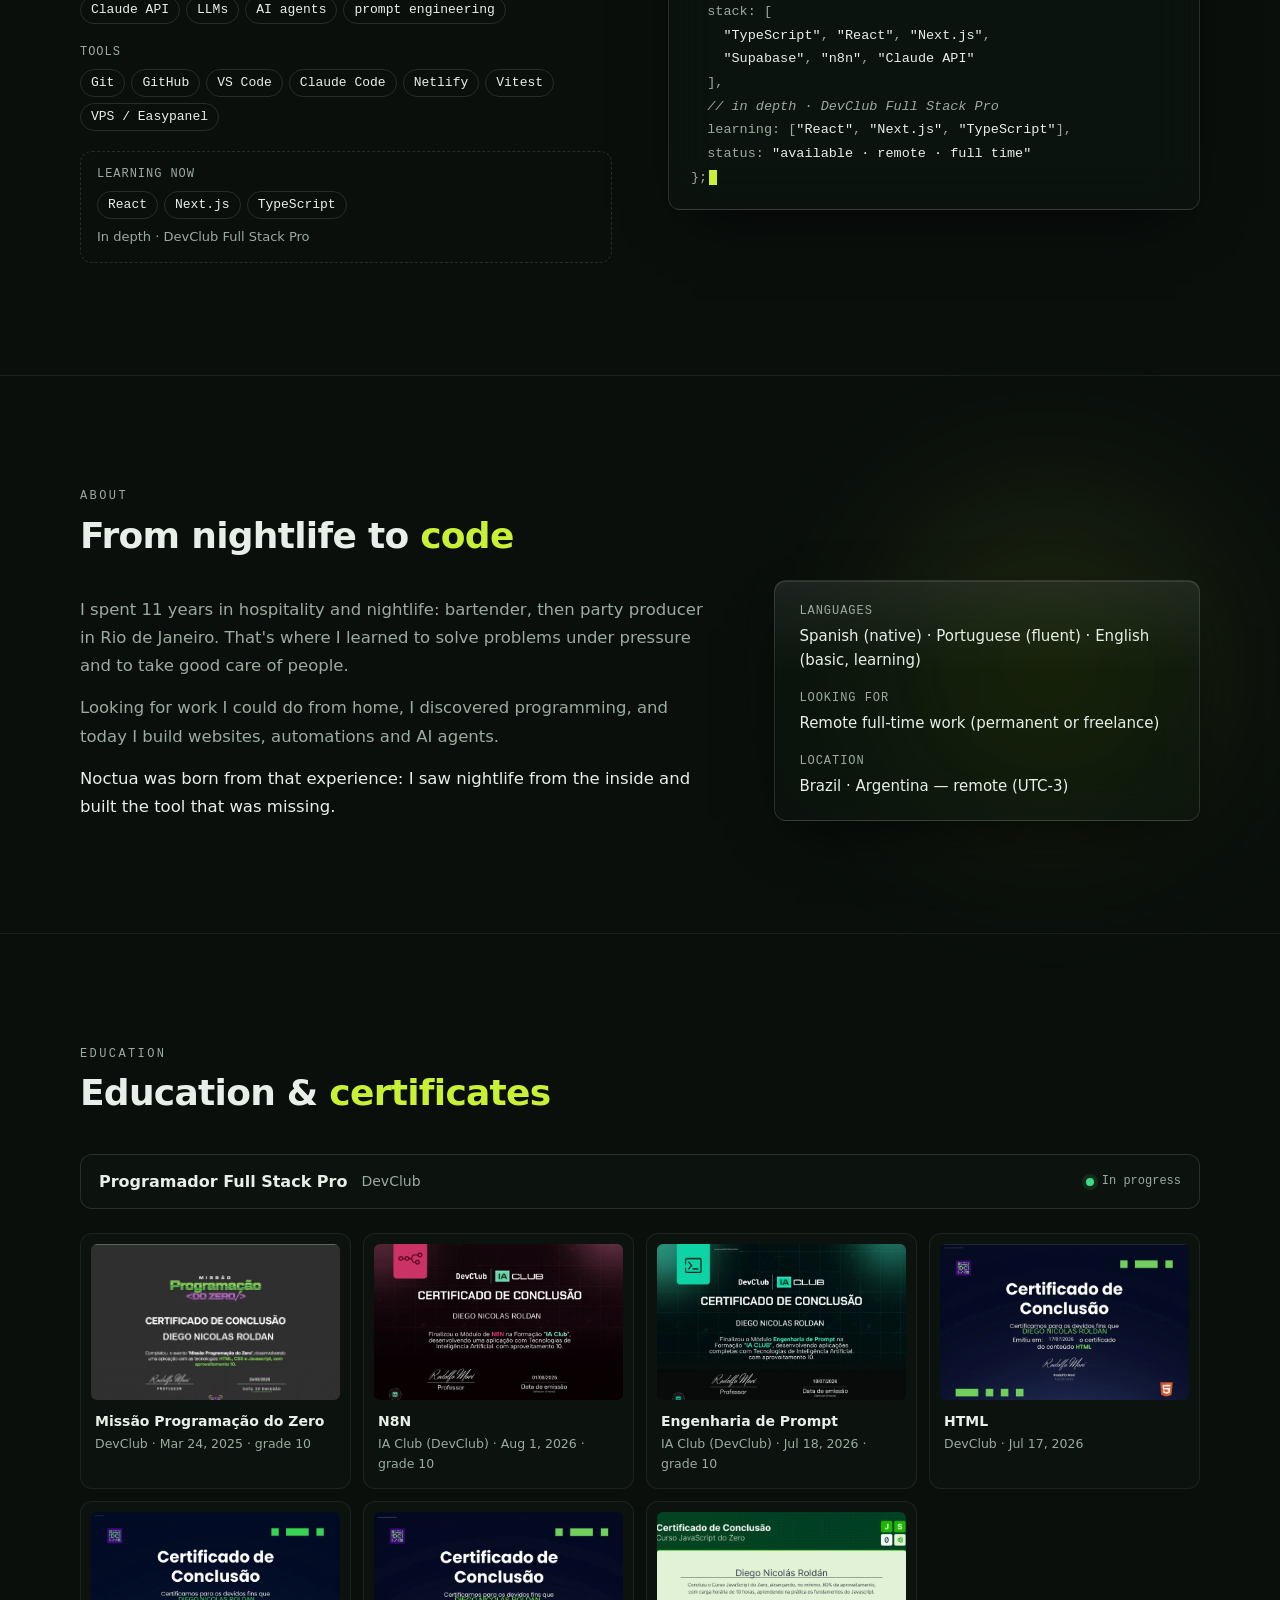
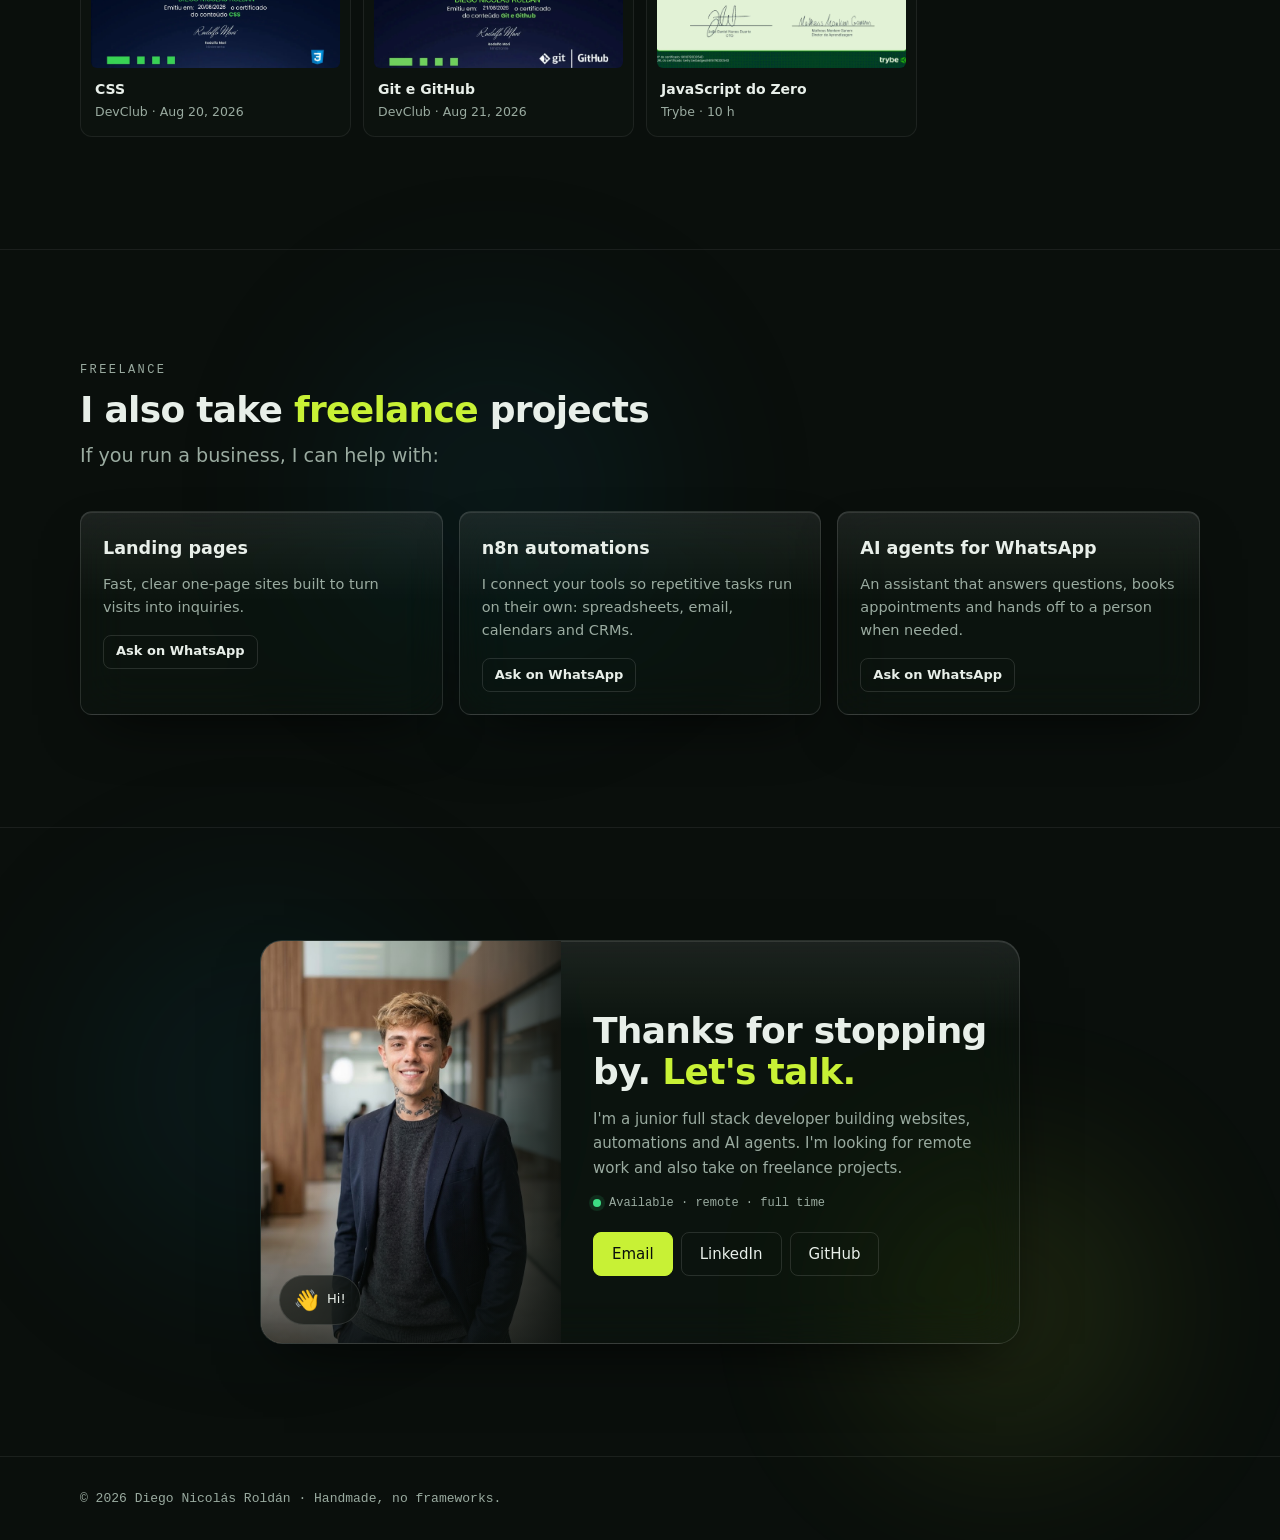
==== commit 6aa332de: "Corregir años en gastronomía y en la noche: 11, no 15 (bio, Claudia, ES/PT/EN) Co-Authored-By: Claud" ====
--- a/index.html
+++ b/index.html
@@ -151,7 +151,7 @@
             <p class="kicker" data-i18n="about.kicker">Sobre mí</p>
             <h2 class="section-title" data-i18n="about.title">De la noche al <em class="kw">código</em></h2>
           </header>
-          <p data-i18n="about.p1">Trabajé más de 15 años en gastronomía y en la noche: bartender y después productor de fiestas en Rio de Janeiro. Ahí aprendí a resolver problemas bajo presión y a atender bien a la gente.</p>
+          <p data-i18n="about.p1">Trabajé 11 años en gastronomía y en la noche: bartender y después productor de fiestas en Rio de Janeiro. Ahí aprendí a resolver problemas bajo presión y a atender bien a la gente.</p>
           <p data-i18n="about.p2">Buscando un trabajo que pudiera hacer desde casa descubrí la programación, y hoy construyo sitios, automatizaciones y agentes de IA.</p>
           <p data-i18n="about.p3">Noctua nació de esa experiencia: vi la noche por dentro y construí la herramienta que faltaba.</p>
         </div>
